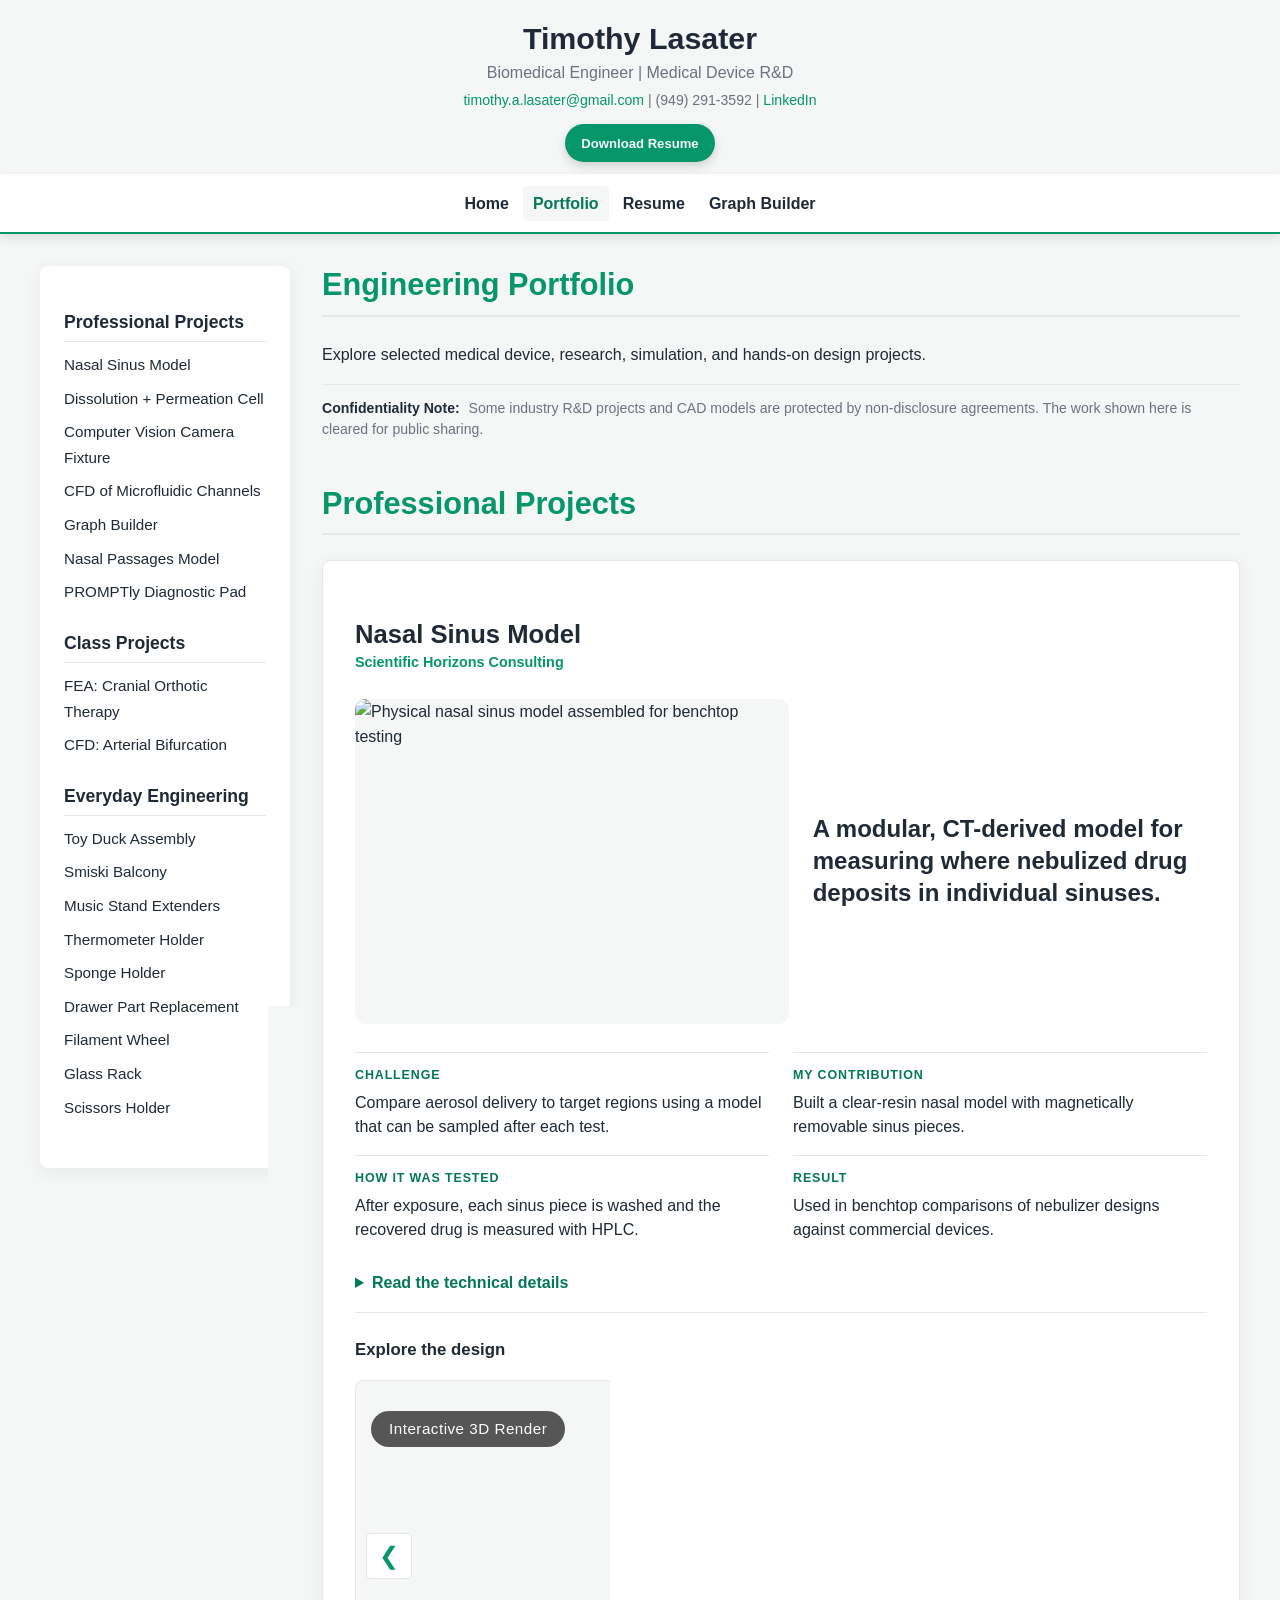
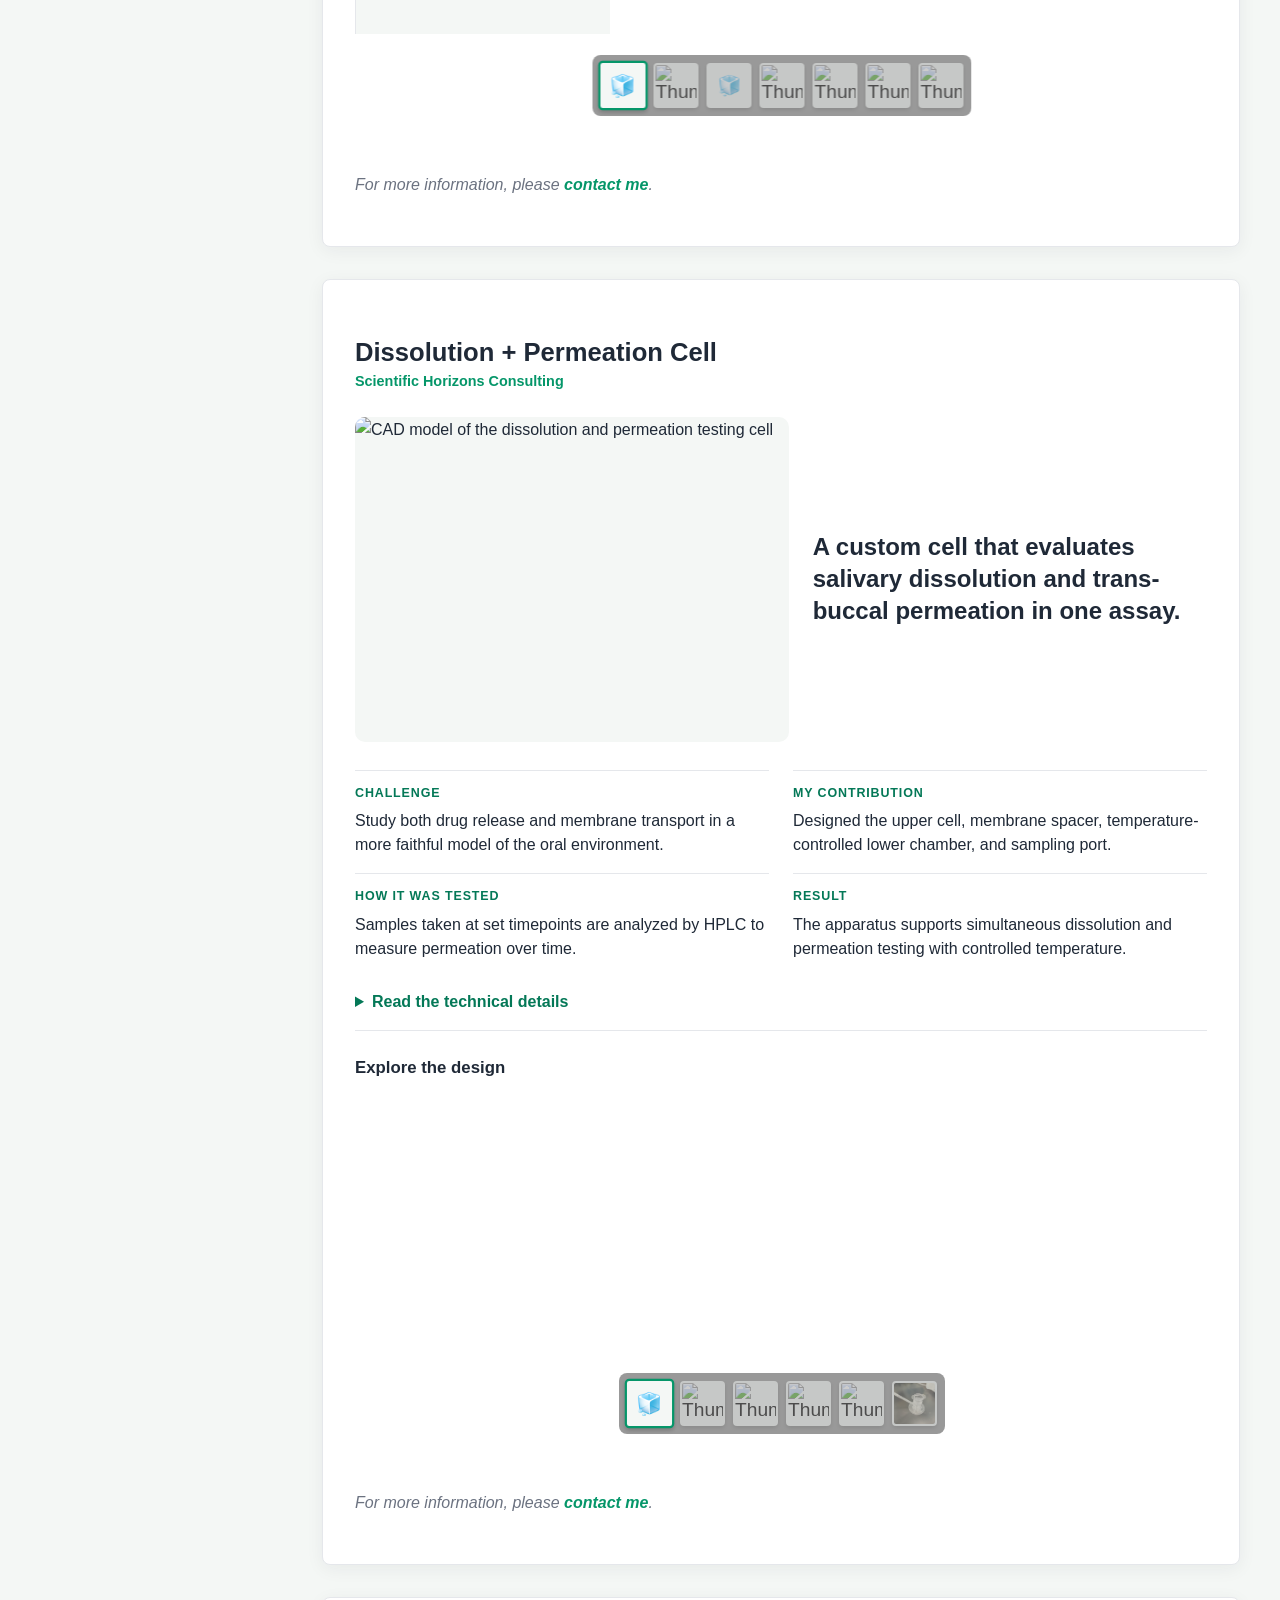
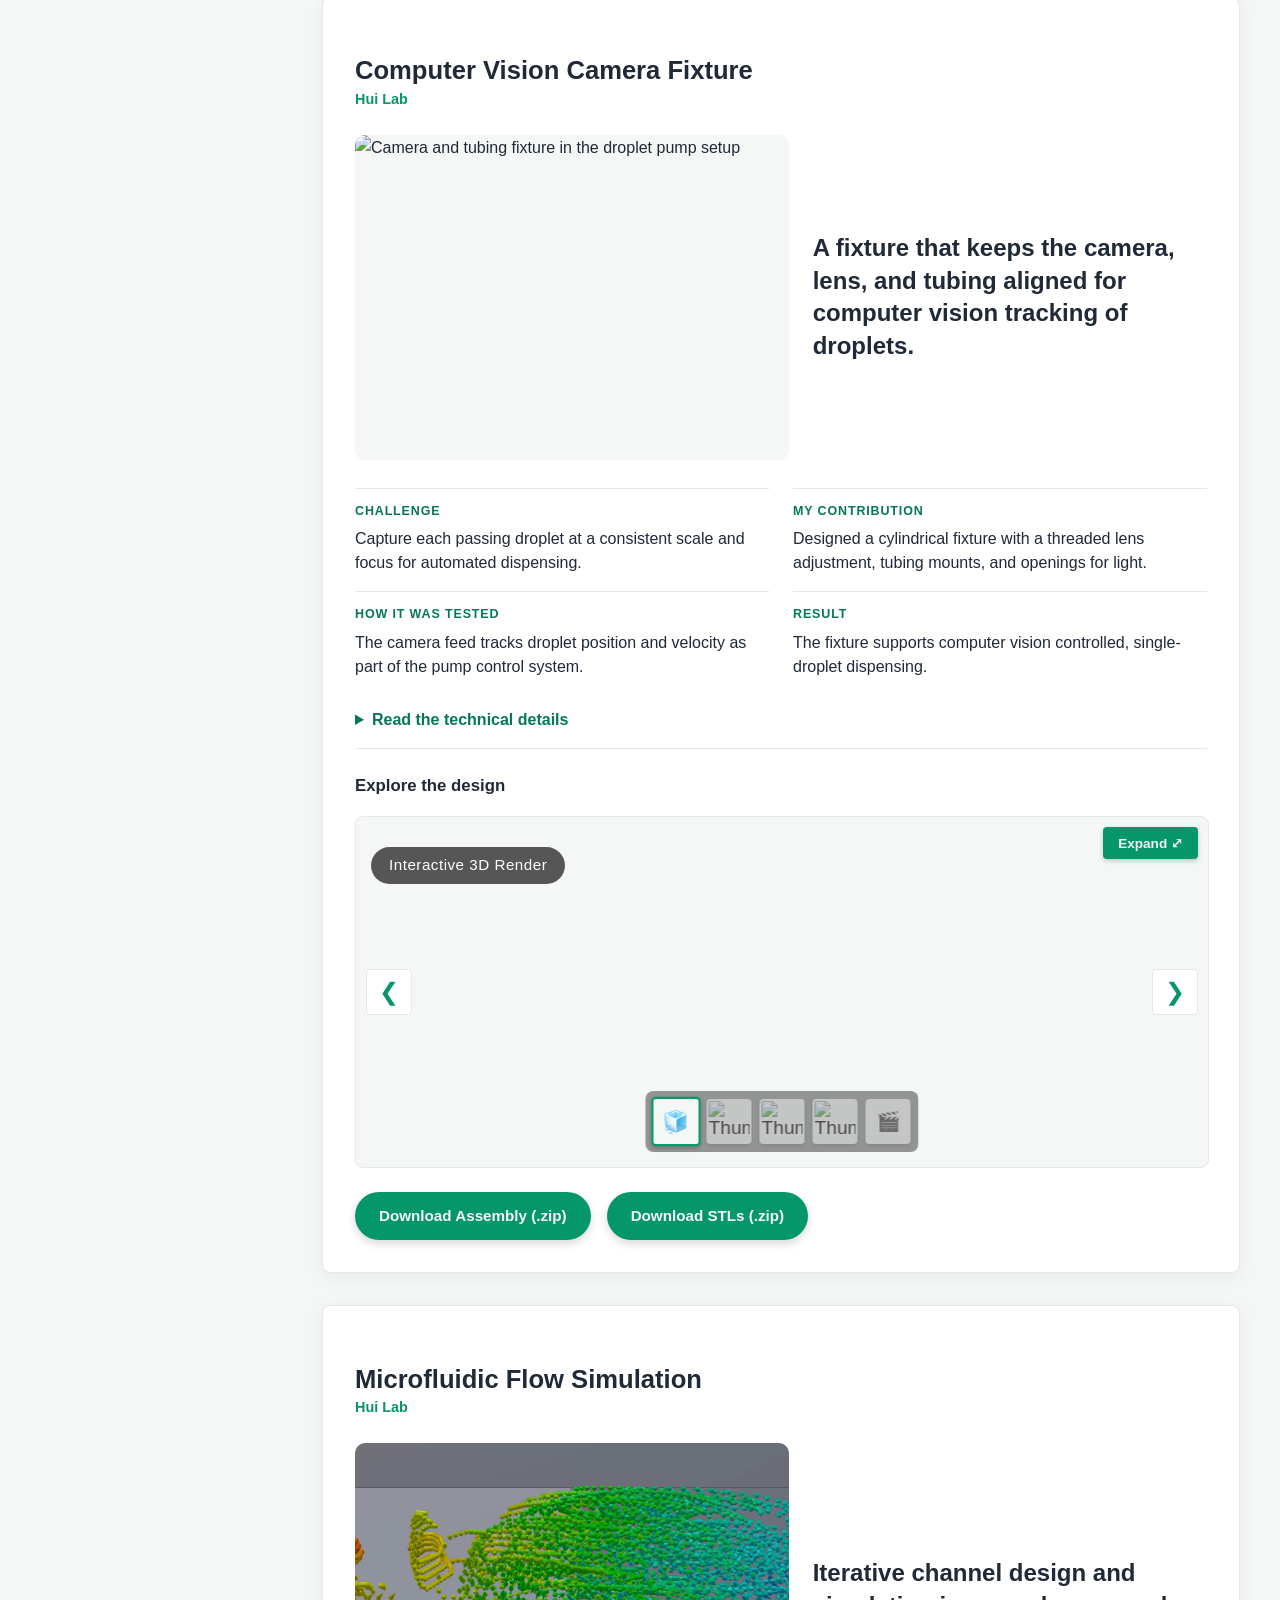
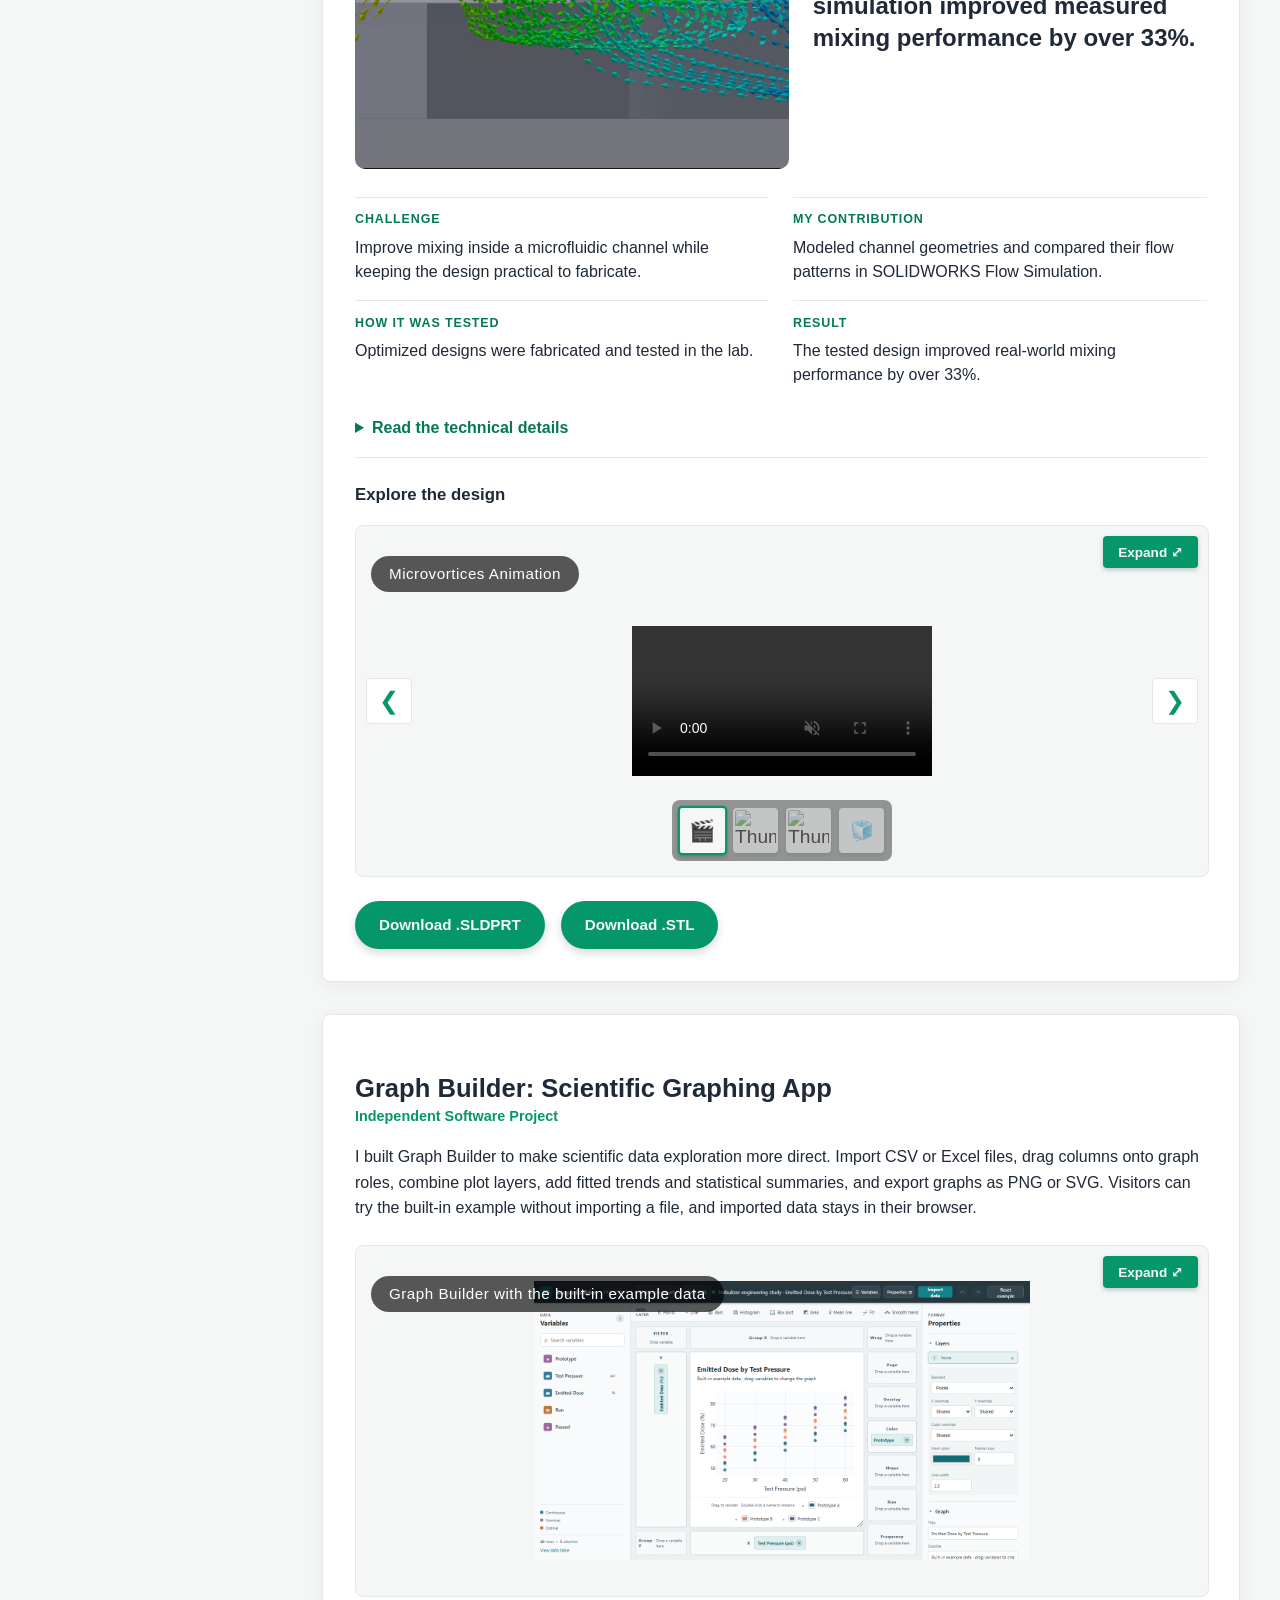
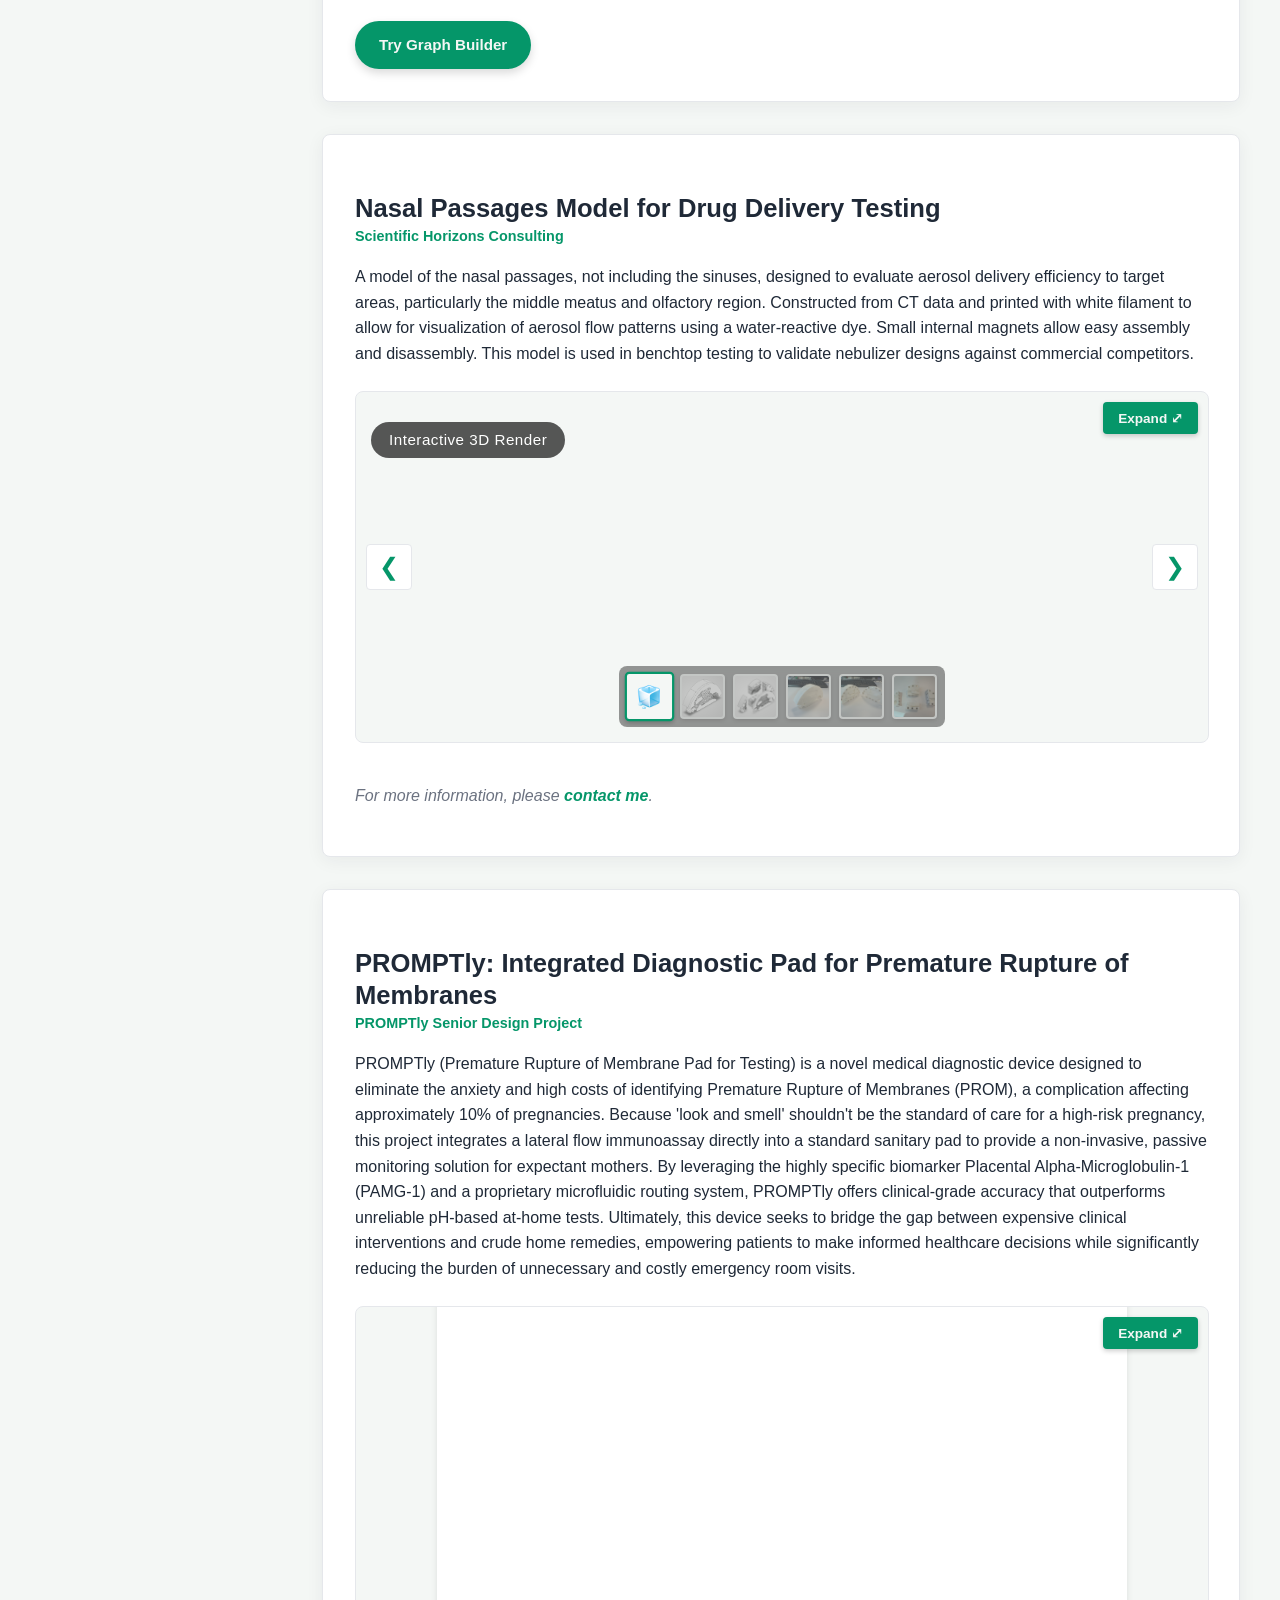
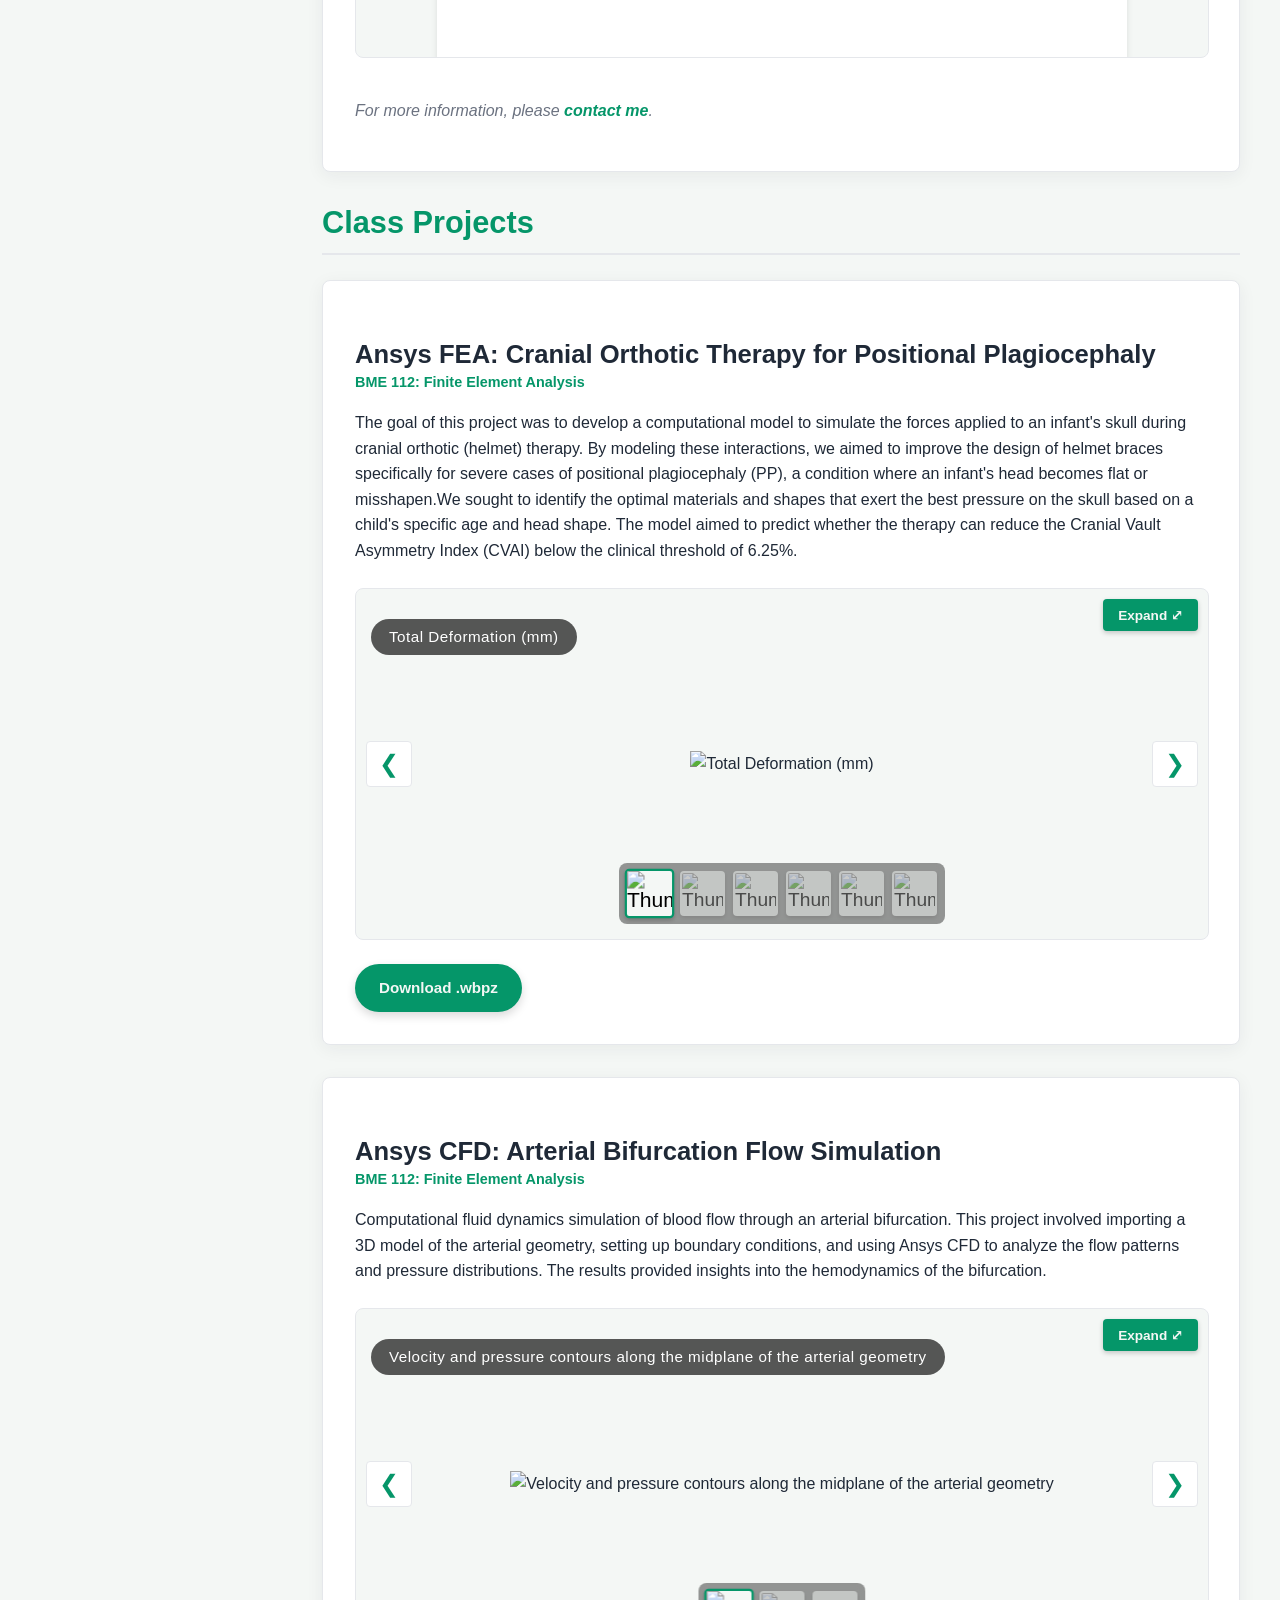
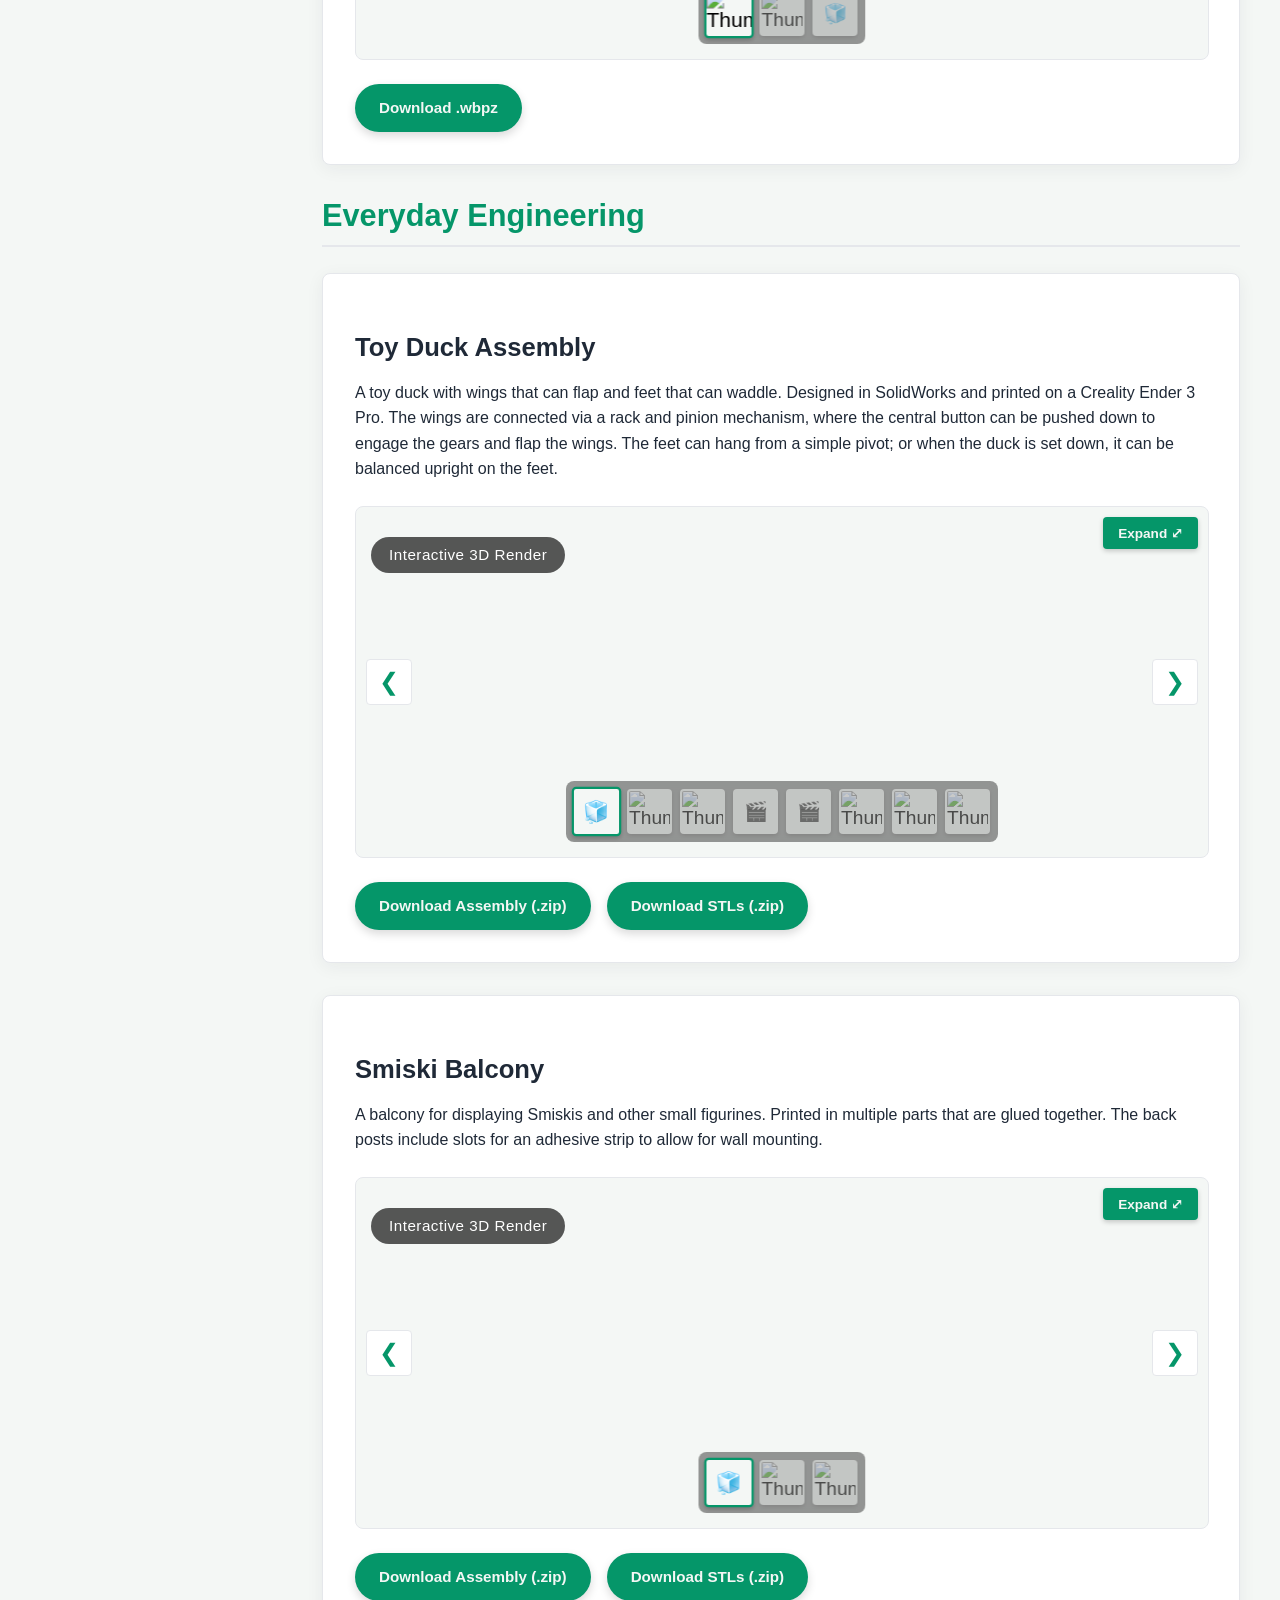
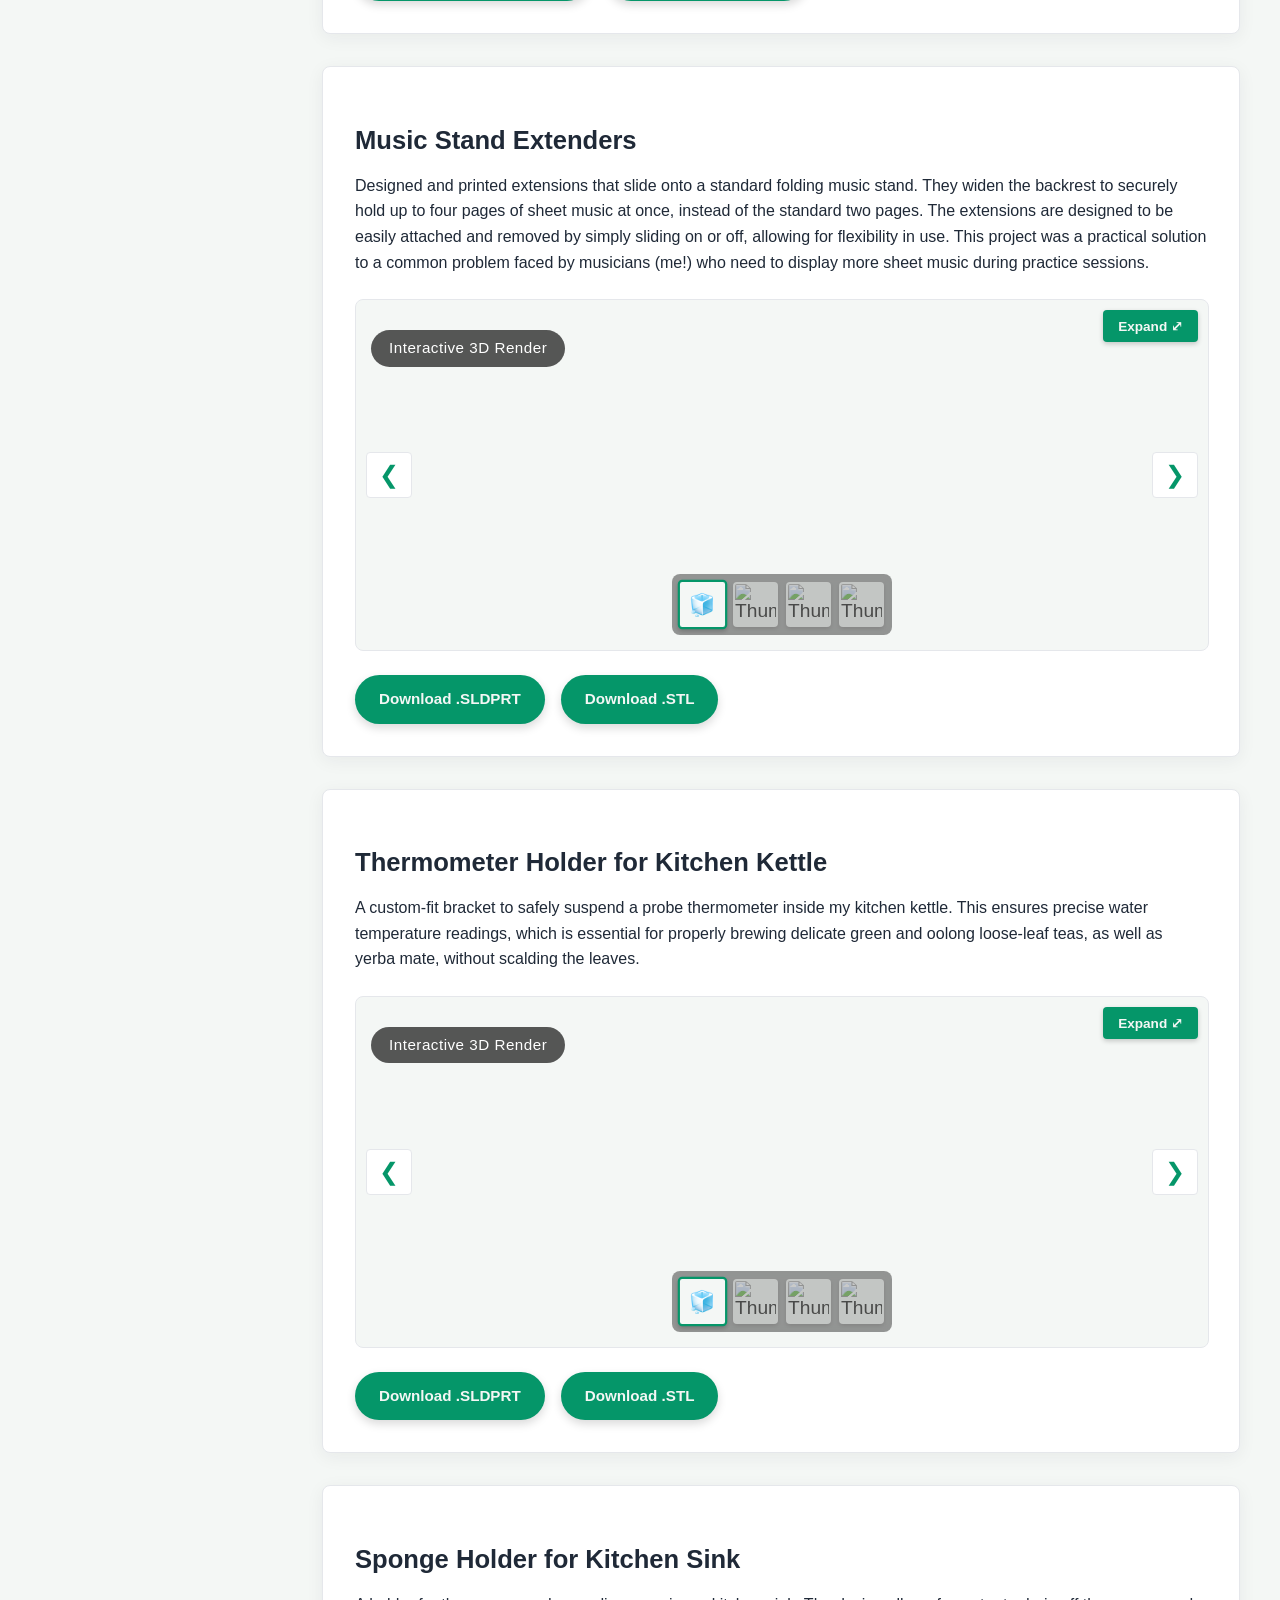
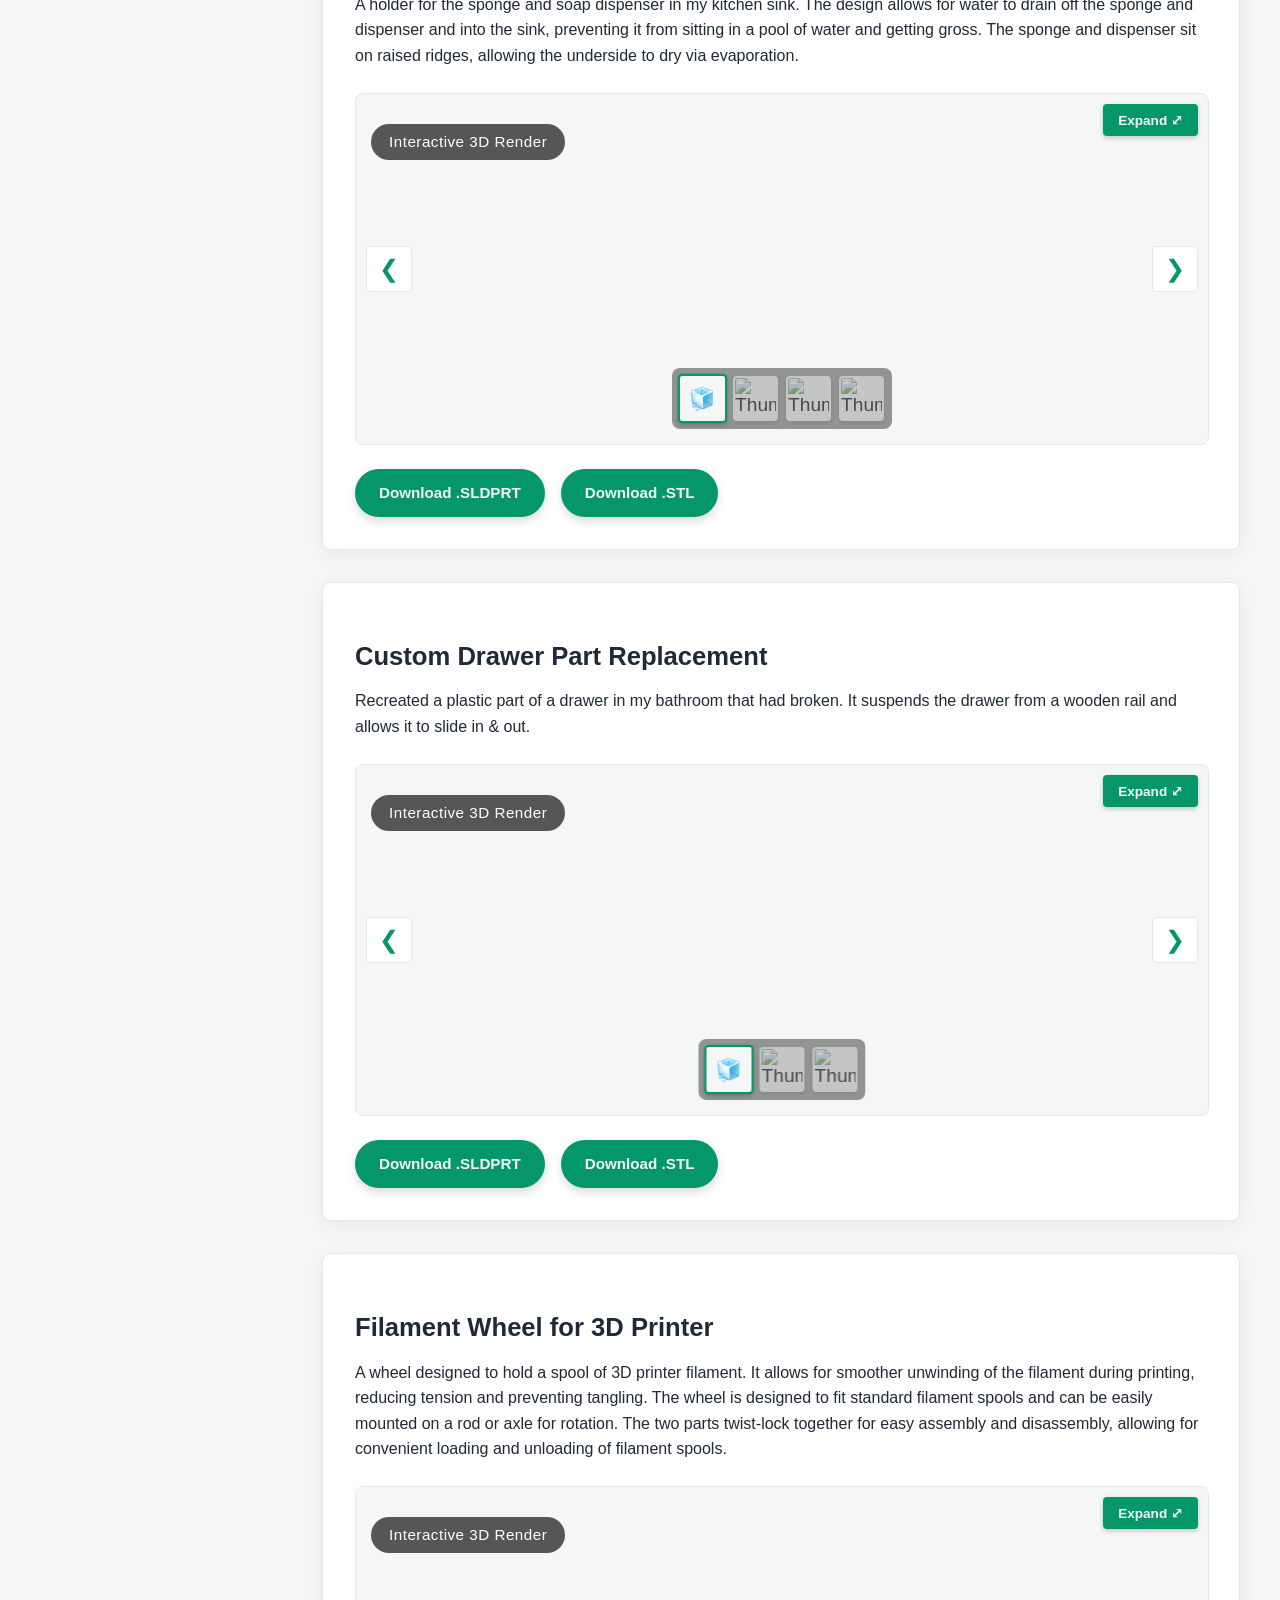
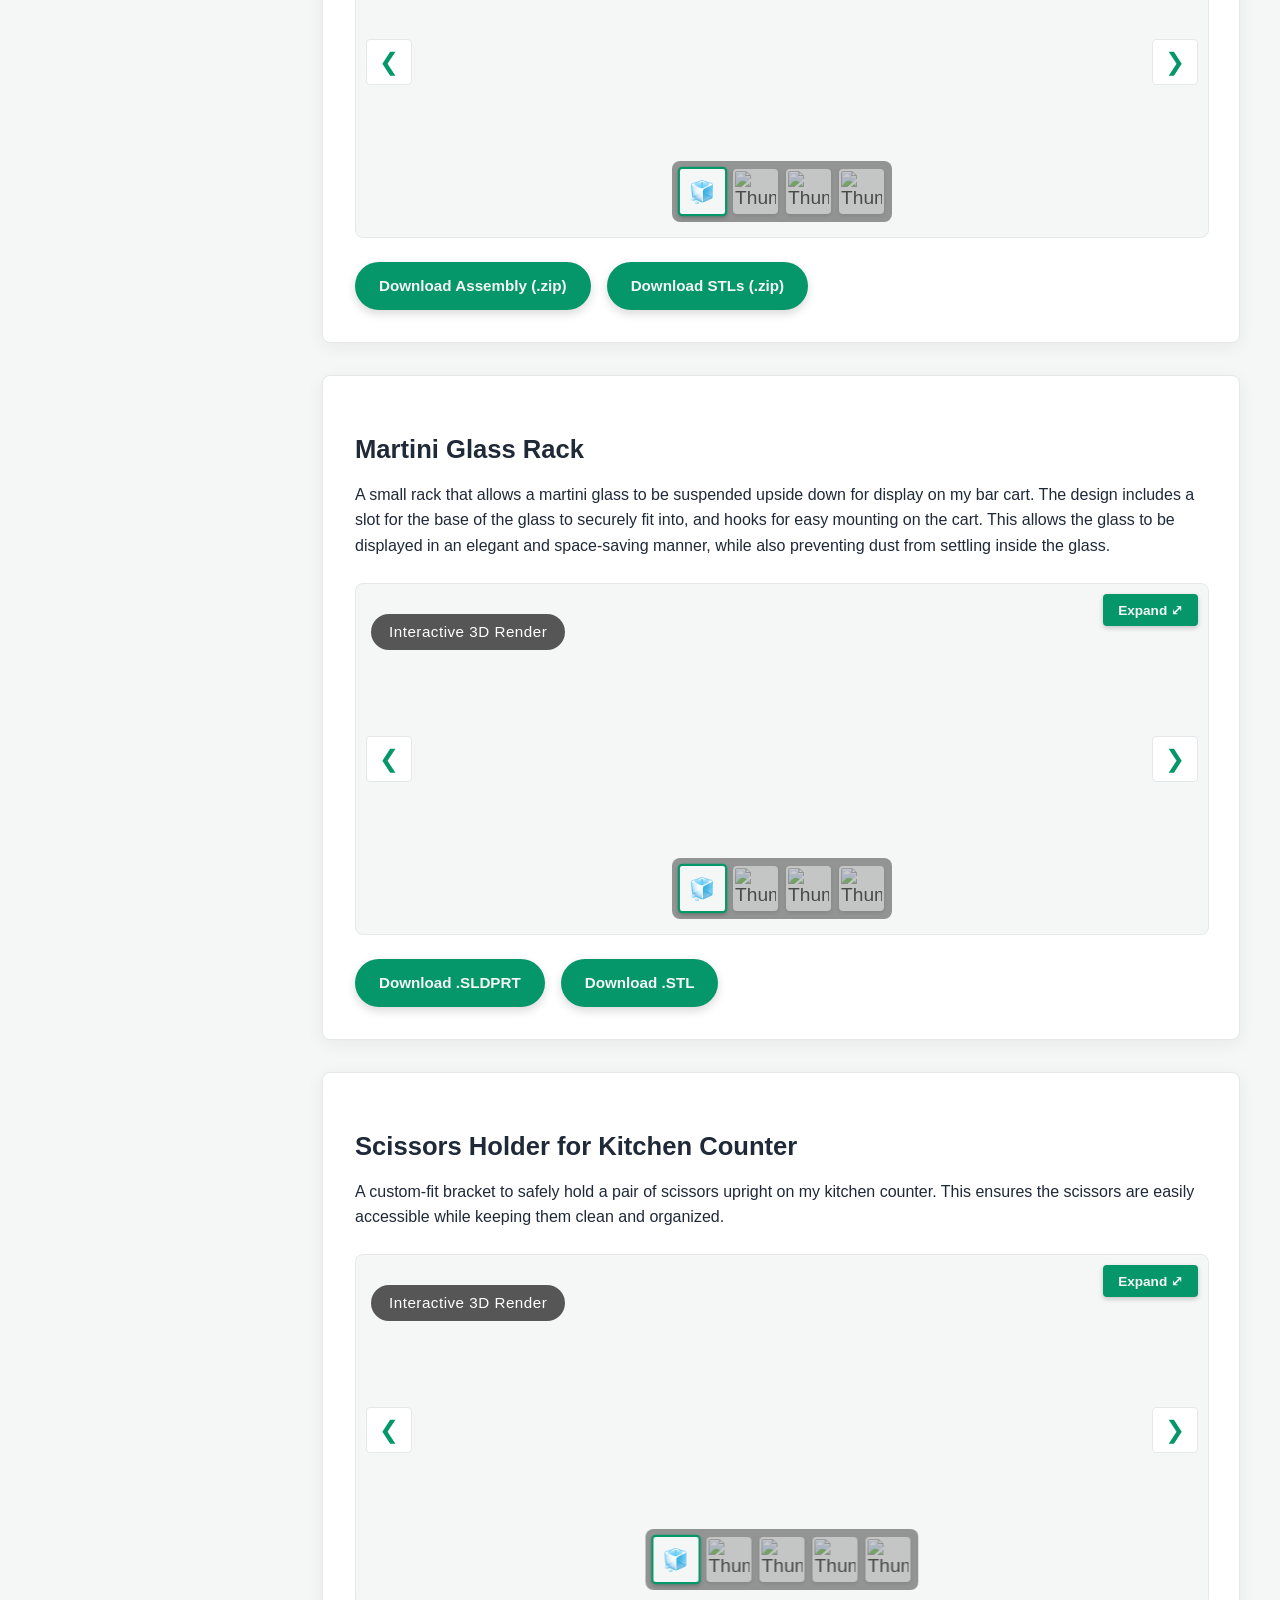
==== portfolio.html @ 23a65f33 "Present selected engineering work as case studies" ====
<!DOCTYPE html>
<html lang="en">
<head>
    <meta charset="UTF-8">
    <meta name="viewport" content="width=device-width, initial-scale=1.0">
    <title>Portfolio | Timothy Lasater</title>
    <meta name="description" content="Medical device R&D, microfluidics, simulation, and prototyping projects by Timothy Lasater, a biomedical engineer and UC Irvine graduate.">
    <meta name="author" content="Timothy Lasater">
    <meta name="keywords" content="Timothy Lasater, Biomedical Engineer, UC Irvine, Medical Device R&D, SolidWorks">
    <meta property="og:title" content="Timothy Lasater | Biomedical Engineer">
    <meta property="og:description" content="Portfolio and projects focusing on rapid prototyping, fluid dynamics, and drug delivery.">
    <meta property="og:url" content="https://timothylasater.com">
    <meta property="og:type" content="website">
    <link rel="stylesheet" href="style.css">
    <link rel="icon" type="image/svg+xml" href="assets/favicon.svg">
    <script type="module" src="https://ajax.googleapis.com/ajax/libs/model-viewer/3.4.0/model-viewer.min.js"></script>
</head>

<body>
    <header>
        <h1>Timothy Lasater</h1>
        <p>Biomedical Engineer | Medical Device R&D</p>
        <p class="contact-info">
            <a href="mailto:timothy.a.lasater@gmail.com" target="_blank">timothy.a.lasater@gmail.com</a> | 
            (949) 291-3592 | 
            <a href="https://linkedin.com/in/timothy-lasater" target="_blank">LinkedIn</a>
        </p>
        <a href="assets/Timothy_Lasater_Resume.pdf" class="floating-resume-btn" download>Download Resume</a>
    </header>
    
    <nav aria-label="Main navigation">
            <a href="index.html">Home</a>
            <a href="portfolio.html" aria-current="page">Portfolio</a>
            <a href="resume.html">Resume</a>
            <a href="/graph-builder/">Graph Builder</a>
   </nav>

    <div class="portfolio-container">
        <aside class="sidebar" id="toc-container"></aside>

        <main class="portfolio-content">
            <div class="portfolio-intro">
                <h2>Engineering Portfolio</h2>
                <p>Explore selected medical device, research, simulation, and hands-on design projects.</p>
            </div>

            <details class="mobile-toc">
                <summary>Jump to a project</summary>
                <div id="mobile-toc-container"></div>
            </details>

            <div class="nda-banner">
                <p><strong>Confidentiality Note:</strong> Some industry R&D projects and CAD models are protected by non-disclosure agreements. The work shown here is cleared for public sharing.</p>
            </div>
            
            <div id="projects-container"></div>
        </main>
    </div>

    <footer>
        <p>© 2026 Timothy Lasater | Built with GitHub Pages</p>
    </footer>
    
    <script>
        // 1. Fetch the JSON data
        fetch('portfolio.json')
            .then(response => response.json())
            .then(data => {
                const tocContainer = document.getElementById('toc-container');
                const mobileTocContainer = document.getElementById('mobile-toc-container');
                const projectsContainer = document.getElementById('projects-container');
                
                let tocHTML = '';
                let projectsHTML = '';

                // Loop through each Section (Professional, Class, Everyday)
                data.sections.forEach(section => {
                    // --- Build Sidebar Section ---
                    // Added a link to the h3 using the sectionId from your JSON
                    tocHTML += `<div class="toc-section">
                                    <h3><a href="#${section.sectionId}" class="toc-section-link">${section.sectionTitle}</a></h3>
                                    <ul class="toc-list">`;
                    
                    // --- Build Main Content Section Header ---
                    // Added the id attribute so the sidebar link has a target to scroll to
                    projectsHTML += `<h2 id="${section.sectionId}" class="section-title">${section.sectionTitle}</h2>`;
                    
                    // Lead with the projects that have full case studies.
                    const orderedProjects = section.sectionId === 'professional'
                        ? [...section.projects].sort((a, b) => Number(Boolean(b.caseStudy)) - Number(Boolean(a.caseStudy)))
                        : section.projects;
                    orderedProjects.forEach(project => {
                        // Add link to sidebar using the short title (or fall back to full title if missing)
                        tocHTML += `<li><a href="#${project.id}">${project.shortTitle || project.title}</a></li>`;

                       // --- Handle Download Buttons Logic ---
                        let downloadsHTML = '';
                        
                        if (project.contactOnly) {
                            // Proprietary projects get a subtle italicized note and link
                            downloadsHTML = `<p style="margin-top: 1rem; color: var(--muted-text);"><em>For more information, please <a href="mailto:timothy.a.lasater@gmail.com" target="_blank" rel="noopener noreferrer" class="company-link">contact me</a>.</em></p>`;
                            
                        } else if (project.downloads) {
                            if (project.type === 'ansys') {
                                // Ansys projects get a single .wbpz button
                                downloadsHTML = `<a href="${project.downloads.wbpz}" class="btn-download" download>Download .wbpz</a>`;
                            } else {
                                // Standard Parts and Assemblies get the CAD and STL buttons
                                const cadText = project.type === 'assembly' ? 'Download Assembly (.zip)' : 'Download .SLDPRT';
                                const stlText = project.type === 'assembly' ? 'Download STLs (.zip)' : 'Download .STL';
                                
                                downloadsHTML = `
                                    <a href="${project.downloads.cad}" class="btn-download" download>${cadText}</a>
                                    <a href="${project.downloads.stl}" class="btn-download" download>${stlText}</a>
                                `;
                            }
                        }

                        const websiteHTML = project.website
                            ? `<a href="${project.website}" class="btn-download">Try Graph Builder</a>`
                            : '';

                        // --- New Variable for Thumbnails ---
                        let thumbnailsHTML = `<div class="carousel-thumbnails">`;
                        let slideIndex = 0; // Tracks the current index for clicking

                        // 1. Conditionally Build 3D Model HTML
                        let modelHTML = '';
                        if (project.model3d && project.model3d !== "") {
                            modelHTML = `
                                <div class="p-slide">
                                    <model-viewer src="${project.model3d}" alt="3D Model of ${project.title}" auto-rotate camera-controls></model-viewer>
                                    <p class="slide-label">Interactive 3D Render</p>
                                </div>`;
                            thumbnailsHTML += `<button class="thumbnail active" data-index="${slideIndex}" title="3D Model">🧊</button>`;
                            slideIndex++;
                        }

                        // 2. Conditionally Build Image/Video/Extra 3D HTML
                        let mediaHTML = '';
                        project.images.forEach(media => {
                            const captionHTML = media.caption ? `<p class="slide-label">${media.caption}</p>` : '';
                            const altText = media.caption || 'Portfolio Media';
                            const isActive = slideIndex === 0 ? 'active' : ''; // Make first thumb active if there's no primary 3D model

                            if (media.type === 'video') {
                                mediaHTML += `
                                    <div class="p-slide">
                                        <video src="${media.url}" autoplay loop muted playsinline controls></video>
                                        ${captionHTML}
                                    </div>`;
                                thumbnailsHTML += `<button class="thumbnail ${isActive}" data-index="${slideIndex}" title="${altText}">🎬</button>`;
                                
                            } else if (media.type === '3d') {
                                // --- NEW: Handle additional 3D models ---
                                mediaHTML += `
                                    <div class="p-slide">
                                        <model-viewer src="${media.url}" alt="${altText}" auto-rotate camera-controls></model-viewer>
                                        ${captionHTML}
                                    </div>`;
                                thumbnailsHTML += `<button class="thumbnail ${isActive}" data-index="${slideIndex}" title="${altText}">🧊</button>`;
                                
                            } else if (media.type === 'document') {
                                // --- NEW: Handle PDFs and Google Slides ---
                                mediaHTML += `
                                    <div class="p-slide">
                                        <iframe src="${media.url}" class="portfolio-document" allowfullscreen="true" mozallowfullscreen="true" webkitallowfullscreen="true"></iframe>
                                        ${captionHTML}
                                    </div>`;
                                thumbnailsHTML += `<button class="thumbnail ${isActive}" data-index="${slideIndex}" title="${altText}">📄</button>`;
                            
                            } else {
                                mediaHTML += `
                                    <div class="p-slide">
                                        <img src="${media.url}" alt="${altText}">
                                        ${captionHTML}
                                    </div>`;
                                thumbnailsHTML += `<button class="thumbnail ${isActive}" data-index="${slideIndex}" title="${altText}">
                                                       <img src="${media.url}" alt="Thumbnail">
                                                   </button>`;
                            }
                            slideIndex++;
                        });
                        
                        thumbnailsHTML += `</div>`; // Close the thumbnail container

                        // --- NEW: Count slides and conditionally hide carousel UI ---
                        const totalSlides = (project.model3d && project.model3d !== "" ? 1 : 0) + project.images.length;
                        const navButtonsHTML = totalSlides > 1 ? `<button class="p-prev-btn">&#10094;</button><button class="p-next-btn">&#10095;</button>` : '';
                        const finalThumbnailsHTML = totalSlides > 1 ? thumbnailsHTML : '';

                        // Company tag is optional
                        const companyHTML = project.company ? `<p class="company-tag">${project.company}</p>` : '';
                        const story = project.caseStudy;
                        const projectOverviewHTML = story ? `
                            <div class="case-study-lead">
                                <img src="${story.cover}" alt="${story.coverAlt}" loading="lazy">
                                <p>${story.summary}</p>
                            </div>
                            <dl class="case-study-facts">
                                <div><dt>Challenge</dt><dd>${story.challenge}</dd></div>
                                <div><dt>My contribution</dt><dd>${story.contribution}</dd></div>
                                <div><dt>How it was tested</dt><dd>${story.testing}</dd></div>
                                <div><dt>Result</dt><dd>${story.result}</dd></div>
                            </dl>
                            <details class="technical-details">
                                <summary>Read the technical details</summary>
                                <p>${project.description}</p>
                            </details>
                            <h4 class="gallery-title">Explore the design</h4>
                        ` : `<p>${project.description}</p>`;

                        // --- Build the Project Card ---
                        projectsHTML += `
                            <section id="${project.id}" class="portfolio-card ${story ? 'case-study' : ''}">
                                <h3>${story ? story.displayTitle : project.title}</h3>
                                ${companyHTML}
                                ${projectOverviewHTML}
                                
                                <div class="portfolio-carousel-container">
                                    <button class="expand-btn">Expand ⤢</button>
                                    <button class="close-btn">Close ✖</button>
                                    
                                    ${navButtonsHTML}
                                    
                                    <div class="p-carousel-track">
                                        ${modelHTML}
                                        ${mediaHTML}
                                    </div>
                                    
                                    ${finalThumbnailsHTML}
                                </div>

                                <div class="download-links">
                                    ${websiteHTML}
                                    ${downloadsHTML}
                                </div>
                            </section>
                        `;
                    });

                    // Close sidebar list
                    tocHTML += `</ul></div>`;
                });

                // 2. Inject HTML into the page
                tocContainer.innerHTML = tocHTML;
                mobileTocContainer.innerHTML = tocHTML;
                projectsContainer.innerHTML = projectsHTML;

                mobileTocContainer.addEventListener('click', event => {
                    if (event.target.closest('a')) document.querySelector('.mobile-toc').open = false;
                });

                // 3. Initialize the interactive carousels AFTER elements are on the page
                initializeCarousels();

                // Project cards arrive after the initial fragment navigation attempt.
                requestAnimationFrame(() => requestAnimationFrame(scrollToLinkedProject));
                if (document.readyState !== 'complete') {
                    window.addEventListener('load', scrollToLinkedProject, { once: true });
                }
            })
            .catch(error => {
                console.error("Error loading portfolio data:", error);
                document.getElementById('projects-container').innerHTML = "<p>Error loading portfolio data.</p>";
            });

        function scrollToLinkedProject() {
            if (!location.hash) return;
            const target = document.getElementById(decodeURIComponent(location.hash.slice(1)));
            if (target) target.scrollIntoView();
        }

        window.addEventListener('hashchange', scrollToLinkedProject);

        // --- The Interactive Carousel Logic ---
        function initializeCarousels() {
            const carousels = document.querySelectorAll('.portfolio-carousel-container');

            carousels.forEach(container => {
                const track = container.querySelector('.p-carousel-track');
                const slides = Array.from(track.children);
                const prevBtn = container.querySelector('.p-prev-btn');
                const nextBtn = container.querySelector('.p-next-btn');
                const expandBtn = container.querySelector('.expand-btn');
                const closeBtn = container.querySelector('.close-btn');
                let currentIndex = 0;

                // Find thumbnails for this specific carousel
                const thumbnails = container.querySelectorAll('.thumbnail');

                function updateSlidePosition() {
                    const slideWidth = slides[0].getBoundingClientRect().width;
                    track.style.transform = `translateX(-${slideWidth * currentIndex}px)`;

                    // --- NEW: Highlight the active thumbnail ---
                    thumbnails.forEach(thumb => thumb.classList.remove('active'));
                    if (thumbnails[currentIndex]) {
                        thumbnails[currentIndex].classList.add('active');
                    }

                    // Reset zoom, origin, and panning on all images
                    slides.forEach(slide => {
                        const img = slide.querySelector('img');
                        if (img) {
                            img.style.transform = 'translate(0px, 0px) scale(1)';
                            img.style.transformOrigin = 'center center';
                            img.style.cursor = 'default';
                            img.dataset.scale = 1;
                            img.dataset.translateX = 0;
                            img.dataset.translateY = 0;
                        }
                    });
                }

                // --- NEW: Allow clicking thumbnails to jump to a slide ---
                thumbnails.forEach(thumb => {
                    thumb.addEventListener('click', () => {
                        currentIndex = parseInt(thumb.dataset.index);
                        updateSlidePosition();
                    });
                });

                // Only attach click events if the buttons exist
                if (nextBtn) {
                    nextBtn.addEventListener('click', () => {
                        if (currentIndex < slides.length - 1) currentIndex++;
                        else currentIndex = 0;
                        updateSlidePosition();
                    });
                }

                if (prevBtn) {
                    prevBtn.addEventListener('click', () => {
                        if (currentIndex > 0) currentIndex--;
                        else currentIndex = slides.length - 1;
                        updateSlidePosition();
                    });
                }

                expandBtn.addEventListener('click', () => {
                    container.classList.add('expanded');
                    setTimeout(updateSlidePosition, 350); 
                });

                closeBtn.addEventListener('click', () => {
                    container.classList.remove('expanded');
                    setTimeout(updateSlidePosition, 350); 
                });

                slides.forEach(slide => {
                    const img = slide.querySelector('img');
                    if (img) {
                        img.dataset.scale = 1; 
                        img.dataset.translateX = 0;
                        img.dataset.translateY = 0;
                        
                        let isDragging = false;
                        let startX, startY;

                        img.addEventListener('dragstart', (e) => e.preventDefault());

                        img.addEventListener('mousedown', (e) => {
                            if (parseFloat(img.dataset.scale) > 1 && container.classList.contains('expanded')) {
                                isDragging = true;
                                startX = e.clientX - parseFloat(img.dataset.translateX);
                                startY = e.clientY - parseFloat(img.dataset.translateY);
                                img.style.cursor = 'grabbing';
                            }
                        });

                        img.addEventListener('mouseup', () => {
                            isDragging = false;
                            if (parseFloat(img.dataset.scale) > 1) img.style.cursor = 'grab';
                        });

                        img.addEventListener('mouseleave', () => {
                            isDragging = false;
                            if (parseFloat(img.dataset.scale) > 1) img.style.cursor = 'grab';
                        });

                        img.addEventListener('mousemove', (e) => {
                            if (parseFloat(img.dataset.scale) === 1) {
                                const rect = img.getBoundingClientRect();
                                const x = ((e.clientX - rect.left) / rect.width) * 100;
                                const y = ((e.clientY - rect.top) / rect.height) * 100;
                                img.style.transformOrigin = `${x}% ${y}%`;
                            }

                            if (isDragging) {
                                const tx = e.clientX - startX;
                                const ty = e.clientY - startY;
                                img.dataset.translateX = tx;
                                img.dataset.translateY = ty;
                                img.style.transform = `translate(${tx}px, ${ty}px) scale(${img.dataset.scale})`;
                            }
                        });

                        img.addEventListener('wheel', (e) => {
                            if (!container.classList.contains('expanded')) return;
                            e.preventDefault();

                            let scale = parseFloat(img.dataset.scale);
                            scale += e.deltaY * -0.002;
                            scale = Math.min(Math.max(1, scale), 5); 

                            img.dataset.scale = scale;
                            let tx = parseFloat(img.dataset.translateX);
                            let ty = parseFloat(img.dataset.translateY);

                            if (scale === 1) {
                                tx = 0; ty = 0;
                                img.dataset.translateX = 0;
                                img.dataset.translateY = 0;
                                img.style.cursor = 'default';
                            } else {
                                img.style.cursor = 'grab';
                            }

                            img.style.transform = `translate(${tx}px, ${ty}px) scale(${scale})`;
                        });
                    }
                });

                window.addEventListener('resize', updateSlidePosition);
            });
        }

        // Global Keyboard Controls
        document.addEventListener('keydown', (e) => {
            const activeContainer = document.querySelector('.portfolio-carousel-container.expanded');
            if (!activeContainer) return;

            if (e.key === 'ArrowRight') {
                const nextBtn = activeContainer.querySelector('.p-next-btn');
                if (nextBtn) nextBtn.click();
            } else if (e.key === 'ArrowLeft') {
                const prevBtn = activeContainer.querySelector('.p-prev-btn');
                if (prevBtn) prevBtn.click();
            } else if (e.key === 'Escape') {
                activeContainer.querySelector('.close-btn').click();
            }
        });
    </script>
</body>
</html>
---- style.css ----
/* /*:root {
    /* --- Core Backgrounds --- */
    /*--bg-color: #FFFFFF;       /* Pure White: The primary background, keeping the space open and sterile. */
    /*--card-bg: #F0F4F8;        /* Frost White: A very subtle, cool-toned off-white. Perfect for project cards (like the nebulizer iterations) to separate them from the background without harsh contrast. */
    
    /* --- Typography --- */
    /*--text-color: #0F172A;     /* Deep Slate: Almost black, but slightly cool. Much easier on the eyes than #000000 for reading detailed technical documentation and process improvements. */
    /* --muted-text: #64748B;     Cool Slate Gray: Your chosen tertiary color. Ideal for dates, image captions, and secondary specs. */
    
    /* --- Accents & Interaction --- */
    /* --accent-color: #0D9488;   Medical Teal: Your chosen secondary color. Used for primary buttons, active links, and prominent headings. */
    /* --accent-hover: #0F766E;   Deep Teal: A slightly darker shade of the accent for button hover states (like the .SLDPRT download links) to provide clear user feedback. */
    
    /* --- Structure & Highlights --- */
    /* --border-color: #E2E8F0;   Surgical Steel: A crisp, light gray for subtle borders between sections or around 3D model viewers. */
    /* --highlight: #F59E0B;      Amber/Warning: Use this sparingly to draw the eye to critical data points, like a 75% cycle time reduction or aerosol efficiency metrics, acting like a safety label in a lab. */
/*} */

:root {
    /* --- Core Backgrounds --- */
    --bg-color: #F4F7F5;       /* Minted Alabaster: A very subtle, cool off-white with just a microscopic drop of green to tie the room together. */
    --card-bg: #FFFFFF;        /* Pure White: Keeps the project cards and 3D models looking crisp and elevated against the slightly tinted background. */
    
    /* --- Typography --- */
    --text-color: #1F2937;     /* Midnight Ash: A deep, rich gray-black that is softer on the eyes than pure black, maintaining that modern web feel. */
    --muted-text: #6B7280;     /* Stone Gray: Perfect for reading dates, secondary skills, and photo captions without distracting from the main text. */
    
    /* --- Accents & Interaction --- */
    --accent-color: #059669;   /* Vitality Emerald: A vibrant, confident green that passes accessibility standards for readability while popping off the screen. */
    --accent-hover: #047857;   /* Deep Forest: A darker, grounded green for button hover states to give a satisfying, tactile response when clicked. */
    
    /* --- Structure & Highlights --- */
    --border-color: #E5E7EB;   /* Light Platinum: A clean, faint gray for section dividers and card borders. */
    --highlight: #0284C7;      /* Ocean Blue: A secondary accent to use sparingly if you ever need to contrast two different data points or emphasize a specific metric. */
}

body {
    font-family: 'Segoe UI', Tahoma, Geneva, Verdana, sans-serif;
    line-height: 1.6;
    color: var(--text-color);
    background-color: var(--bg-color);
    margin: 0;
    padding: 0;
}

header {
    background: var(--bg-color); /* Blends into the minted alabaster page */
    padding: 3rem 2rem 1rem 2rem; /* Adjusted for better spacing */
    text-align: center;
}

nav {
    background: var(--card-bg); /* Pure white to pop when scrolling */
    padding: 1rem;
    text-align: center;
    border-bottom: 2px solid var(--accent-color);
    box-shadow: 0 4px 10px rgba(0,0,0,0.1);
    
    /* Make ONLY the nav persistent */
    position: sticky;
    top: 0;
    z-index: 1000; 
}
/* Styling for the LinkedIn link on the homepage */
.company-link {
    color: var(--accent-color);
    text-decoration: none;
    font-weight: bold;
    transition: color 0.2s;
}

.company-link:hover {
    color: var(--accent-hover);
    text-decoration: underline;
}

header h1, .card h3, .toc-section h3 {
    color: var(--text-color);
}

header p, .date, .caption {
    color: var(--muted-text);
}

h2 { 
    color: var(--accent-color); 
    border-bottom: 2px solid var(--border-color); 
    padding-bottom: 10px; 
    margin-top: 2rem;
}

.contact-info a, .company-tag {
    color: var(--accent-color);
    text-decoration: none;
}

nav a {
    color: var(--text-color);
    text-decoration: none;
    margin: 0 10px;
    font-weight: bold;
    padding: 5px 10px;
    border-radius: 4px;
    transition: color 0.2s, background 0.2s;
}

nav a:hover, .toc-list a:hover {
    color: var(--accent-color);
    background: var(--bg-color); /* Adds a subtle highlight behind the link on hover */
}

@media (max-width: 600px) {
    nav {
        padding: 0.65rem 0.25rem;
        white-space: nowrap;
    }

    nav a {
        margin: 0;
        padding: 5px 4px;
        font-size: 0.82rem;
    }
}

#education, #experience, #skills {
    max-width: 800px;
    margin: 0rem auto;
    padding: 0.1rem;
}

.card, .portfolio-card, .sidebar {
    background: var(--card-bg);
    padding: 1.5rem;
    margin-bottom: 2rem; /* Adds the space between resume entries */
    border-radius: 8px;
    border-left: 4px solid var(--accent-color);
    border-top: 4px solid var(--accent-color);
    box-shadow: 0 4px 6px rgba(0,0,0,0.05);
}

.media-item {
    background: var(--bg-color); /* Contrasts slightly with the card */
    border: 1px solid var(--border-color);
}

.padded-card {
    padding: 2rem 3rem; /* Adds generous padding so text isn't squished to the left */
}

.text-center {
    text-align: center;
}

.card h3 {
    margin-top: 0;
    margin-bottom: 0.5rem;
    color: var(--text-color);
}

.card p {
    margin: 0.3rem 0;
}

.date {
    color: var(--muted-text);
    font-size: 0.9rem;
}

h2 { 
    color: var(--accent-color); 
    border-bottom: 2px solid var(--border-color); 
    padding-bottom: 10px; 
    margin-top: 2rem;
}

/* Bullet list for resume bullet points */
.bullet-list {
    list-style-type: disc;
    padding-left: 1.5rem;
    margin-top: 1rem;
}

.bullet-list li {
    margin-bottom: 0.5rem;
    font-size: 0.95rem;
    color: var(--text-color);
}

/* Pillboxes for the skills section */
.skills-list { 
    display: flex; 
    flex-wrap: wrap; 
    list-style: none; 
    padding: 0; 
    margin-bottom: 1.5rem;
}

.skills-list li { 
    background: var(--card-bg); 
    margin: 5px; 
    padding: 5px 15px; 
    border-radius: 20px; 
    font-size: 0.9rem; 
    color: var(--text-color);
    border: 1px solid #d0d4d8;
}

footer {
    text-align: center;
    padding: 2rem;
    background: var(--bg-color);
    color: var(--text-color);
    font-size: 0.9rem;
    margin-top: 2rem;
    border-top: 1px solid var(--border-color);
}

/* --- Parallax Hero Section --- */
.parallax-hero {
    /* The linear-gradient adds a 50% dark tint over your image so the text pops */
    background-image: linear-gradient(rgba(0, 0, 0, 0.5), rgba(0, 0, 0, 0.5)), url('assets/sinus-setup.jpg');
    
    /* The magic property that keeps the image fixed while scrolling */
    background-attachment: fixed;
    background-position: center;
    background-repeat: no-repeat;
    background-size: cover;
    
    /* Creates the height of the "window" revealing the image */
    padding: 8rem 1rem;
    margin: 0; 
}

/* Updated, Larger Hero Tagline */
.hero-tagline {
    text-align: center;
    font-size: 3.5rem; /* Increased significantly */
    color: #ffffff; /* Changed to white to contrast with the photo */
    margin: 0 auto;
    font-weight: 300; 
    line-height: 1.3;
    text-shadow: 2px 2px 10px rgba(0, 0, 0, 0.5); /* Adds a soft shadow for readability */
}

.hero-tagline .highlight {
    font-weight: 700; 
    color: var(--accent-color)   /* Lightened the blue slightly so it looks better on dark/photo backgrounds */
}

/* Mobile Responsiveness */
@media (max-width: 768px) {
    .parallax-hero {
        padding: 5rem 1rem;
        /* Note: iOS Safari struggles with 'fixed' backgrounds, so it's standard practice to switch it to scroll on mobile */
        background-attachment: scroll; 
    }
    .hero-tagline {
        font-size: 2.2rem; /* Scaled down for smaller screens */
    }
}

/* Portfolio Layout */
.portfolio-container {
    display: grid;
    grid-template-columns: 250px 1fr;
    gap: 2rem;
    max-width: 1100px;
    margin: 2rem auto;
    padding: 0 1rem;
    align-items: start;
}

/* Sidebar Styling */
.sidebar {
    position: sticky;
    top: 2rem;
    background: var(--card-bg);
    padding: 1.5rem;
    border-radius: 8px;
    box-shadow: 0 4px 6px var(--border-color);
}

.toc-section h3 {
    font-size: 1.1rem;
    color: var(--text-color);
    border-bottom: 1px solid var(--border-color);
    padding-bottom: 5px;
    margin-bottom: 10px;
}

.toc-list {
    list-style: none;
    padding: 0;
    margin: 0 0 1.5rem 0;
    display: block; /* Overrides the flex display from the skills list */
}

.toc-list li {
    background: transparent;
    padding: 0;
    margin: 0 0 8px 0;
    border: none;
}

.toc-list a {
    text-decoration: none;
    color: var(--text-color);
    font-size: 0.95rem;
    transition: color 0.2s;
}

.toc-list a:hover {
    color: var(--accent-color);
    text-decoration: underline;
}

/* Portfolio Cards */
.portfolio-content {
    min-width: 0; /* Prevents grid overflow */
}

.portfolio-intro h2 {
    margin-top: 0;
}

.mobile-toc {
    display: none;
}

.section-title {
    margin-top: 0;
    scroll-margin-top: 5rem;
}

.portfolio-card {
    background: var(--card-bg);
    padding: 2rem;
    margin-bottom: 2rem;
    border-radius: 8px;
    box-shadow: 0 4px 6px rgba(0,0,0,0.05);
    scroll-margin-top: 80px;
}

.company-tag {
    color: var(--accent-color);
    font-weight: bold;
    font-size: 0.9rem;
    margin-top: -10px;
    margin-bottom: 15px;
}

/* Media Grid for Images and 3D Models */
.media-grid {
    display: grid;
    grid-template-columns: repeat(auto-fit, minmax(200px, 1fr));
    gap: 1.5rem;
    margin: 1.5rem 0;
}

.media-item {
    background: #f4f6f8;
    border-radius: 6px;
    padding: 10px;
    text-align: center;
    border: 1px solid #e0e4e8;
}

.media-item img {
    width: 100%;
    height: 200px;
    object-fit: contain;
    border-radius: 4px;
}

model-viewer {
    width: 100%;
    height: 200px;
    background-color: #ffffff;
    border-radius: 4px;
}

.caption {
    font-size: 0.85rem;
    color: var(--muted-text);
    margin-top: 8px;
    margin-bottom: 0;
}

/* Download Buttons */
.download-links {
    display: flex;
    gap: 1rem;
    flex-wrap: wrap;
    margin-top: 1.5rem;
}

.floating-resume-btn {
    background-color: var(--accent-color);
    color: var(--bg-color) !important; /* Forces text to contrast with the accent button */
}

/* For hover states, you can either hardcode a darker version of your accent, 
   or use a CSS filter to automatically darken whatever the accent color is! */
.floating-resume-btn:hover {
    filter: brightness(0.85); 
}

/* --- Updated Portfolio Download Buttons --- */
.btn-download {
    background-color: var(--accent-color);
    color: var(--bg-color) !important;
    text-decoration: none;
    padding: 12px 24px;
    border-radius: 30px; /* Creates the pill shape */
    font-size: 0.95rem;
    font-weight: bold;
    box-shadow: 0 4px 10px rgba(0, 0, 0, 0.15); /* Adds depth */
    transition: filter 0.2s ease, transform 0.2s ease, box-shadow 0.2s ease;
    display: inline-block; /* Ensures the padding renders correctly on links */
    text-align: center;
}

.btn-download:hover {
    filter: brightness(0.85); /* Slightly darkens the button */
    transform: scale(1.05);   /* Slight grow effect on hover */
    box-shadow: 0 6px 14px rgba(0, 0, 0, 0.2); /* Deepens the shadow when hovered */
}

.carousel-btn {
    background: var(--card-bg);
    color: var(--accent-color);
}

.carousel-btn:hover {
    background: var(--accent-color);
    color: var(--card-bg);
}

/* Mobile Responsiveness */
@media (max-width: 768px) {
    .portfolio-container {
        grid-template-columns: 1fr;
    }
    .sidebar {
        display: none;
    }
    .mobile-toc {
        display: block;
        background: var(--card-bg);
        border: 1px solid var(--border-color);
        border-radius: 8px;
        margin-bottom: 1.5rem;
        padding: 1rem 1.25rem;
    }
    .mobile-toc summary {
        color: var(--accent-color);
        cursor: pointer;
        font-weight: 700;
    }
    #mobile-toc-container {
        max-height: 50vh;
        overflow-y: auto;
        padding-top: 0.5rem;
    }
}

/* --- Carousel Styles --- */
#featured-work {
    max-width: 800px;
    margin: 2rem auto;
    padding: 0 1rem;
}

.carousel-container {
    position: relative;
    width: 100%;
    overflow: hidden;
    border-radius: 8px;
    box-shadow: 0 4px 10px rgba(0,0,0,0.1);
    background: #ffffff;
}

.carousel-track {
    display: flex;
    transition: transform 0.4s ease-in-out;
}

.carousel-slide {
    min-width: 100%;
    box-sizing: border-box;
    position: relative;
}

.carousel-slide img {
    width: 100%;
    height: 450px;
    object-fit: cover; /* Ensures images fill the space uniformly without stretching */
    display: block;
}

.slide-caption {
    position: absolute;
    bottom: 0;
    left: 0;
    width: 100%;
    background: rgba(0, 0, 0, 0.6);
    color: #ffffff;
    padding: 15px;
    text-align: center;
    font-weight: bold;
    box-sizing: border-box;
}

.carousel-btn {
    position: absolute;
    top: 50%;
    transform: translateY(-50%);
    background: rgba(255, 255, 255, 0.8);
    border: none;
    font-size: 1.5rem;
    color: var(--accent-color);
    cursor: pointer;
    padding: 10px 15px;
    border-radius: 4px;
    transition: background 0.2s, color 0.2s;
    z-index: 10;
}

.carousel-btn:hover {
    background: var(--accent-hover);
    color: var(--bg-color);
}

.prev-btn {
    left: 10px;
}

.next-btn {
    right: 10px;
}

/* --- Floating Resume Button --- */
.floating-resume-btn {
    position: fixed;
    bottom: 20px;
    right: 20px;
    background-color: var(--accent-color);
    color: var(--bg-color) !important;
    padding: 12px 24px;
    border-radius: 30px; /* Pill shape for a modern look */
    text-decoration: none;
    font-weight: bold;
    font-size: 0.95rem;
    box-shadow: 0 4px 10px rgba(0, 0, 0, 0.15); /* Drop shadow so it stands out */
    z-index: 9999; /* Ensures it stays on top of all other content, including the carousel */
    transition: background-color 0.2s ease, transform 0.2s ease;
}

.floating-resume-btn:hover {
    background-color: var(--accent-hover);
    color: var(--bg-color);
    transform: scale(1.05); /* Slight grow effect on hover */
    box-shadow: 0 6px 14px rgba(0, 0, 0, 0.2);
}

/* Mobile Responsiveness: Move to bottom right for better thumb reach */
@media (max-width: 768px) {
    .floating-resume-btn {
        top: auto;
        bottom: 20px;
        right: 20px;
        padding: 10px 20px;
        font-size: 0.9rem;
    }
}

/* --- Expandable Portfolio Carousel --- */
.portfolio-carousel-container {
    position: relative;
    width: 100%;
    height: 350px; /* Small starting height */
    margin: 1.5rem 0;
    border-radius: 8px;
    background: var(--bg-color);
    border: 1px solid var(--border-color);
    overflow: hidden;
    transition: opacity 0.3s ease;
}

/* The Expanded "Almost Full Screen" State */
.portfolio-carousel-container.expanded {
    position: fixed;
    top: 5vh;
    left: 5vw;
    width: 90vw;
    height: 90vh;
    z-index: 10000;
    box-shadow: 0 0 0 100vw rgba(0, 0, 0, 0.85); /* Dims the background */
    border-radius: 12px;
}

/* Track and Slides */
.p-carousel-track {
    display: flex;
    height: 100%;
    transition: transform 0.4s ease-in-out;
}

.p-slide {
    min-width: 100%;
    height: 100%;
    position: relative;
    display: flex;
    justify-content: center;
    align-items: center;
    box-sizing: border-box;
    padding: 20px;
}

/* Ensure images and 3D models scale properly */
.p-slide img, .p-slide video {
    max-width: 100%;
    max-height: 90%;
    object-fit: contain;
    background: transparent;
    transition: transform 0.1s ease-out; /* Smooths out the mouse wheel zoom */
}

/* Fixes the narrow horizontal bar issue for 3D renders */
.p-slide model-viewer {
    width: 100%;
    height: 100%;
    max-height: 90%;
    aspect-ratio: 4 / 3;
    background: transparent;
}

/* Labels on the slides */
.slide-label {
    position: absolute;
    bottom: 10px;
    background: rgba(0, 0, 0, 0.6);
    color: #fff;
    padding: 5px 15px;
    border-radius: 20px;
    font-size: 0.85rem;
    pointer-events: none; /* Allows clicking through to the 3D model */
}

/* Navigation Buttons */
.p-prev-btn, .p-next-btn {
    position: absolute;
    top: 50%;
    transform: translateY(-50%);
    background: var(--card-bg);
    color: var(--accent-color);
    border: 1px solid var(--border-color);
    font-size: 1.5rem;
    cursor: pointer;
    padding: 8px 12px;
    border-radius: 4px;
    z-index: 10;
    transition: 0.2s;
}

.p-prev-btn { left: 10px; }
.p-next-btn { right: 10px; }

.p-prev-btn:hover, .p-next-btn:hover {
    background: var(--accent-color);
    color: var(--bg-color);
}

/* Expand / Close Buttons */
.expand-btn, .close-btn {
    position: absolute;
    top: 10px;
    right: 10px;
    background: var(--accent-color);
    color: var(--bg-color);
    border: none;
    padding: 8px 15px;
    border-radius: 4px;
    cursor: pointer;
    font-weight: bold;
    font-size: 0.85rem;
    z-index: 11;
    box-shadow: 0 2px 5px rgba(0,0,0,0.2);
}

/* Logic to hide/show buttons based on state */
.close-btn { display: none; background: #e11d48; color: white; }
.expanded .expand-btn { display: none; }
.expanded .close-btn { display: block; }

/* --- Reusable Section Wrapper --- */
.content-section {
    max-width: 800px;
    margin: 3rem auto;
    padding: 0 1rem;
}

/* --- Profile Card --- */
.profile-card {
    display: flex;
    align-items: center;
    gap: 2rem;
    background: var(--card-bg);
    padding: 2rem;
    border-radius: 8px;
    box-shadow: 0 4px 6px rgba(0,0,0,0.05);
    border-top: 4px solid var(--accent-color); /* Top border instead of left for a different feel */
}

.profile-image-container {
    flex-shrink: 0;
}

.profile-photo {
    width: 200px;
    height: 200px;
    border-radius: 50%;
    object-fit: cover;
    border: 4px solid var(--bg-color);
    box-shadow: 0 4px 10px rgba(0,0,0,0.1);
}

.profile-text {
    flex-grow: 1;
}

.mission-tagline {
    color: var(--accent-color);
    font-style: italic;
    font-size: 1.2rem;
    margin-top: 0;
    line-height: 1.4;
    border-bottom: none; /* overrides global h3 if needed */
}

/* Update the Current Role Banner to use Flexbox */
.current-role-banner {
    background: var(--bg-color);
    border-left: 3px solid var(--accent-color);
    padding: 1rem;
    margin-top: 1.5rem;
    border-radius: 0 4px 4px 0;
    font-size: 0.95rem;
    
    /* NEW: Puts logo and text side-by-side */
    display: flex;
    align-items: center;
    gap: 1.2rem; 
}

.role-followup {
    margin-top: 1.25rem;
}

.role-followup p {
    margin: 0 0 1rem;
}

/* Styling for the SHC Logo in the banner */
.banner-logo {
    width: 55px;
    height: 55px;
    object-fit: contain;
    border-radius: 6px;
    background: var(--bg-color); 
    border: 1px solid var(--border-color);
}

/* Ensure the Homepage Carousel 3D Render scales correctly */
.carousel-slide model-viewer {
    width: 100%;
    height: 450px;
    background-color: #f4f6f8; /* A very soft gray so it doesn't look like an empty void */
    display: block;
}

.role-label {
    display: block;
    color: var(--muted-text);
    font-size: 0.8rem;
    text-transform: uppercase;
    letter-spacing: 1px;
    margin-bottom: 0.2rem;
}

/* Mobile Layout for Profile */
@media (max-width: 768px) {
    .profile-card {
        flex-direction: column;
        text-align: center;
    }
    
    .current-role-banner {
        border-left: none;
        border-top: 3px solid var(--accent-color);
        border-radius: 0 0 4px 4px;
    }
}

/* --- Resume Logo Layout --- */
.resume-header-row {
    display: flex;
    align-items: center;
    gap: 1.5rem;
    margin-bottom: 1rem;
    border-bottom: 1px solid var(--border-color);
    padding-bottom: 1rem;
}

.resume-logo {
    width: 60px;
    height: 60px;
    object-fit: contain; /* Ensures square or rectangle logos fit without stretching */
    border-radius: 8px;
    background: var(--bg-color);
    padding: 5px;
    border: 1px solid var(--border-color);
}

.resume-title-block h3 {
    margin: 0 0 0.2rem 0;
}

.resume-title-block p {
    margin: 0;
}

/* Mobile Responsiveness for Resume Headers */
@media (max-width: 768px) {
    .resume-header-row {
        flex-direction: column;
        align-items: flex-start;
        gap: 1rem;
    }
}

/* --- Education Logo --- */
.education-logo {
    width: 80px;          /* Slightly larger than the resume logos to act as a focal point */
    height: 80px;
    object-fit: contain;  /* Prevents the logo from stretching */
    margin-bottom: 1rem;  /* Adds space between the logo and the university name */
    
    /* Matches the styling of your resume logos */
    background: var(--bg-color);
    padding: 8px;
    border-radius: 8px;
    border: 1px solid var(--border-color);
    
    /* Ensures it stays centered */
    display: inline-block; 
}

/* --- Updated Caption Placement & Size --- */
.slide-label {
    position: absolute;
    top: 15px; 
    left: 15px;
    bottom: auto; 
    background: rgba(0, 0, 0, 0.65); /* Made the background slightly darker for better text contrast */
    color: #fff;
    padding: 6px 18px; /* Slightly increased padding to balance the larger text */
    border-radius: 20px;
    font-size: 0.95rem; /* Increased from 0.85rem */
    letter-spacing: 0.5px; /* Added a tiny bit of spacing for readability */
    pointer-events: none; 
    z-index: 10;
}

/* --- Interactive Thumbnail Bar --- */
.carousel-thumbnails {
    position: absolute;
    bottom: 15px;
    left: 50%;
    transform: translateX(-50%);
    display: flex;
    gap: 8px;
    z-index: 12;
    background: rgba(0, 0, 0, 0.4);
    padding: 8px;
    border-radius: 8px;
    backdrop-filter: blur(4px); /* Creates a modern, frosted glass effect */
}

.thumbnail {
    width: 45px;
    height: 45px;
    border: 2px solid transparent;
    border-radius: 4px;
    cursor: pointer;
    background: var(--bg-color);
    display: flex;
    align-items: center;
    justify-content: center;
    font-size: 1.2rem;
    padding: 0;
    opacity: 0.5;
    transition: all 0.2s ease;
    box-shadow: 0 2px 4px rgba(0,0,0,0.2);
}

.thumbnail:hover {
    opacity: 0.8;
}

.thumbnail.active {
    border-color: var(--accent-color);
    opacity: 1;
    transform: scale(1.1); /* Gives the active thumbnail a slight "pop" */
}

.thumbnail img {
    width: 100%;
    height: 100%;
    object-fit: cover; /* Ensures the image fills the square perfectly */
    border-radius: 2px;
}

/* --- Homepage Carousel Link Styling --- */
.slide-link {
    display: block;
    width: 100%;
    height: 100%;
    text-decoration: none; /* Prevents the caption text from getting underlined like a normal link */
}

/* Optional: Add a slight brightness change on hover so the user knows it is clickable */
.slide-link:hover img {
    filter: brightness(0.9);
    transition: filter 0.2s ease;
}

/* --- Resume Portfolio Links Banner --- */
.resume-portfolio-banner {
    background: var(--bg-color); 
    border-left: 3px solid var(--accent-color);
    padding: 1rem 1.5rem;
    margin-top: 1.5rem;
    border-radius: 0 4px 4px 0;
    font-size: 0.95rem;
}

.resume-portfolio-banner strong {
    color: var(--text-color); /* Changed from --accent-color to standard text color */
    display: inline-block; /* Allows us to add margin below the text */
}

/* Styling for the new bulleted list inside the banner */
.portfolio-bullet-list {
    list-style-type: disc;
    padding-left: 1.5rem;
    margin-top: 0.5rem; /* Space between "Portfolio Links:" and the first bullet */
    margin-bottom: 0;
}

.portfolio-bullet-list li {
    margin-bottom: 0.3rem; /* Small space between each project link */
}

/* Mobile responsiveness */
@media (max-width: 768px) {
    .resume-portfolio-banner {
        border-left: none;
        border-top: 3px solid var(--accent-color);
        border-radius: 0 0 4px 4px;
        padding: 1rem;
    }
}

/* --- Sidebar Section Title Links --- */
.toc-section-link {
    color: var(--text-color);
    text-decoration: none;
    transition: color 0.2s;
}

.toc-section-link:hover {
    color: var(--accent-color);
}

/* --- NDA Confidentiality Banner --- */
.nda-banner {
    background-color: var(--card-bg);
    border-left: 4px solid var(--accent-color); /* Uses your Vitality Emerald green */
    padding: 1.2rem 1.5rem;
    margin-bottom: 2rem;
    border-radius: 0 4px 4px 0;
    box-shadow: 0 2px 4px rgba(0,0,0,0.05);
}

.nda-banner p {
    margin: 0;
    font-size: 0.95rem;
    line-height: 1.5;
    color: var(--text-color);
}

.nda-banner strong {
    color: var(--accent-color);
    margin-right: 5px;
}

/* --- Document Embed Styling (PDFs & Google Slides) --- */
.portfolio-document {
    width: 100%;
    aspect-ratio: 16 / 9; /* NEW: Forces the iframe to hold a widescreen presentation shape */
    height: auto;         /* Overrides the old percentage height */
    max-height: 75vh;     /* Prevents it from getting taller than the user's screen */
    border: none;
    border-radius: 4px;
    background: #fff; 
    box-shadow: 0 4px 6px rgba(0,0,0,0.1);
}

/* Make it slightly narrower on massive desktop screens to preserve the 16:9 look */
@media (min-width: 1200px) {
    .portfolio-document {
        width: 85%;
    }
}

/* Clearer hierarchy across the site */
header {
    padding: 1.25rem 1rem 0.75rem;
}

header h1 {
    font-size: clamp(1.5rem, 2.5vw, 1.9rem);
    line-height: 1.2;
    margin: 0 0 0.25rem;
}

header p {
    margin: 0.2rem 0;
}

.contact-info {
    font-size: 0.88rem;
}

.floating-resume-btn {
    display: inline-block;
    font-size: 0.82rem;
    margin-top: 0.55rem;
    padding: 0.55rem 1rem;
    position: static;
}

nav {
    align-items: center;
    display: flex;
    flex-wrap: wrap;
    gap: 0.25rem;
    justify-content: center;
    padding: 0.7rem 1rem;
}

nav a {
    margin: 0;
}

nav a[aria-current="page"] {
    background: var(--bg-color);
    color: var(--accent-hover);
}

h2 {
    font-size: clamp(1.6rem, 2.4vw, 2rem);
    line-height: 1.25;
}

a:focus-visible, button:focus-visible, summary:focus-visible {
    outline: 3px solid var(--highlight);
    outline-offset: 3px;
}

.home-hero {
    align-items: stretch;
    display: grid;
    gap: clamp(2rem, 5vw, 4rem);
    grid-template-columns: minmax(0, 1fr) minmax(0, 1fr);
    margin: 0 auto;
    max-width: 1180px;
    padding: clamp(2rem, 5vw, 4rem) 1.5rem;
}

.home-hero-copy {
    align-self: center;
}

.eyebrow, .project-type {
    color: var(--accent-hover);
    font-size: 0.78rem;
    font-weight: 700;
    letter-spacing: 0.09em;
    text-transform: uppercase;
}

.home-hero h2 {
    border: 0;
    color: var(--text-color);
    font-size: clamp(2.25rem, 4.4vw, 4rem);
    letter-spacing: -0.035em;
    line-height: 1.08;
    margin: 1rem 0;
    padding: 0;
}

.home-hero-copy > p:not(.eyebrow) {
    font-size: 1.1rem;
    max-width: 45ch;
}

.home-hero-image {
    background: #e9efec;
    border-radius: 16px;
    margin: 0;
    min-height: 420px;
    overflow: hidden;
    position: relative;
}

.home-hero-image img {
    display: block;
    height: 100%;
    object-fit: cover;
    object-position: center 42%;
    position: absolute;
    width: 100%;
}

.home-hero-image figcaption {
    background: rgba(15, 23, 42, 0.84);
    border-radius: 8px;
    bottom: 1rem;
    color: #fff;
    font-size: 0.82rem;
    left: 1rem;
    padding: 0.45rem 0.7rem;
    position: absolute;
}

#featured-work {
    max-width: 1100px;
    scroll-margin-top: 5rem;
}

.section-heading {
    align-items: end;
    display: flex;
    justify-content: space-between;
    margin-bottom: 1.25rem;
}

.section-heading .eyebrow {
    margin-bottom: 0.25rem;
}

.section-heading h2 {
    border: 0;
    margin: 0;
    padding: 0;
}

.text-link, .card-link {
    color: var(--accent-hover);
    font-weight: 700;
    text-decoration: none;
}

.text-link:hover, .featured-card:hover .card-link {
    text-decoration: underline;
}

.featured-grid {
    display: grid;
    gap: 1rem;
    grid-template-columns: 1.1fr 1fr;
    grid-template-rows: repeat(3, 190px);
}

.featured-card {
    background: var(--card-bg);
    border: 1px solid var(--border-color);
    border-radius: 12px;
    color: var(--text-color);
    display: grid;
    grid-template-columns: 40% 1fr;
    min-height: 170px;
    overflow: hidden;
    text-decoration: none;
    transition: box-shadow 0.2s, transform 0.2s;
}

.featured-card:hover {
    box-shadow: 0 10px 28px rgba(31, 41, 55, 0.12);
    transform: translateY(-3px);
}

.featured-card img {
    height: 100%;
    object-fit: cover;
    width: 100%;
}

.featured-card-copy {
    align-self: center;
    padding: 1.25rem;
}

.featured-card h3 {
    font-size: 1.2rem;
    line-height: 1.25;
    margin: 0.5rem 0;
}

.featured-card p {
    margin: 0 0 0.75rem;
}

.featured-card-primary {
    display: flex;
    flex-direction: column;
    grid-row: span 3;
}

.featured-card-primary img {
    flex: 1;
    height: auto;
    min-height: 0;
}

.featured-card-primary .featured-card-copy {
    align-self: stretch;
    padding: 1.5rem;
}

.featured-card-primary h3 {
    font-size: 1.6rem;
}

.mission-tagline {
    color: var(--text-color);
    font-style: normal;
}

.profile-card, .card, .portfolio-card, .sidebar {
    border-left: 0;
    border-top: 0;
    box-shadow: 0 4px 18px rgba(31, 41, 55, 0.06);
}

.portfolio-card {
    border: 1px solid var(--border-color);
}

.nda-banner {
    background: transparent;
    border-left: 0;
    border-top: 1px solid var(--border-color);
    border-radius: 0;
    box-shadow: none;
    padding: 0.8rem 0;
}

.nda-banner p {
    color: var(--muted-text);
    font-size: 0.88rem;
}

.nda-banner strong {
    color: var(--text-color);
}

.portfolio-container {
    max-width: 1200px;
}

.portfolio-card h3 {
    font-size: clamp(1.35rem, 2vw, 1.7rem);
    line-height: 1.25;
    margin-bottom: 0.65rem;
}

.case-study-lead {
    align-items: center;
    display: grid;
    gap: 1.5rem;
    grid-template-columns: 1.1fr 1fr;
    margin: 1.5rem 0;
}

.case-study-lead img {
    aspect-ratio: 4 / 3;
    background: var(--bg-color);
    border-radius: 10px;
    object-fit: cover;
    width: 100%;
}

.case-study-lead p {
    font-size: clamp(1.2rem, 2vw, 1.5rem);
    font-weight: 600;
    line-height: 1.35;
    margin: 0;
}

.case-study-facts {
    display: grid;
    gap: 1rem 1.5rem;
    grid-template-columns: 1fr 1fr;
    margin: 1.75rem 0;
}

.case-study-facts > div {
    border-top: 1px solid var(--border-color);
    padding-top: 0.8rem;
}

.case-study-facts dt {
    color: var(--accent-hover);
    font-size: 0.78rem;
    font-weight: 700;
    letter-spacing: 0.07em;
    margin-bottom: 0.35rem;
    text-transform: uppercase;
}

.case-study-facts dd {
    line-height: 1.5;
    margin: 0;
}

.technical-details {
    border-bottom: 1px solid var(--border-color);
    padding-bottom: 1rem;
}

.technical-details summary {
    color: var(--accent-hover);
    cursor: pointer;
    font-weight: 700;
}

.technical-details p {
    margin-bottom: 0;
    max-width: 75ch;
}

.gallery-title {
    font-size: 1.05rem;
    margin: 1.5rem 0 -0.5rem;
}

@media (max-width: 820px) {
    .home-hero {
        gap: 1.5rem;
    }

    .featured-grid {
        grid-template-columns: 1fr 1fr;
        grid-template-rows: auto;
    }

    .featured-card, .featured-card-primary {
        display: flex;
        flex-direction: column;
        grid-row: auto;
    }

    .featured-card img, .featured-card-primary img {
        flex: none;
        height: 200px;
        min-height: 0;
    }
}

@media (max-width: 680px) {
    nav a {
        font-size: 0.86rem;
        padding: 0.4rem 0.45rem;
    }

    .home-hero {
        grid-template-columns: 1fr;
    }

    .home-hero-image {
        min-height: 300px;
    }

    .featured-grid {
        grid-template-columns: 1fr;
    }

    .section-heading {
        align-items: start;
        flex-direction: column;
        gap: 0.75rem;
    }

    .case-study-lead, .case-study-facts {
        grid-template-columns: 1fr;
    }

    .case-study-lead {
        gap: 1rem;
    }
}

@media (max-width: 380px) {
    nav {
        display: grid;
        grid-template-columns: repeat(2, minmax(0, 1fr));
    }

    nav a {
        text-align: center;
    }

    #featured-work, .portfolio-card, .section-title {
        scroll-margin-top: 7rem;
    }
}
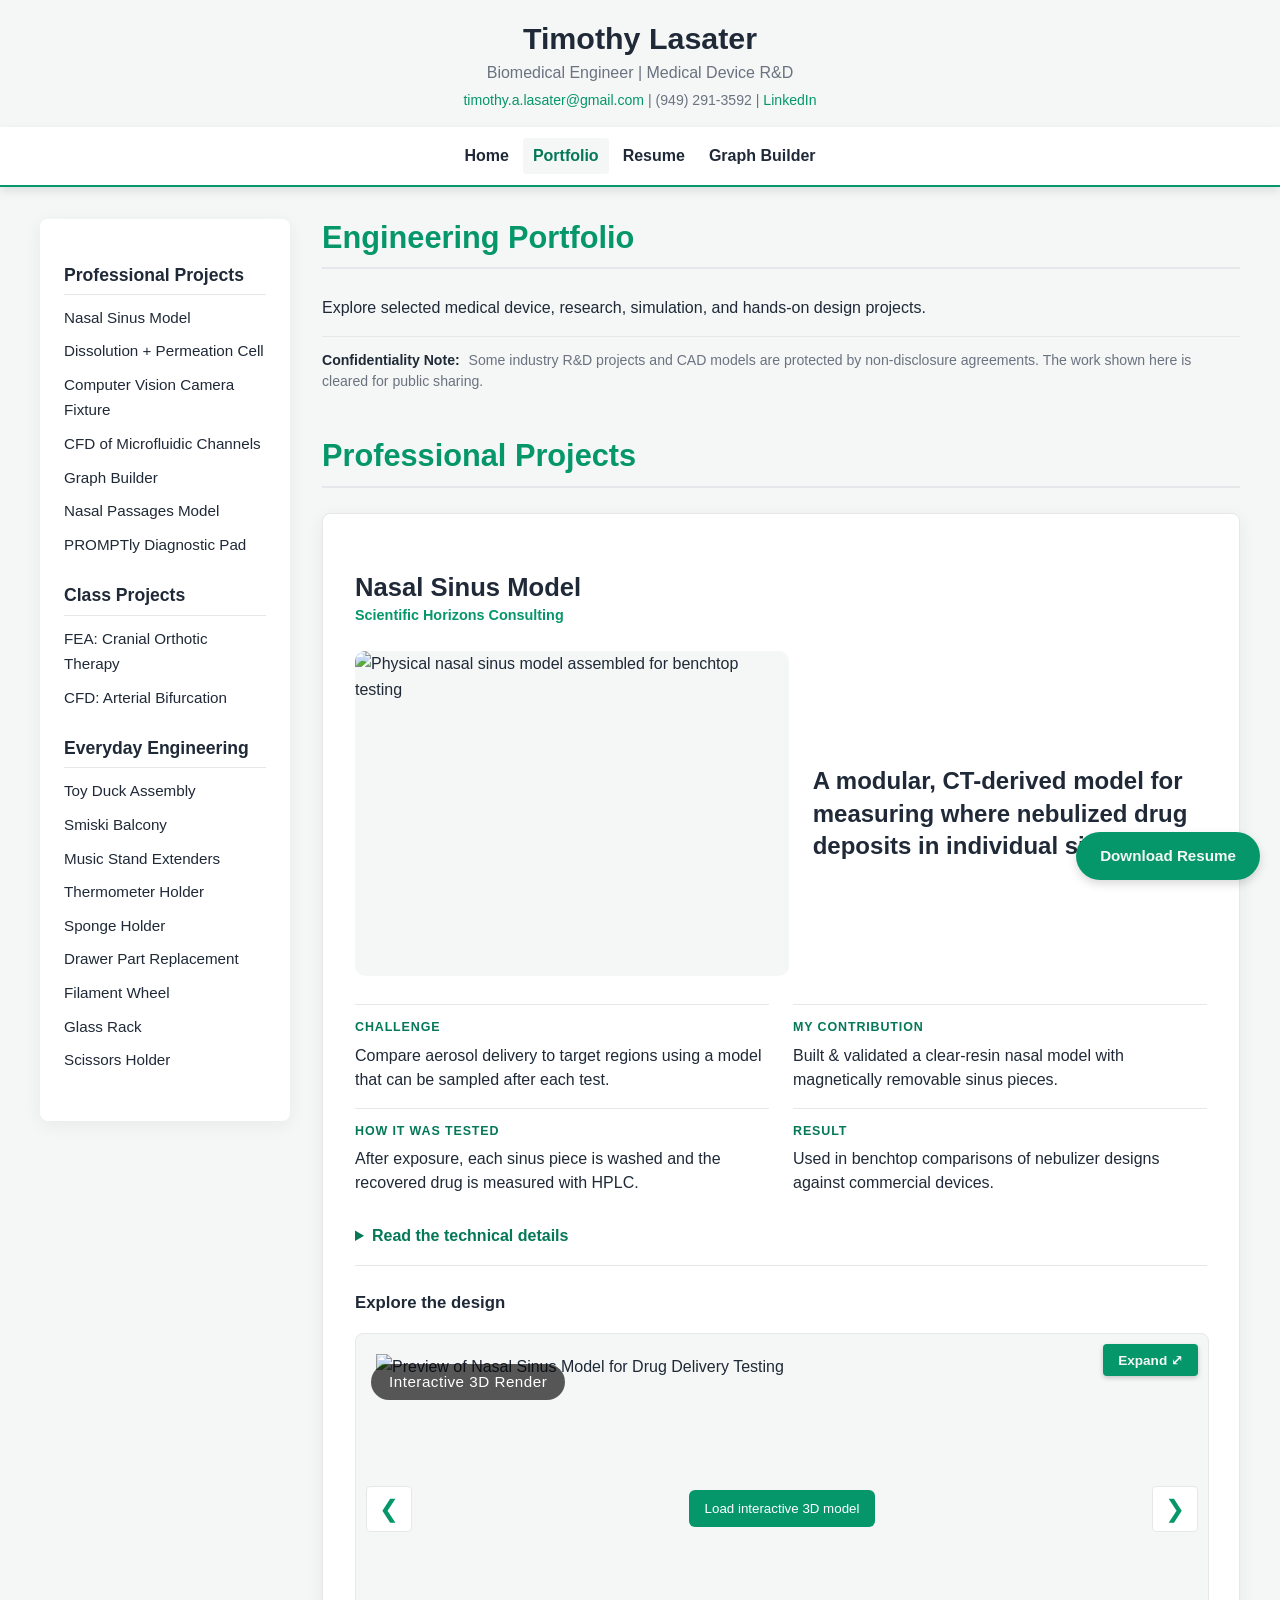
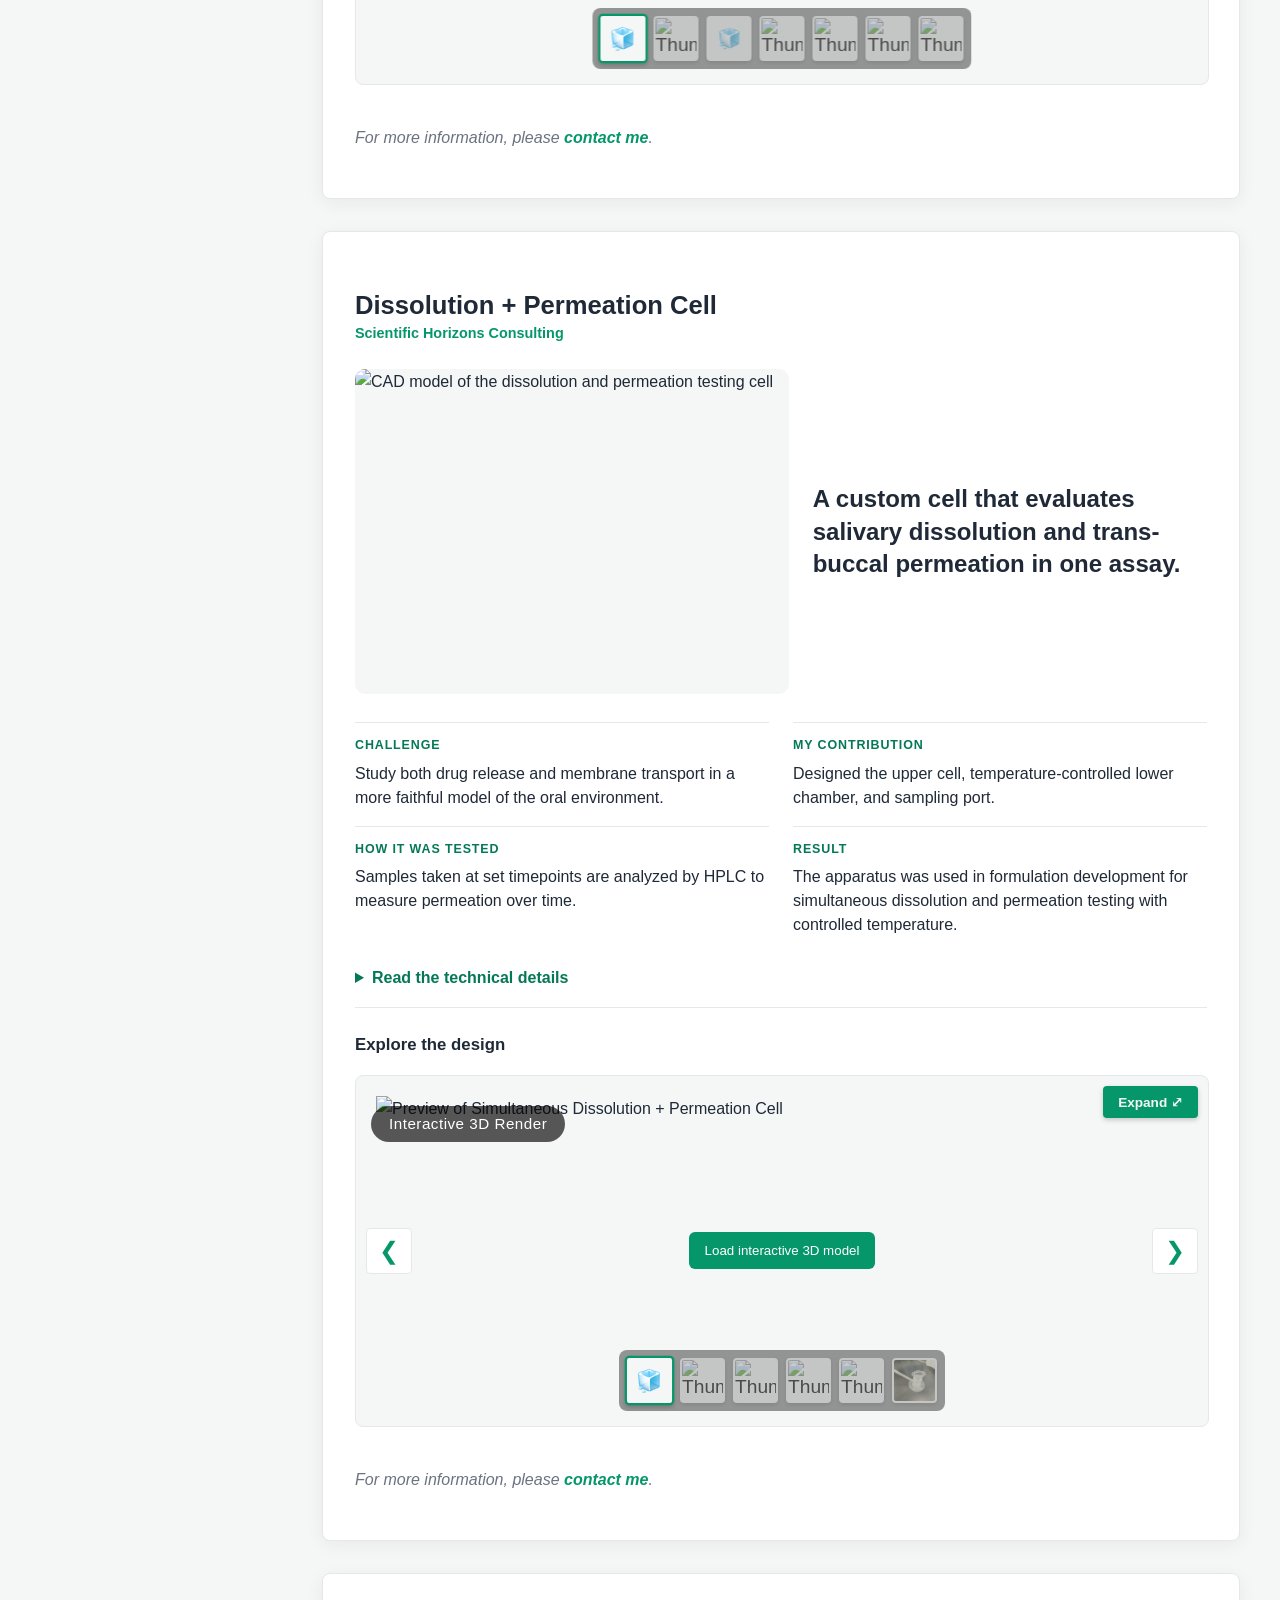
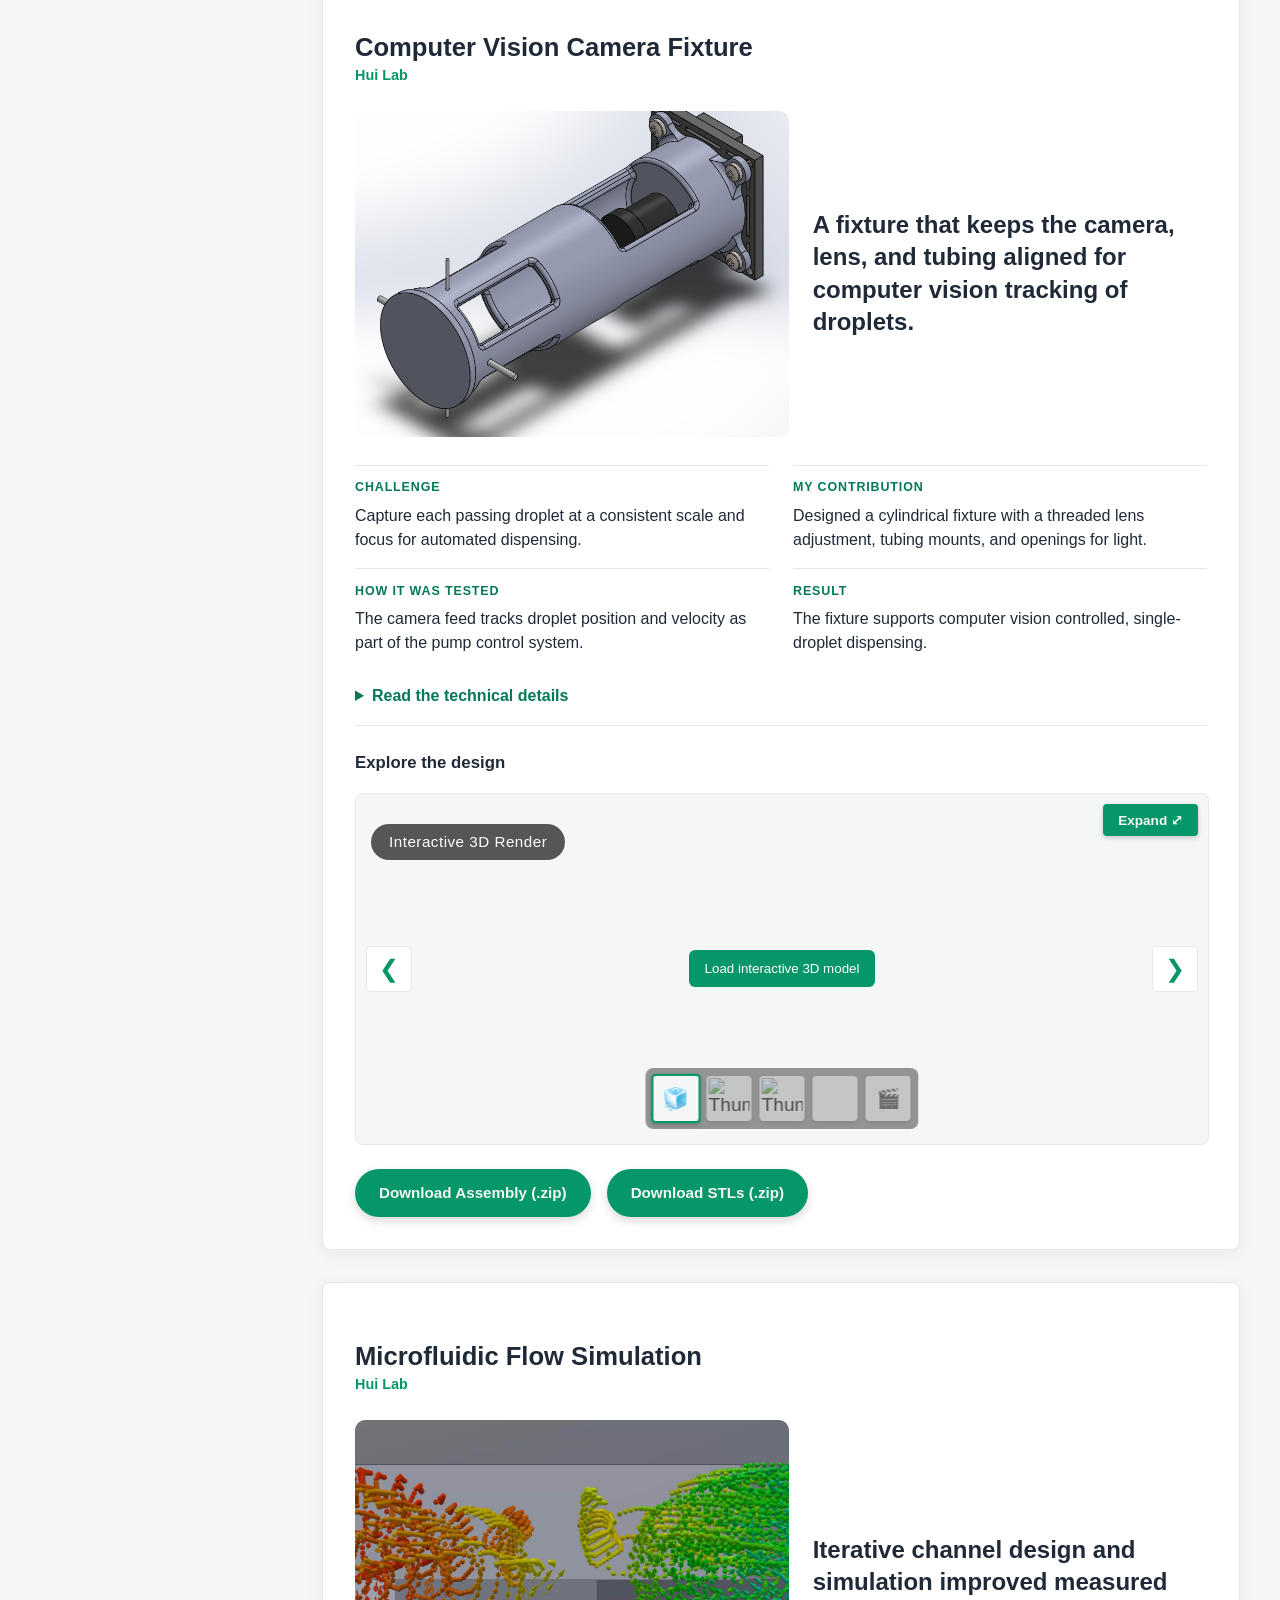
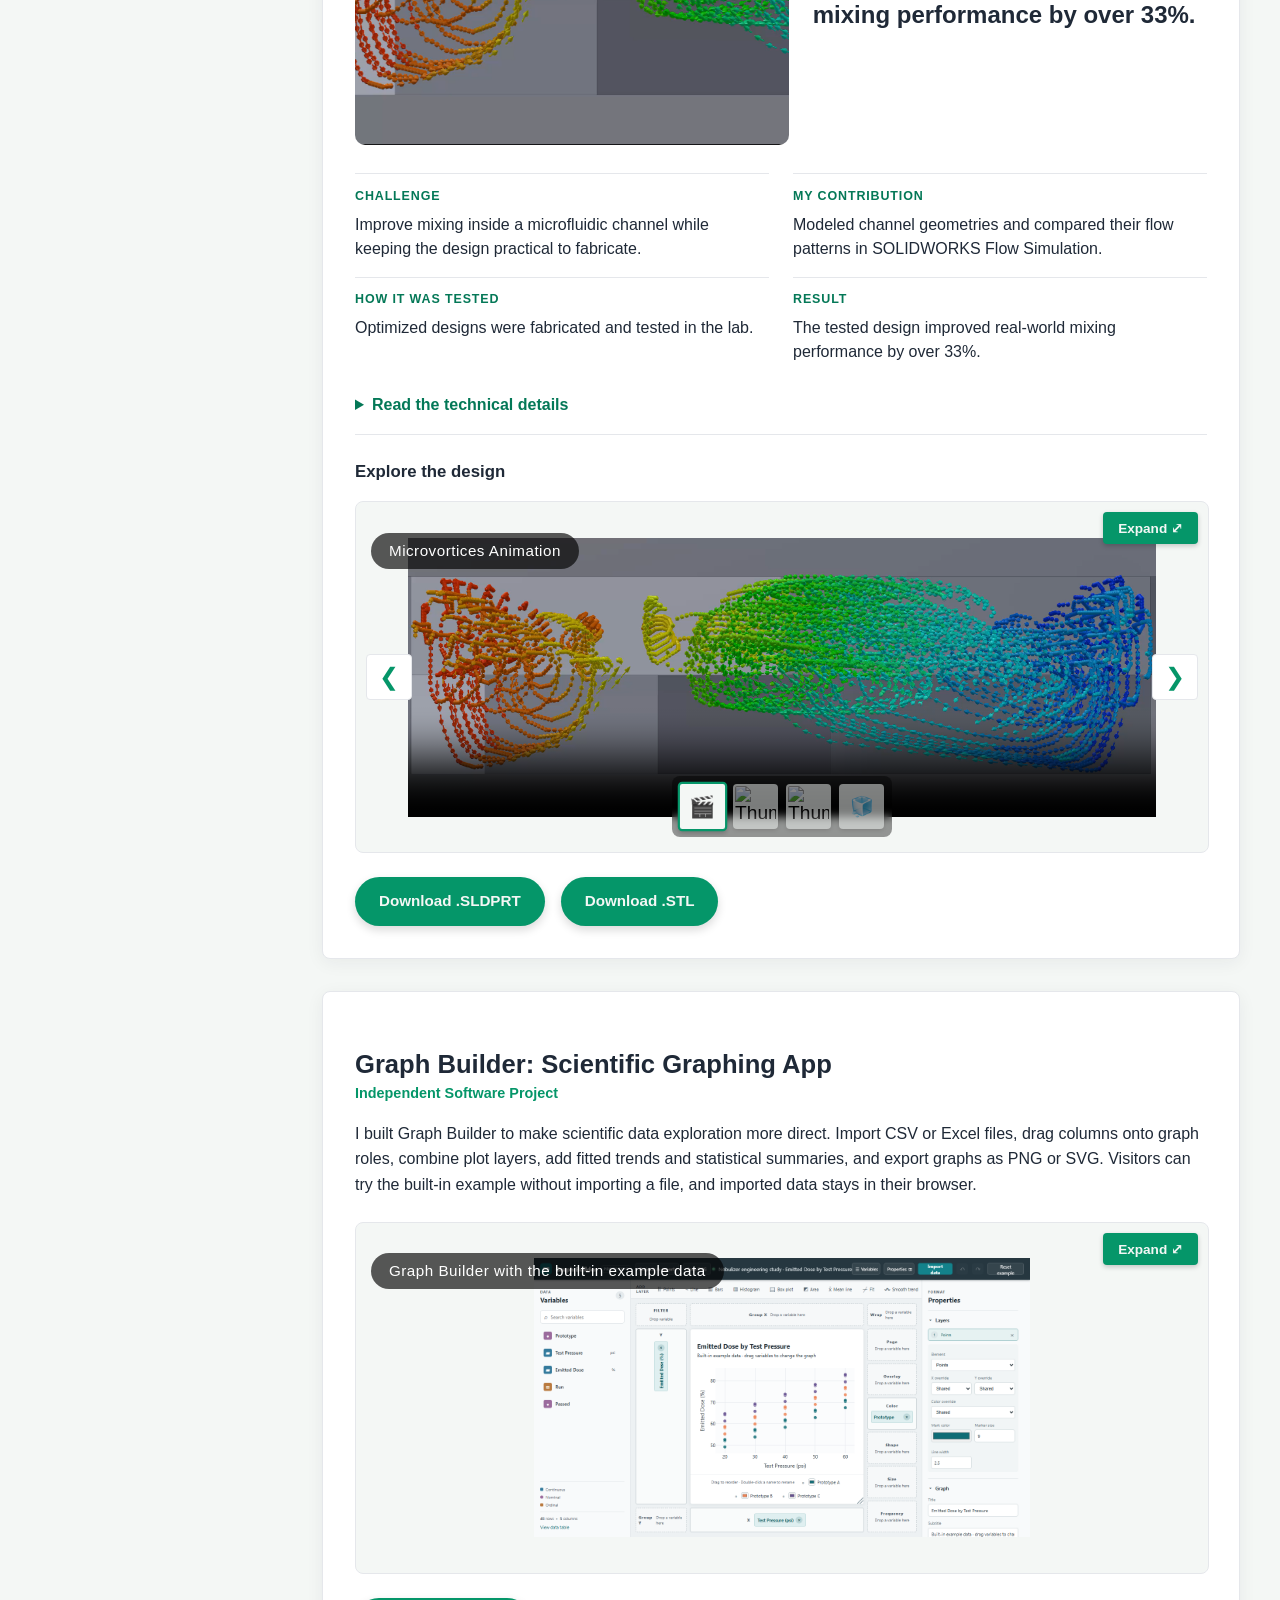
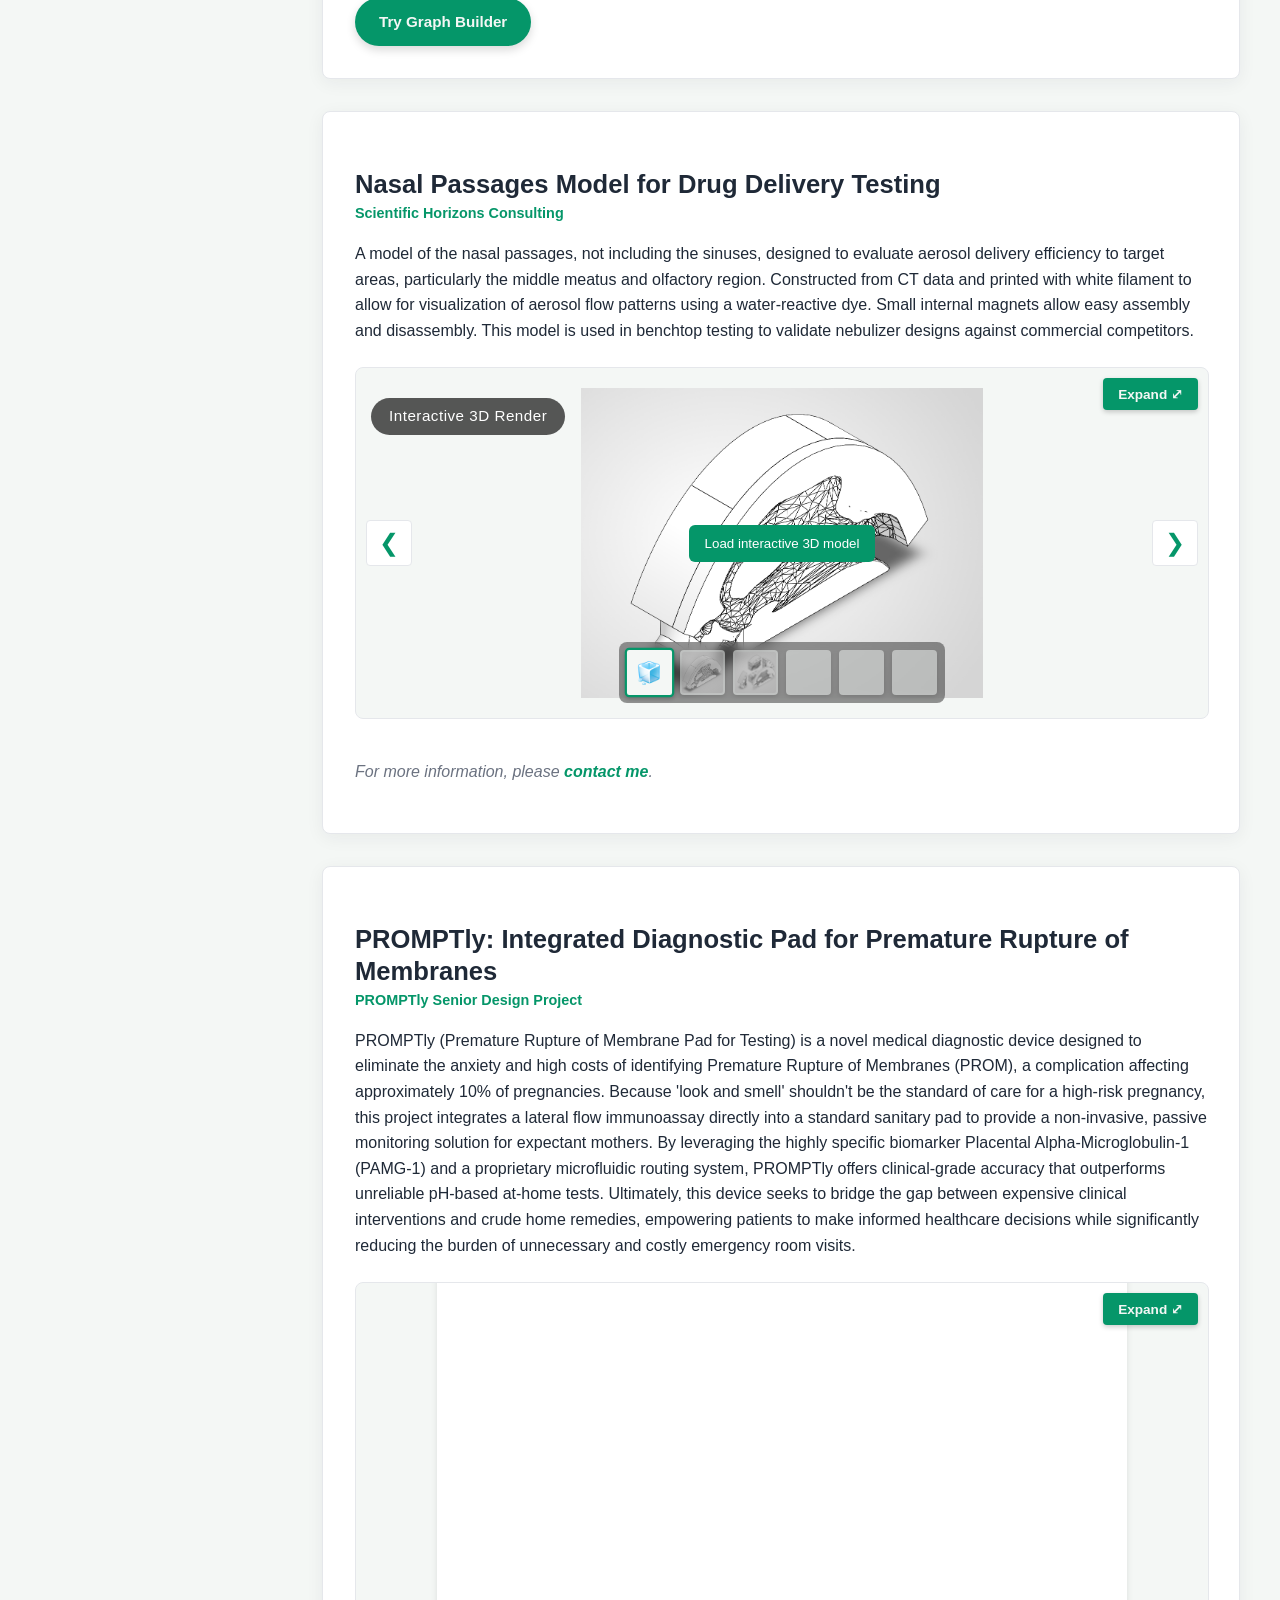
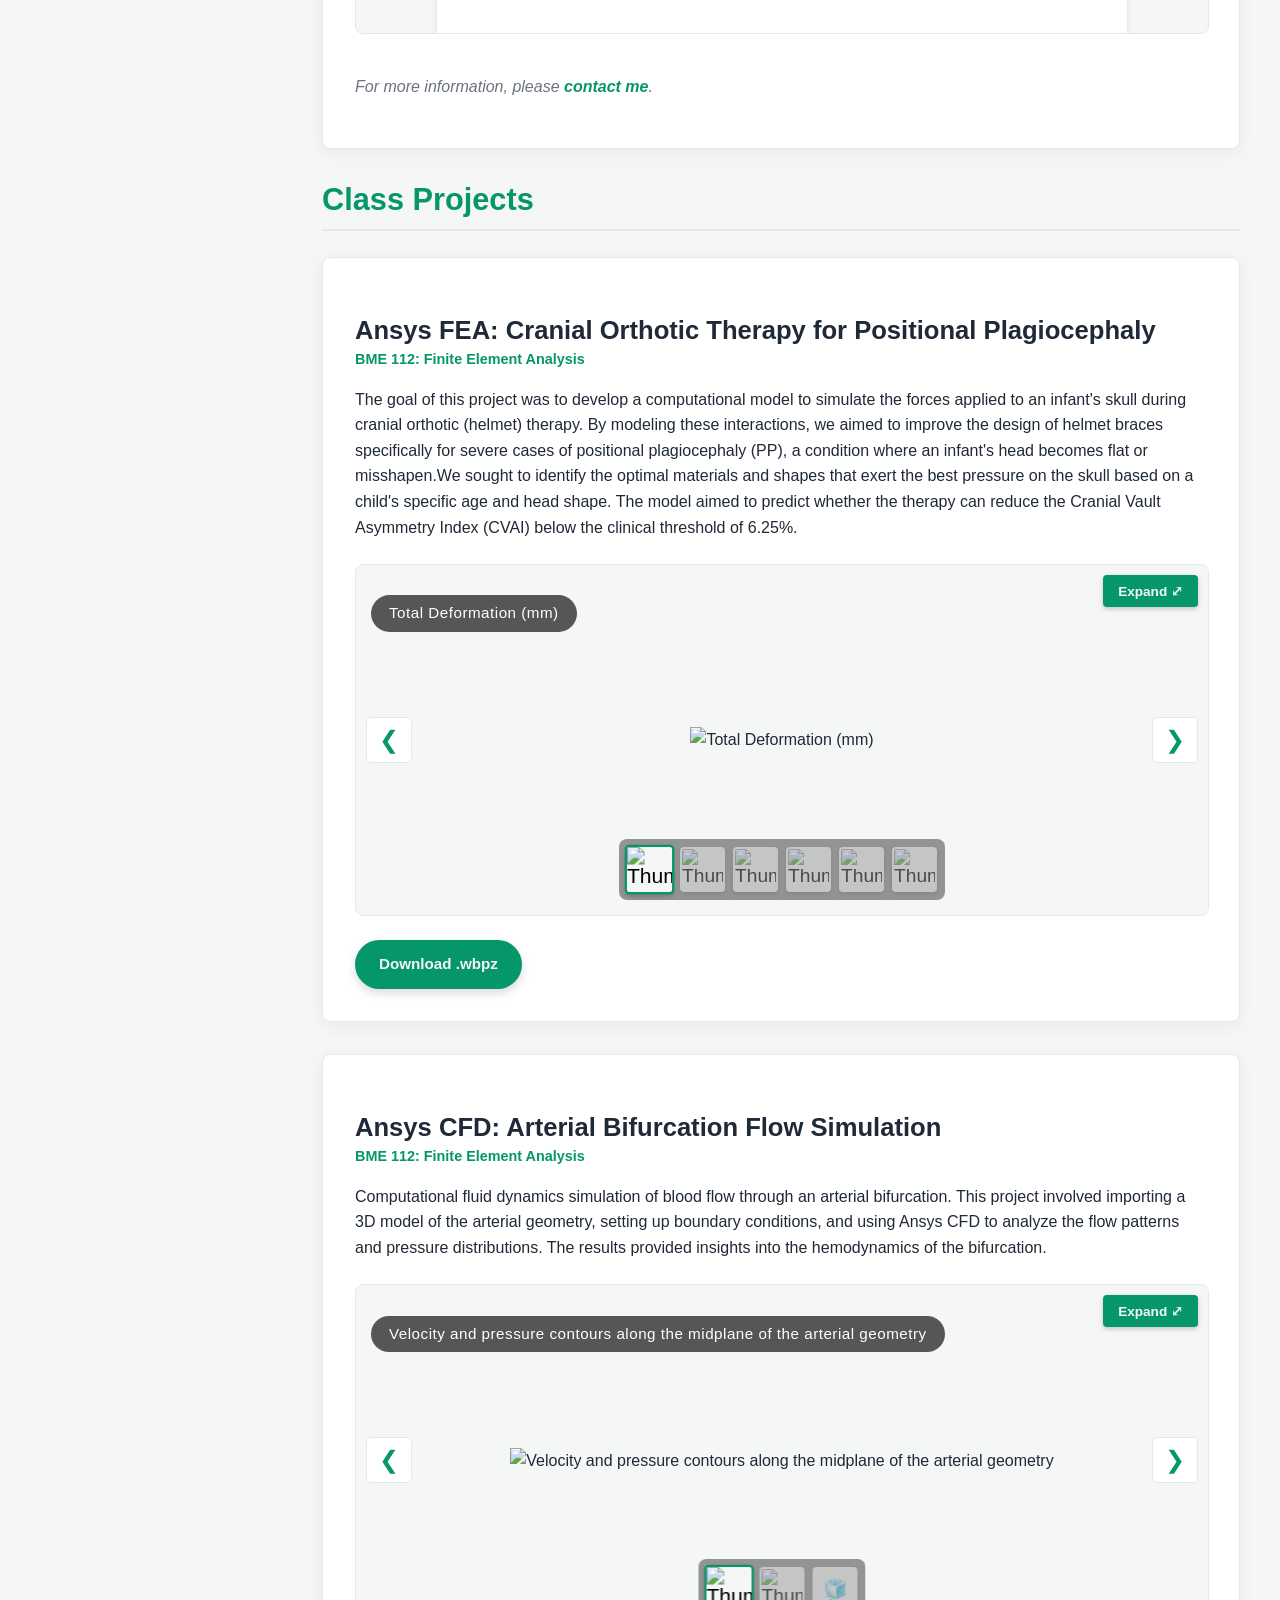
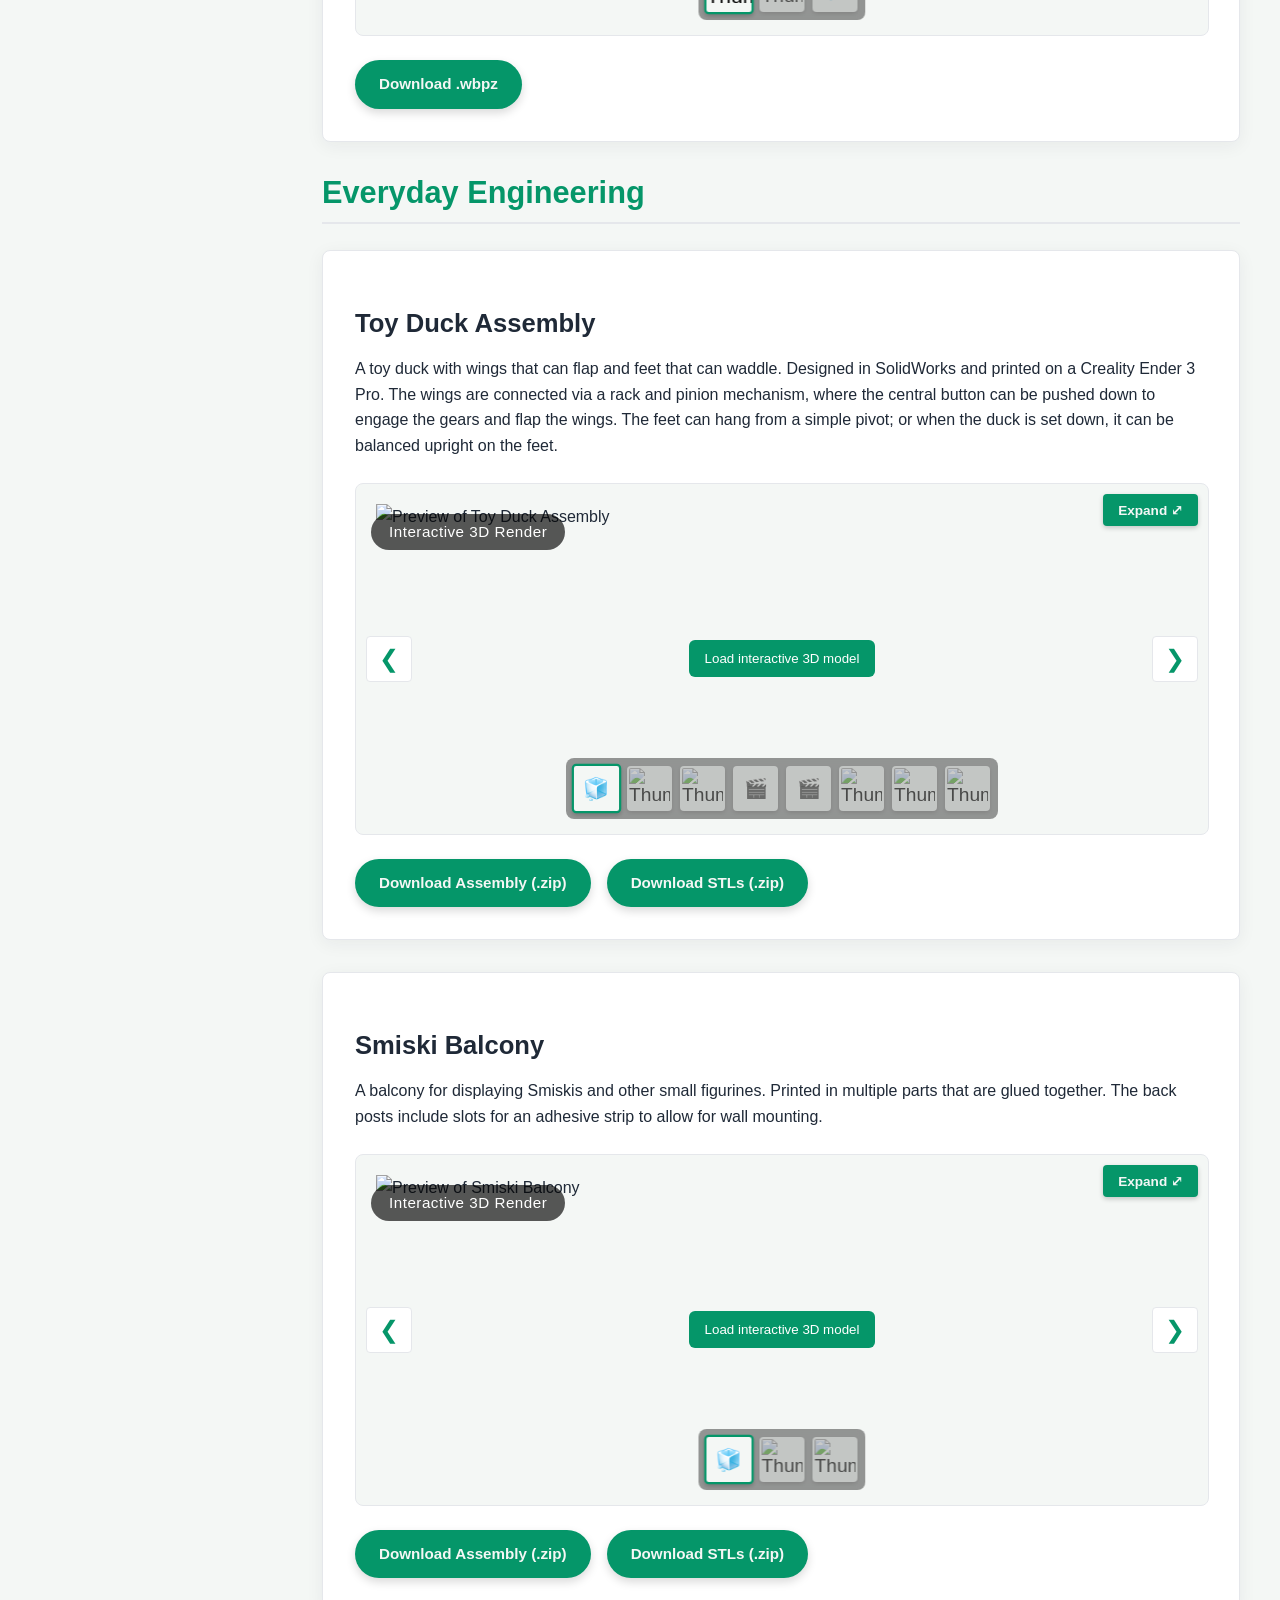
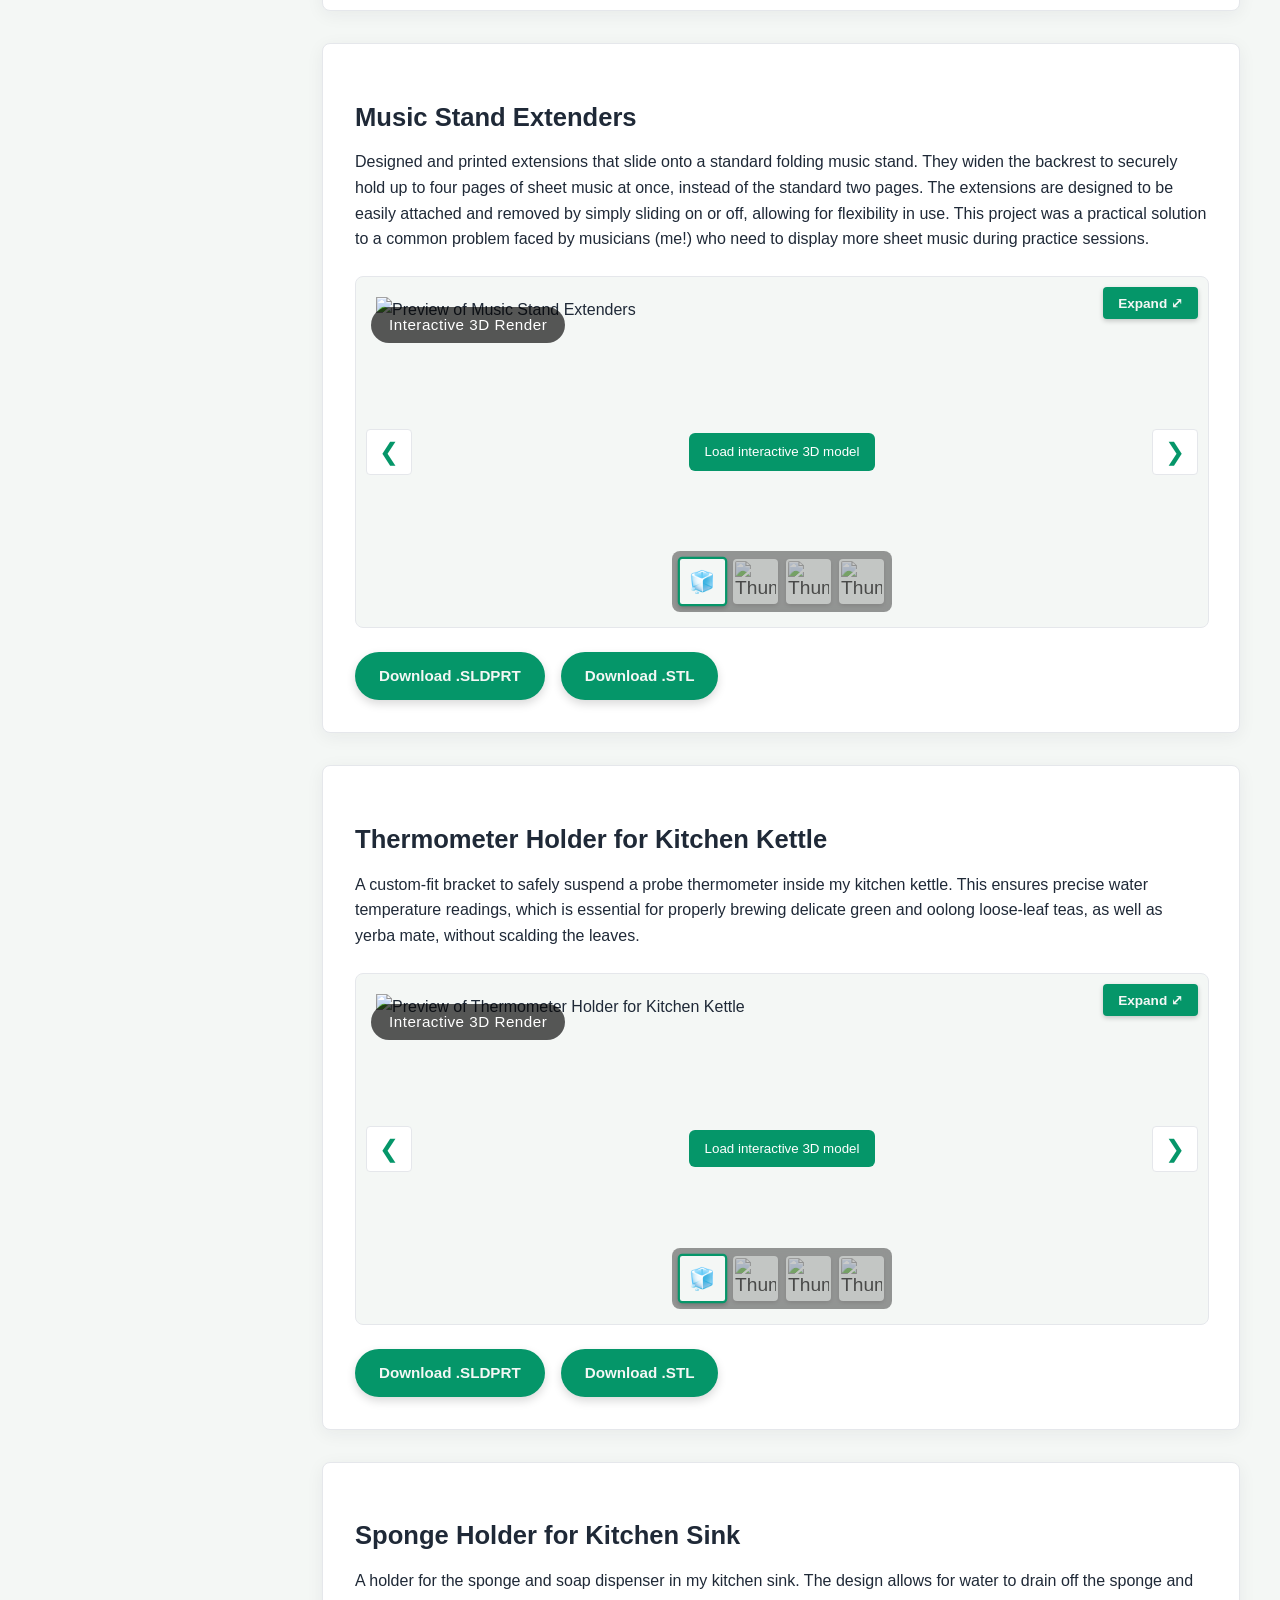
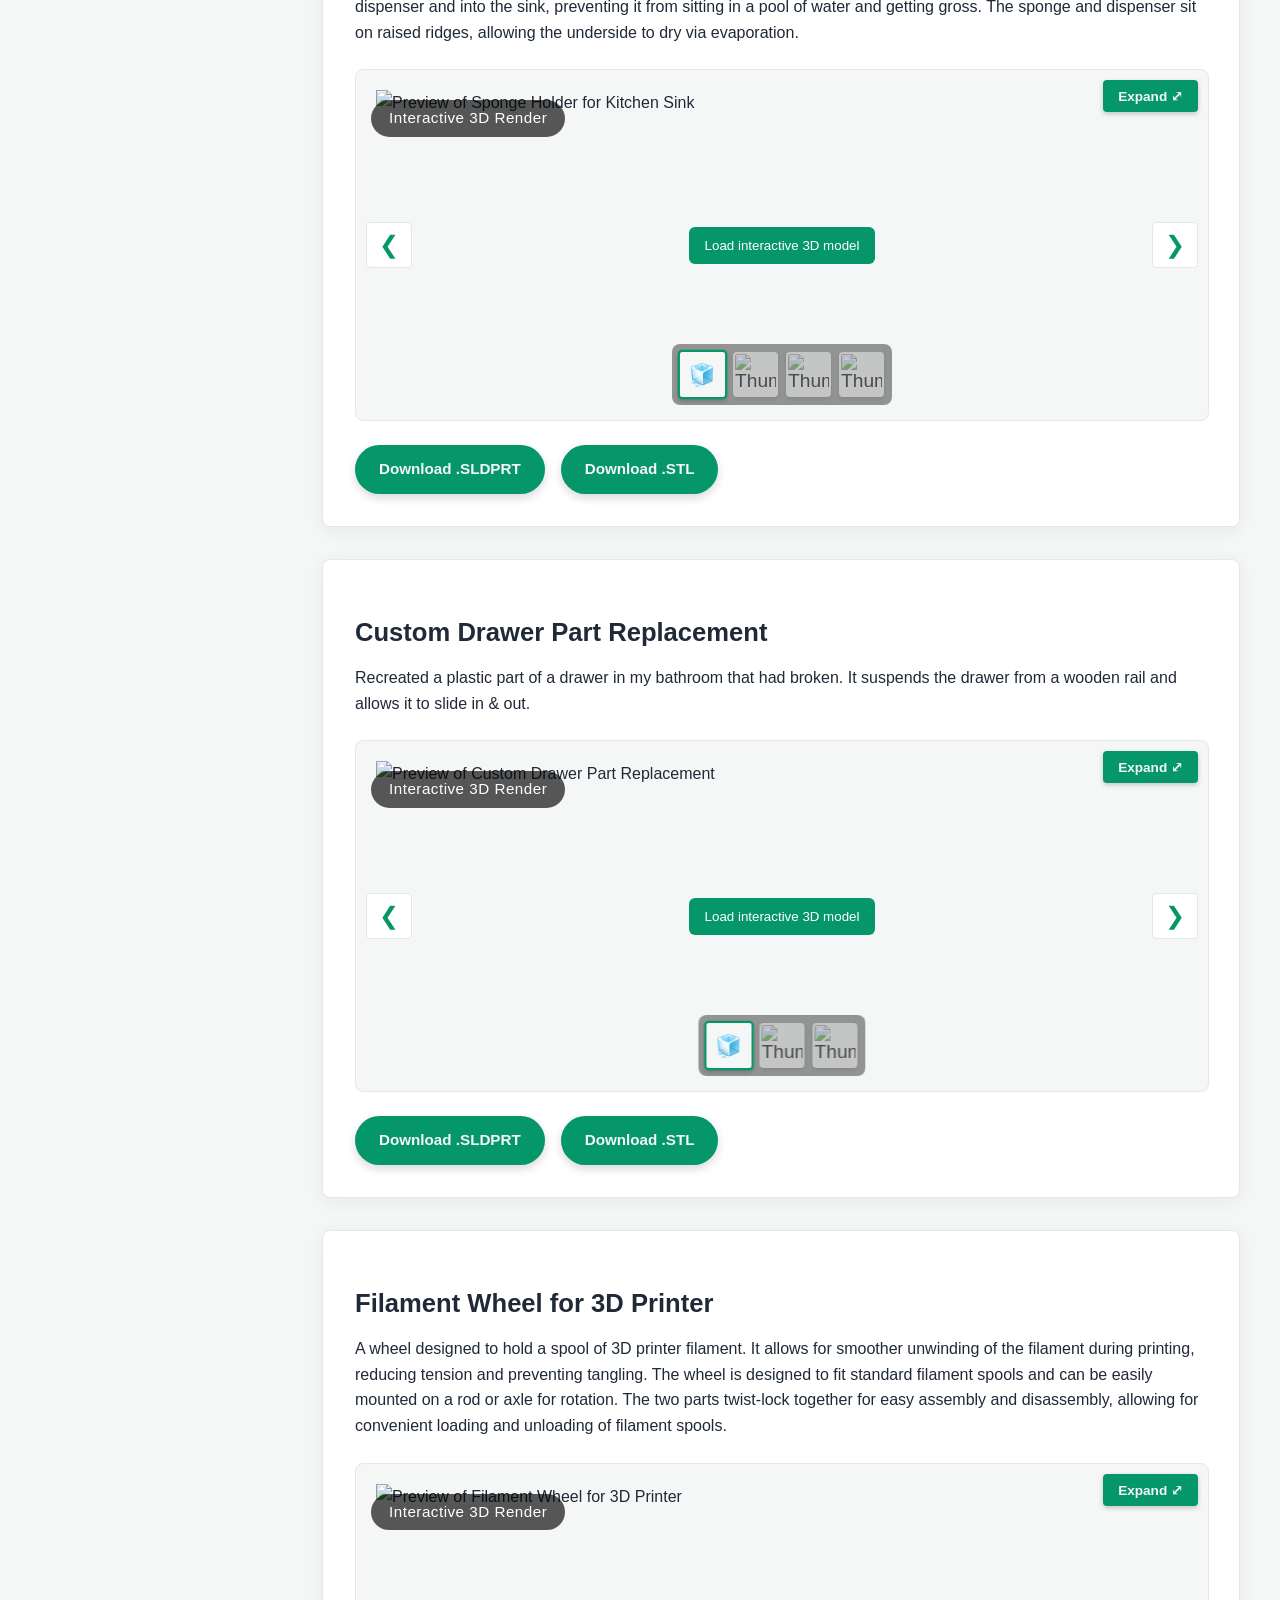
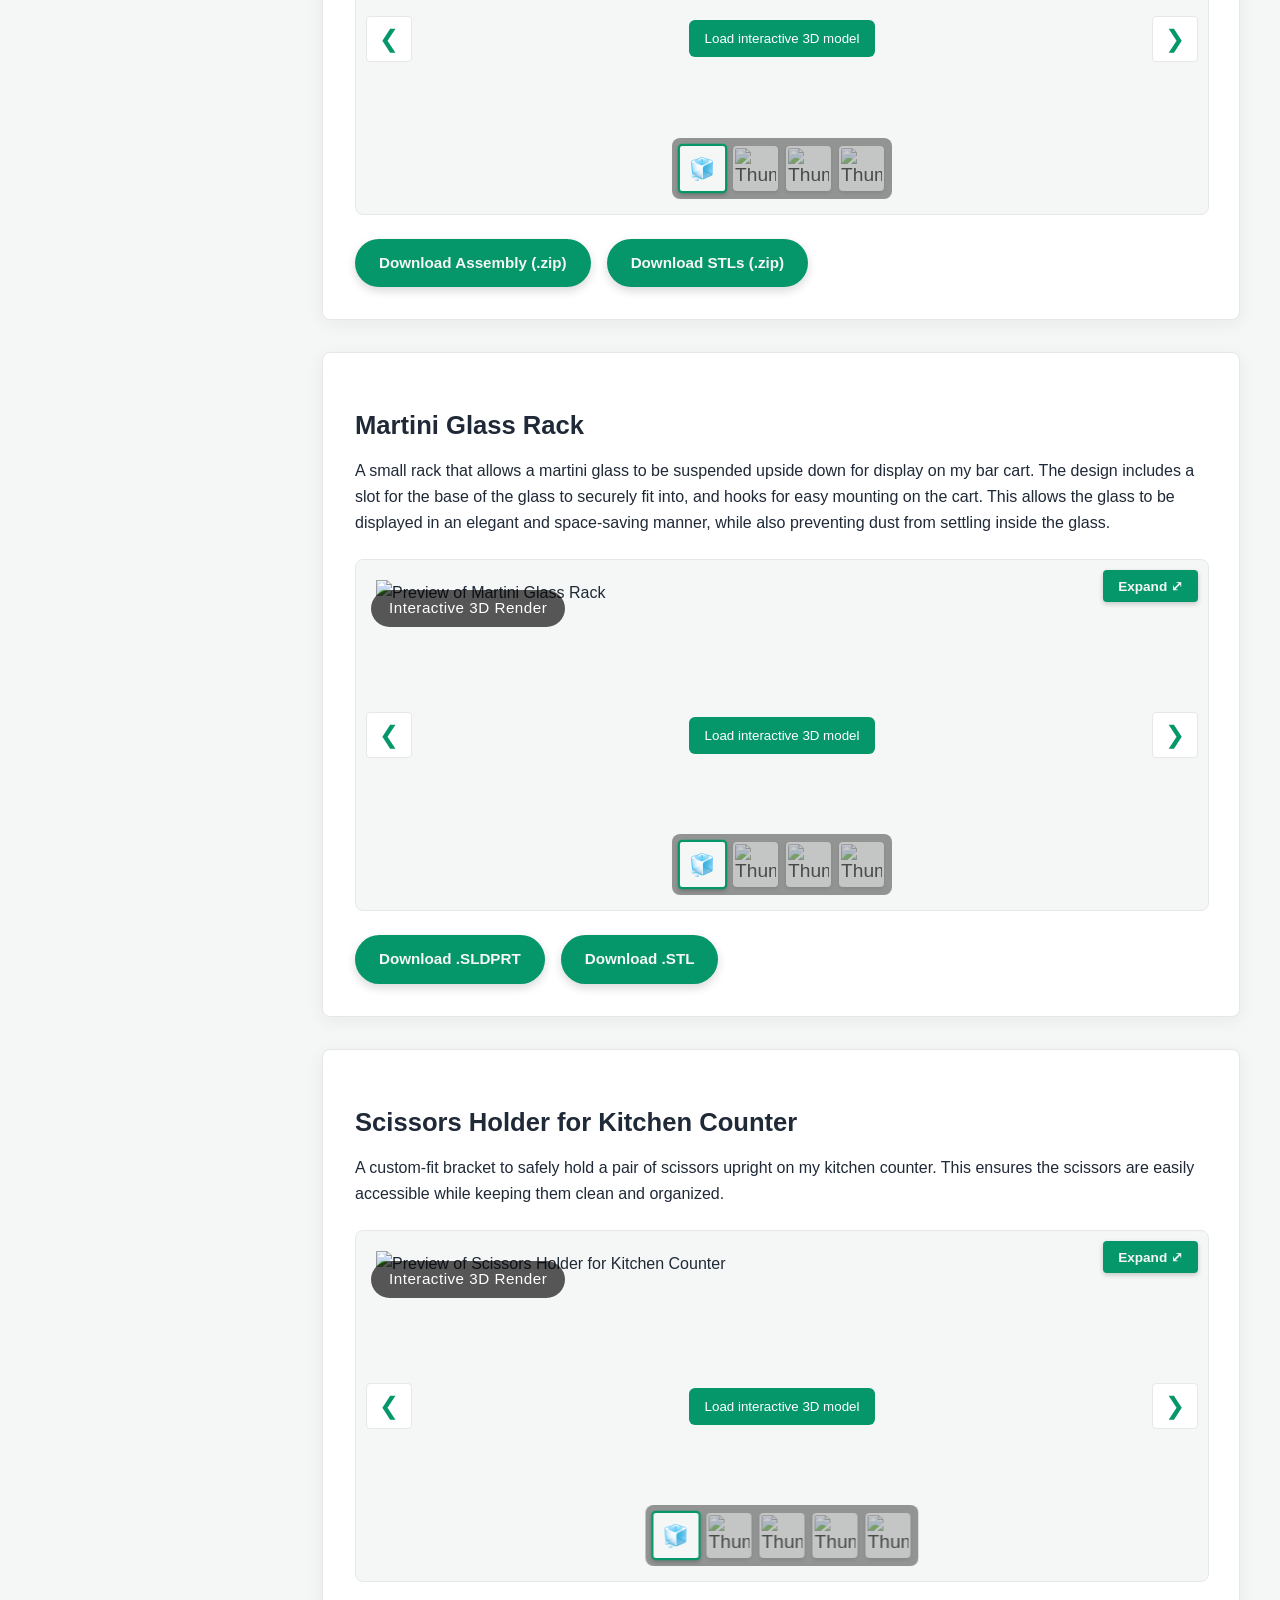
==== commit 185e782a: "Load portfolio media on demand and pad resume headings on mobile" ====
--- a/portfolio.html
+++ b/portfolio.html
@@ -13,7 +13,6 @@
     <meta property="og:type" content="website">
     <link rel="stylesheet" href="style.css">
     <link rel="icon" type="image/svg+xml" href="assets/favicon.svg">
-    <script type="module" src="https://ajax.googleapis.com/ajax/libs/model-viewer/3.4.0/model-viewer.min.js"></script>
 </head>
 
 <body>
@@ -120,6 +119,12 @@
                             ? `<a href="${project.website}" class="btn-download">Try Graph Builder</a>`
                             : '';
 
+                        // Media sources are attached only when a slide is viewed.
+                        const modelPreview = project.caseStudy?.cover || project.images.find(media => !media.type || media.type === 'image')?.url;
+                        const modelPreviewHTML = modelPreview
+                            ? `<img class="model-preview" data-preview-src="${modelPreview}" alt="Preview of ${project.title}" decoding="async">`
+                            : '';
+
                         // --- New Variable for Thumbnails ---
                         let thumbnailsHTML = `<div class="carousel-thumbnails">`;
                         let slideIndex = 0; // Tracks the current index for clicking
@@ -128,8 +133,10 @@
                         let modelHTML = '';
                         if (project.model3d && project.model3d !== "") {
                             modelHTML = `
-                                <div class="p-slide">
-                                    <model-viewer src="${project.model3d}" alt="3D Model of ${project.title}" auto-rotate camera-controls></model-viewer>
+                                <div class="p-slide has-model">
+                                    ${modelPreviewHTML}
+                                    <button type="button" class="load-model-btn">Load interactive 3D model</button>
+                                    <model-viewer data-src="${project.model3d}" alt="3D Model of ${project.title}" camera-controls></model-viewer>
                                     <p class="slide-label">Interactive 3D Render</p>
                                 </div>`;
                             thumbnailsHTML += `<button class="thumbnail active" data-index="${slideIndex}" title="3D Model">🧊</button>`;
@@ -146,7 +153,7 @@
                             if (media.type === 'video') {
                                 mediaHTML += `
                                     <div class="p-slide">
-                                        <video src="${media.url}" autoplay loop muted playsinline controls></video>
+                                        <video data-src="${media.url}" data-poster="${media.poster || modelPreview || ''}" preload="none" playsinline controls></video>
                                         ${captionHTML}
                                     </div>`;
                                 thumbnailsHTML += `<button class="thumbnail ${isActive}" data-index="${slideIndex}" title="${altText}">🎬</button>`;
@@ -154,8 +161,10 @@
                             } else if (media.type === '3d') {
                                 // --- NEW: Handle additional 3D models ---
                                 mediaHTML += `
-                                    <div class="p-slide">
-                                        <model-viewer src="${media.url}" alt="${altText}" auto-rotate camera-controls></model-viewer>
+                                    <div class="p-slide has-model">
+                                        ${modelPreviewHTML}
+                                        <button type="button" class="load-model-btn">Load interactive 3D model</button>
+                                        <model-viewer data-src="${media.url}" alt="${altText}" camera-controls></model-viewer>
                                         ${captionHTML}
                                     </div>`;
                                 thumbnailsHTML += `<button class="thumbnail ${isActive}" data-index="${slideIndex}" title="${altText}">🧊</button>`;
@@ -164,7 +173,7 @@
                                 // --- NEW: Handle PDFs and Google Slides ---
                                 mediaHTML += `
                                     <div class="p-slide">
-                                        <iframe src="${media.url}" class="portfolio-document" allowfullscreen="true" mozallowfullscreen="true" webkitallowfullscreen="true"></iframe>
+                                        <iframe data-src="${media.url}" class="portfolio-document" allowfullscreen="true" mozallowfullscreen="true" webkitallowfullscreen="true"></iframe>
                                         ${captionHTML}
                                     </div>`;
                                 thumbnailsHTML += `<button class="thumbnail ${isActive}" data-index="${slideIndex}" title="${altText}">📄</button>`;
@@ -172,11 +181,11 @@
                             } else {
                                 mediaHTML += `
                                     <div class="p-slide">
-                                        <img src="${media.url}" alt="${altText}">
+                                        <img data-src="${media.url}" alt="${altText}" decoding="async">
                                         ${captionHTML}
                                     </div>`;
                                 thumbnailsHTML += `<button class="thumbnail ${isActive}" data-index="${slideIndex}" title="${altText}">
-                                                       <img src="${media.url}" alt="Thumbnail">
+                                                       <img src="${media.url}" alt="Thumbnail" loading="lazy" decoding="async">
                                                    </button>`;
                             }
                             slideIndex++;
@@ -277,6 +286,16 @@
         // --- The Interactive Carousel Logic ---
         function initializeCarousels() {
             const carousels = document.querySelectorAll('.portfolio-carousel-container');
+            let modelViewerRequested = false;
+
+            function requestModelViewer() {
+                if (modelViewerRequested) return;
+                modelViewerRequested = true;
+                const script = document.createElement('script');
+                script.type = 'module';
+                script.src = 'https://ajax.googleapis.com/ajax/libs/model-viewer/3.4.0/model-viewer.min.js';
+                document.head.appendChild(script);
+            }
 
             carousels.forEach(container => {
                 const track = container.querySelector('.p-carousel-track');
@@ -286,9 +305,63 @@
                 const expandBtn = container.querySelector('.expand-btn');
                 const closeBtn = container.querySelector('.close-btn');
                 let currentIndex = 0;
+                let isNearView = false;
 
                 // Find thumbnails for this specific carousel
                 const thumbnails = container.querySelectorAll('.thumbnail');
+
+                function activateCurrentSlide() {
+                    if (!isNearView && !container.classList.contains('expanded')) return;
+
+                    slides.forEach((slide, index) => {
+                        const video = slide.querySelector('video');
+                        const model = slide.querySelector('model-viewer');
+                        if (index !== currentIndex) {
+                            if (video) video.pause();
+                            if (model) model.removeAttribute('auto-rotate');
+                            return;
+                        }
+
+                        if (model) {
+                            const preview = slide.querySelector('[data-preview-src]');
+                            if (preview) {
+                                preview.src = preview.dataset.previewSrc;
+                                delete preview.dataset.previewSrc;
+                            }
+                            if (slide.classList.contains('model-ready')) model.setAttribute('auto-rotate', '');
+                            return;
+                        }
+                        const media = slide.querySelector('[data-src]');
+                        if (!media) return;
+                        if (media.dataset.poster) {
+                            media.setAttribute('poster', media.dataset.poster);
+                            delete media.dataset.poster;
+                        }
+                        media.setAttribute('src', media.dataset.src);
+                        delete media.dataset.src;
+                    });
+                }
+
+                container.querySelectorAll('.load-model-btn').forEach(button => {
+                    button.addEventListener('click', () => {
+                        const slide = button.closest('.p-slide');
+                        const model = slide.querySelector('model-viewer');
+                        if (!model.dataset.src) return;
+                        button.disabled = true;
+                        button.textContent = 'Loading 3D model…';
+                        model.addEventListener('load', () => {
+                            slide.classList.add('model-ready');
+                            delete model.dataset.src;
+                            activateCurrentSlide();
+                        }, { once: true });
+                        model.addEventListener('error', () => {
+                            button.disabled = false;
+                            button.textContent = 'Retry loading 3D model';
+                        }, { once: true });
+                        requestModelViewer();
+                        model.setAttribute('src', model.dataset.src);
+                    });
+                });
 
                 function updateSlidePosition() {
                     const slideWidth = slides[0].getBoundingClientRect().width;
@@ -299,6 +372,7 @@
                     if (thumbnails[currentIndex]) {
                         thumbnails[currentIndex].classList.add('active');
                     }
+                    activateCurrentSlide();
 
                     // Reset zoom, origin, and panning on all images
                     slides.forEach(slide => {
@@ -341,6 +415,7 @@
 
                 expandBtn.addEventListener('click', () => {
                     container.classList.add('expanded');
+                    activateCurrentSlide();
                     setTimeout(updateSlidePosition, 350); 
                 });
 
@@ -424,6 +499,24 @@
                 });
 
                 window.addEventListener('resize', updateSlidePosition);
+
+                if ('IntersectionObserver' in window) {
+                    const observer = new IntersectionObserver(entries => {
+                        isNearView = entries[0].isIntersecting;
+                        if (isNearView) {
+                            activateCurrentSlide();
+                        } else {
+                            slides.forEach(slide => {
+                                slide.querySelector('video')?.pause();
+                                slide.querySelector('model-viewer')?.removeAttribute('auto-rotate');
+                            });
+                        }
+                    }, { rootMargin: '200px 0px' });
+                    observer.observe(container);
+                } else {
+                    isNearView = true;
+                    activateCurrentSlide();
+                }
             });
         }
 
--- a/style.css
+++ b/style.css
@@ -635,6 +635,46 @@
     background: transparent;
 }
 
+.p-slide.has-model model-viewer {
+    opacity: 0;
+    pointer-events: none;
+}
+
+.p-slide.has-model.model-ready model-viewer {
+    opacity: 1;
+    pointer-events: auto;
+}
+
+.p-slide .model-preview {
+    position: absolute;
+    inset: 20px;
+    width: calc(100% - 40px);
+    height: calc(100% - 40px);
+    max-height: none;
+    object-fit: contain;
+    z-index: 1;
+}
+
+.load-model-btn {
+    position: absolute;
+    z-index: 2;
+    padding: 0.7rem 1rem;
+    border: 0;
+    border-radius: 6px;
+    color: #fff;
+    background: var(--accent-color);
+    cursor: pointer;
+}
+
+.load-model-btn:disabled {
+    cursor: wait;
+}
+
+.p-slide.model-ready .model-preview,
+.p-slide.model-ready .load-model-btn {
+    display: none;
+}
+
 /* Labels on the slides */
 .slide-label {
     position: absolute;
@@ -1043,14 +1083,6 @@
     font-size: 0.88rem;
 }
 
-.floating-resume-btn {
-    display: inline-block;
-    font-size: 0.82rem;
-    margin-top: 0.55rem;
-    padding: 0.55rem 1rem;
-    position: static;
-}
-
 nav {
     align-items: center;
     display: flex;
@@ -1181,7 +1213,7 @@
     display: grid;
     gap: 1rem;
     grid-template-columns: 1.1fr 1fr;
-    grid-template-rows: repeat(3, 190px);
+    grid-template-rows: repeat(3, 220px);
 }
 
 .featured-card {
@@ -1357,11 +1389,7 @@
     margin: 1.5rem 0 -0.5rem;
 }
 
-@media (max-width: 820px) {
-    .home-hero {
-        gap: 1.5rem;
-    }
-
+@media (max-width: 1050px) {
     .featured-grid {
         grid-template-columns: 1fr 1fr;
         grid-template-rows: auto;
@@ -1380,7 +1408,18 @@
     }
 }
 
+@media (max-width: 820px) {
+    .home-hero {
+        gap: 1.5rem;
+    }
+}
+
 @media (max-width: 680px) {
+    #education, #experience, #skills {
+        box-sizing: border-box;
+        padding-inline: 1rem;
+    }
+
     nav a {
         font-size: 0.86rem;
         padding: 0.4rem 0.45rem;
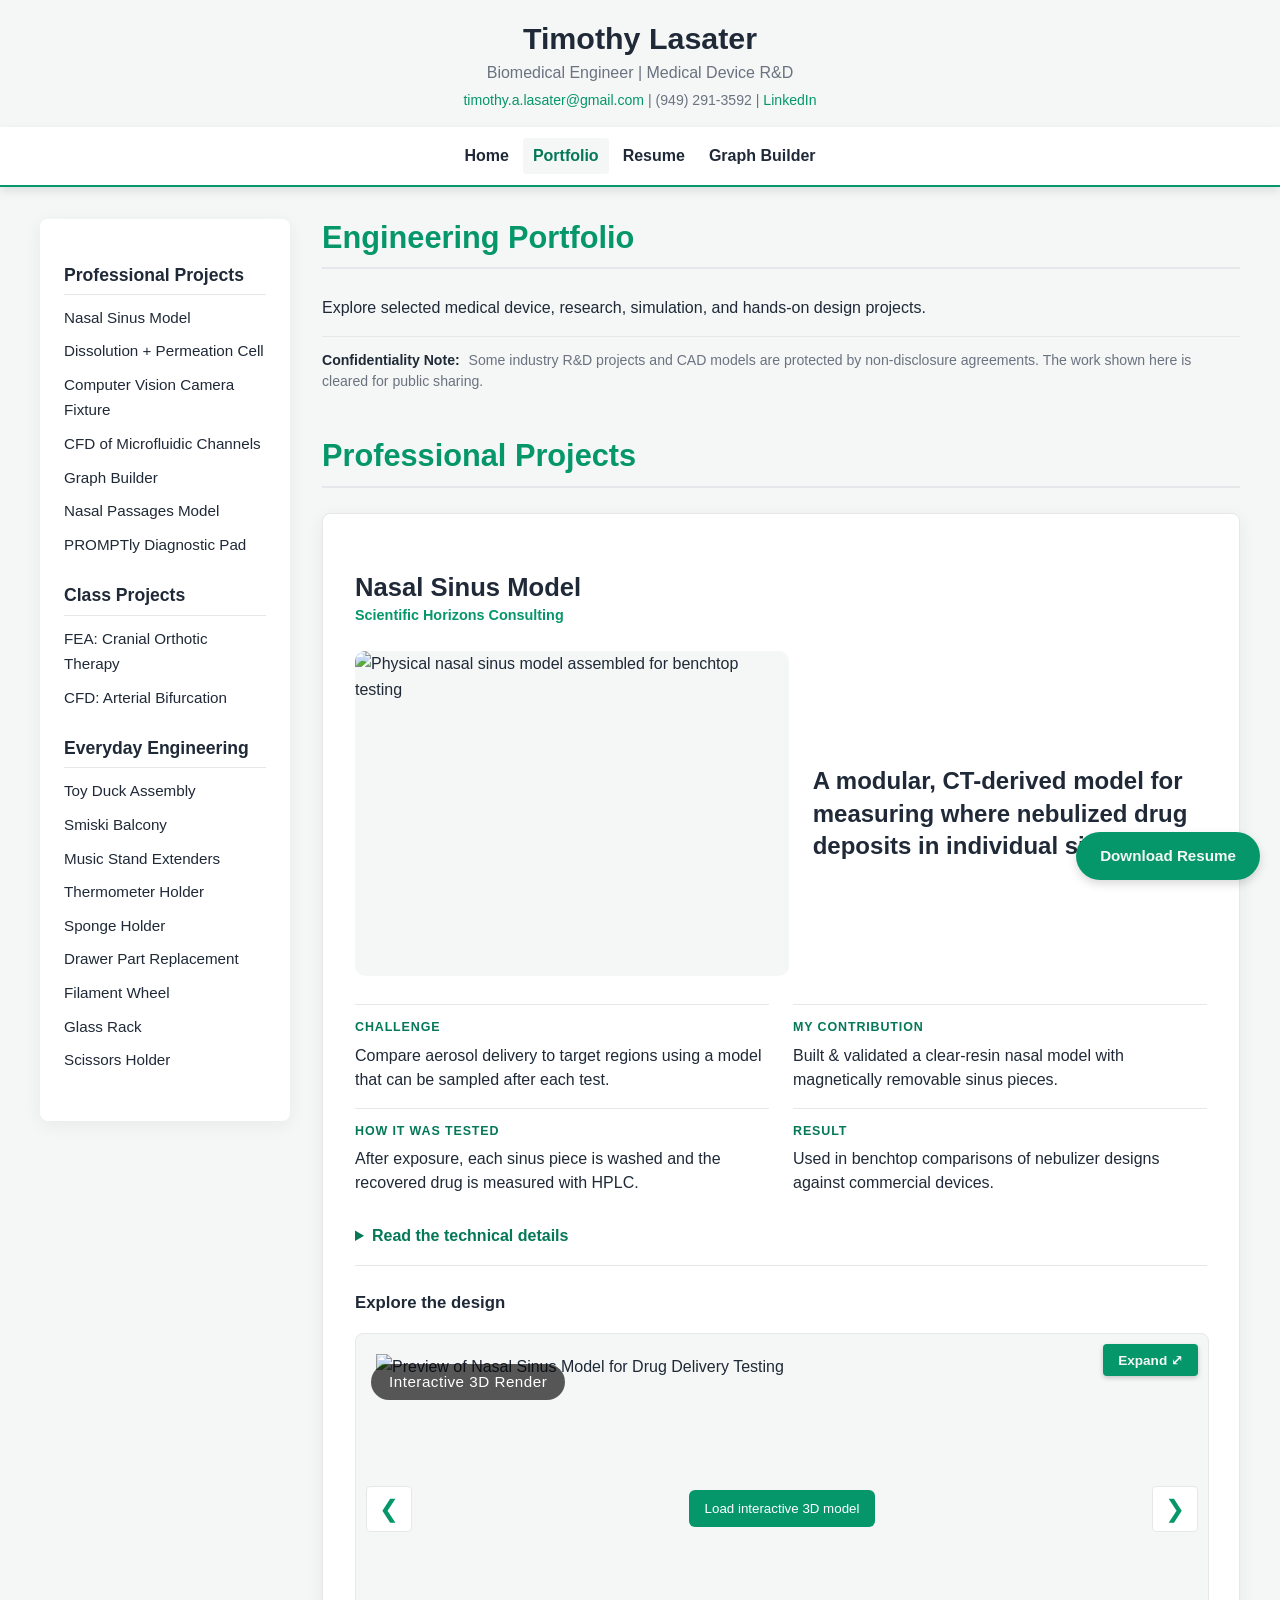
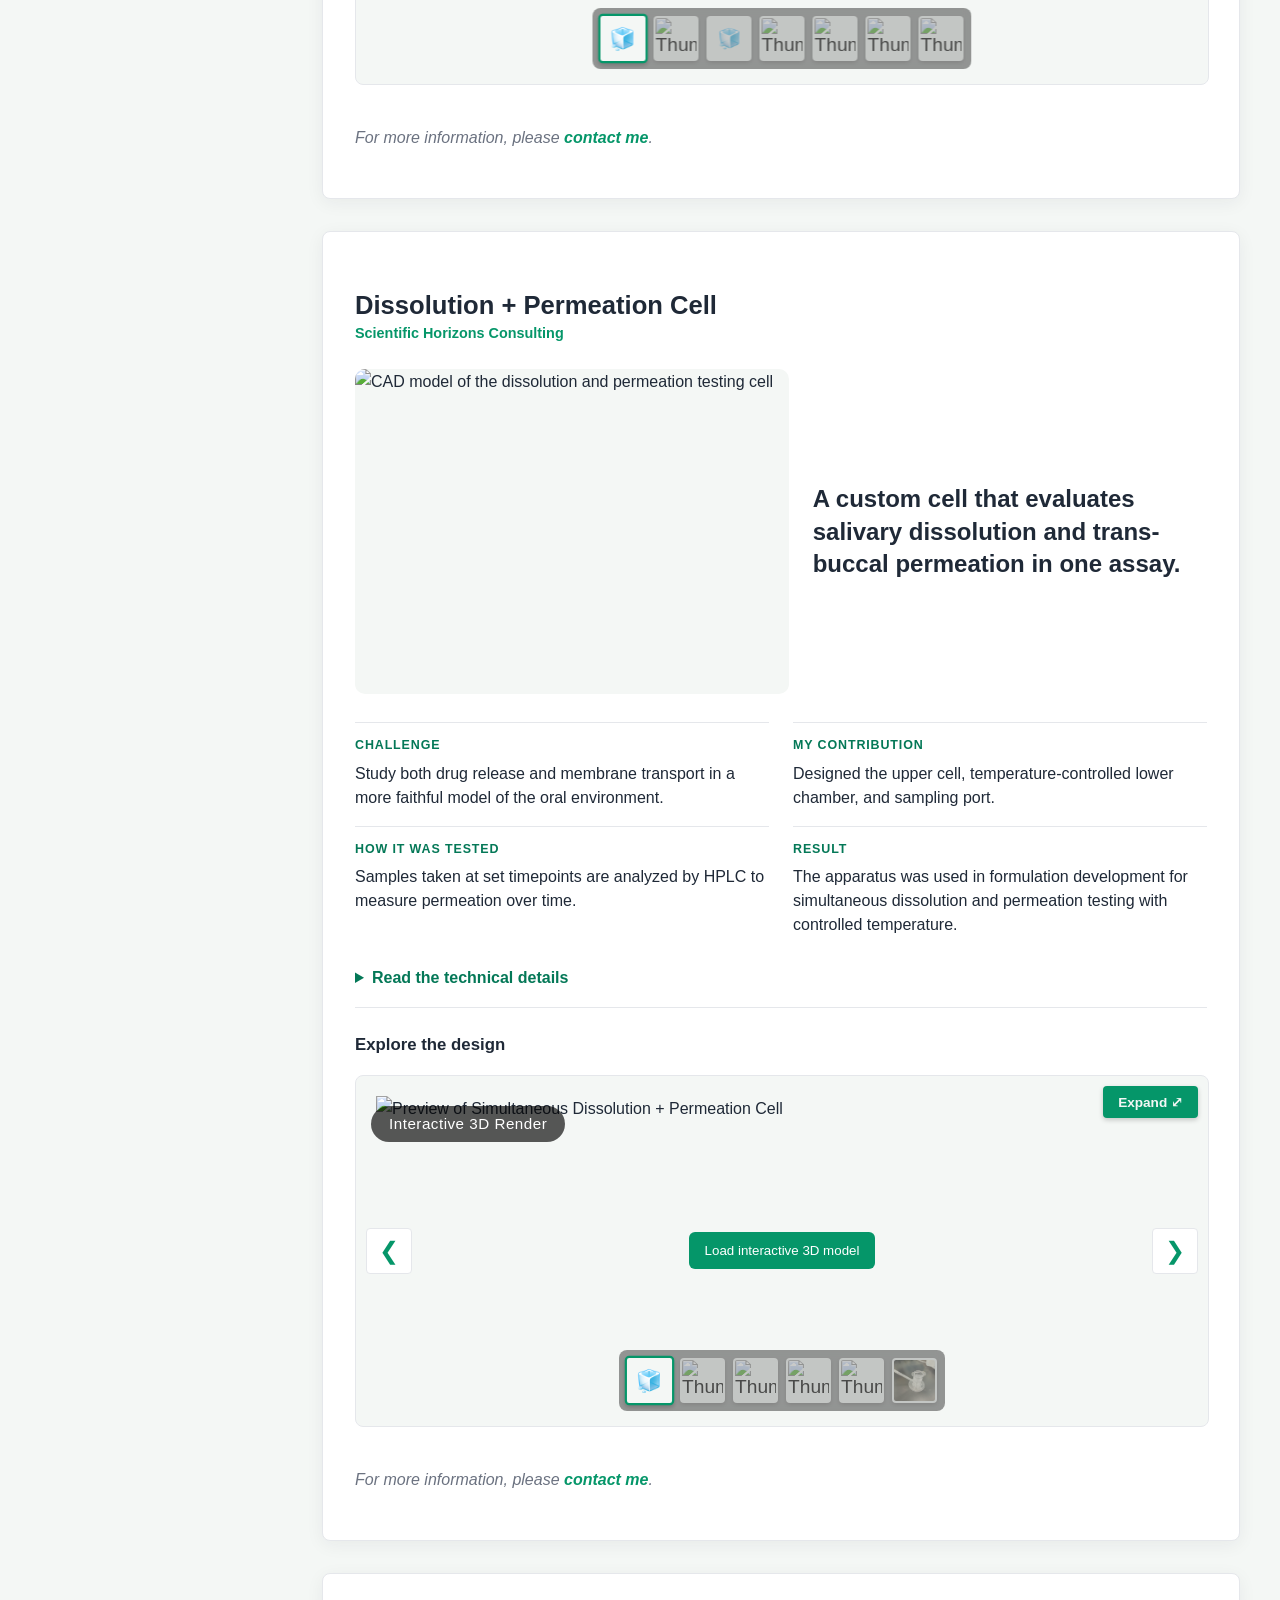
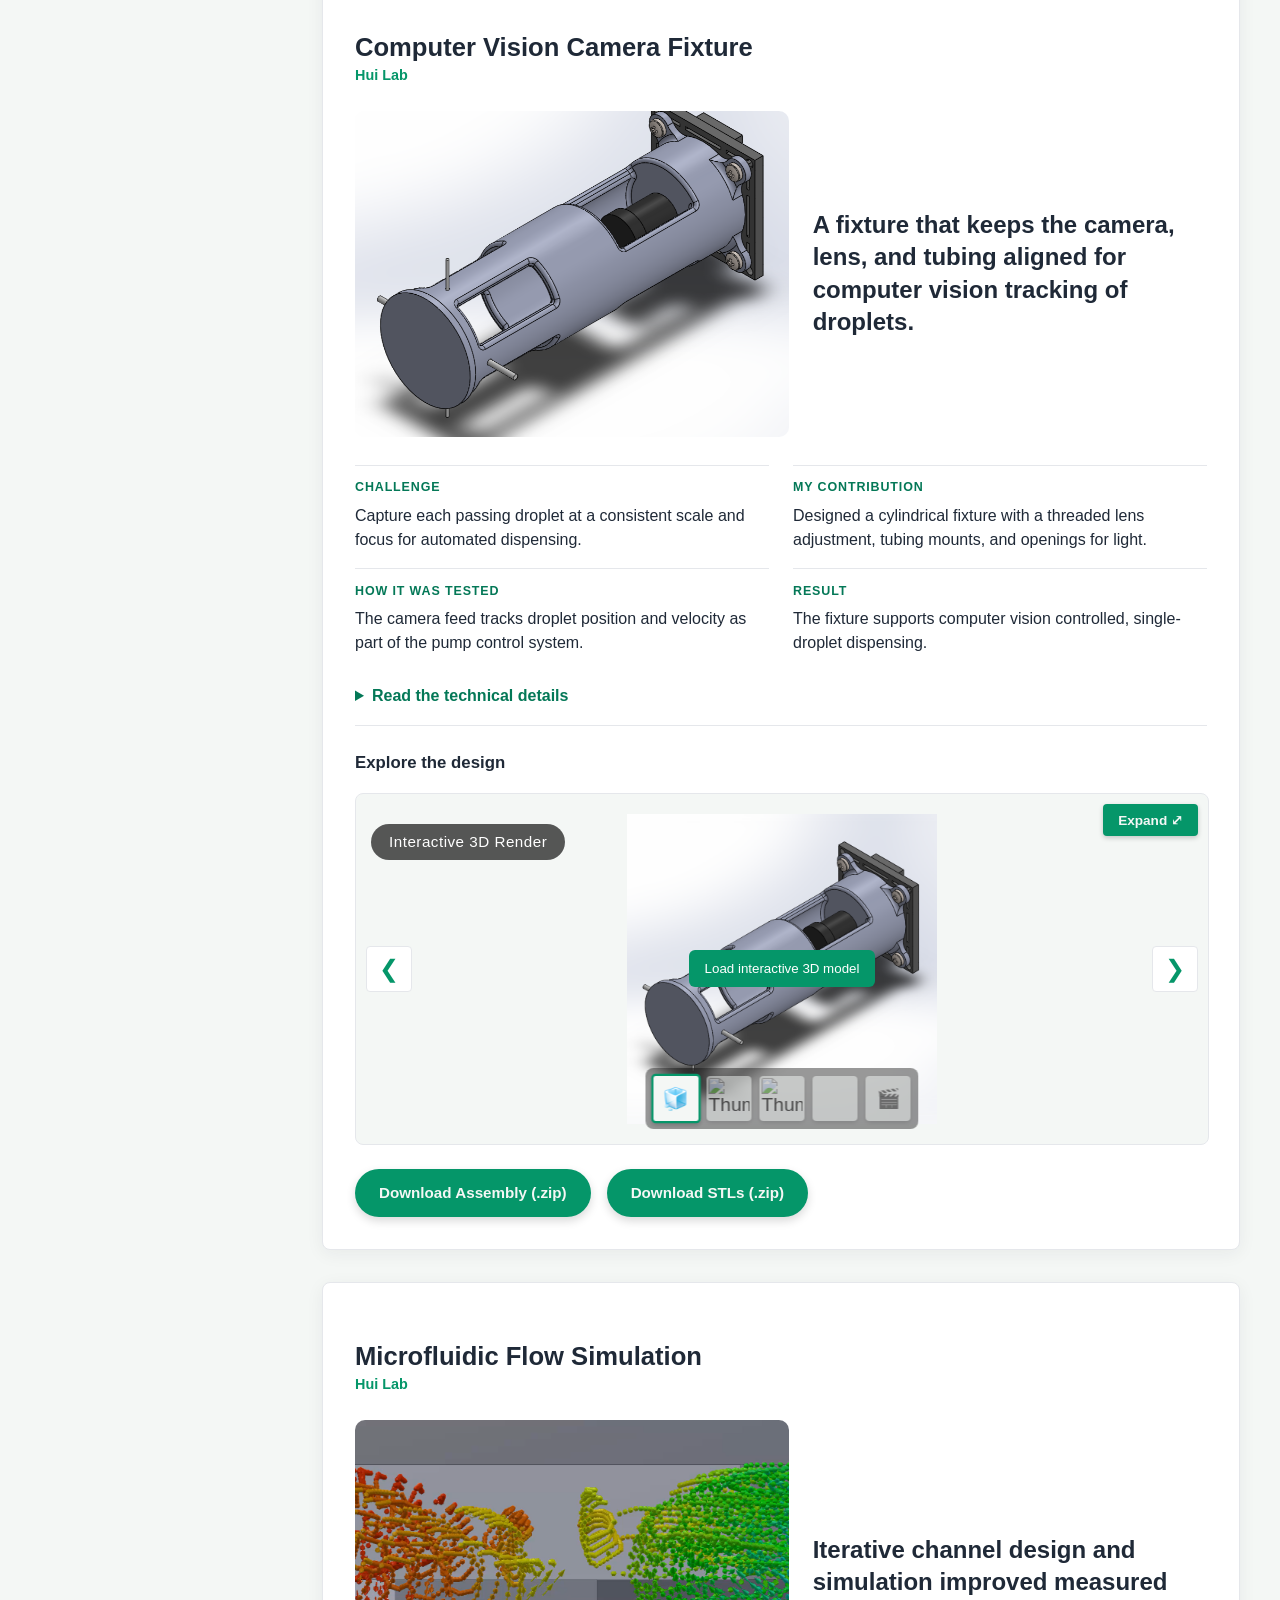
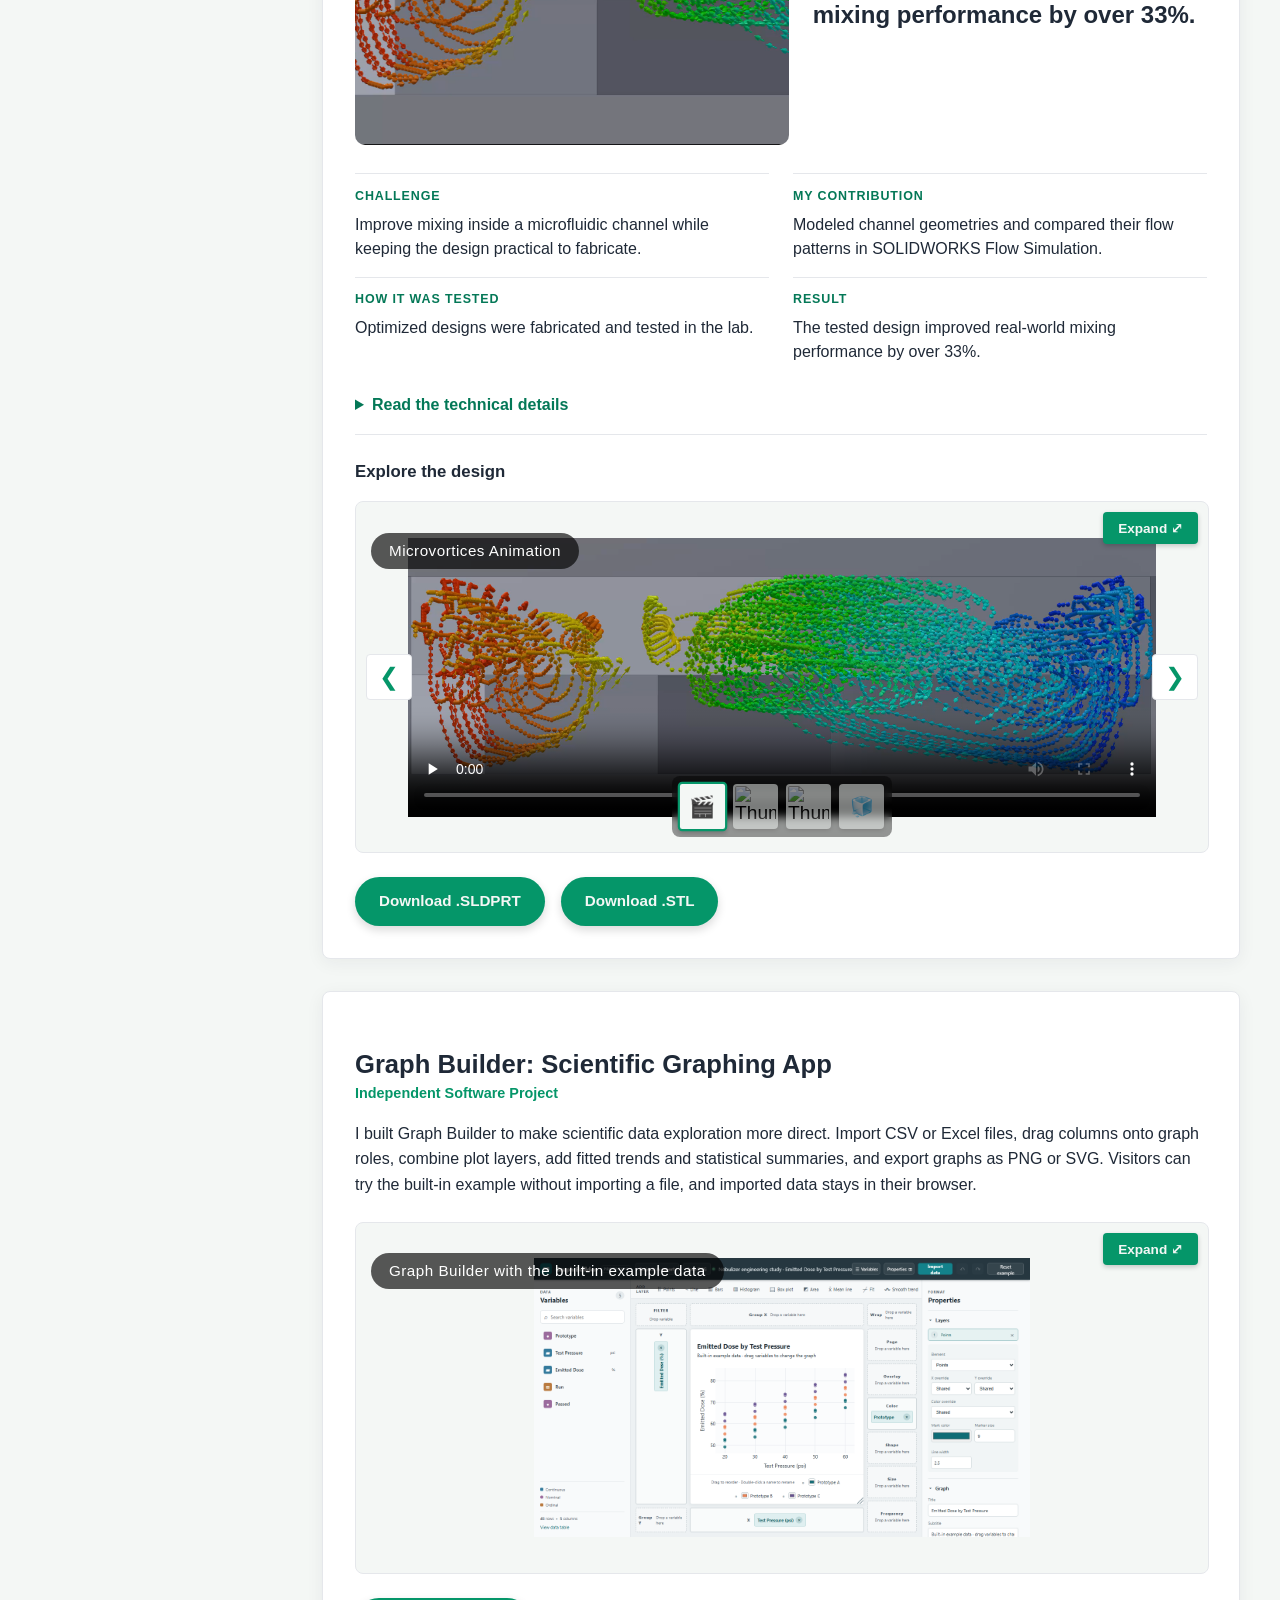
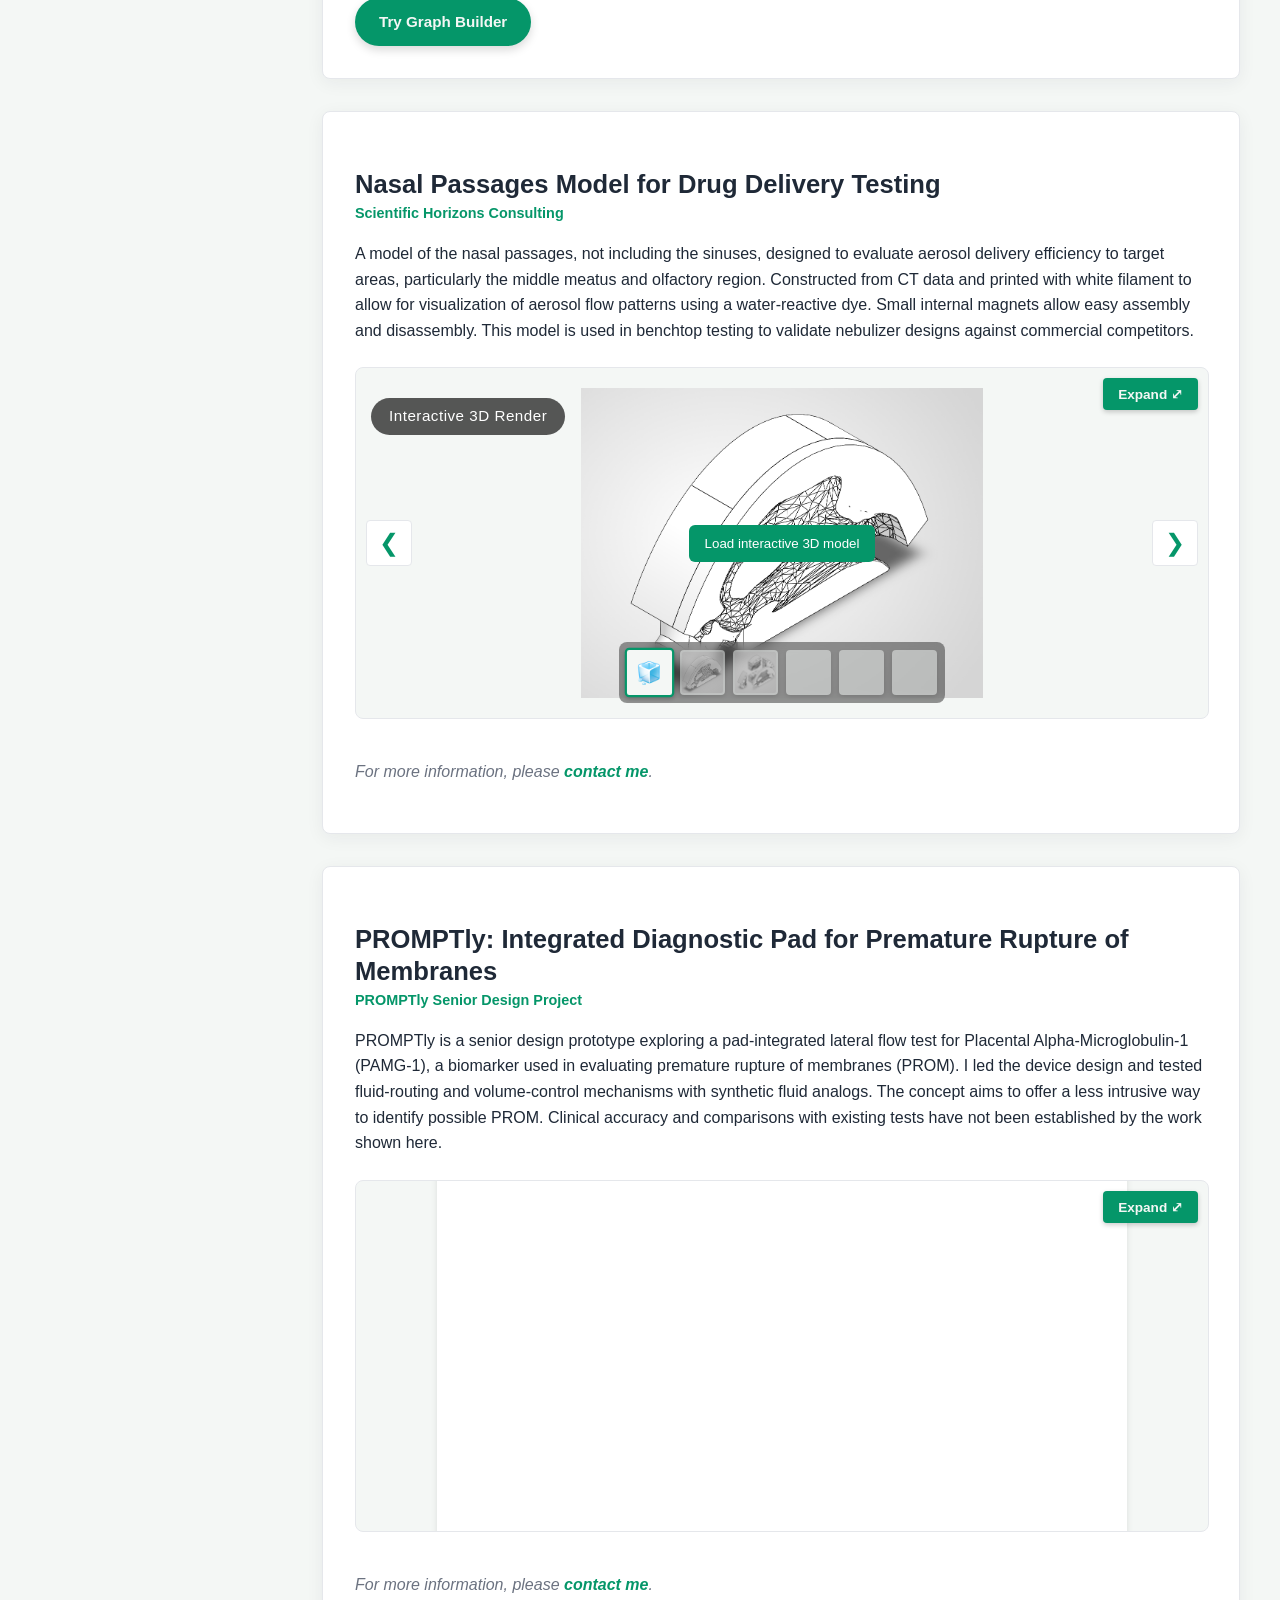
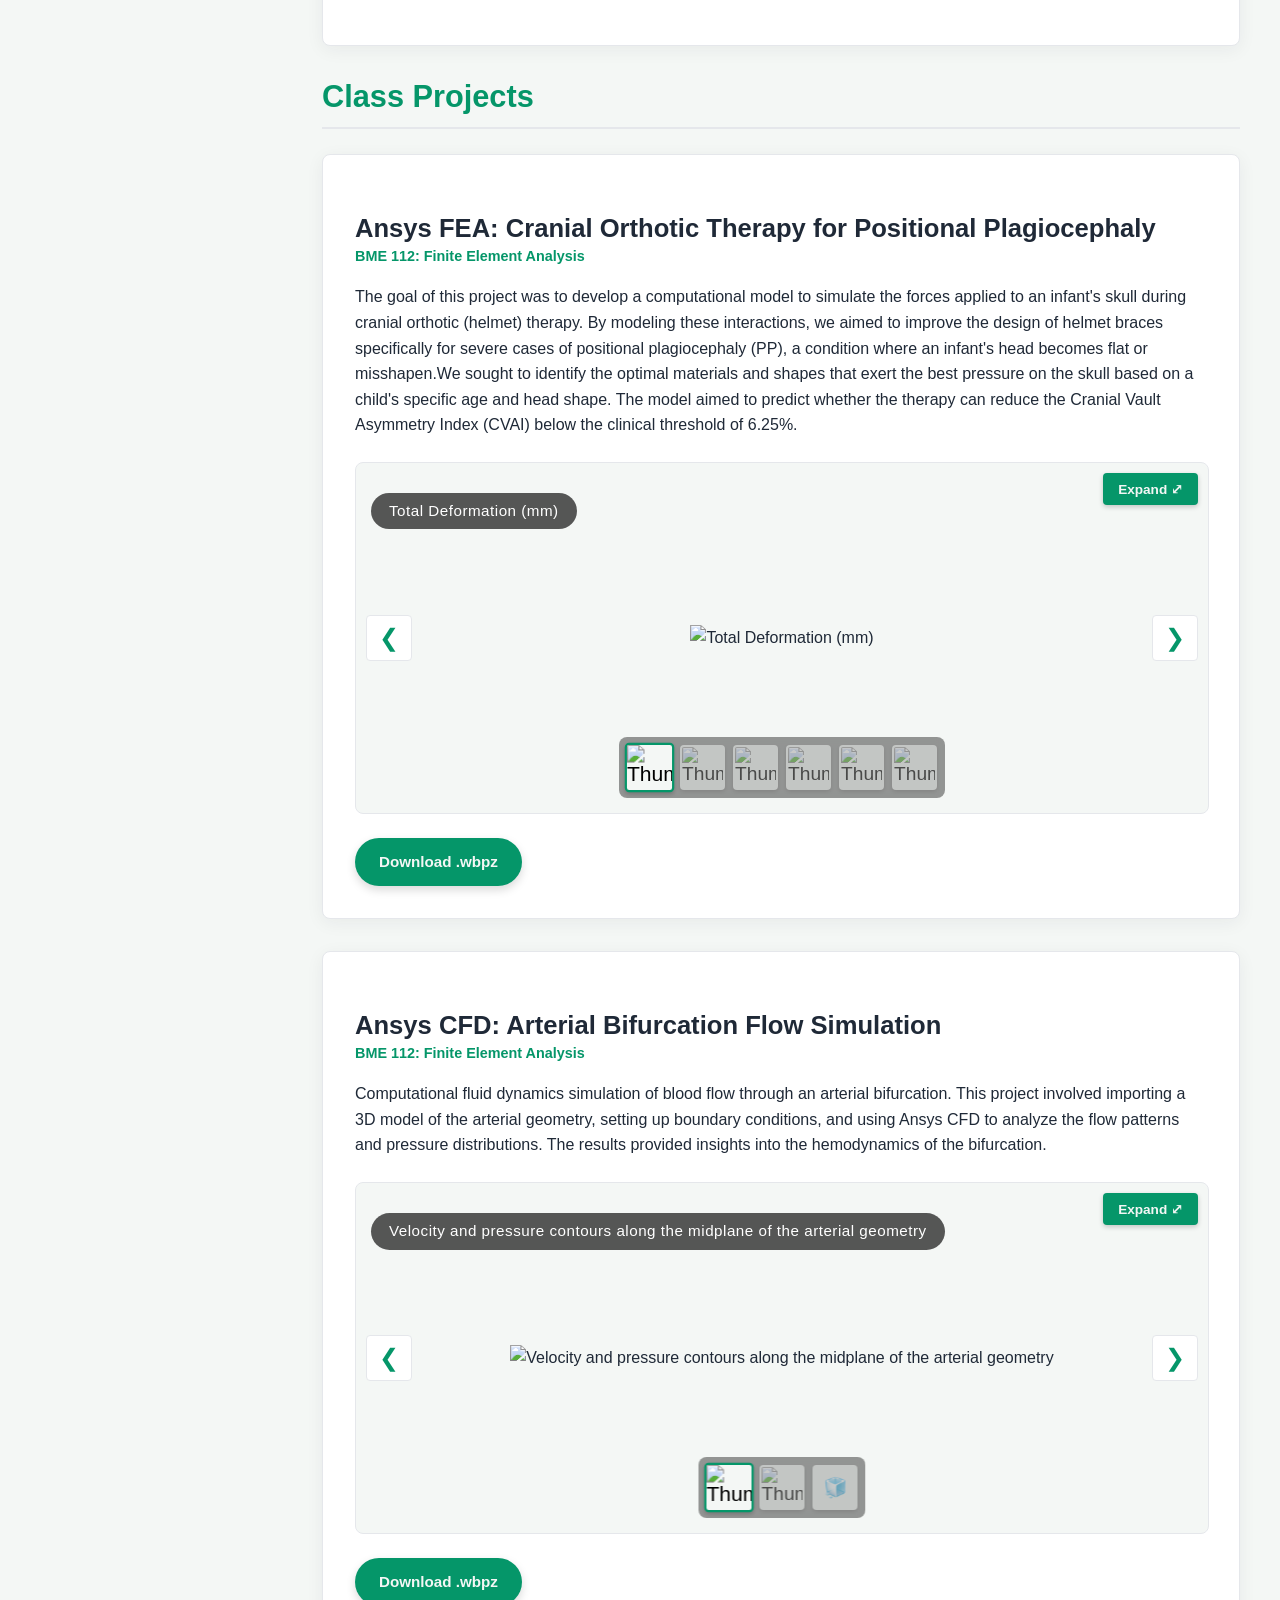
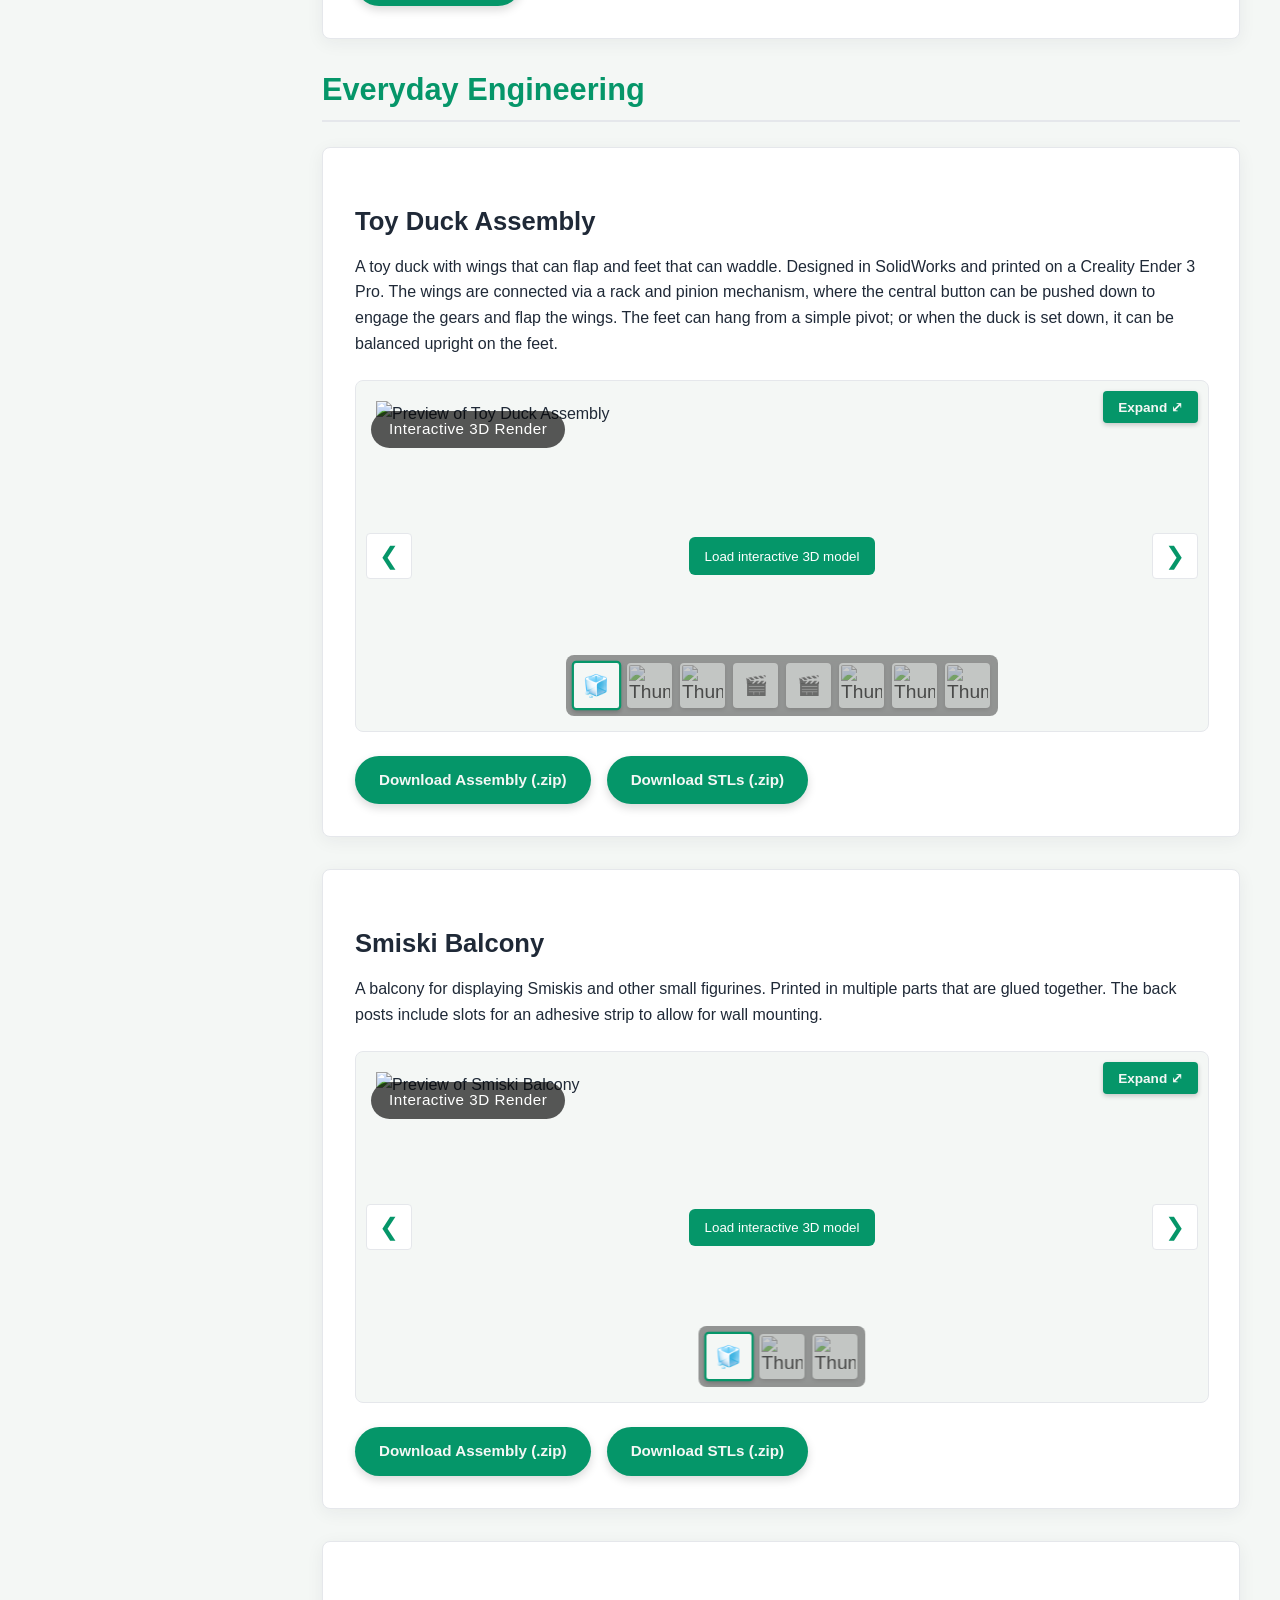
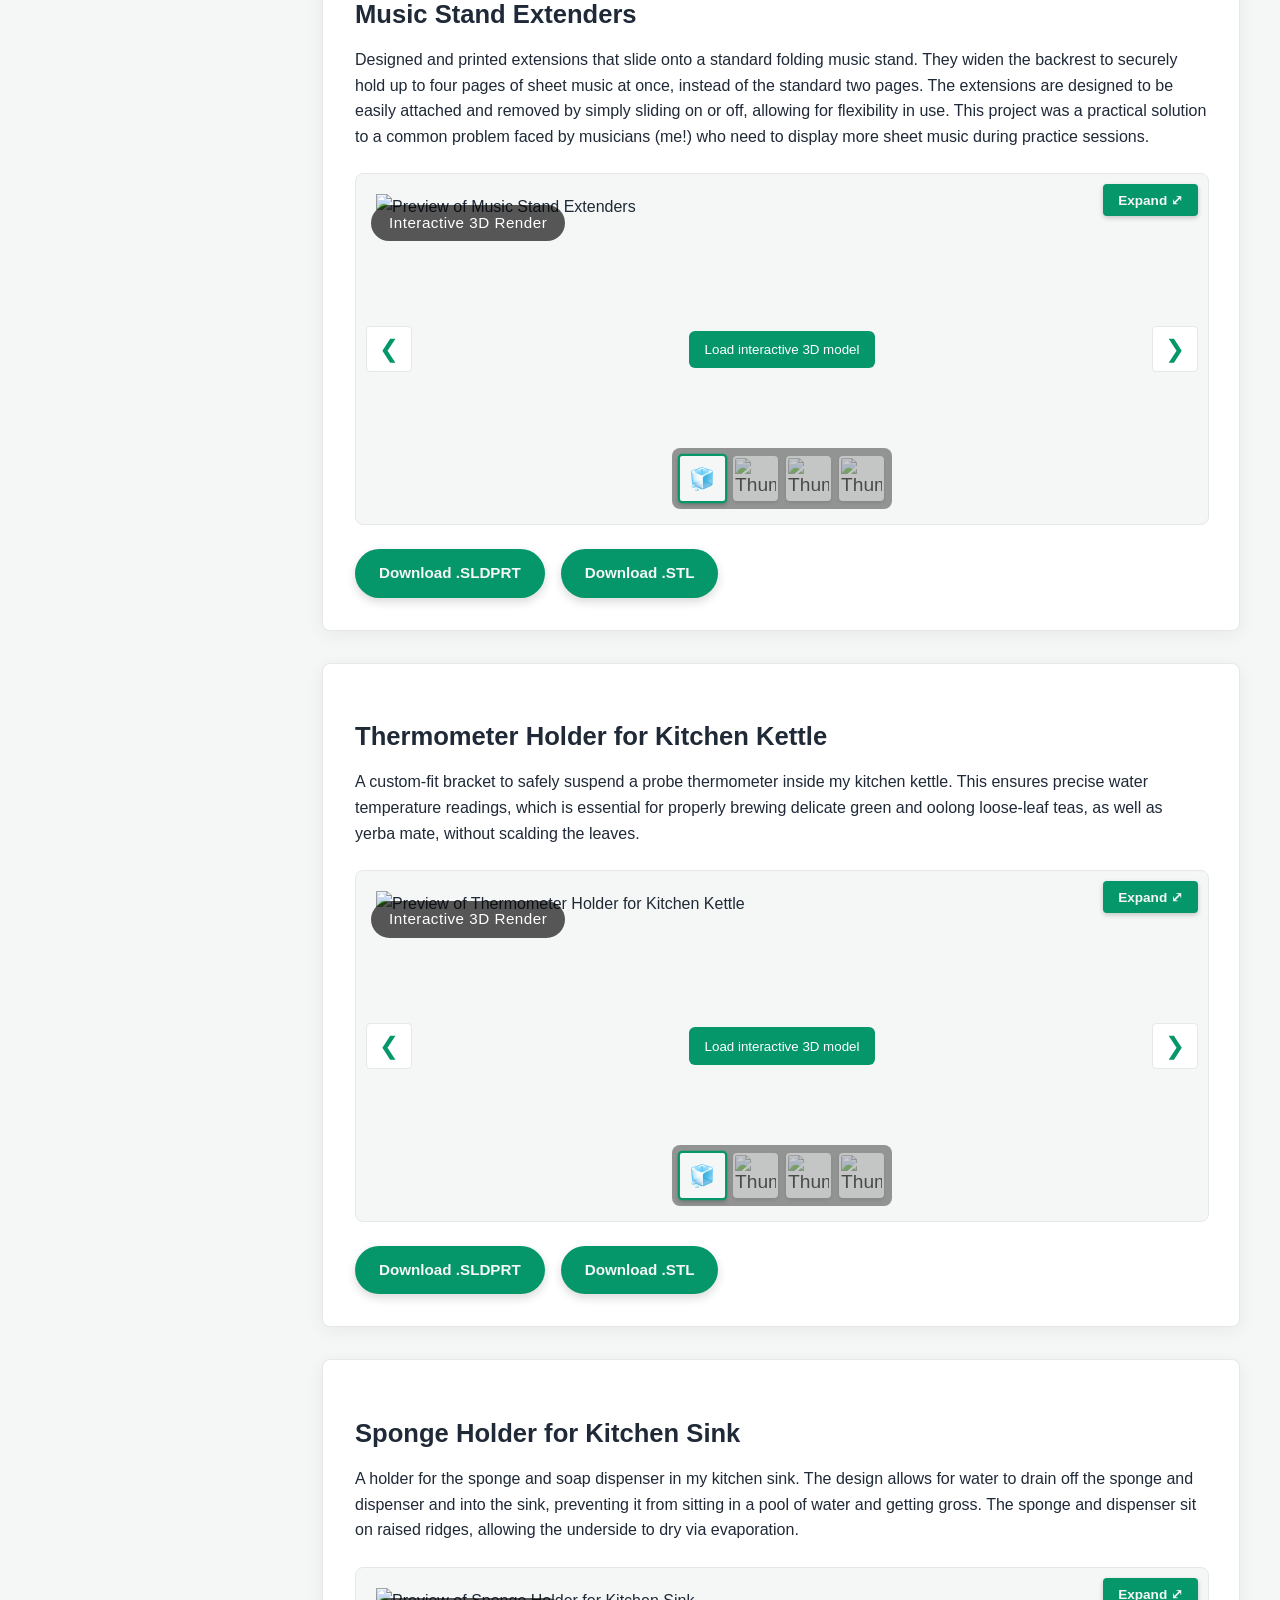
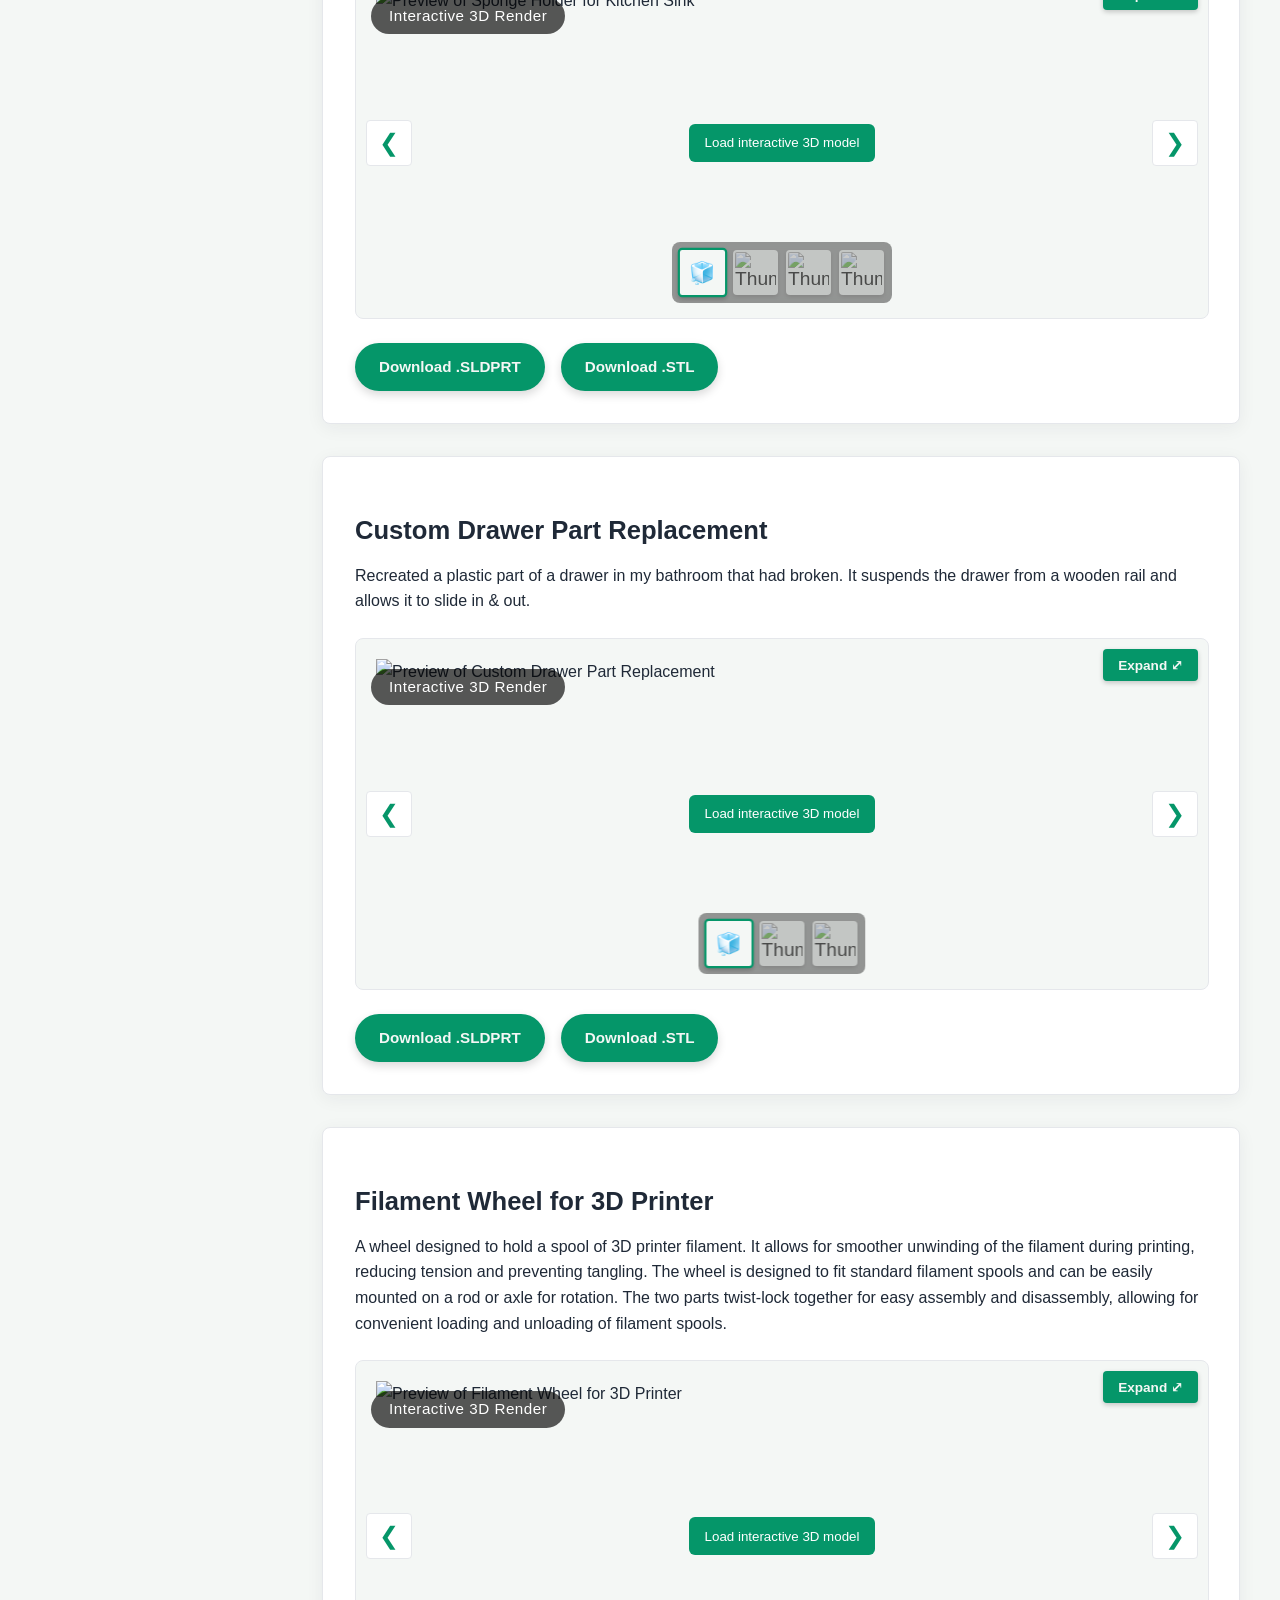
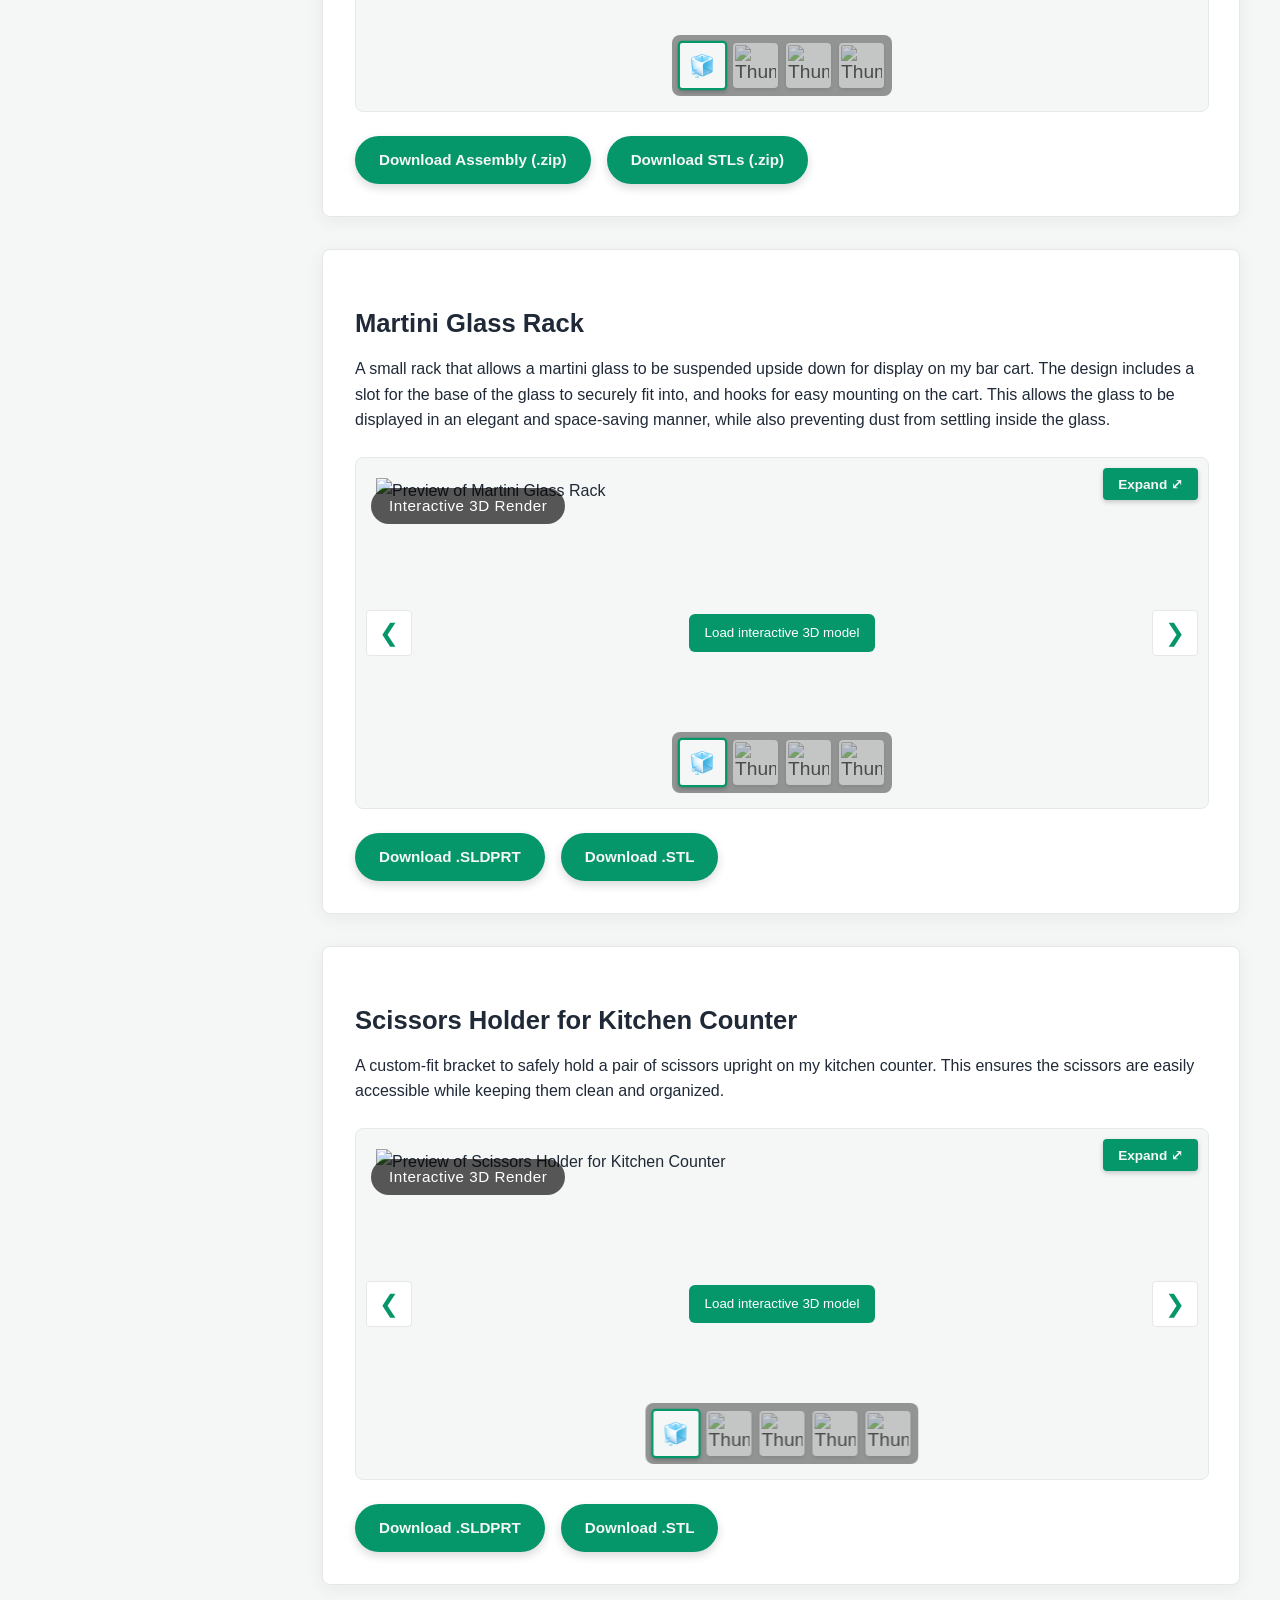
==== commit 8a147111: "Clarify project claims and add page-specific share previews" ====
--- a/portfolio.html
+++ b/portfolio.html
@@ -7,10 +7,14 @@
     <meta name="description" content="Medical device R&D, microfluidics, simulation, and prototyping projects by Timothy Lasater, a biomedical engineer and UC Irvine graduate.">
     <meta name="author" content="Timothy Lasater">
     <meta name="keywords" content="Timothy Lasater, Biomedical Engineer, UC Irvine, Medical Device R&D, SolidWorks">
-    <meta property="og:title" content="Timothy Lasater | Biomedical Engineer">
-    <meta property="og:description" content="Portfolio and projects focusing on rapid prototyping, fluid dynamics, and drug delivery.">
-    <meta property="og:url" content="https://timothylasater.com">
+    <link rel="canonical" href="https://timothylasater.com/portfolio.html">
+    <meta property="og:title" content="Engineering Portfolio | Timothy Lasater">
+    <meta property="og:description" content="Medical device R&D, microfluidics, simulation, and hands-on prototyping through selected case studies.">
+    <meta property="og:url" content="https://timothylasater.com/portfolio.html">
     <meta property="og:type" content="website">
+    <meta property="og:image" content="https://timothylasater.com/assets/sinus-closeup.jpg">
+    <meta property="og:image:alt" content="Physical nasal sinus model featured in Timothy Lasater's engineering portfolio">
+    <meta name="twitter:card" content="summary_large_image">
     <link rel="stylesheet" href="style.css">
     <link rel="icon" type="image/svg+xml" href="assets/favicon.svg">
 </head>
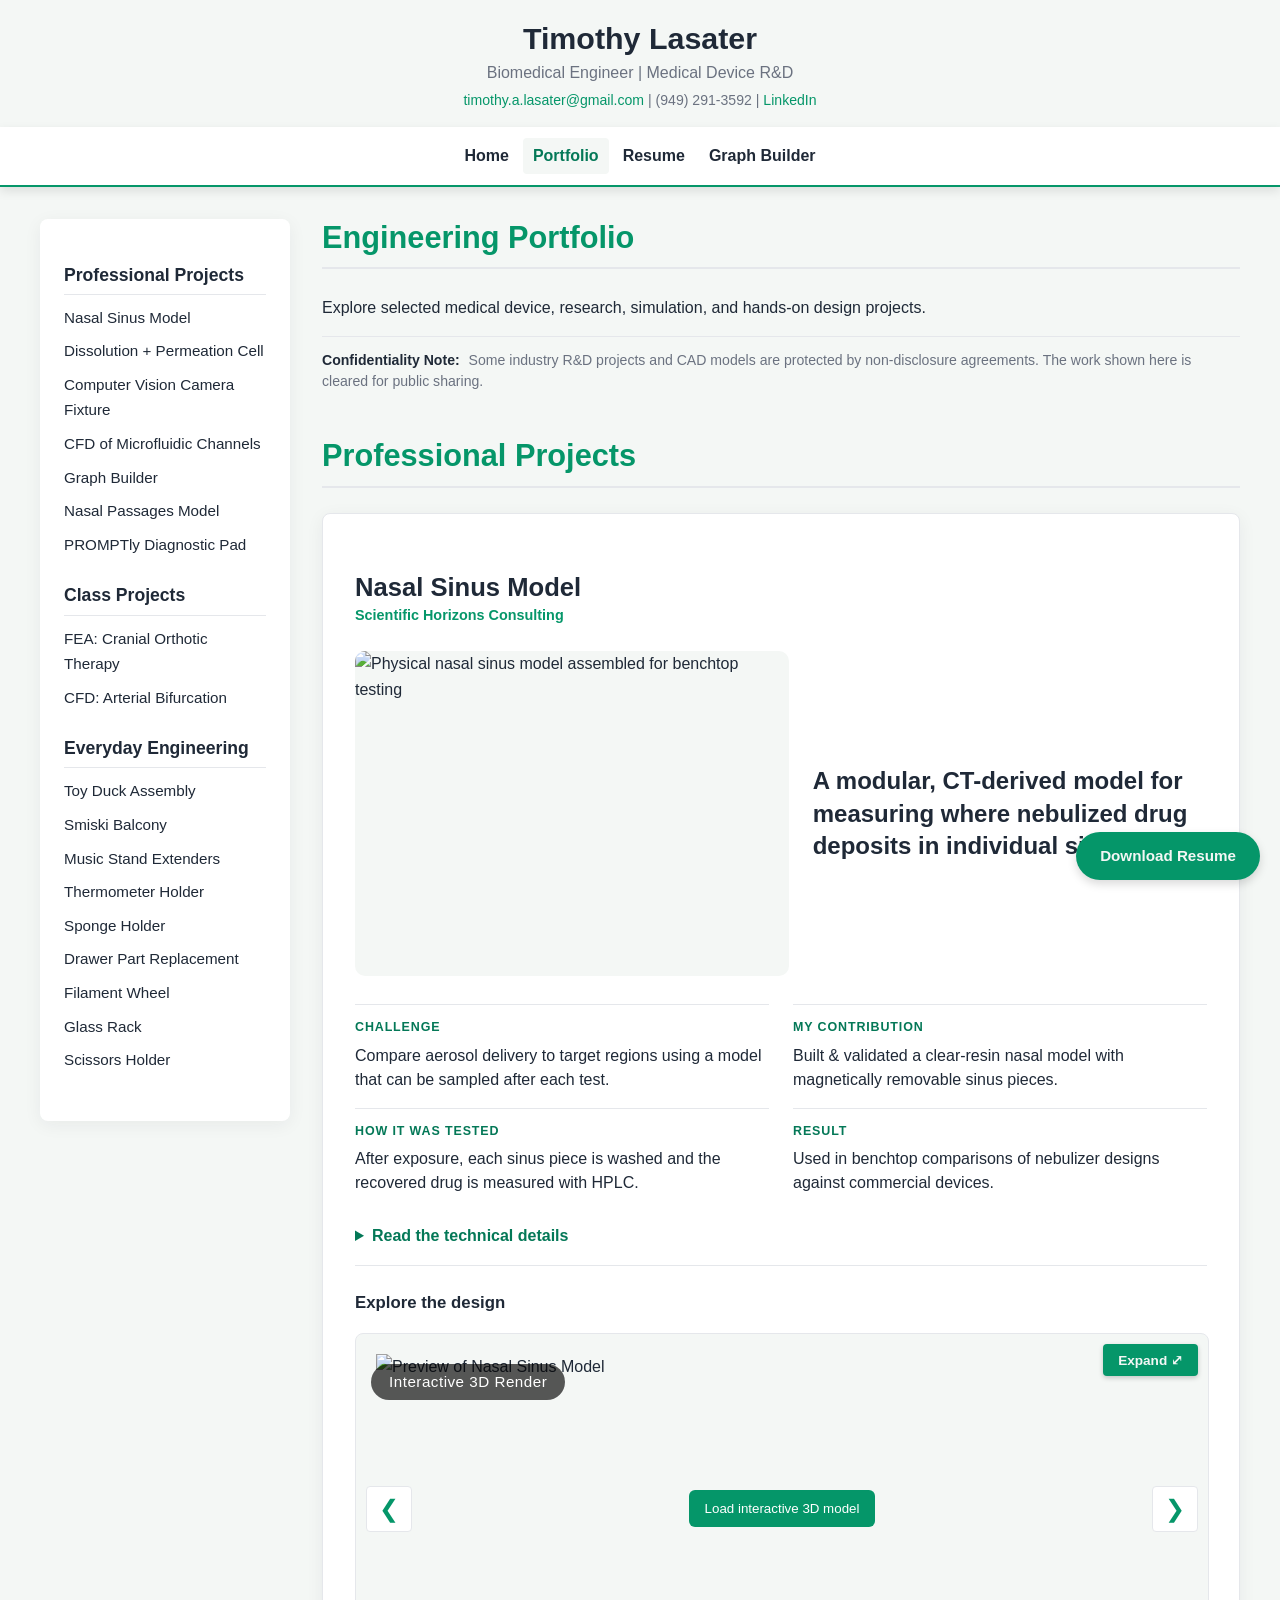
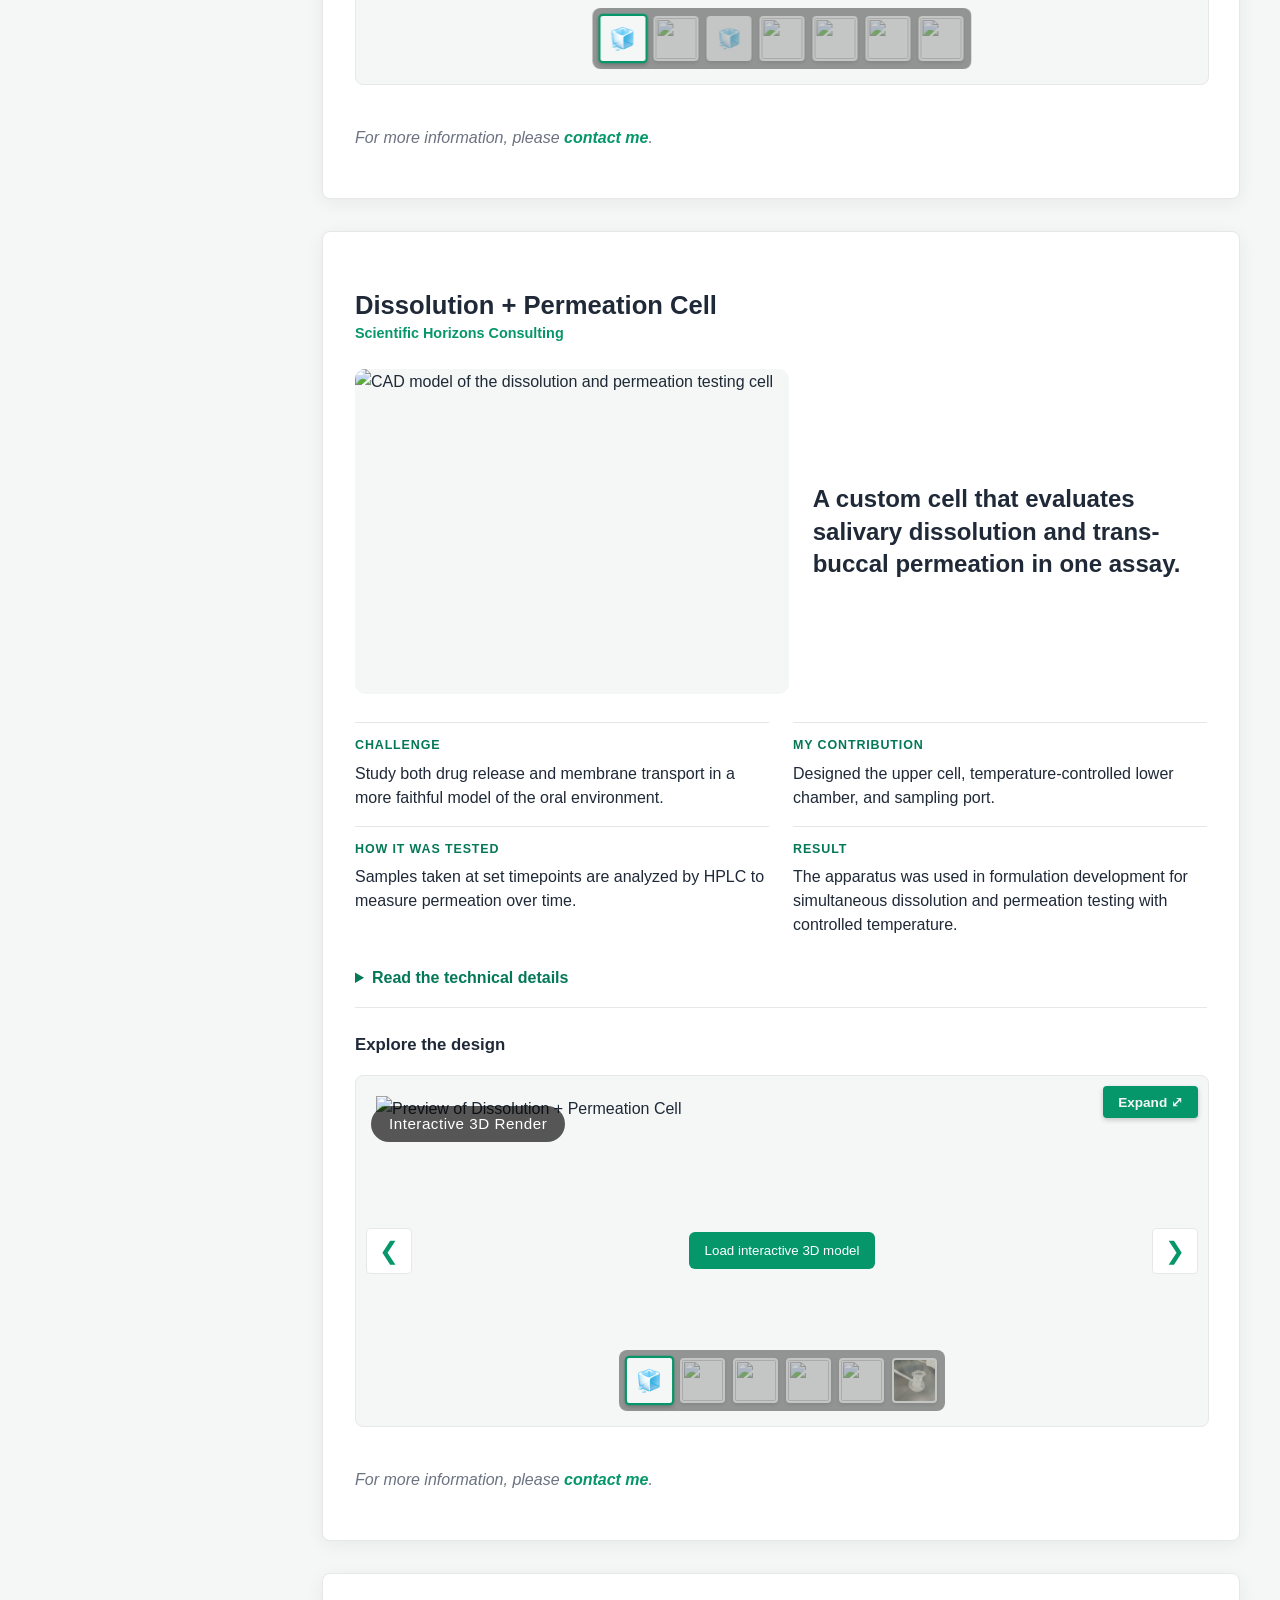
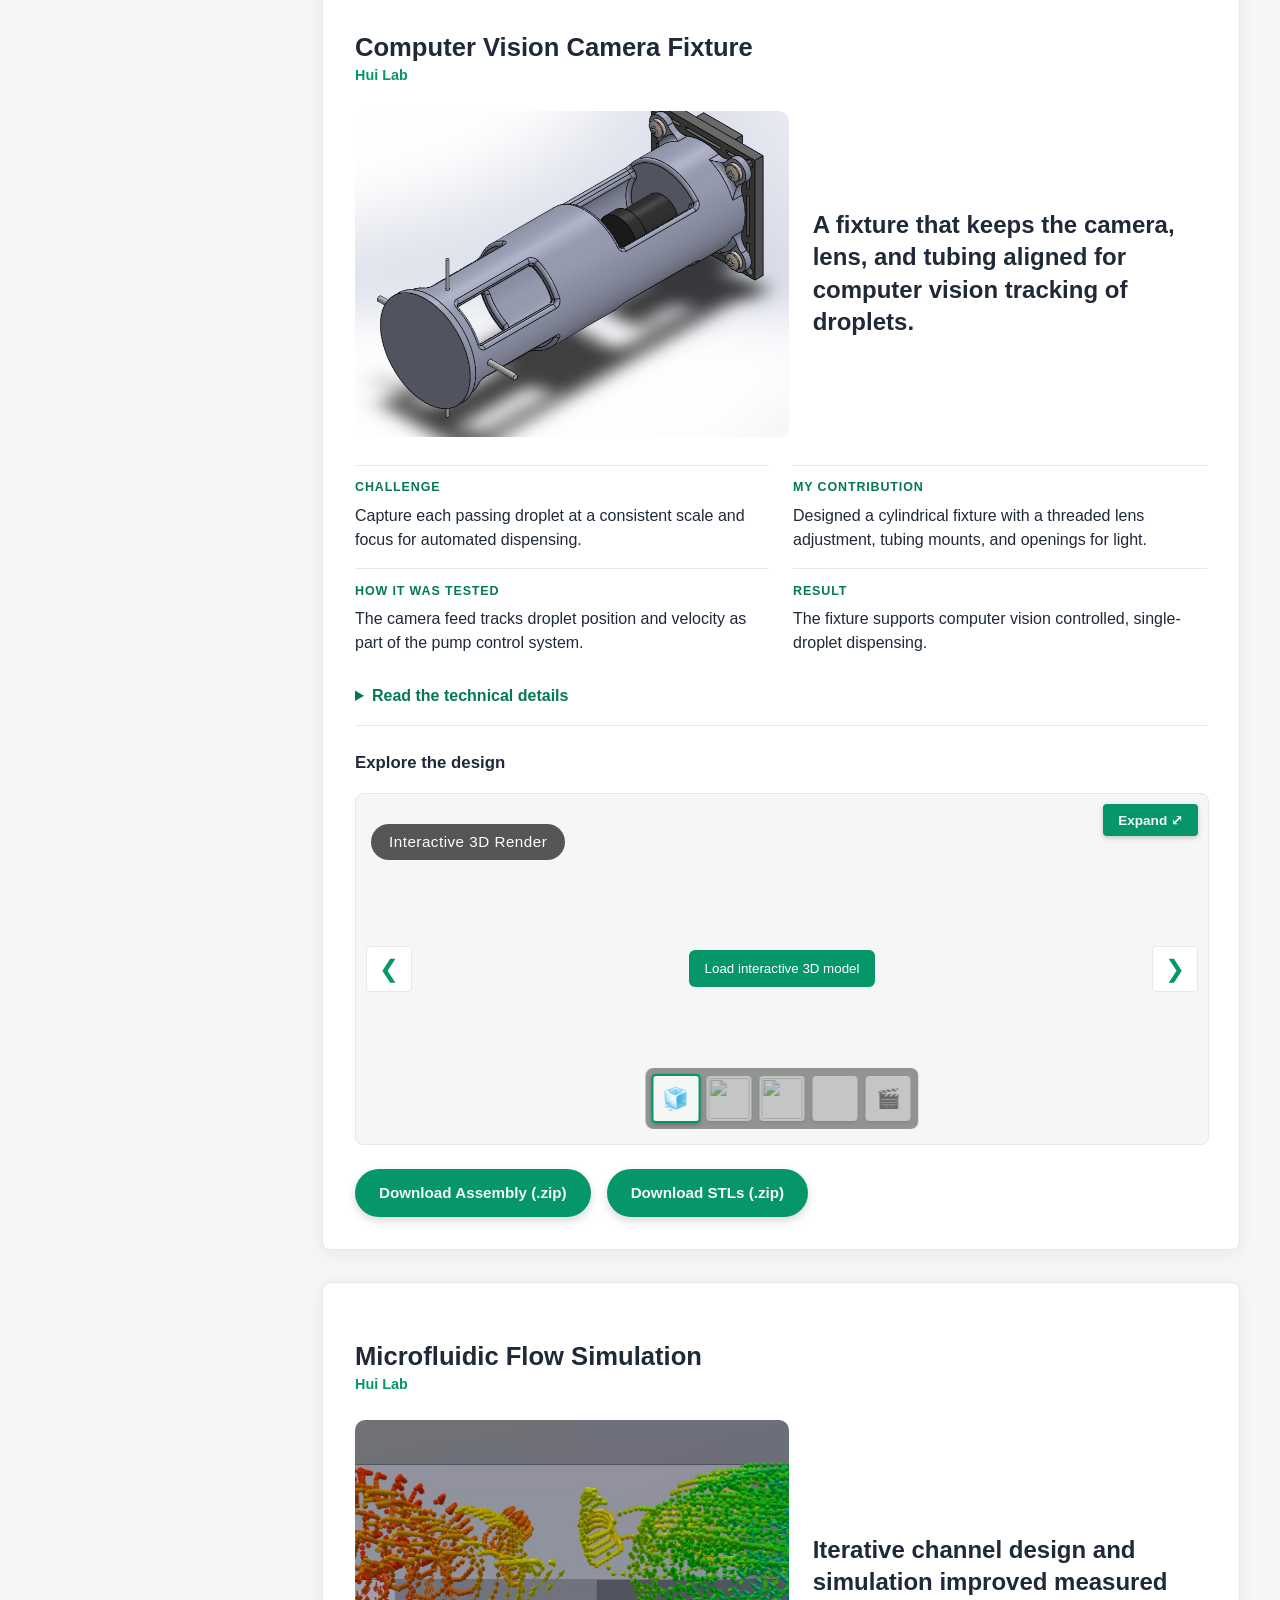
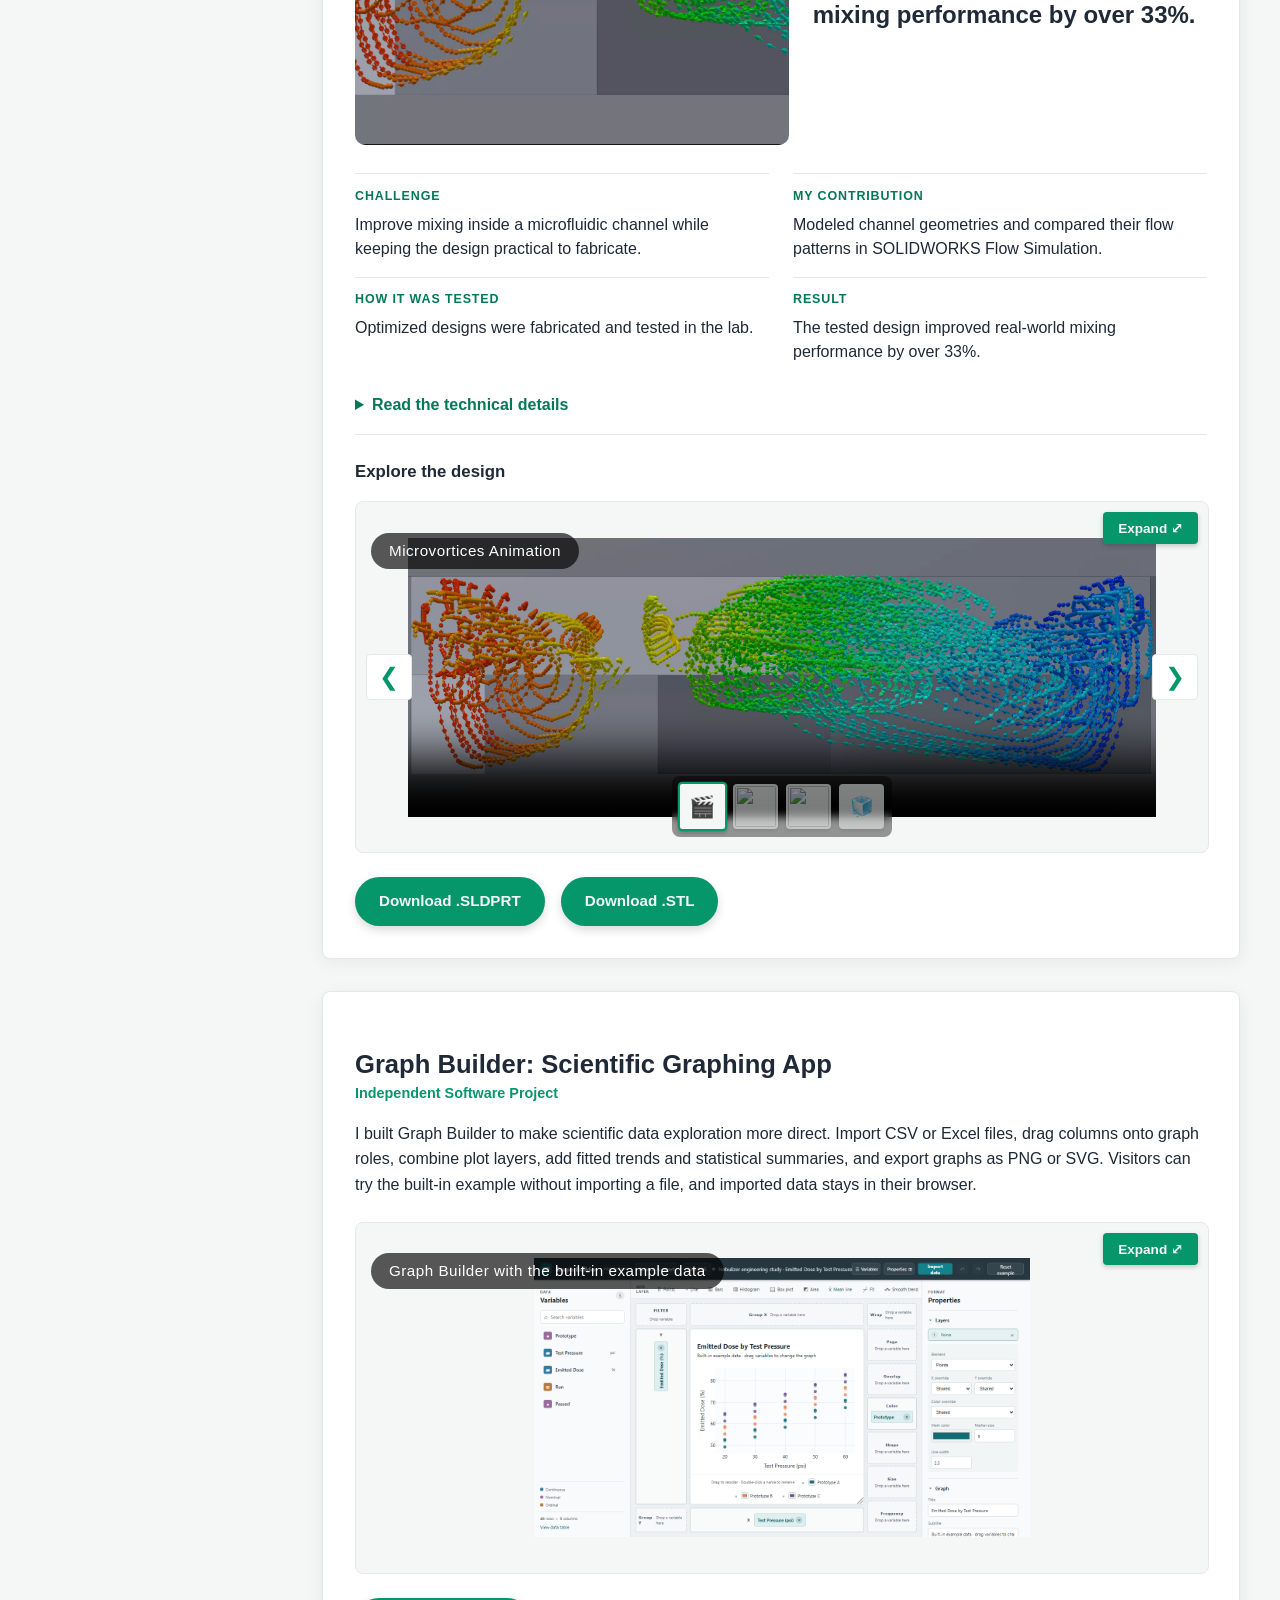
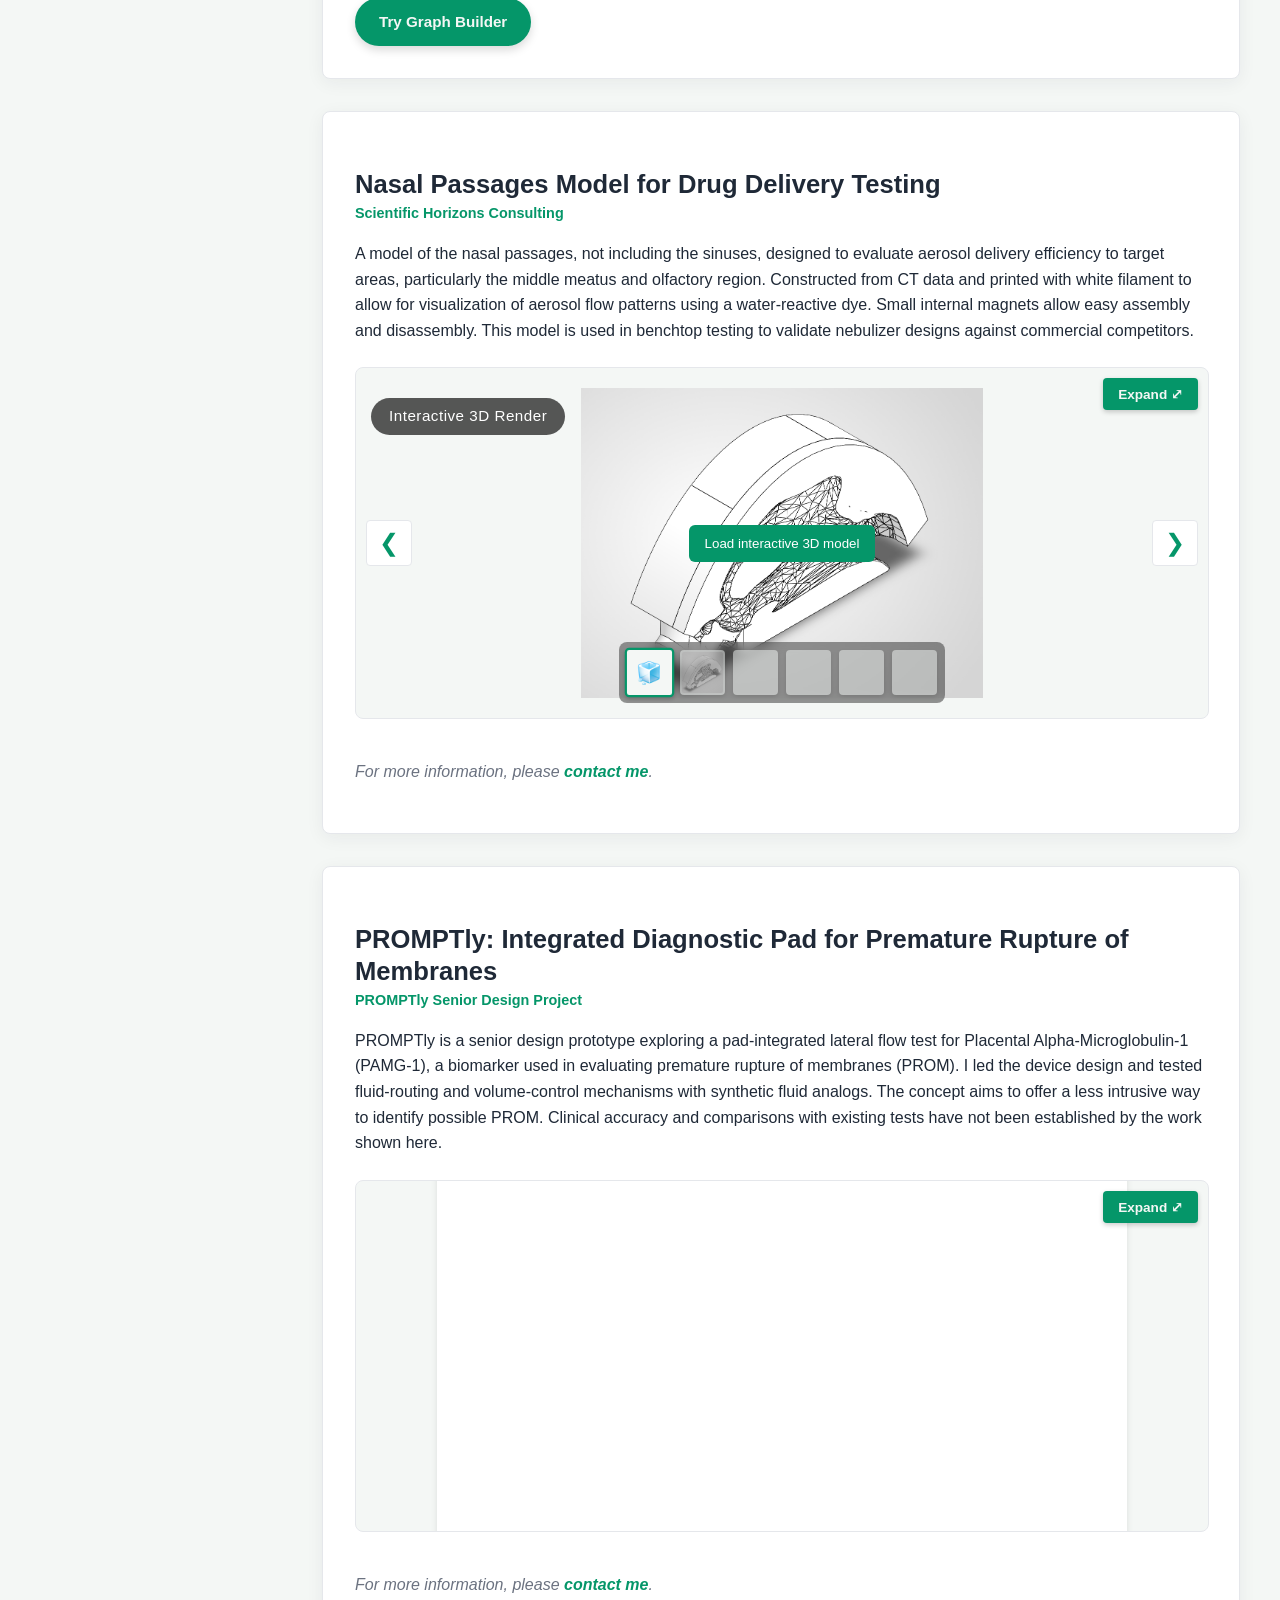
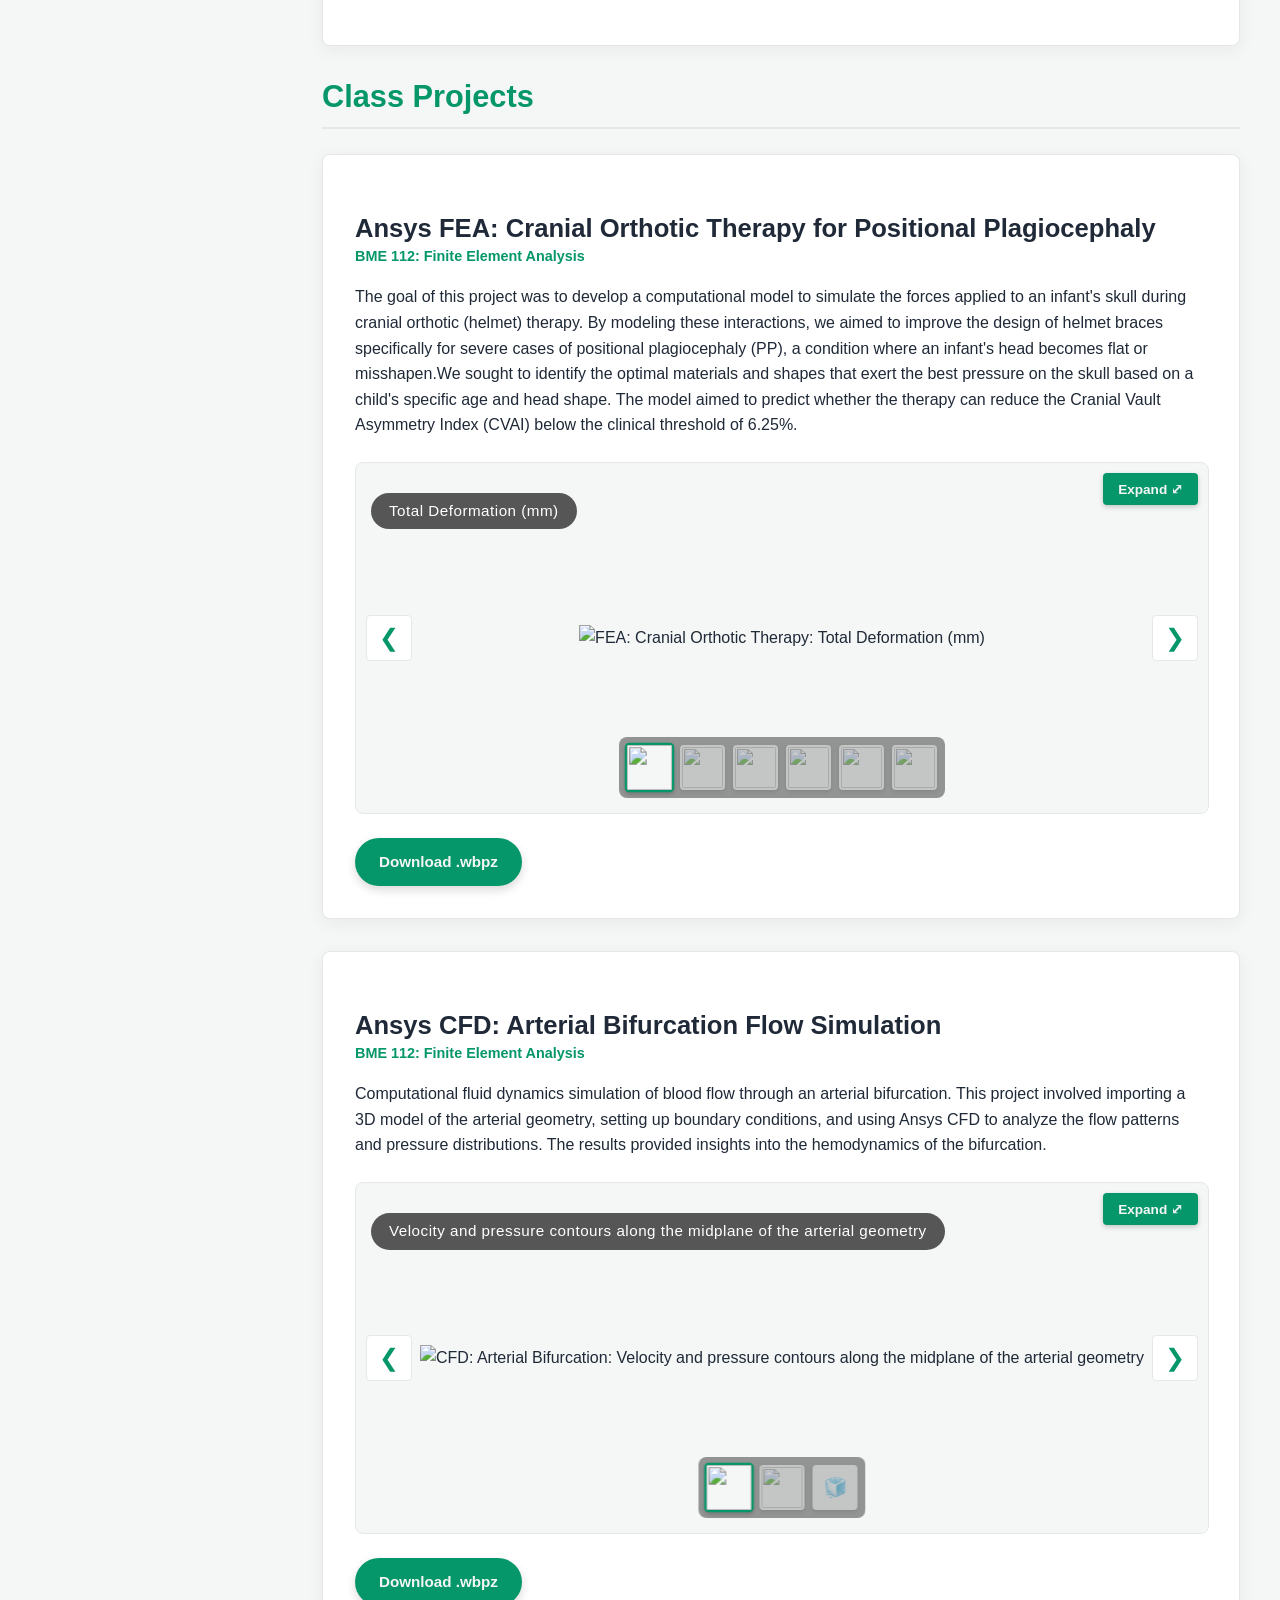
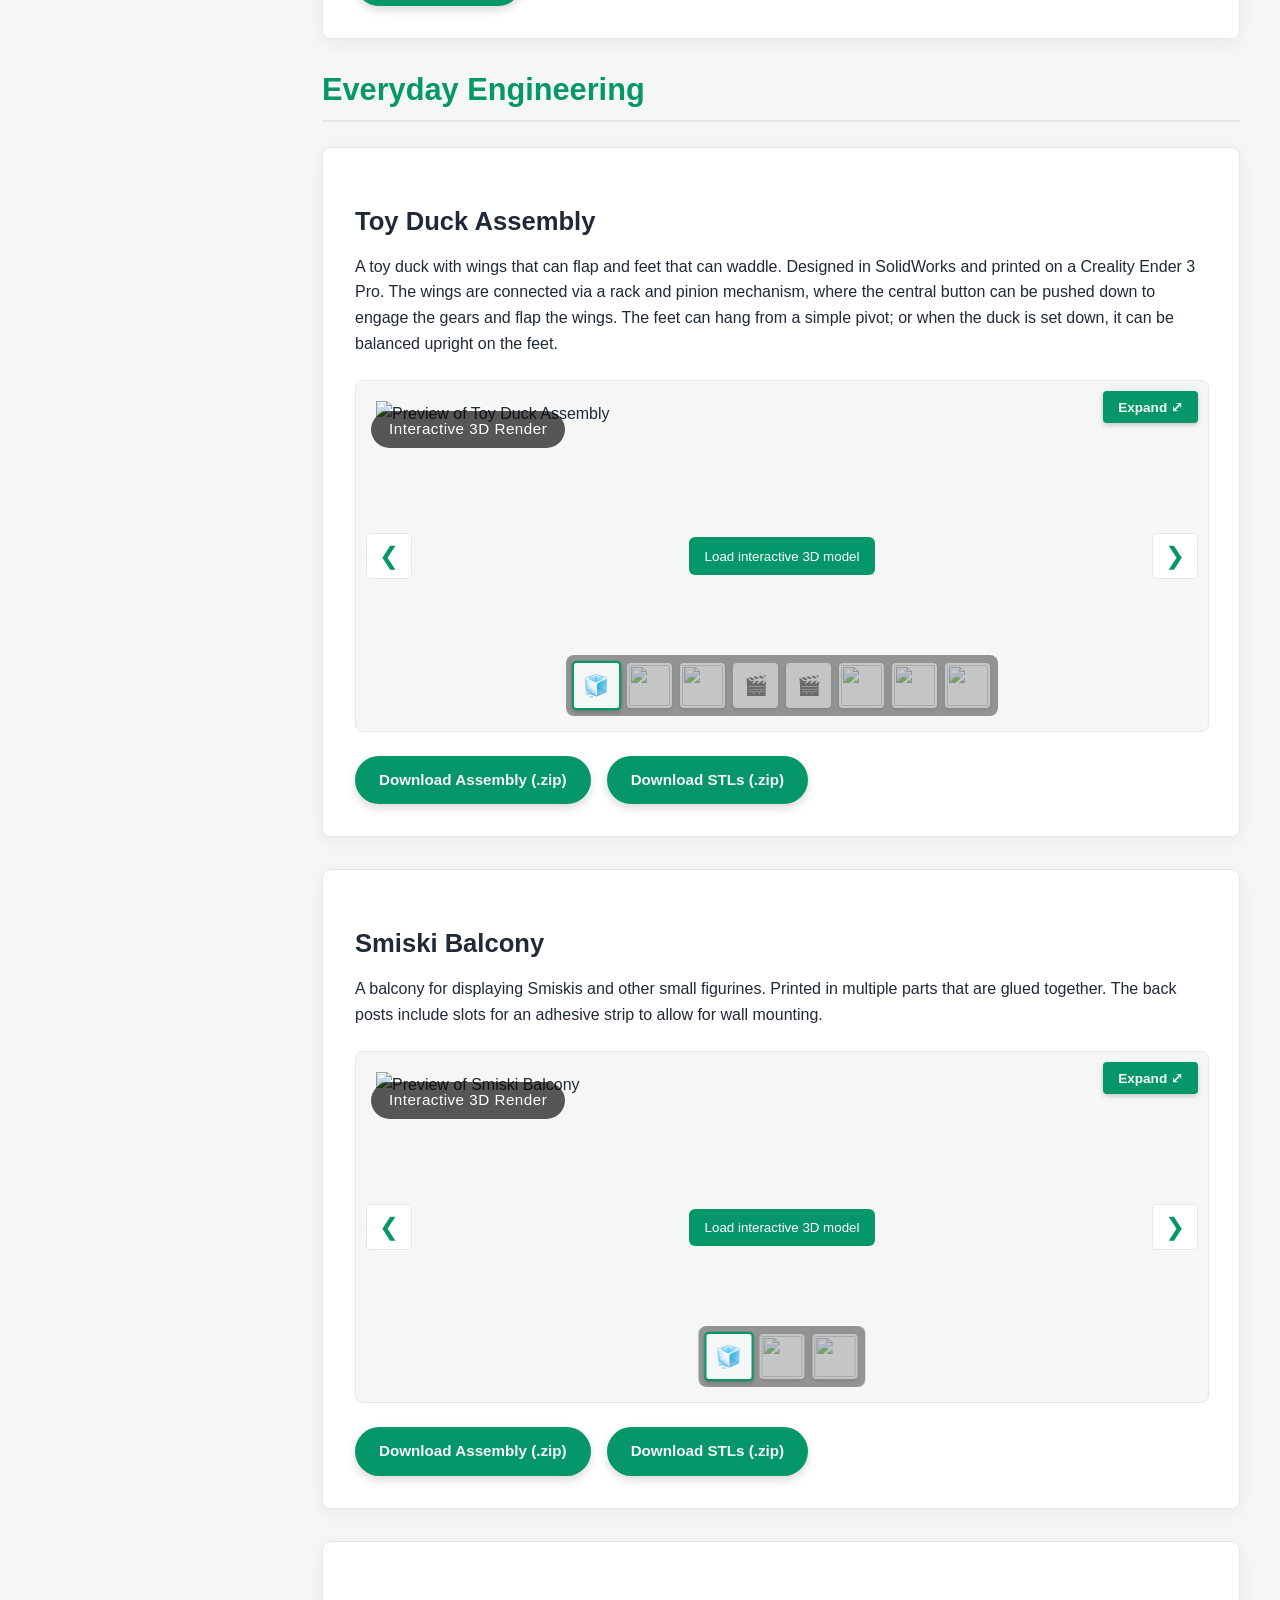
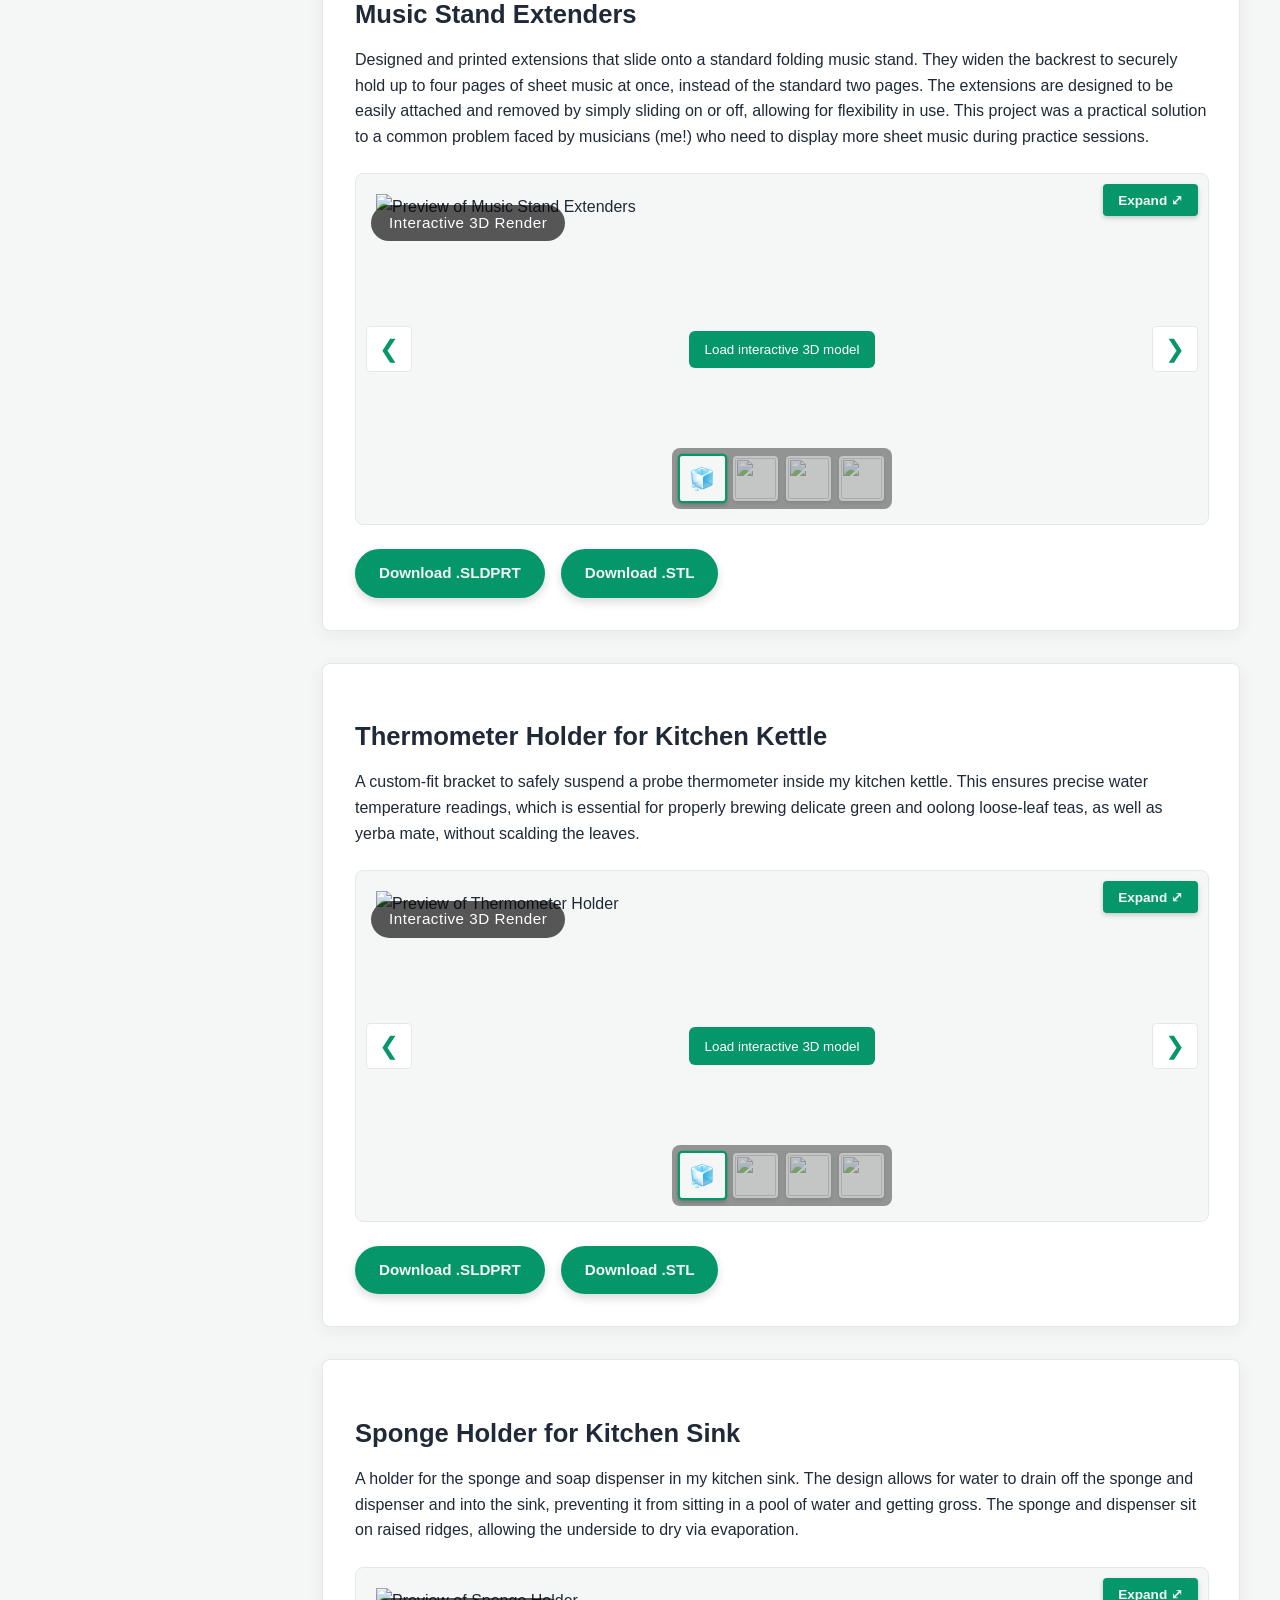
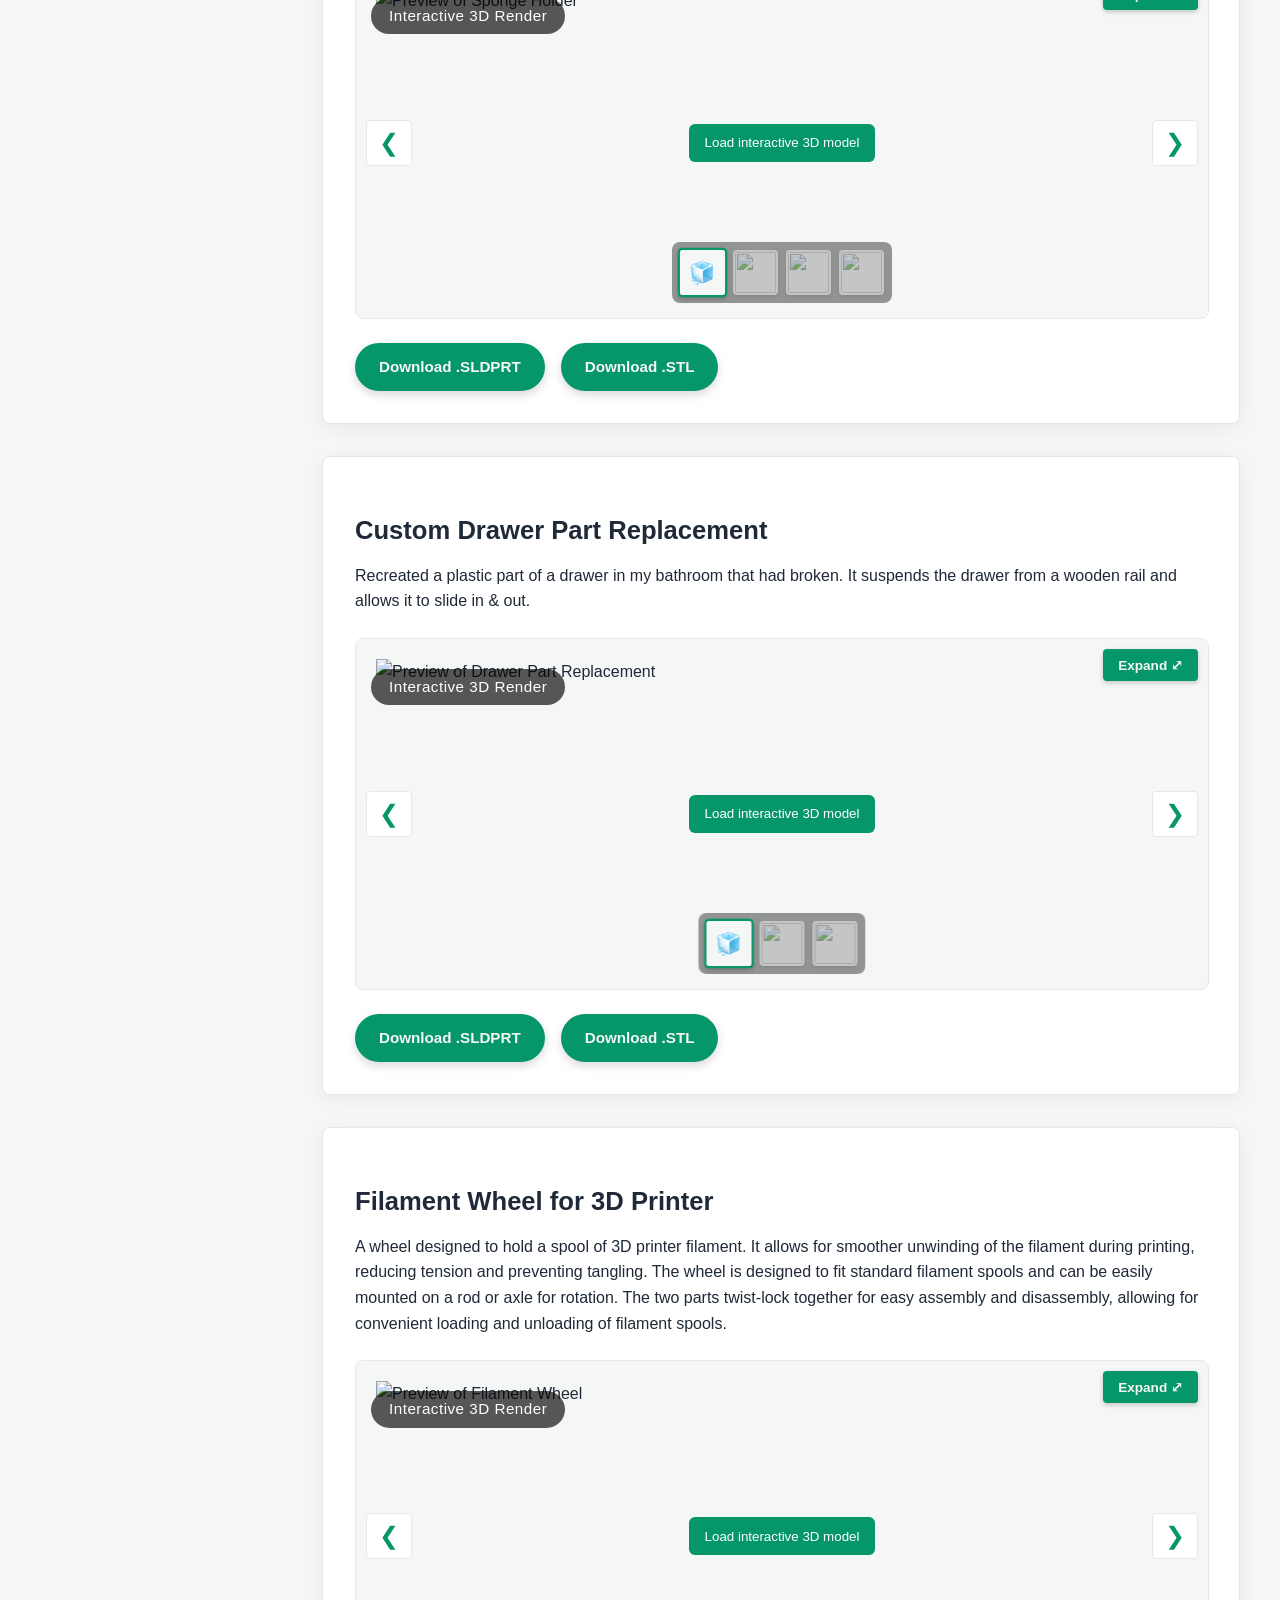
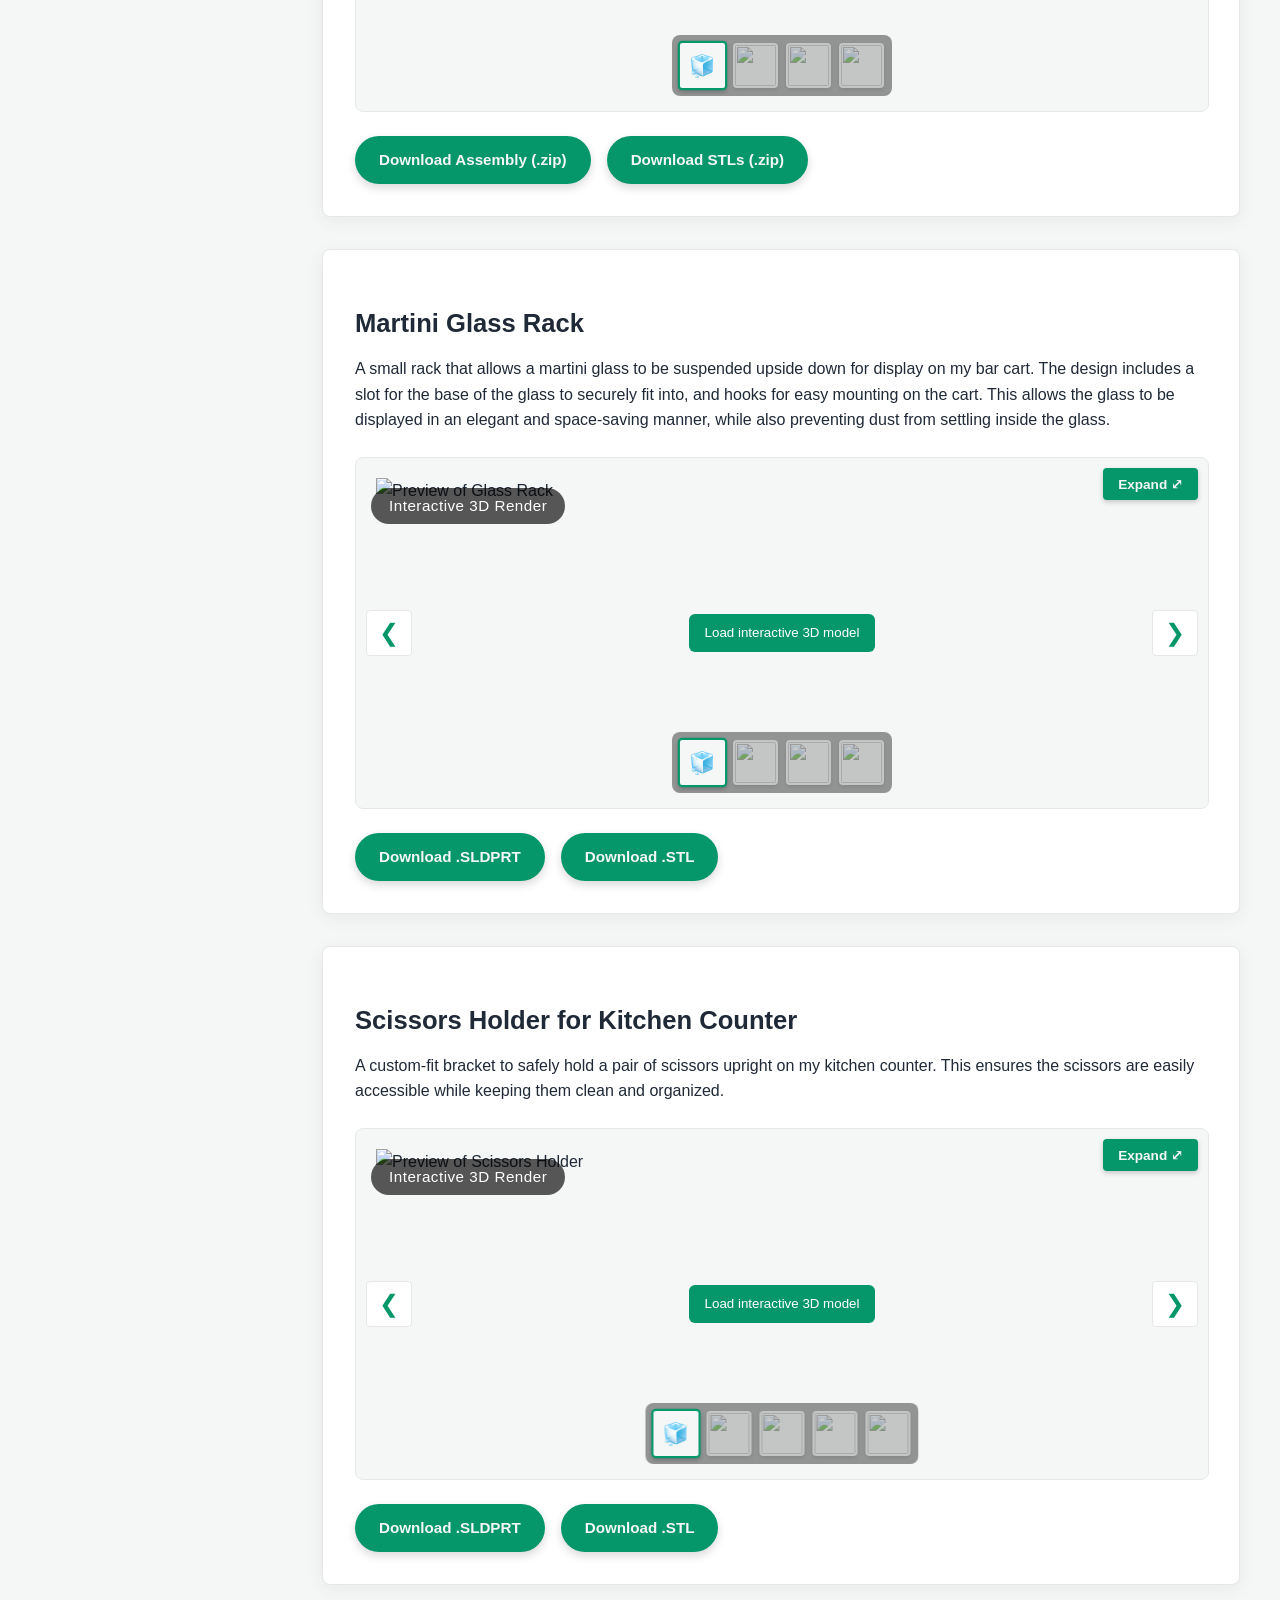
==== commit 9c099dde: "Improve portfolio accessibility and highlight resume outcomes" ====
--- a/portfolio.html
+++ b/portfolio.html
@@ -65,6 +65,12 @@
     </footer>
     
     <script>
+        const escapeAttribute = value => String(value)
+            .replaceAll('&', '&amp;')
+            .replaceAll('"', '&quot;')
+            .replaceAll('<', '&lt;')
+            .replaceAll('>', '&gt;');
+
         // 1. Fetch the JSON data
         fetch('portfolio.json')
             .then(response => response.json())
@@ -123,10 +129,14 @@
                             ? `<a href="${project.website}" class="btn-download">Try Graph Builder</a>`
                             : '';
 
+                        const projectTitle = project.shortTitle || project.caseStudy?.displayTitle || project.title;
+                        const totalSlides = Number(Boolean(project.model3d)) + project.images.length;
+                        const slideLabel = (description, index) => escapeAttribute(`Show ${projectTitle}, slide ${index + 1} of ${totalSlides}: ${description}`);
+
                         // Media sources are attached only when a slide is viewed.
                         const modelPreview = project.caseStudy?.cover || project.images.find(media => !media.type || media.type === 'image')?.url;
                         const modelPreviewHTML = modelPreview
-                            ? `<img class="model-preview" data-preview-src="${modelPreview}" alt="Preview of ${project.title}" decoding="async">`
+                            ? `<img class="model-preview" data-preview-src="${modelPreview}" alt="Preview of ${escapeAttribute(projectTitle)}" decoding="async">`
                             : '';
 
                         // --- New Variable for Thumbnails ---
@@ -140,10 +150,10 @@
                                 <div class="p-slide has-model">
                                     ${modelPreviewHTML}
                                     <button type="button" class="load-model-btn">Load interactive 3D model</button>
-                                    <model-viewer data-src="${project.model3d}" alt="3D Model of ${project.title}" camera-controls></model-viewer>
+                                    <model-viewer data-src="${project.model3d}" alt="3D model of ${escapeAttribute(projectTitle)}" camera-controls></model-viewer>
                                     <p class="slide-label">Interactive 3D Render</p>
                                 </div>`;
-                            thumbnailsHTML += `<button class="thumbnail active" data-index="${slideIndex}" title="3D Model">🧊</button>`;
+                            thumbnailsHTML += `<button type="button" class="thumbnail active" data-index="${slideIndex}" aria-label="${slideLabel('interactive 3D model', slideIndex)}" aria-pressed="true" title="3D model"><span aria-hidden="true">🧊</span></button>`;
                             slideIndex++;
                         }
 
@@ -151,16 +161,18 @@
                         let mediaHTML = '';
                         project.images.forEach(media => {
                             const captionHTML = media.caption ? `<p class="slide-label">${media.caption}</p>` : '';
-                            const altText = media.caption || 'Portfolio Media';
+                            const description = media.caption || media.alt || (media.type === 'document' ? 'project presentation' : 'project image');
+                            const altText = escapeAttribute(media.alt || `${projectTitle}: ${description}`);
                             const isActive = slideIndex === 0 ? 'active' : ''; // Make first thumb active if there's no primary 3D model
+                            const isPressed = slideIndex === 0 ? 'true' : 'false';
 
                             if (media.type === 'video') {
                                 mediaHTML += `
                                     <div class="p-slide">
-                                        <video data-src="${media.url}" data-poster="${media.poster || modelPreview || ''}" preload="none" playsinline controls></video>
+                                        <video data-src="${media.url}" data-poster="${media.poster || modelPreview || ''}" preload="none" playsinline controls aria-label="${altText}"></video>
                                         ${captionHTML}
                                     </div>`;
-                                thumbnailsHTML += `<button class="thumbnail ${isActive}" data-index="${slideIndex}" title="${altText}">🎬</button>`;
+                                thumbnailsHTML += `<button type="button" class="thumbnail ${isActive}" data-index="${slideIndex}" aria-label="${slideLabel(description, slideIndex)}" aria-pressed="${isPressed}" title="${altText}"><span aria-hidden="true">🎬</span></button>`;
                                 
                             } else if (media.type === '3d') {
                                 // --- NEW: Handle additional 3D models ---
@@ -171,16 +183,16 @@
                                         <model-viewer data-src="${media.url}" alt="${altText}" camera-controls></model-viewer>
                                         ${captionHTML}
                                     </div>`;
-                                thumbnailsHTML += `<button class="thumbnail ${isActive}" data-index="${slideIndex}" title="${altText}">🧊</button>`;
+                                thumbnailsHTML += `<button type="button" class="thumbnail ${isActive}" data-index="${slideIndex}" aria-label="${slideLabel(description, slideIndex)}" aria-pressed="${isPressed}" title="${altText}"><span aria-hidden="true">🧊</span></button>`;
                                 
                             } else if (media.type === 'document') {
                                 // --- NEW: Handle PDFs and Google Slides ---
                                 mediaHTML += `
                                     <div class="p-slide">
-                                        <iframe data-src="${media.url}" class="portfolio-document" allowfullscreen="true" mozallowfullscreen="true" webkitallowfullscreen="true"></iframe>
+                                        <iframe data-src="${media.url}" class="portfolio-document" title="${escapeAttribute(projectTitle)} project presentation" allowfullscreen="true" mozallowfullscreen="true" webkitallowfullscreen="true"></iframe>
                                         ${captionHTML}
                                     </div>`;
-                                thumbnailsHTML += `<button class="thumbnail ${isActive}" data-index="${slideIndex}" title="${altText}">📄</button>`;
+                                thumbnailsHTML += `<button type="button" class="thumbnail ${isActive}" data-index="${slideIndex}" aria-label="${slideLabel(description, slideIndex)}" aria-pressed="${isPressed}" title="${altText}"><span aria-hidden="true">📄</span></button>`;
                             
                             } else {
                                 mediaHTML += `
@@ -188,8 +200,8 @@
                                         <img data-src="${media.url}" alt="${altText}" decoding="async">
                                         ${captionHTML}
                                     </div>`;
-                                thumbnailsHTML += `<button class="thumbnail ${isActive}" data-index="${slideIndex}" title="${altText}">
-                                                       <img src="${media.url}" alt="Thumbnail" loading="lazy" decoding="async">
+                                thumbnailsHTML += `<button type="button" class="thumbnail ${isActive}" data-index="${slideIndex}" aria-label="${slideLabel(description, slideIndex)}" aria-pressed="${isPressed}" title="${altText}">
+                                                       <img src="${media.url}" alt="" aria-hidden="true" loading="lazy" decoding="async">
                                                    </button>`;
                             }
                             slideIndex++;
@@ -198,8 +210,7 @@
                         thumbnailsHTML += `</div>`; // Close the thumbnail container
 
                         // --- NEW: Count slides and conditionally hide carousel UI ---
-                        const totalSlides = (project.model3d && project.model3d !== "" ? 1 : 0) + project.images.length;
-                        const navButtonsHTML = totalSlides > 1 ? `<button class="p-prev-btn">&#10094;</button><button class="p-next-btn">&#10095;</button>` : '';
+                        const navButtonsHTML = totalSlides > 1 ? `<button type="button" class="p-prev-btn" aria-label="Previous slide in ${escapeAttribute(projectTitle)} gallery">&#10094;</button><button type="button" class="p-next-btn" aria-label="Next slide in ${escapeAttribute(projectTitle)} gallery">&#10095;</button>` : '';
                         const finalThumbnailsHTML = totalSlides > 1 ? thumbnailsHTML : '';
 
                         // Company tag is optional
@@ -230,9 +241,9 @@
                                 ${companyHTML}
                                 ${projectOverviewHTML}
                                 
-                                <div class="portfolio-carousel-container">
-                                    <button class="expand-btn">Expand ⤢</button>
-                                    <button class="close-btn">Close ✖</button>
+                                <div class="portfolio-carousel-container" role="group" aria-roledescription="carousel" aria-label="${escapeAttribute(projectTitle)} media gallery">
+                                    <button type="button" class="expand-btn" aria-label="Expand ${escapeAttribute(projectTitle)} gallery">Expand ⤢</button>
+                                    <button type="button" class="close-btn" aria-label="Close ${escapeAttribute(projectTitle)} gallery">Close ✖</button>
                                     
                                     ${navButtonsHTML}
                                     
@@ -290,6 +301,7 @@
         // --- The Interactive Carousel Logic ---
         function initializeCarousels() {
             const carousels = document.querySelectorAll('.portfolio-carousel-container');
+            const reducedMotion = window.matchMedia('(prefers-reduced-motion: reduce)');
             let modelViewerRequested = false;
 
             function requestModelViewer() {
@@ -332,7 +344,10 @@
                                 preview.src = preview.dataset.previewSrc;
                                 delete preview.dataset.previewSrc;
                             }
-                            if (slide.classList.contains('model-ready')) model.setAttribute('auto-rotate', '');
+                            if (slide.classList.contains('model-ready')) {
+                                if (reducedMotion.matches) model.removeAttribute('auto-rotate');
+                                else model.setAttribute('auto-rotate', '');
+                            }
                             return;
                         }
                         const media = slide.querySelector('[data-src]');
@@ -372,10 +387,11 @@
                     track.style.transform = `translateX(-${slideWidth * currentIndex}px)`;
 
                     // --- NEW: Highlight the active thumbnail ---
-                    thumbnails.forEach(thumb => thumb.classList.remove('active'));
-                    if (thumbnails[currentIndex]) {
-                        thumbnails[currentIndex].classList.add('active');
-                    }
+                    thumbnails.forEach((thumb, index) => {
+                        const active = index === currentIndex;
+                        thumb.classList.toggle('active', active);
+                        thumb.setAttribute('aria-pressed', String(active));
+                    });
                     activateCurrentSlide();
 
                     // Reset zoom, origin, and panning on all images
@@ -420,13 +436,17 @@
                 expandBtn.addEventListener('click', () => {
                     container.classList.add('expanded');
                     activateCurrentSlide();
+                    closeBtn.focus();
                     setTimeout(updateSlidePosition, 350); 
                 });
 
                 closeBtn.addEventListener('click', () => {
                     container.classList.remove('expanded');
+                    expandBtn.focus();
                     setTimeout(updateSlidePosition, 350); 
                 });
+
+                reducedMotion.addEventListener('change', activateCurrentSlide);
 
                 slides.forEach(slide => {
                     const img = slide.querySelector('img');
--- a/style.css
+++ b/style.css
@@ -128,6 +128,60 @@
     padding: 0.1rem;
 }
 
+.resume-outcomes {
+    margin: 1.25rem 0 2rem;
+}
+
+.resume-outcomes h3 {
+    color: var(--accent-hover);
+    font-size: 0.8rem;
+    letter-spacing: 0.08em;
+    margin: 0 0 0.75rem;
+    text-transform: uppercase;
+}
+
+.outcome-grid {
+    display: grid;
+    gap: 0.75rem;
+    grid-template-columns: repeat(3, minmax(0, 1fr));
+}
+
+.resume-outcome {
+    background: var(--card-bg);
+    border: 1px solid var(--border-color);
+    border-radius: 8px;
+    color: var(--text-color);
+    display: flex;
+    flex-direction: column;
+    gap: 0.3rem;
+    padding: 1rem;
+    text-decoration: none;
+}
+
+.resume-outcome:hover {
+    border-color: var(--accent-color);
+    box-shadow: 0 4px 12px rgba(0, 0, 0, 0.08);
+}
+
+.resume-outcome strong {
+    color: var(--accent-color);
+    font-size: clamp(1.6rem, 2.5vw, 2rem);
+    line-height: 1;
+}
+
+.resume-outcome span {
+    line-height: 1.35;
+}
+
+.resume-outcome small {
+    color: var(--muted-text);
+    margin-top: auto;
+}
+
+.padded-card[id] {
+    scroll-margin-top: 5rem;
+}
+
 .card, .portfolio-card, .sidebar {
     background: var(--card-bg);
     padding: 1.5rem;
@@ -1420,6 +1474,10 @@
         padding-inline: 1rem;
     }
 
+    .outcome-grid {
+        grid-template-columns: 1fr;
+    }
+
     nav a {
         font-size: 0.86rem;
         padding: 0.4rem 0.45rem;
@@ -1466,3 +1524,11 @@
         scroll-margin-top: 7rem;
     }
 }
+
+@media (prefers-reduced-motion: reduce) {
+    .p-carousel-track,
+    .p-slide img,
+    .thumbnail {
+        transition: none;
+    }
+}
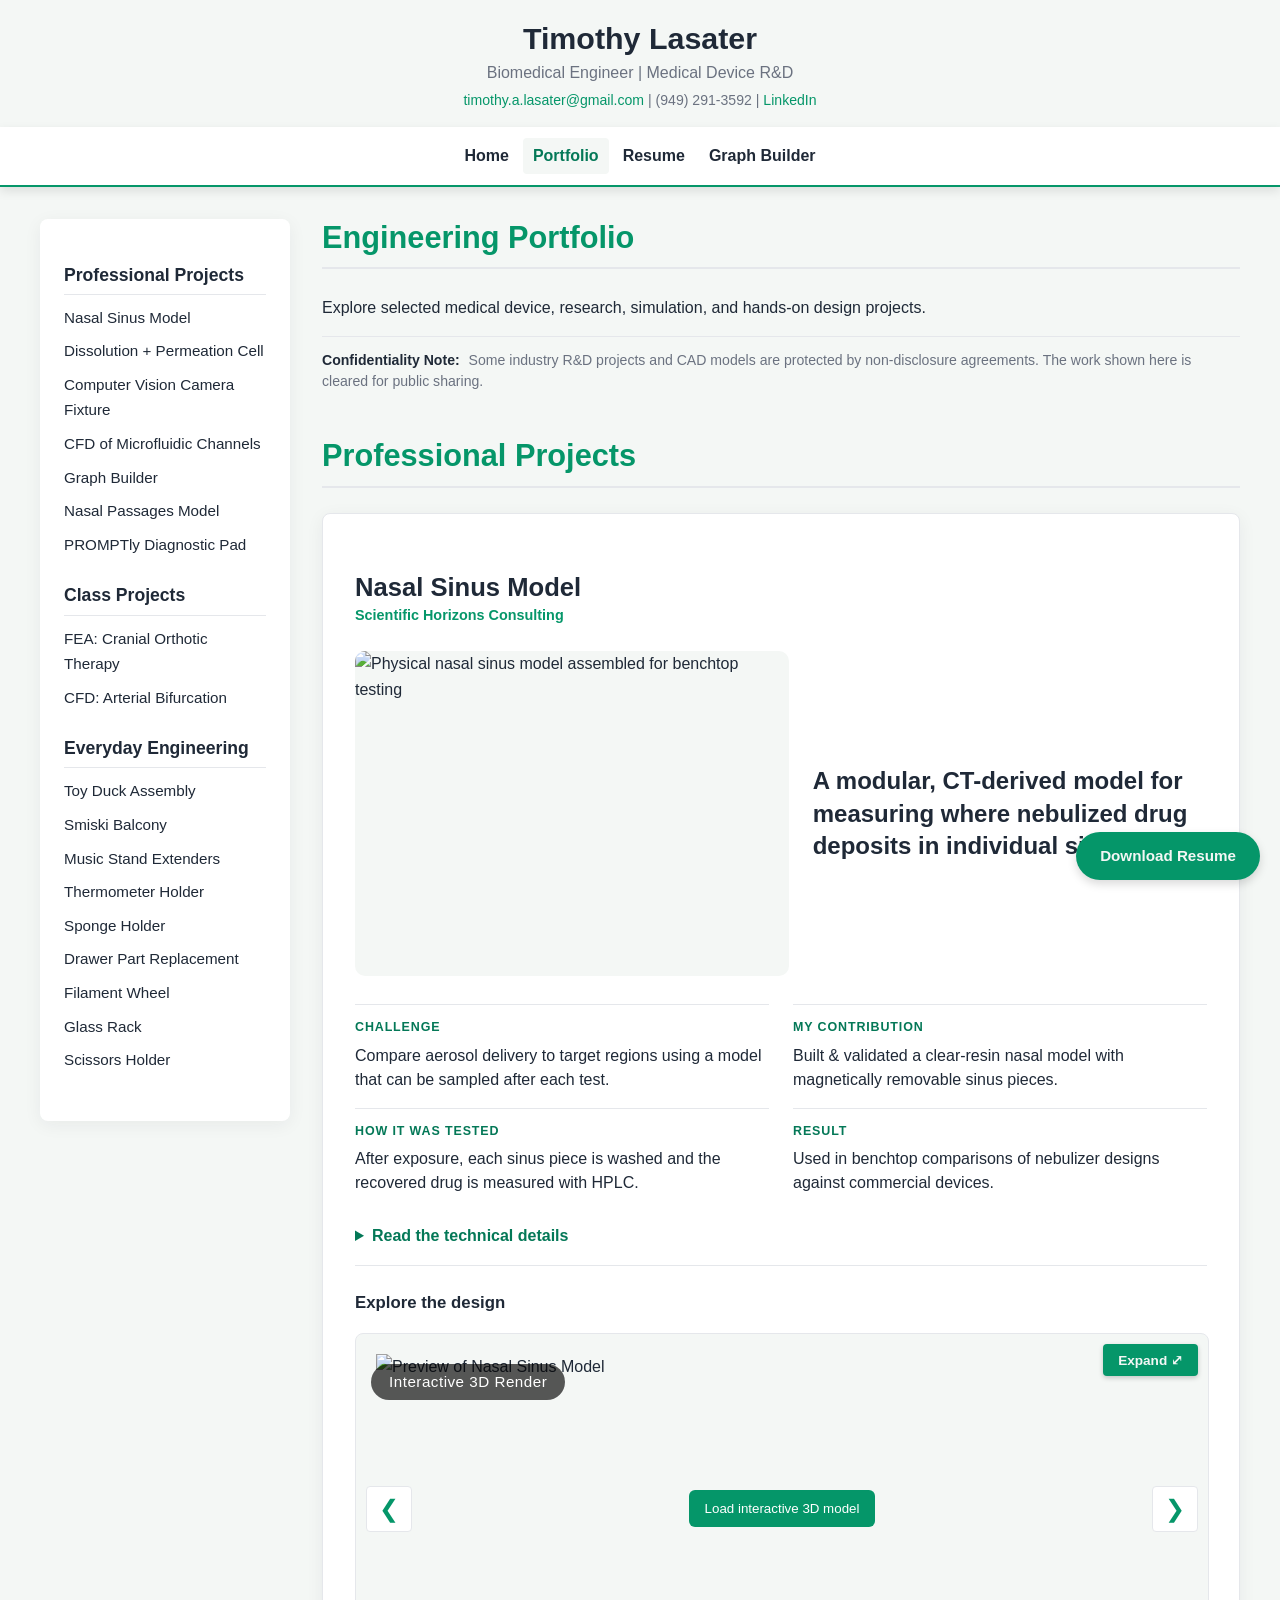
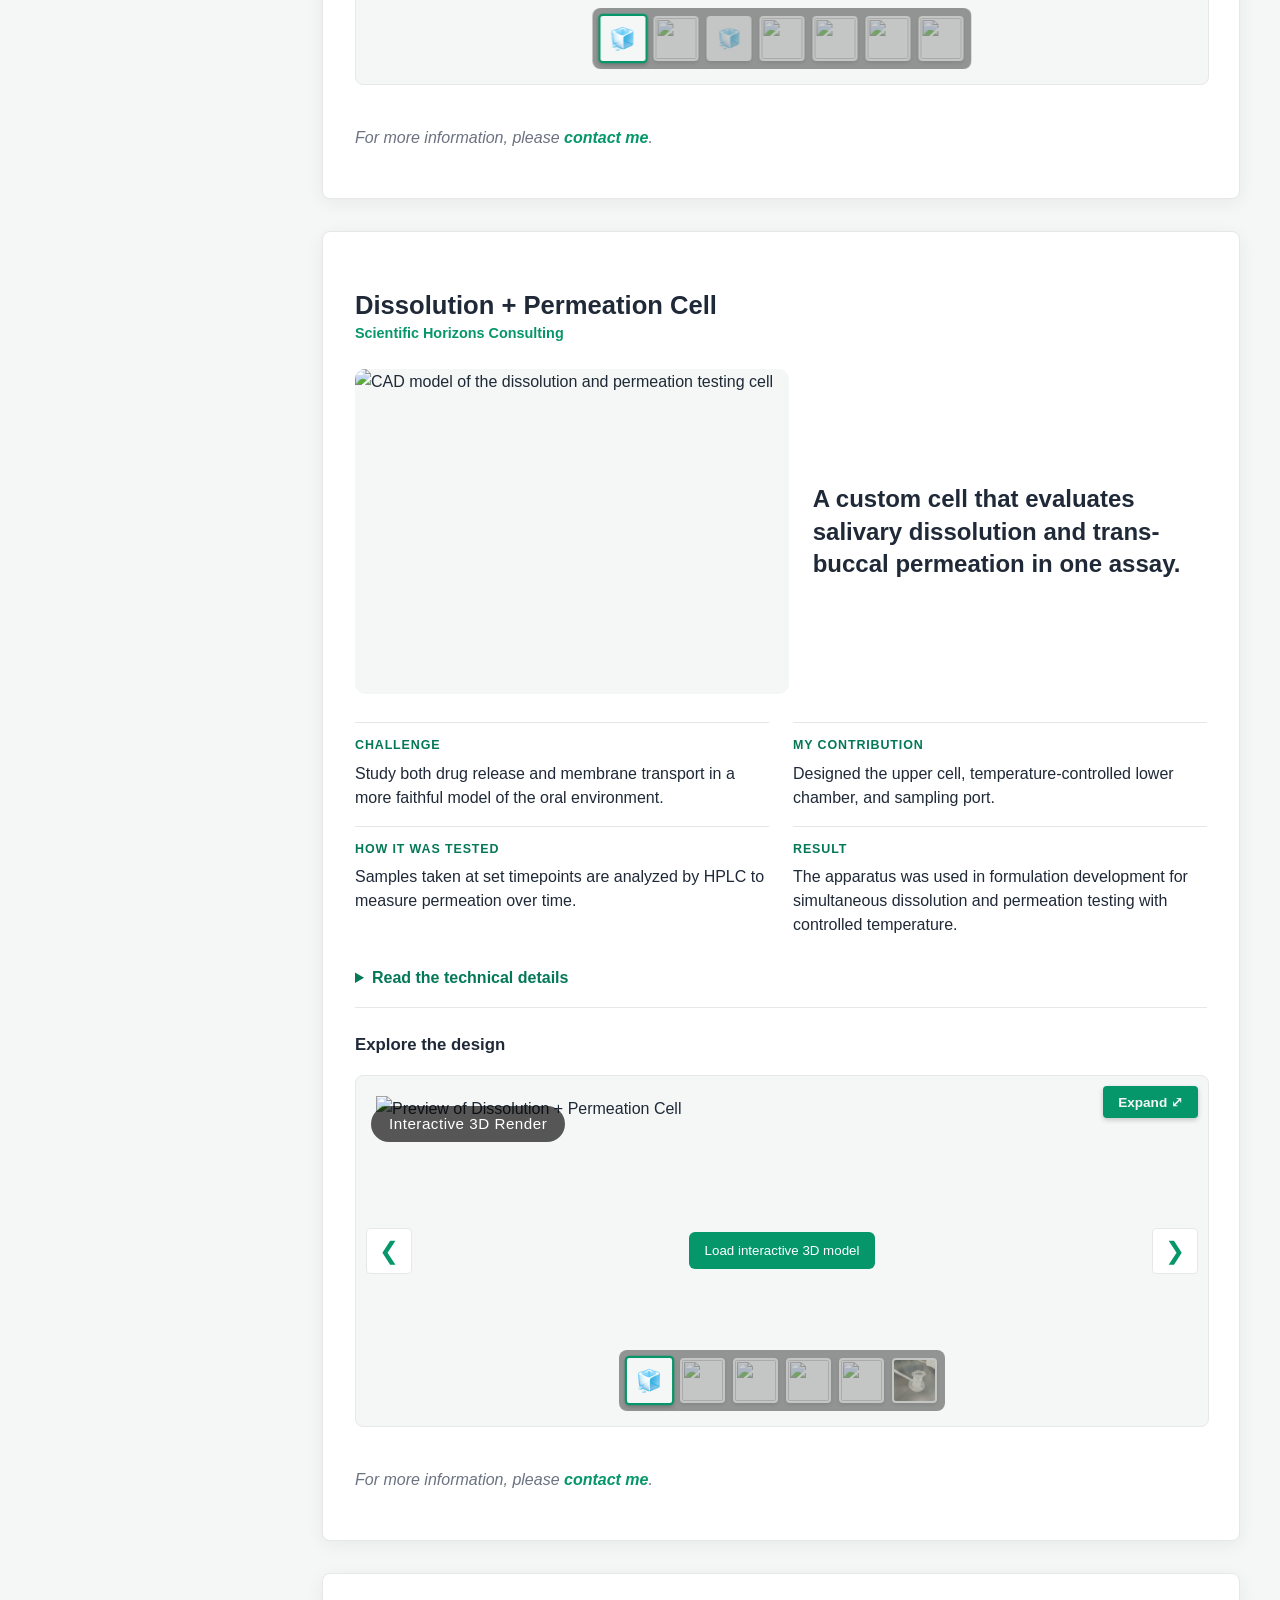
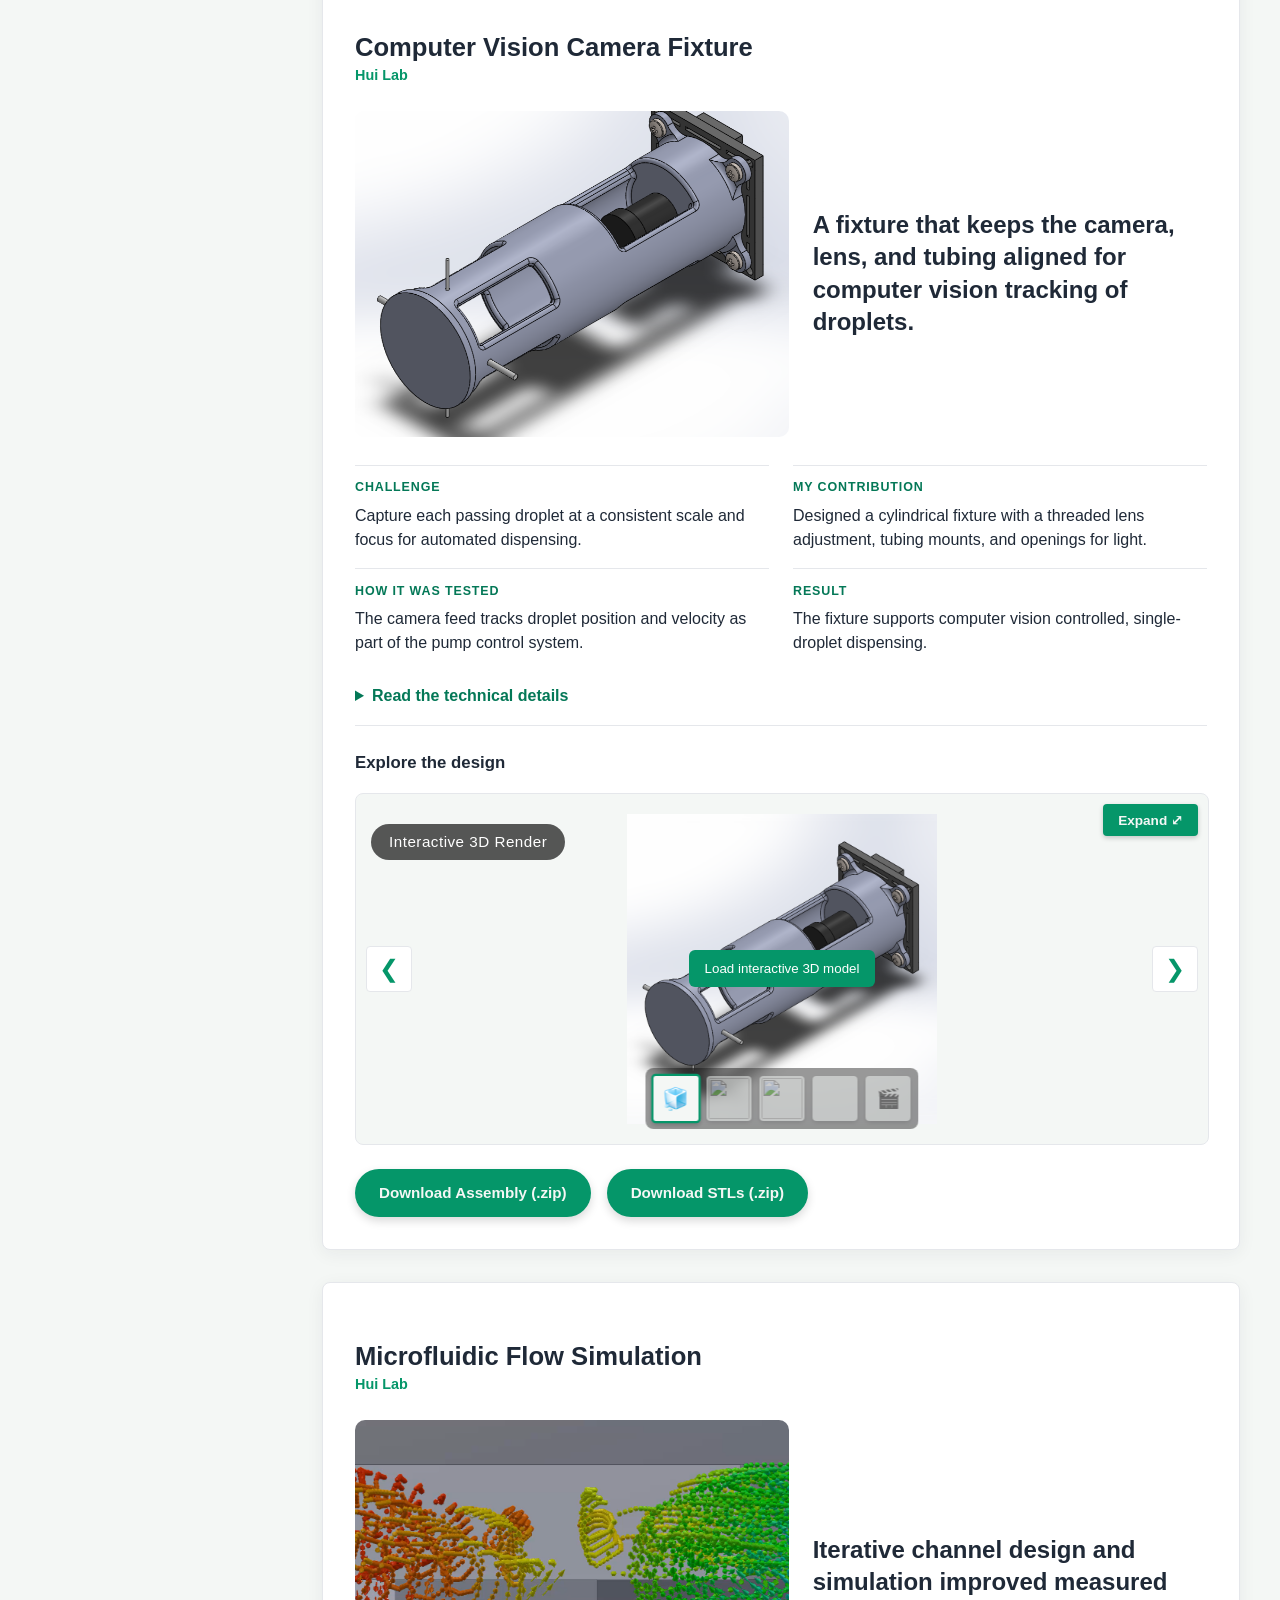
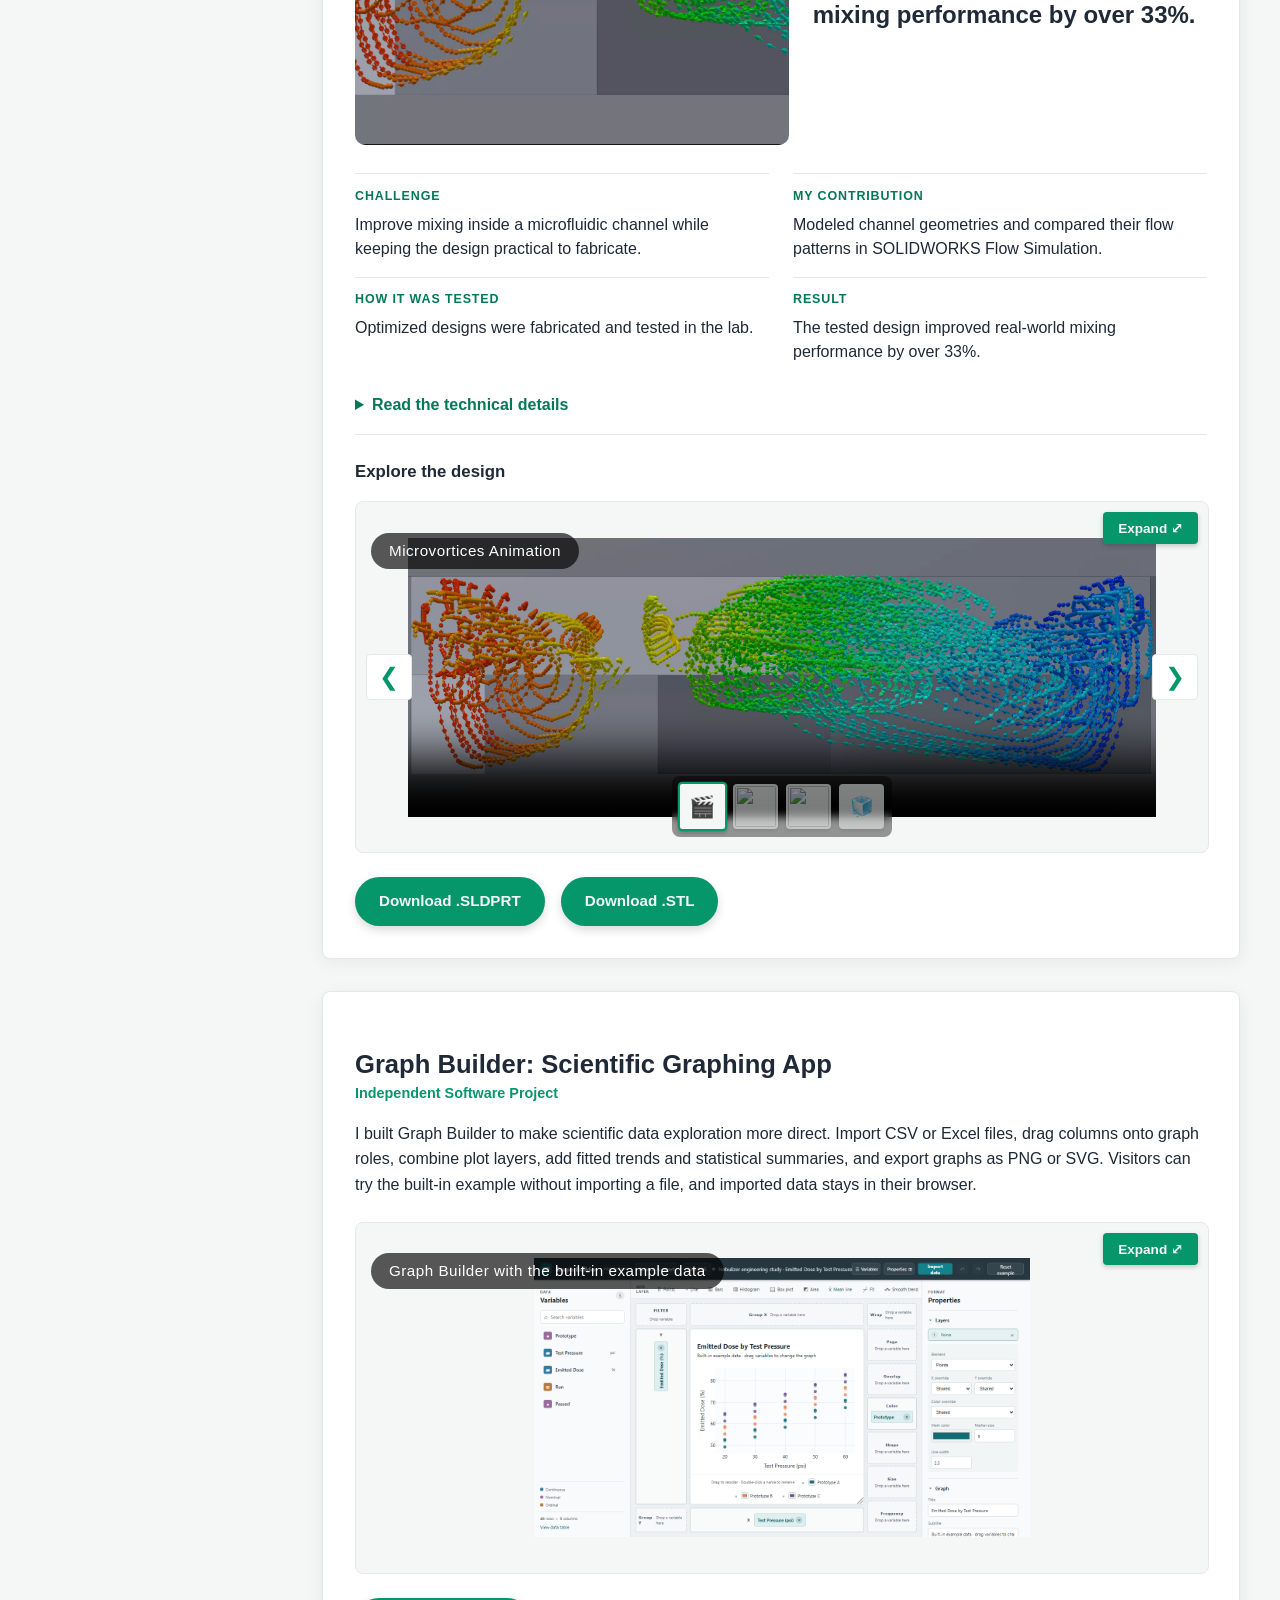
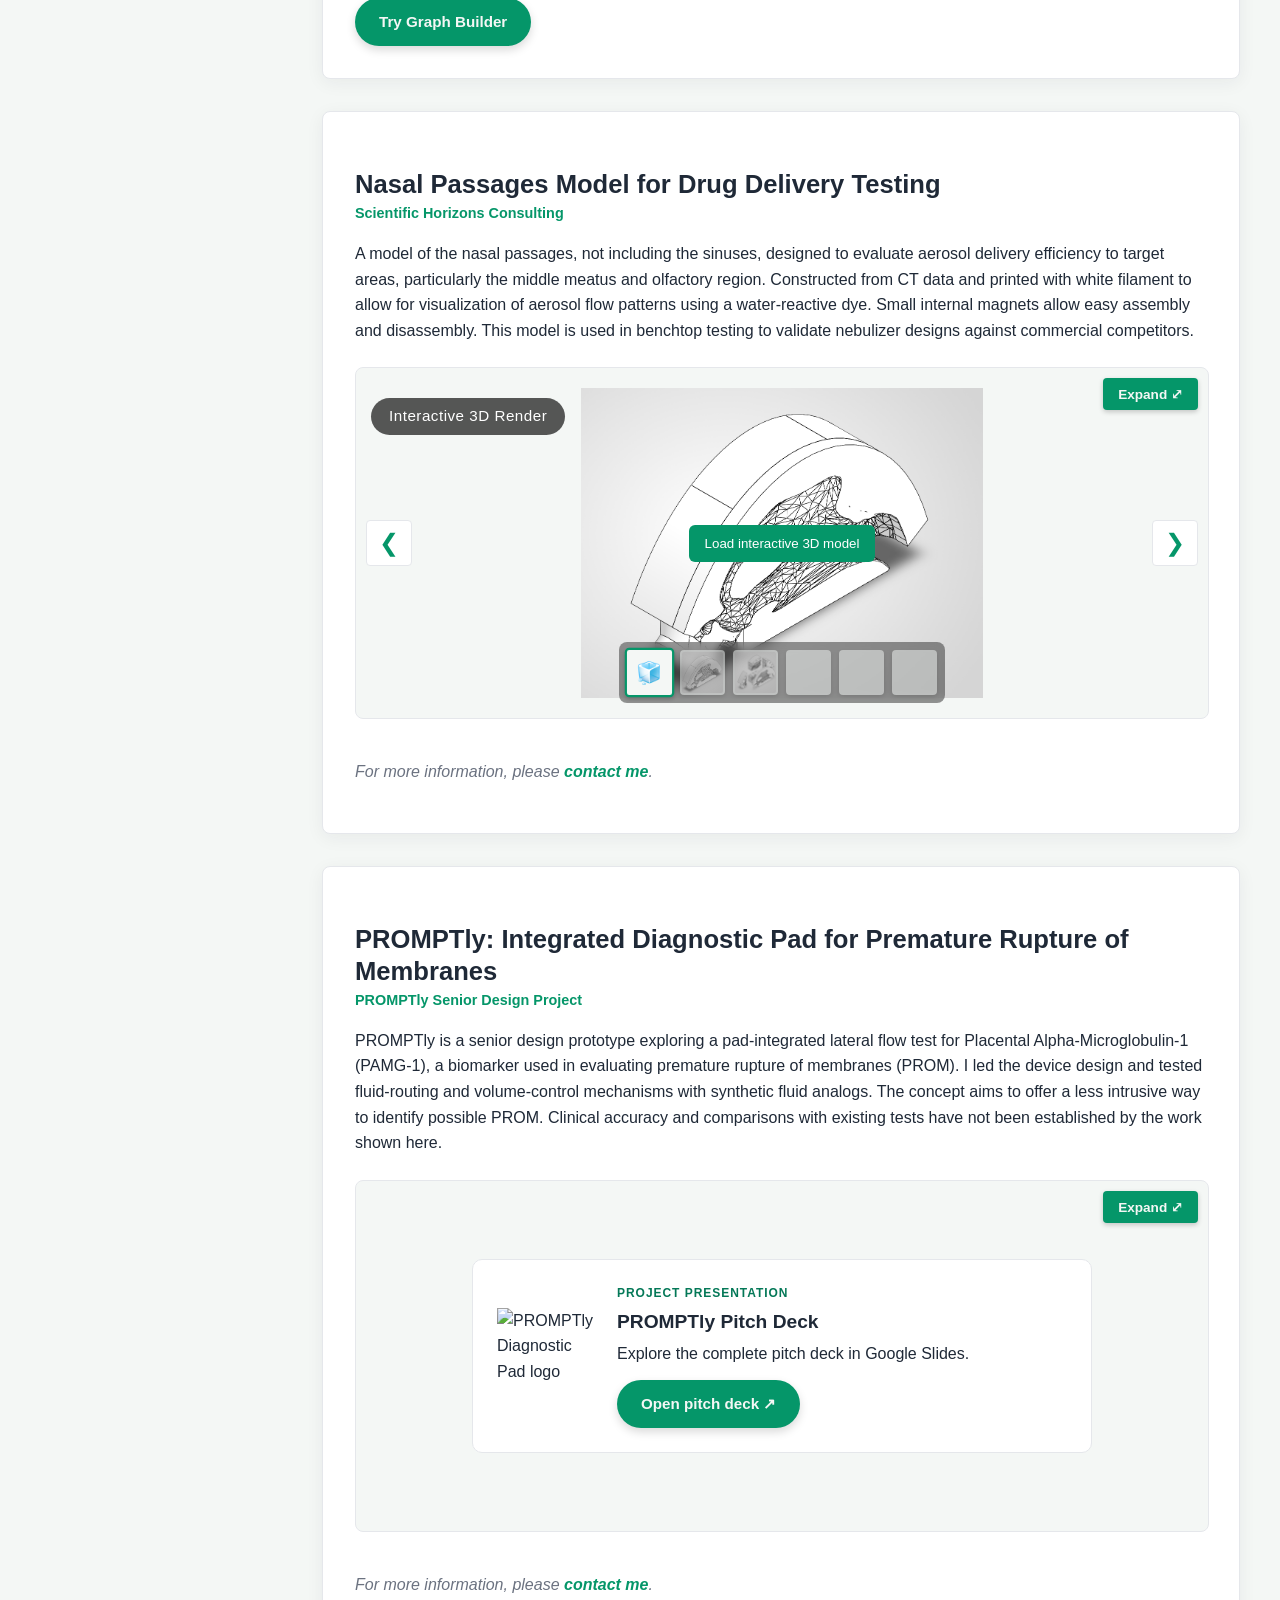
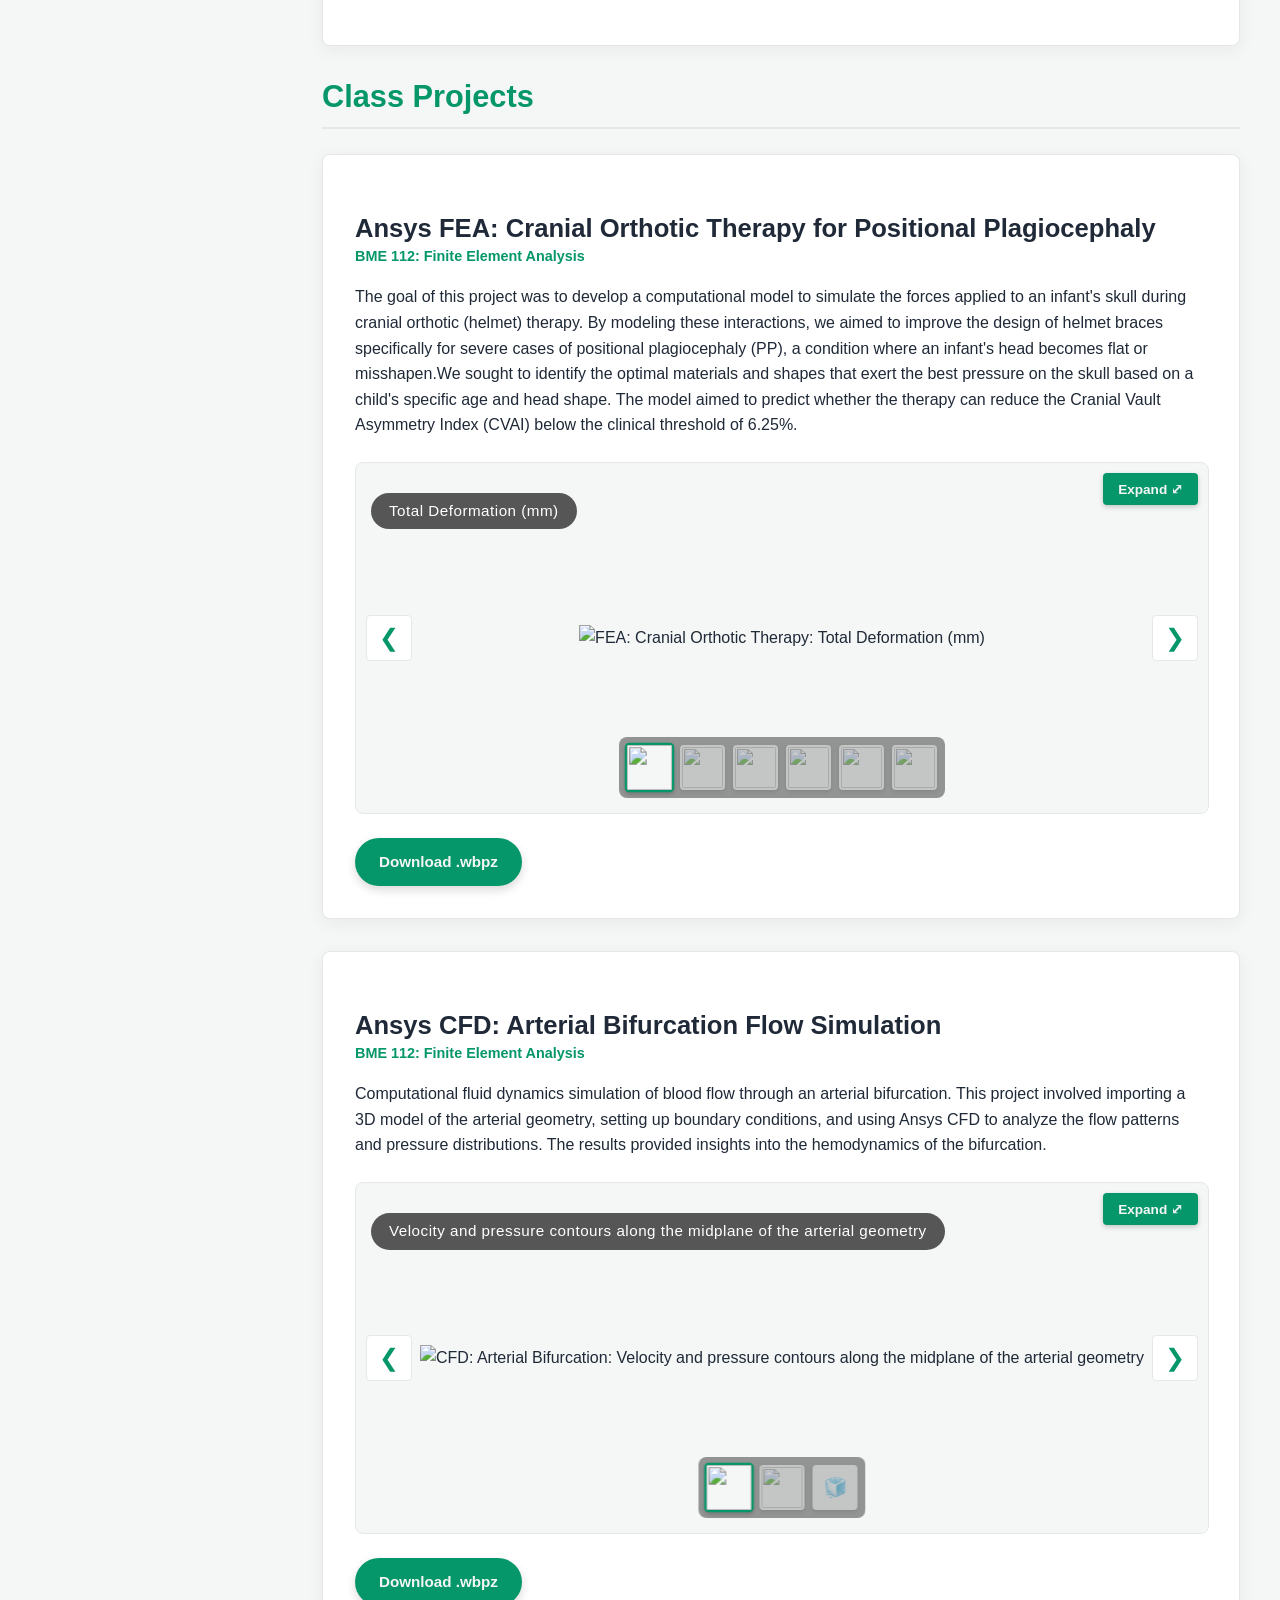
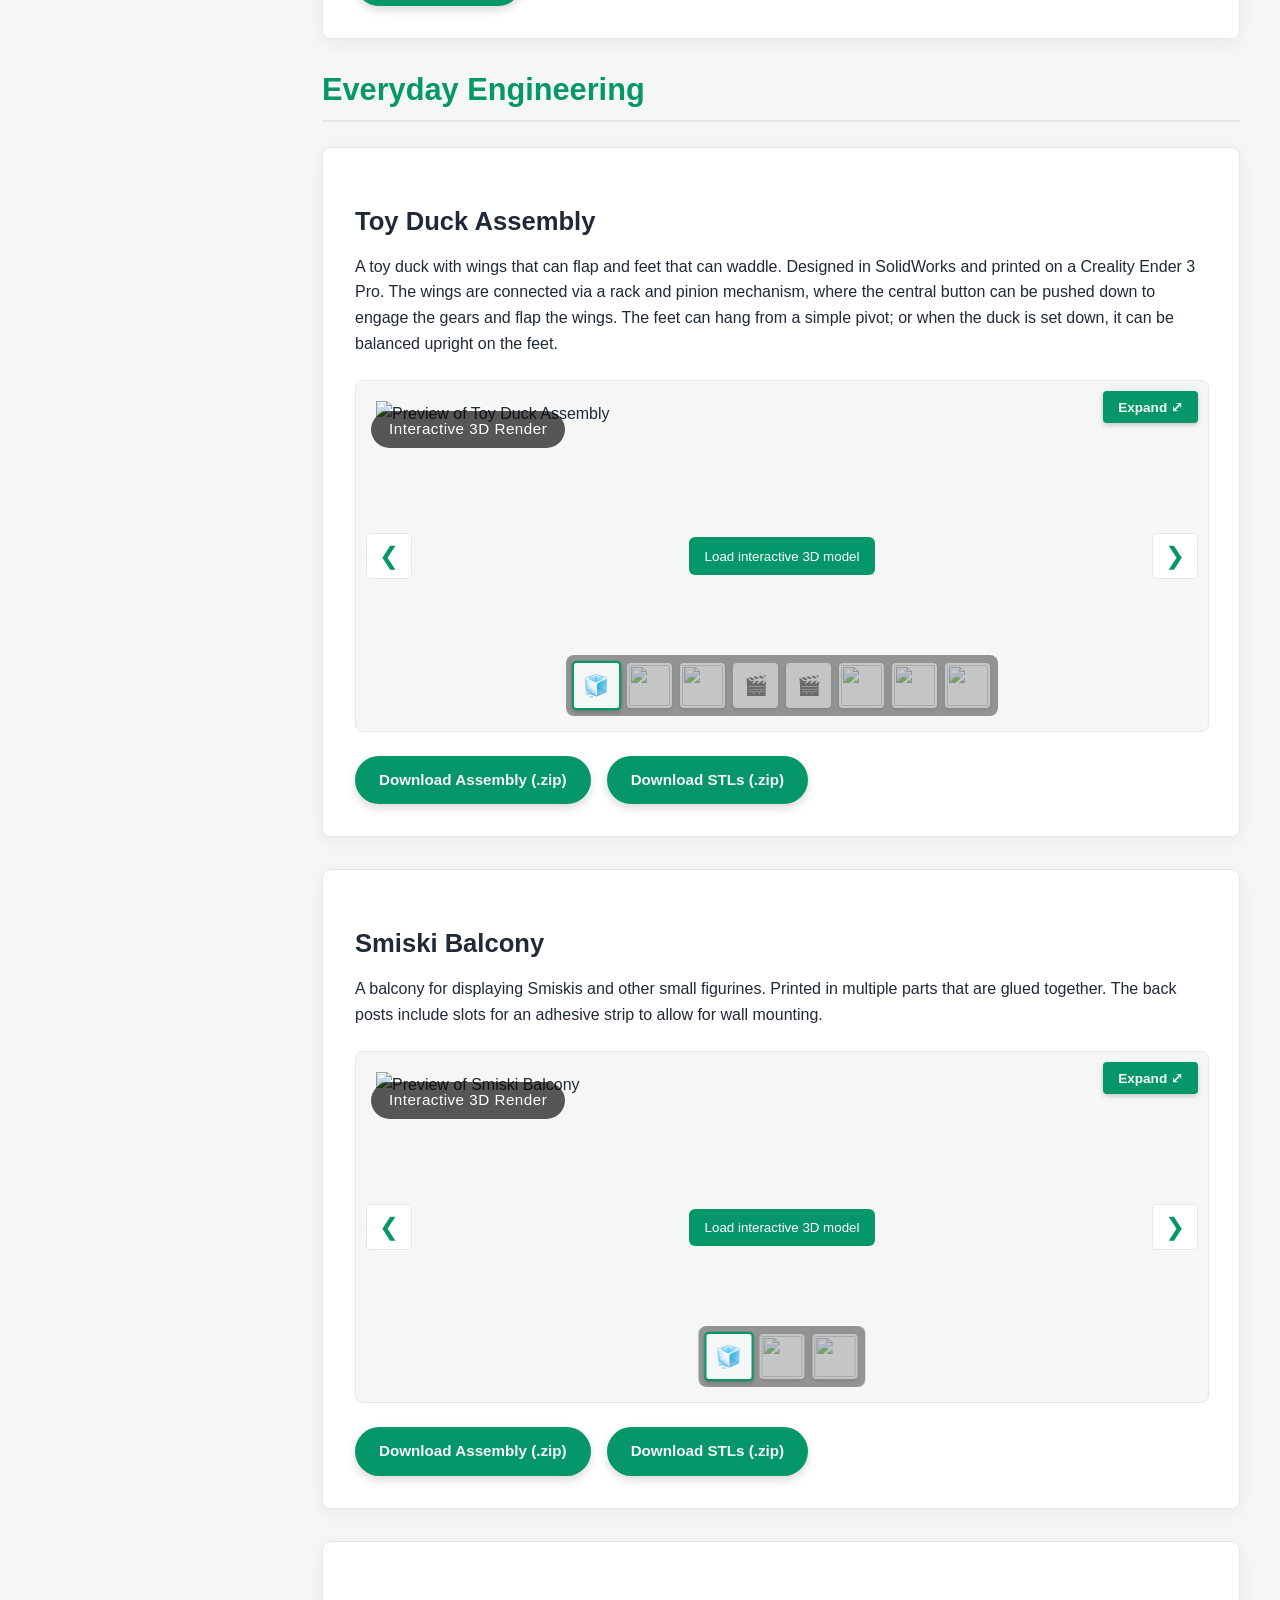
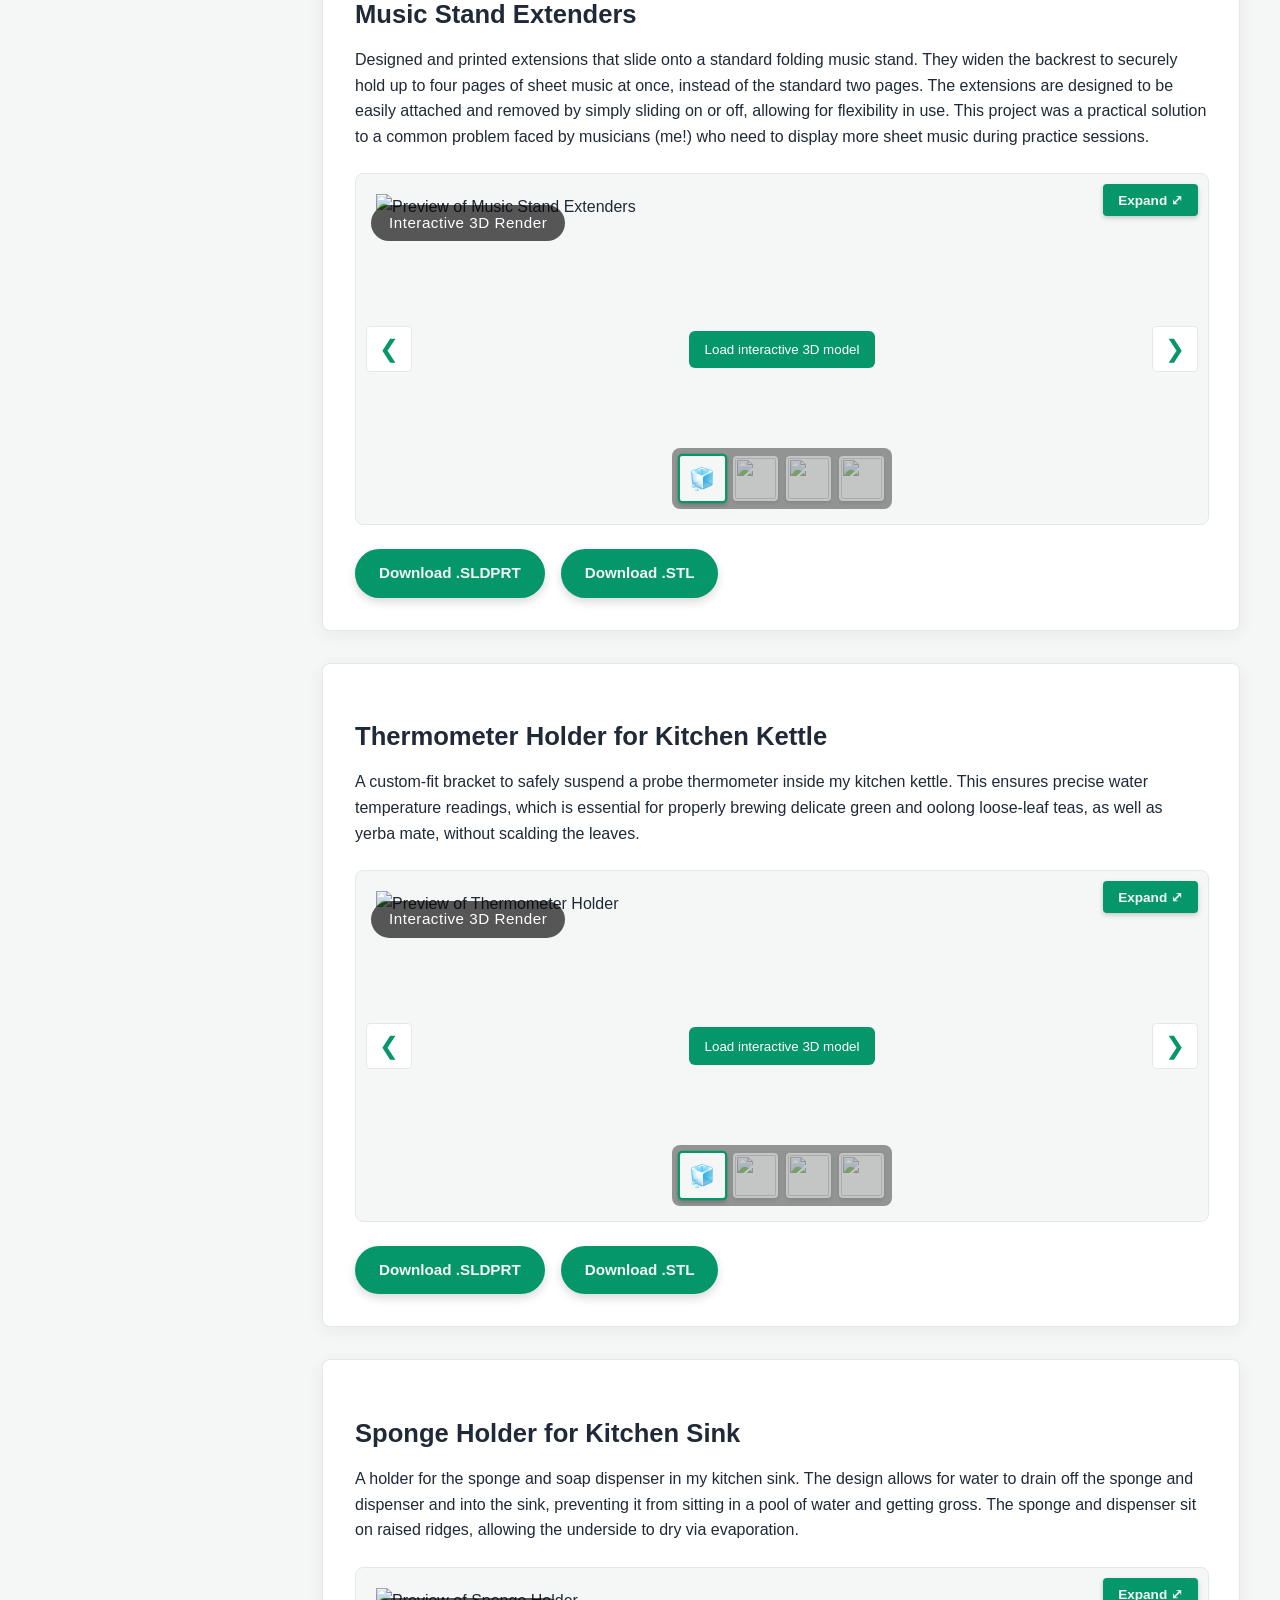
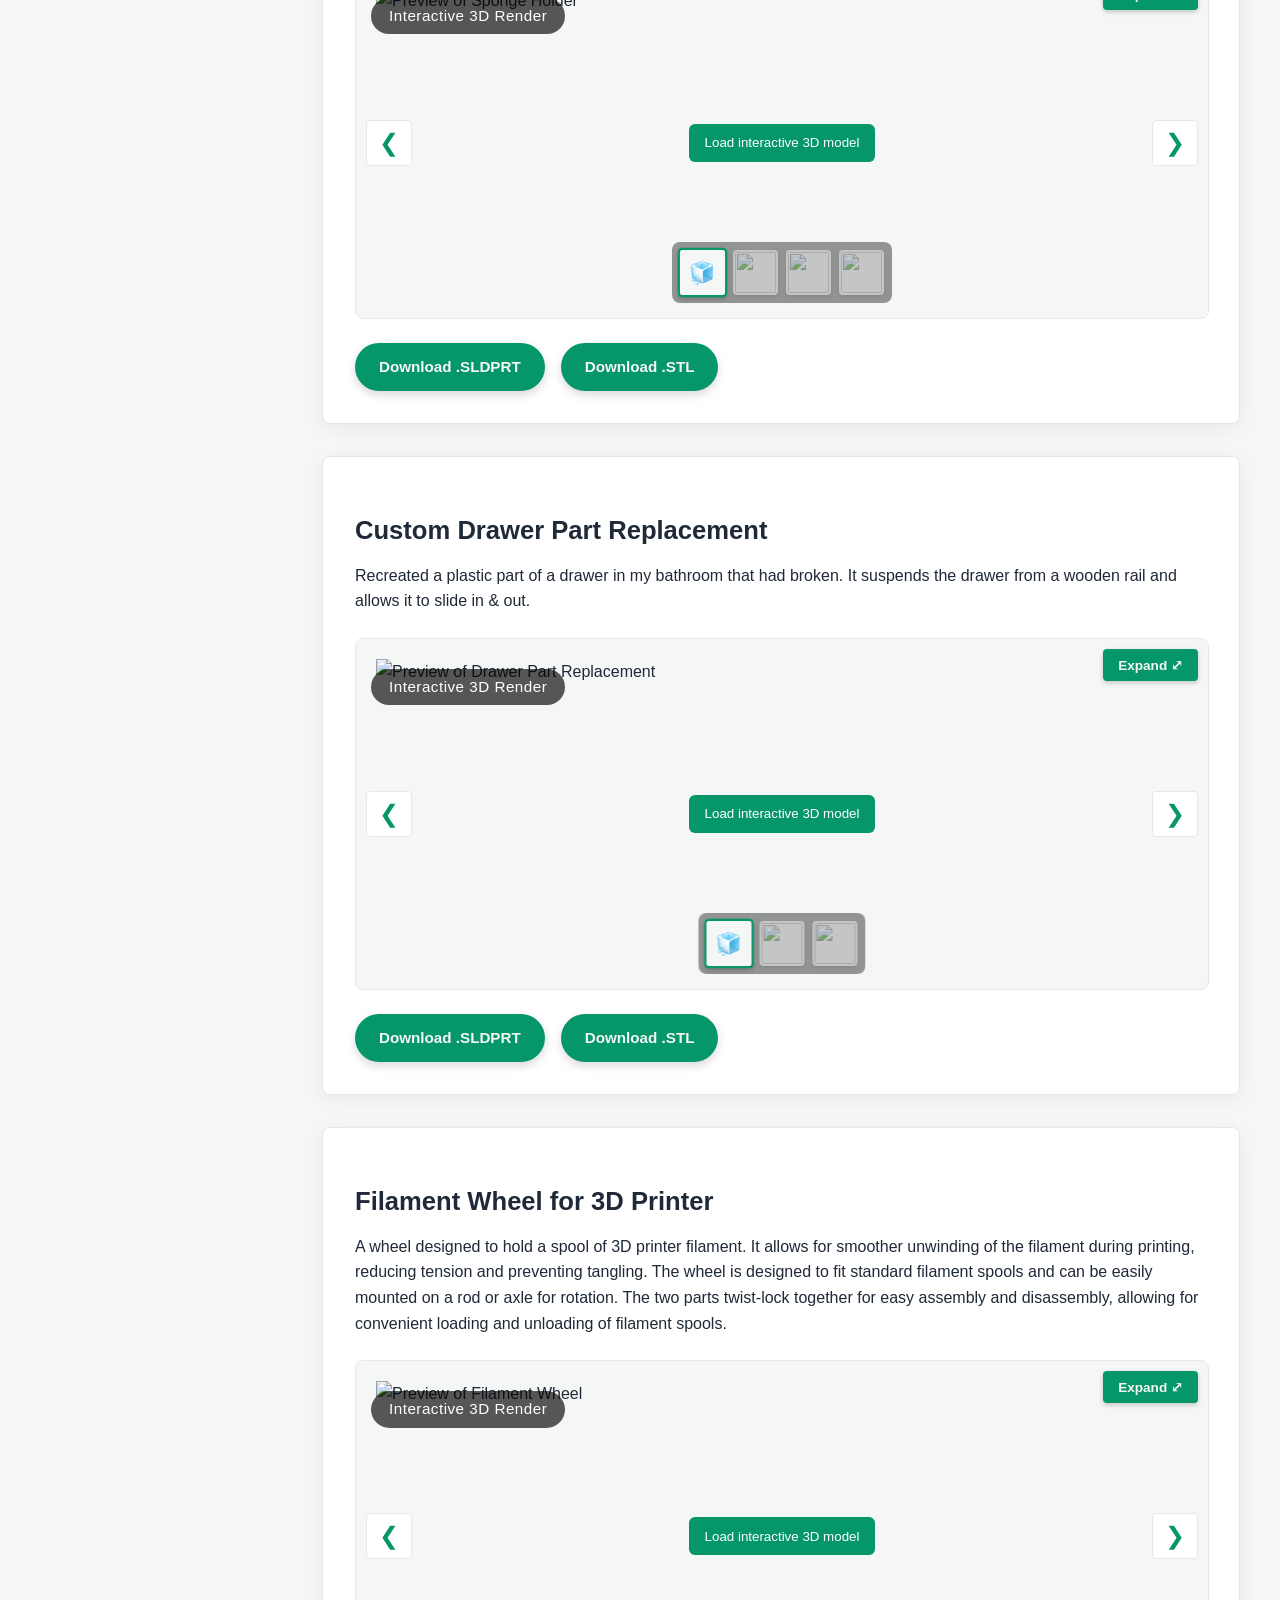
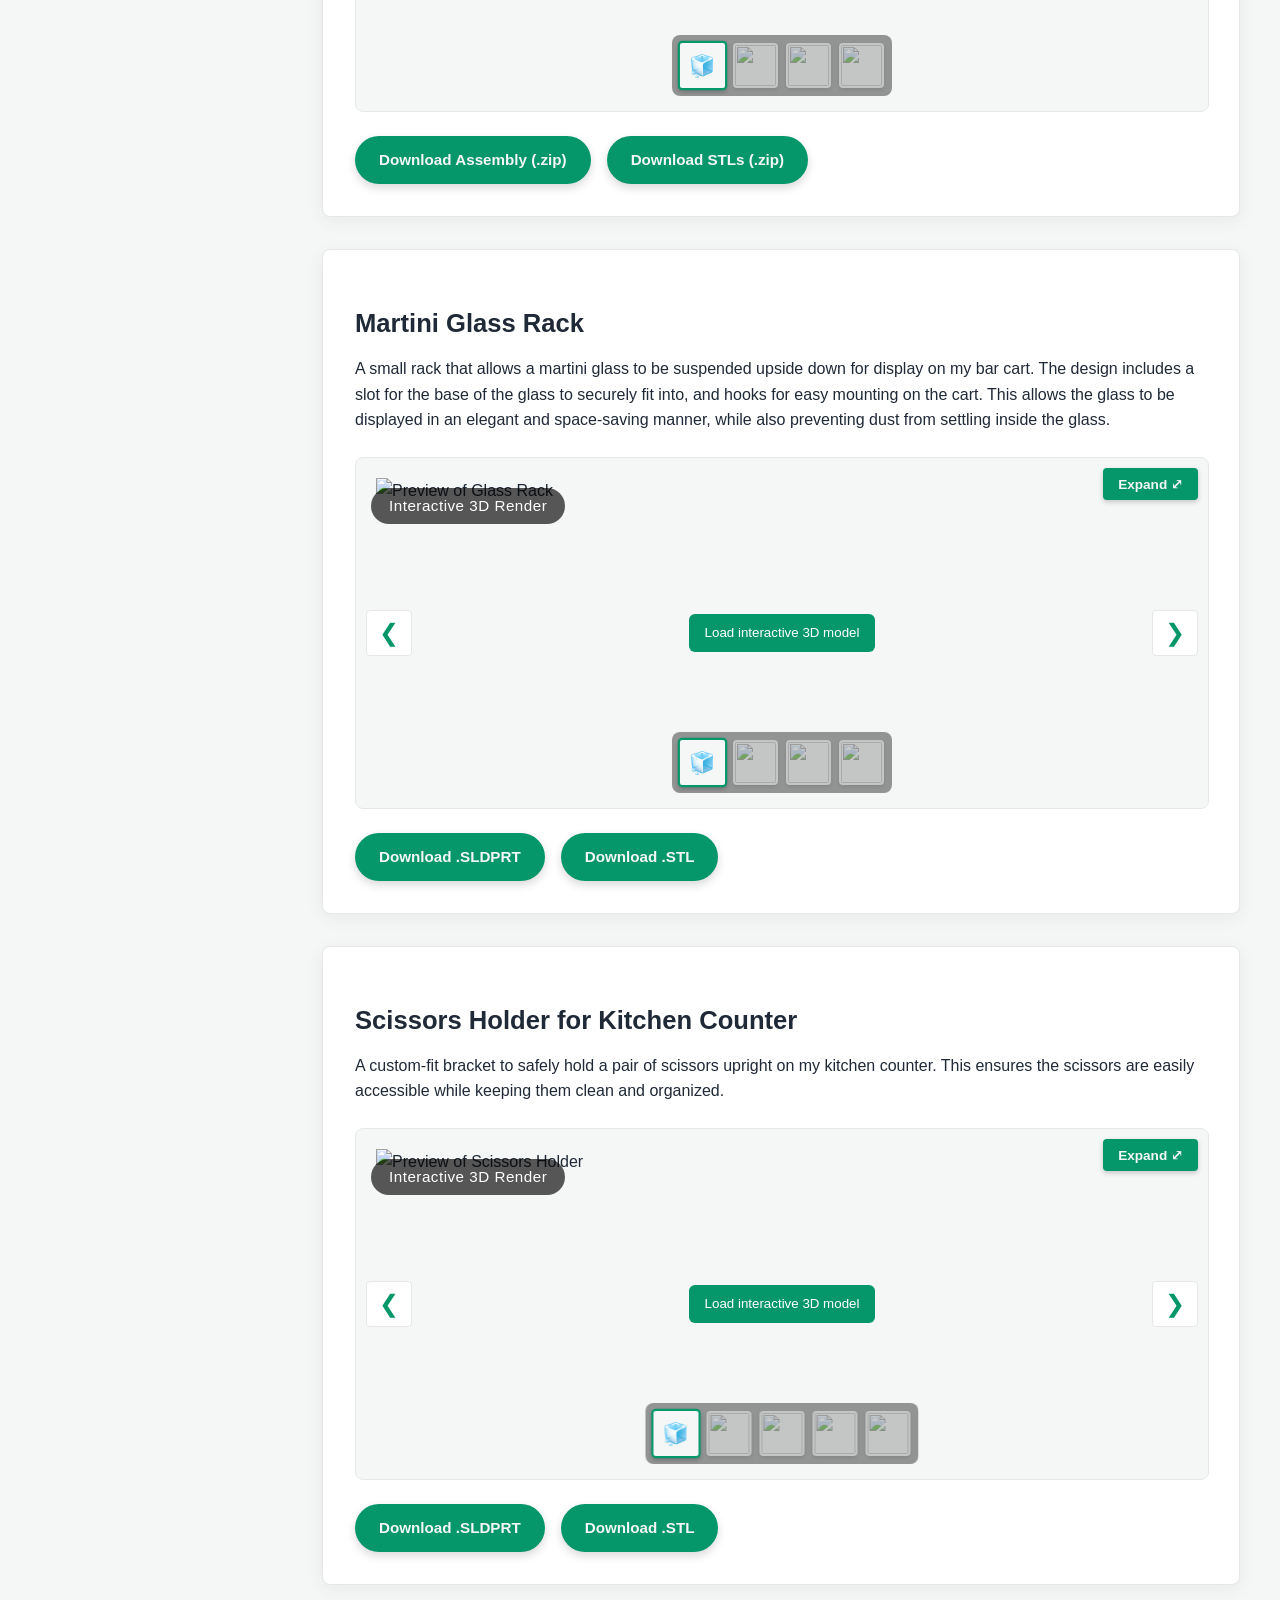
==== commit 4252dfb7: "Replace blank PROMPTly embed with direct deck preview" ====
--- a/portfolio.html
+++ b/portfolio.html
@@ -186,11 +186,17 @@
                                 thumbnailsHTML += `<button type="button" class="thumbnail ${isActive}" data-index="${slideIndex}" aria-label="${slideLabel(description, slideIndex)}" aria-pressed="${isPressed}" title="${altText}"><span aria-hidden="true">🧊</span></button>`;
                                 
                             } else if (media.type === 'document') {
-                                // --- NEW: Handle PDFs and Google Slides ---
                                 mediaHTML += `
                                     <div class="p-slide">
-                                        <iframe data-src="${media.url}" class="portfolio-document" title="${escapeAttribute(projectTitle)} project presentation" allowfullscreen="true" mozallowfullscreen="true" webkitallowfullscreen="true"></iframe>
-                                        ${captionHTML}
+                                        <div class="presentation-preview">
+                                            <img src="${media.poster}" alt="${escapeAttribute(projectTitle)} logo" loading="lazy" decoding="async">
+                                            <div>
+                                                <p class="presentation-kicker">Project presentation</p>
+                                                <h4>${media.caption || `${projectTitle} Pitch Deck`}</h4>
+                                                <p>Explore the complete pitch deck in Google Slides.</p>
+                                                <a href="${escapeAttribute(media.url)}" class="btn-download" target="_blank" rel="noopener noreferrer">Open pitch deck <span aria-hidden="true">↗</span></a>
+                                            </div>
+                                        </div>
                                     </div>`;
                                 thumbnailsHTML += `<button type="button" class="thumbnail ${isActive}" data-index="${slideIndex}" aria-label="${slideLabel(description, slideIndex)}" aria-pressed="${isPressed}" title="${altText}"><span aria-hidden="true">📄</span></button>`;
                             
--- a/style.css
+++ b/style.css
@@ -1099,22 +1099,52 @@
     margin-right: 5px;
 }
 
-/* --- Document Embed Styling (PDFs & Google Slides) --- */
-.portfolio-document {
+.presentation-preview {
+    align-items: center;
+    background: var(--card-bg);
+    border: 1px solid var(--border-color);
+    border-radius: 10px;
+    box-sizing: border-box;
+    display: flex;
+    gap: 1.5rem;
+    max-width: 620px;
+    padding: 1.5rem;
     width: 100%;
-    aspect-ratio: 16 / 9; /* NEW: Forces the iframe to hold a widescreen presentation shape */
-    height: auto;         /* Overrides the old percentage height */
-    max-height: 75vh;     /* Prevents it from getting taller than the user's screen */
-    border: none;
-    border-radius: 4px;
-    background: #fff; 
-    box-shadow: 0 4px 6px rgba(0,0,0,0.1);
-}
-
-/* Make it slightly narrower on massive desktop screens to preserve the 16:9 look */
-@media (min-width: 1200px) {
-    .portfolio-document {
-        width: 85%;
+}
+
+.p-slide .presentation-preview img {
+    flex: none;
+    height: 96px;
+    width: 96px;
+}
+
+.presentation-preview h4 {
+    font-size: 1.2rem;
+    margin: 0.25rem 0;
+}
+
+.presentation-preview p {
+    margin: 0 0 0.8rem;
+}
+
+.presentation-preview .presentation-kicker {
+    color: var(--accent-hover);
+    font-size: 0.75rem;
+    font-weight: 700;
+    letter-spacing: 0.08em;
+    margin: 0;
+    text-transform: uppercase;
+}
+
+@media (max-width: 680px) {
+    .presentation-preview {
+        gap: 0.75rem;
+        padding: 1rem;
+    }
+
+    .p-slide .presentation-preview img {
+        height: 64px;
+        width: 64px;
     }
 }
 
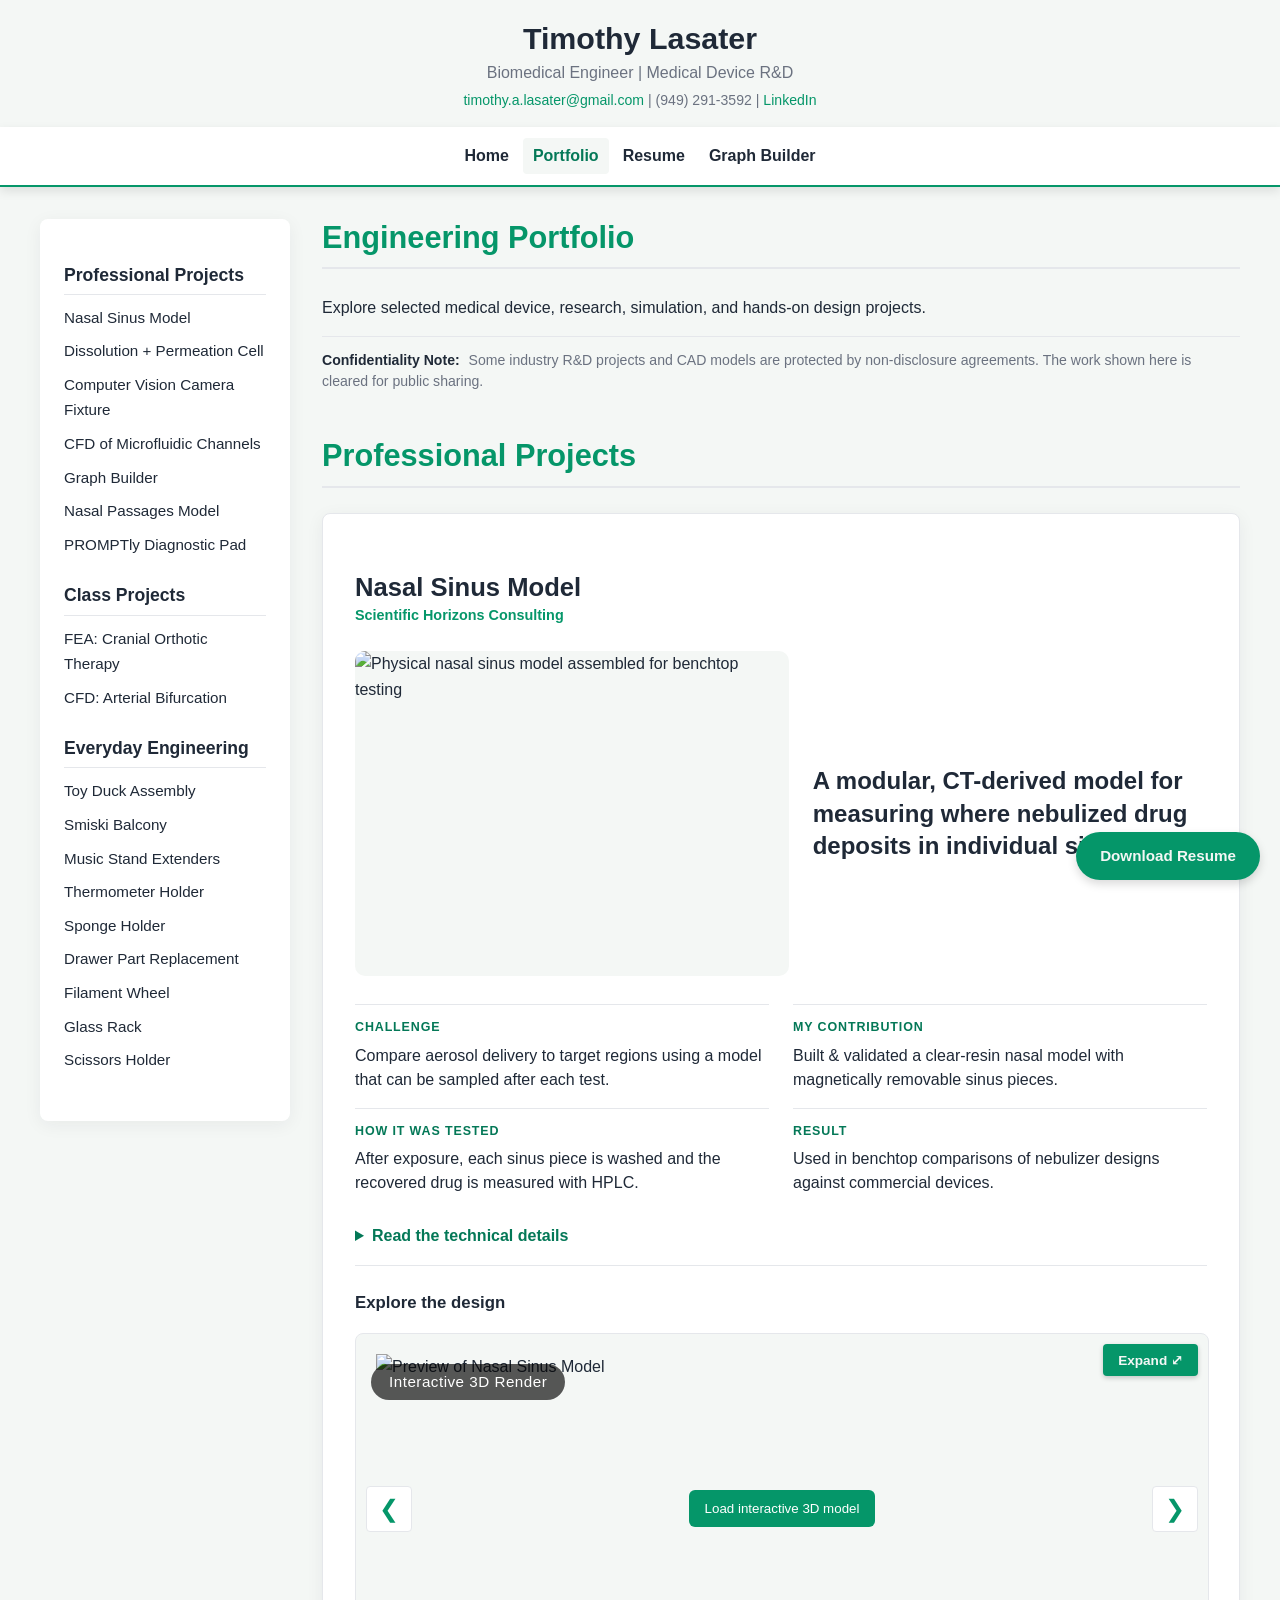
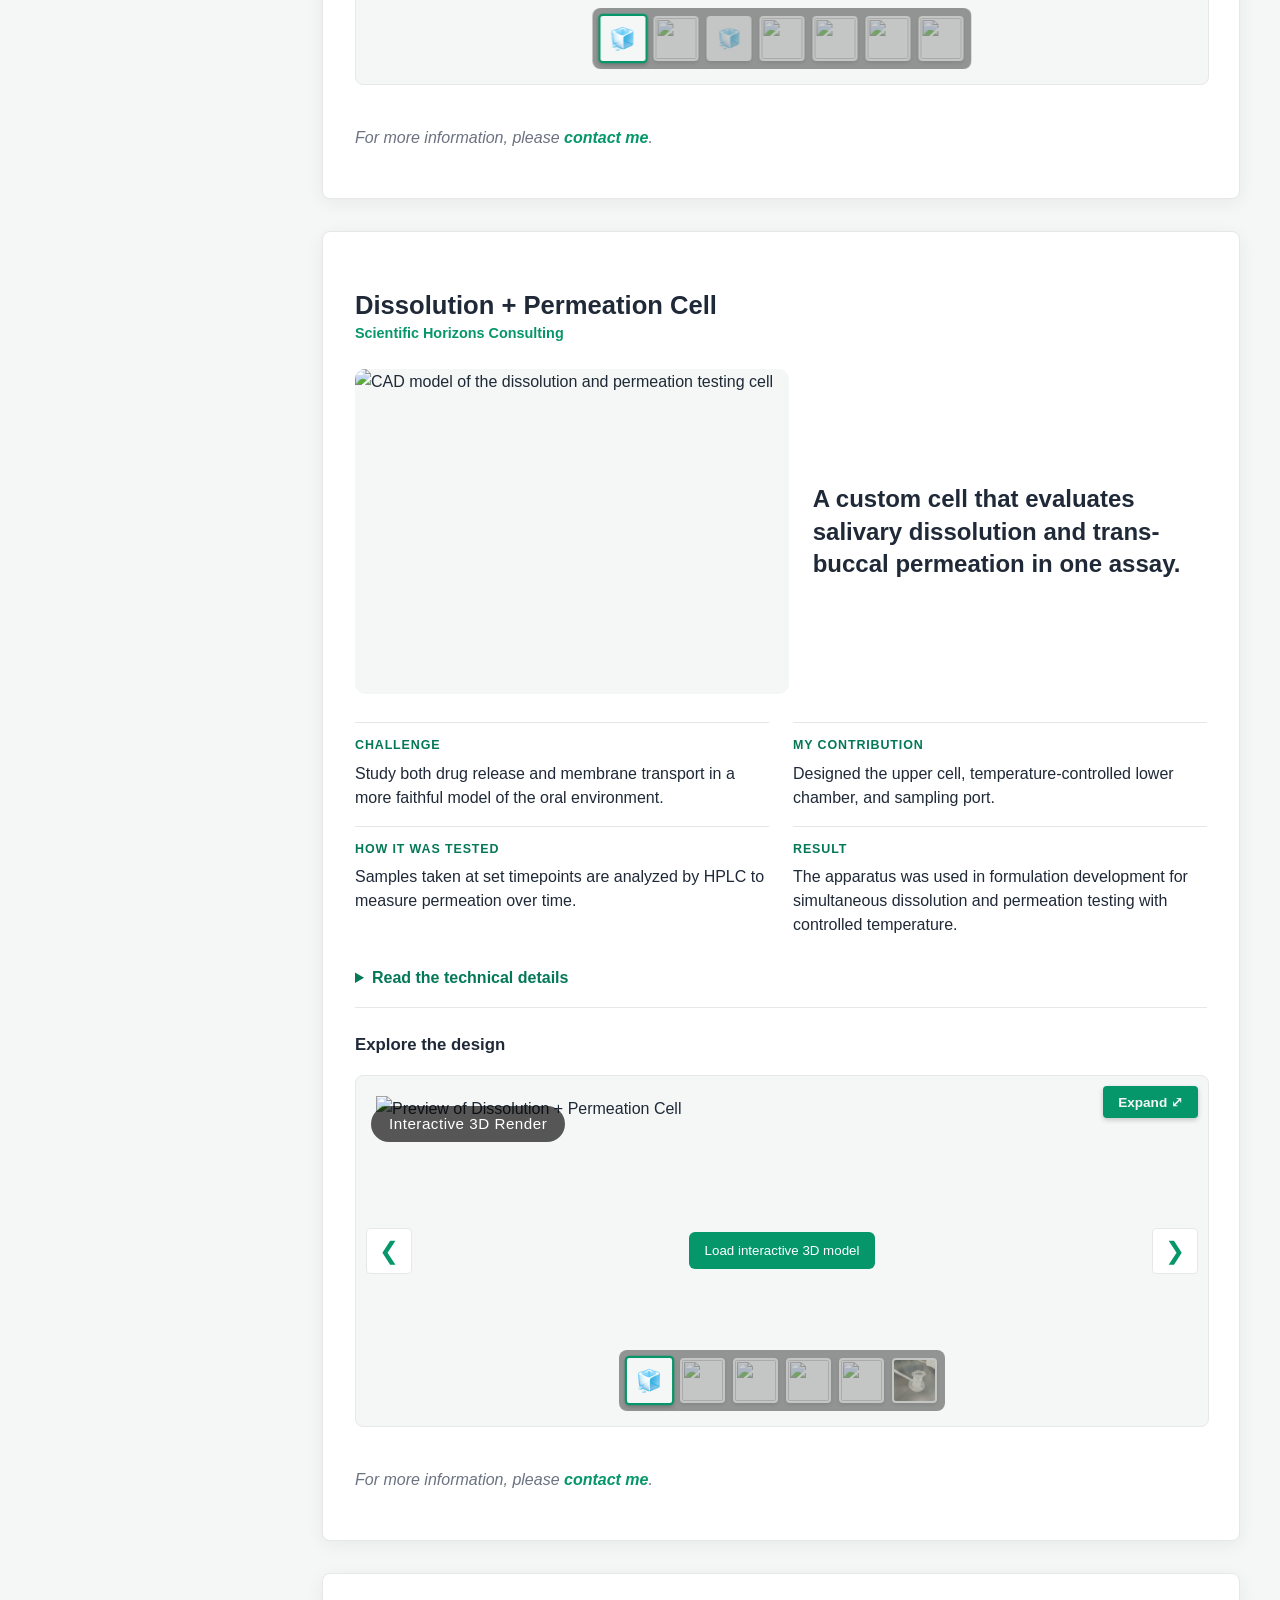
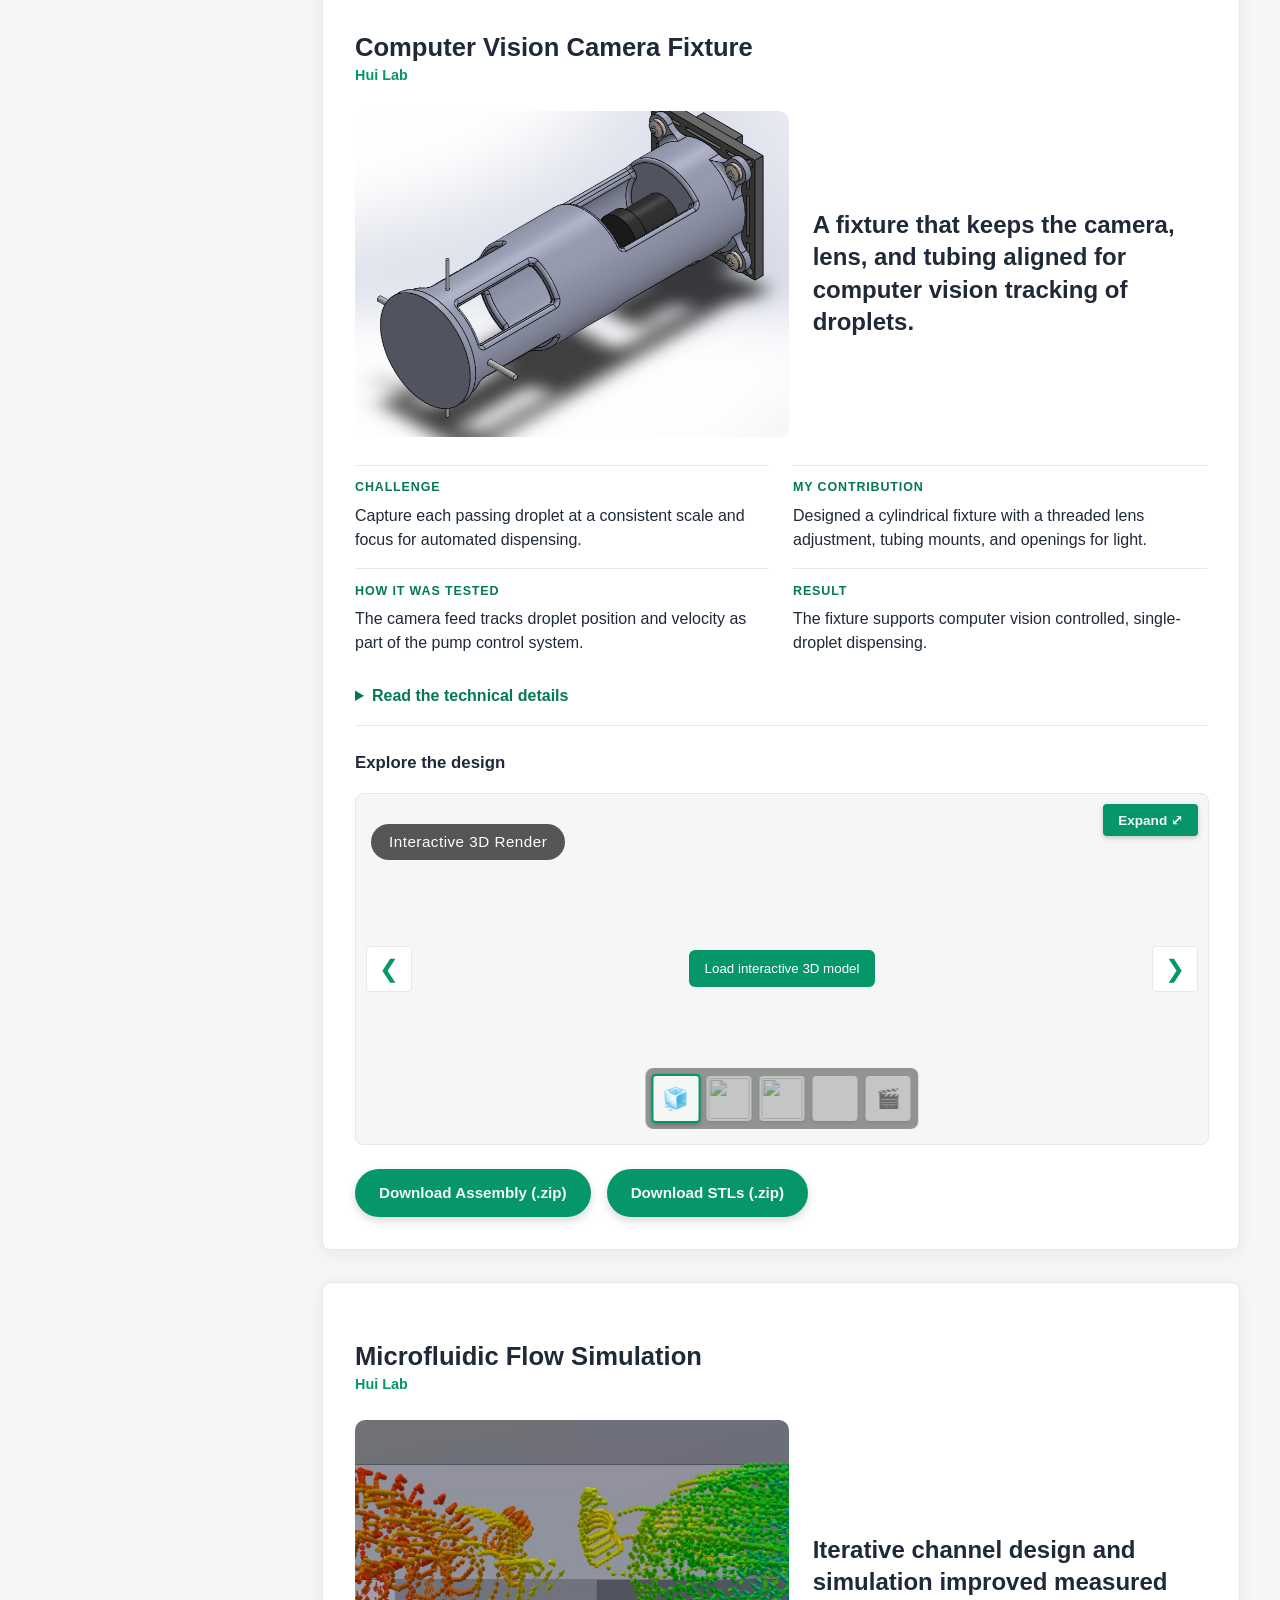
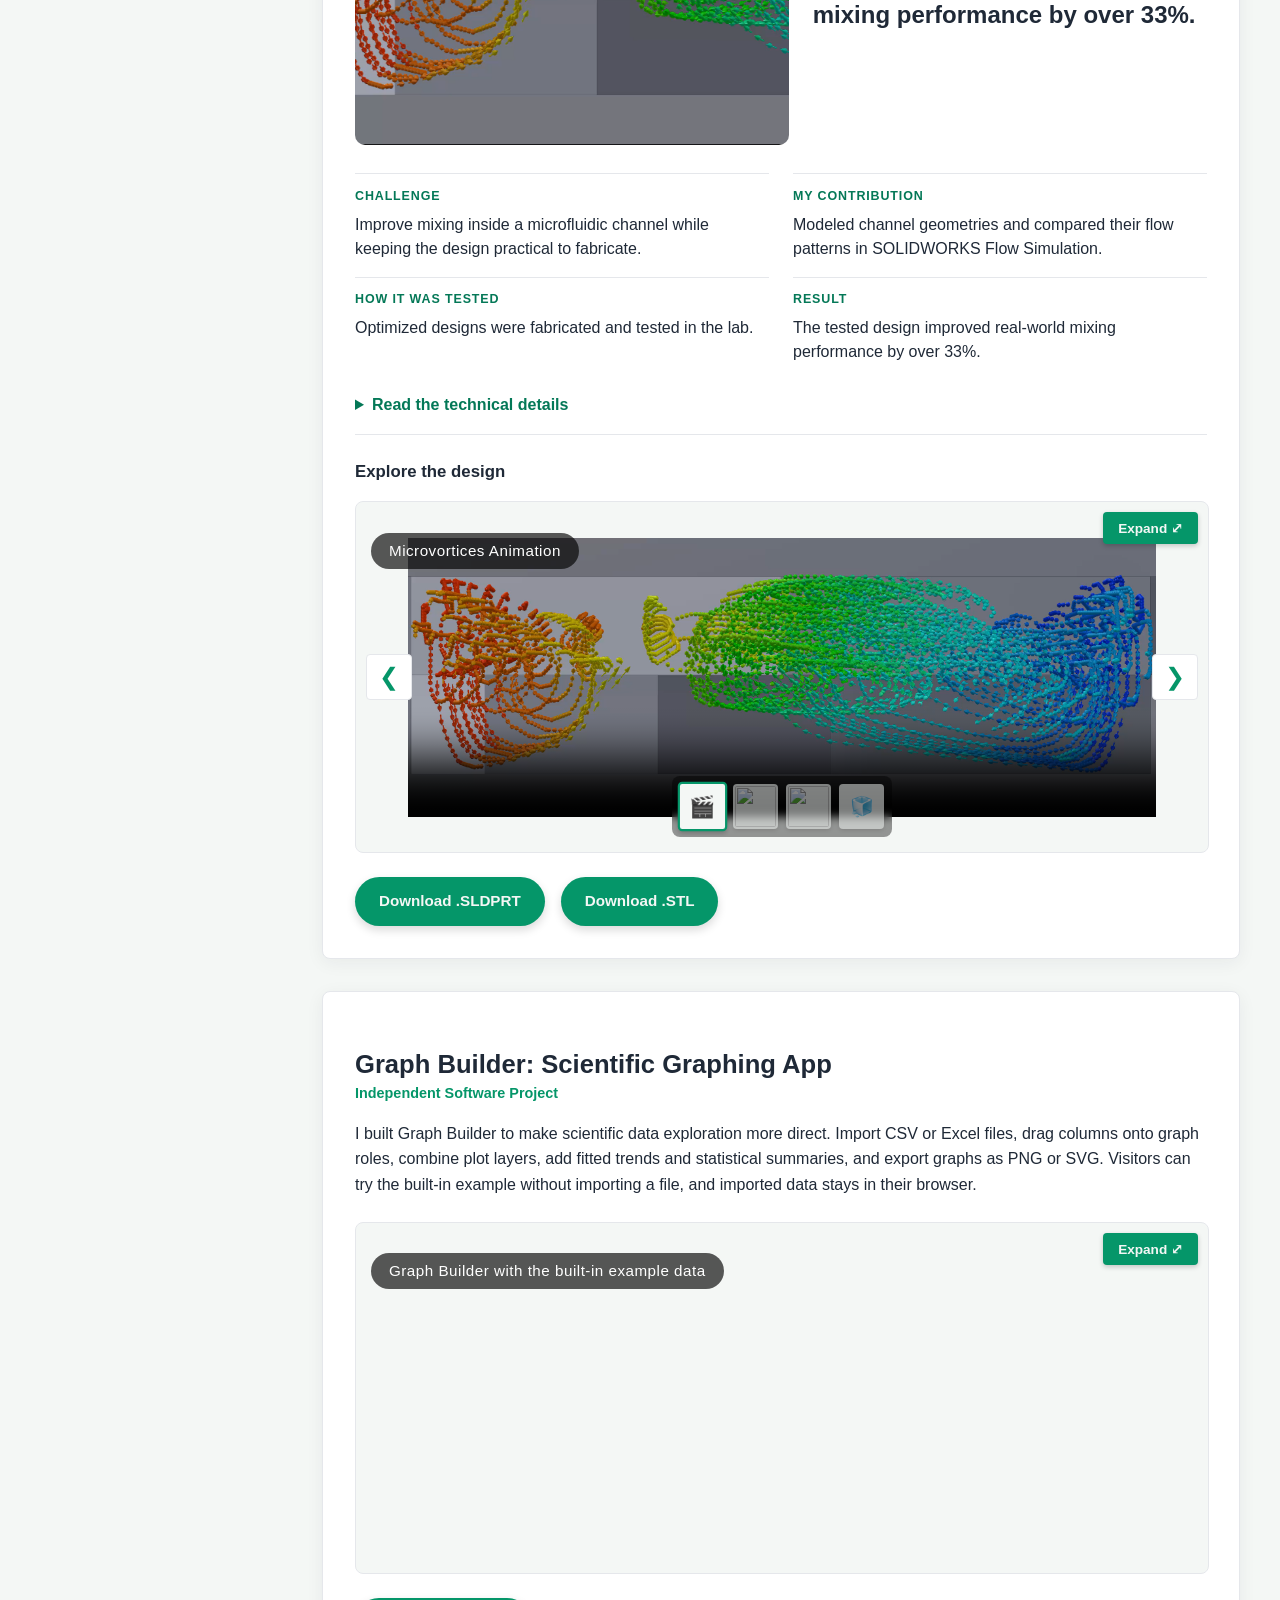
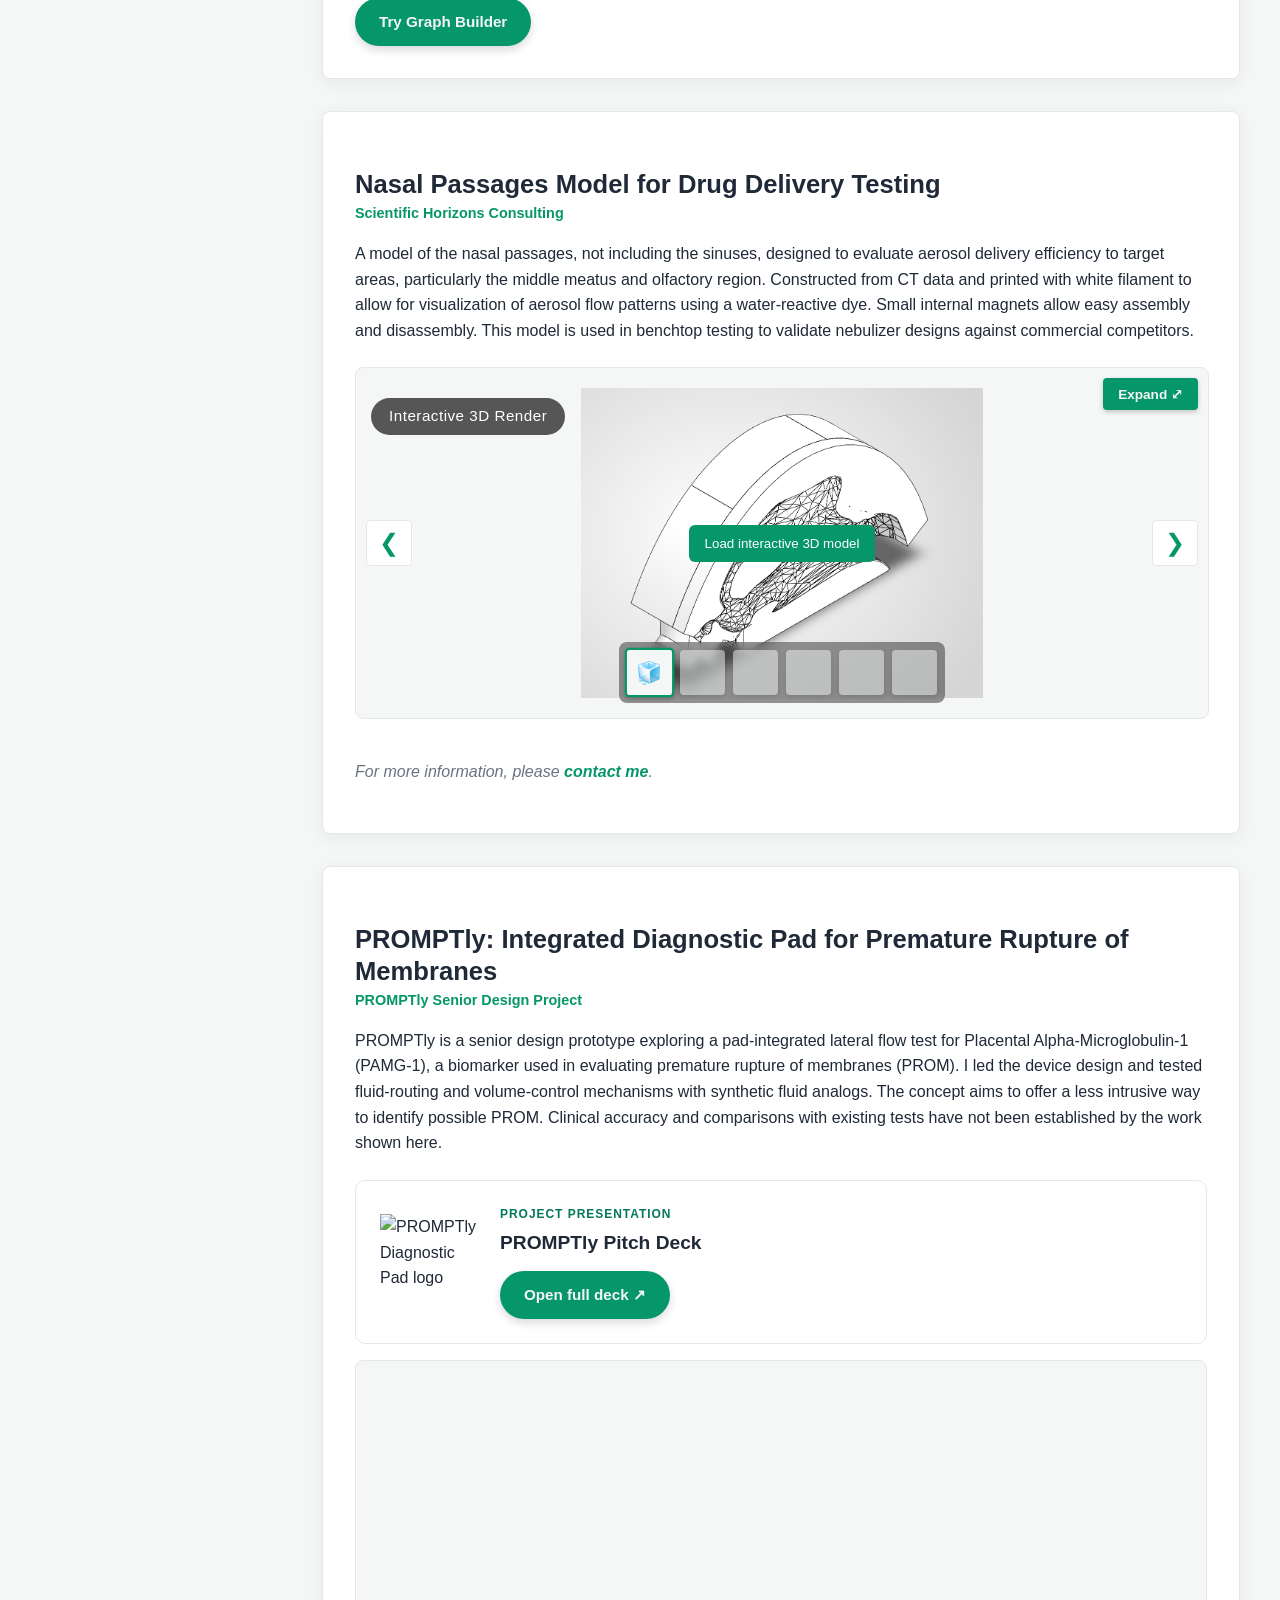
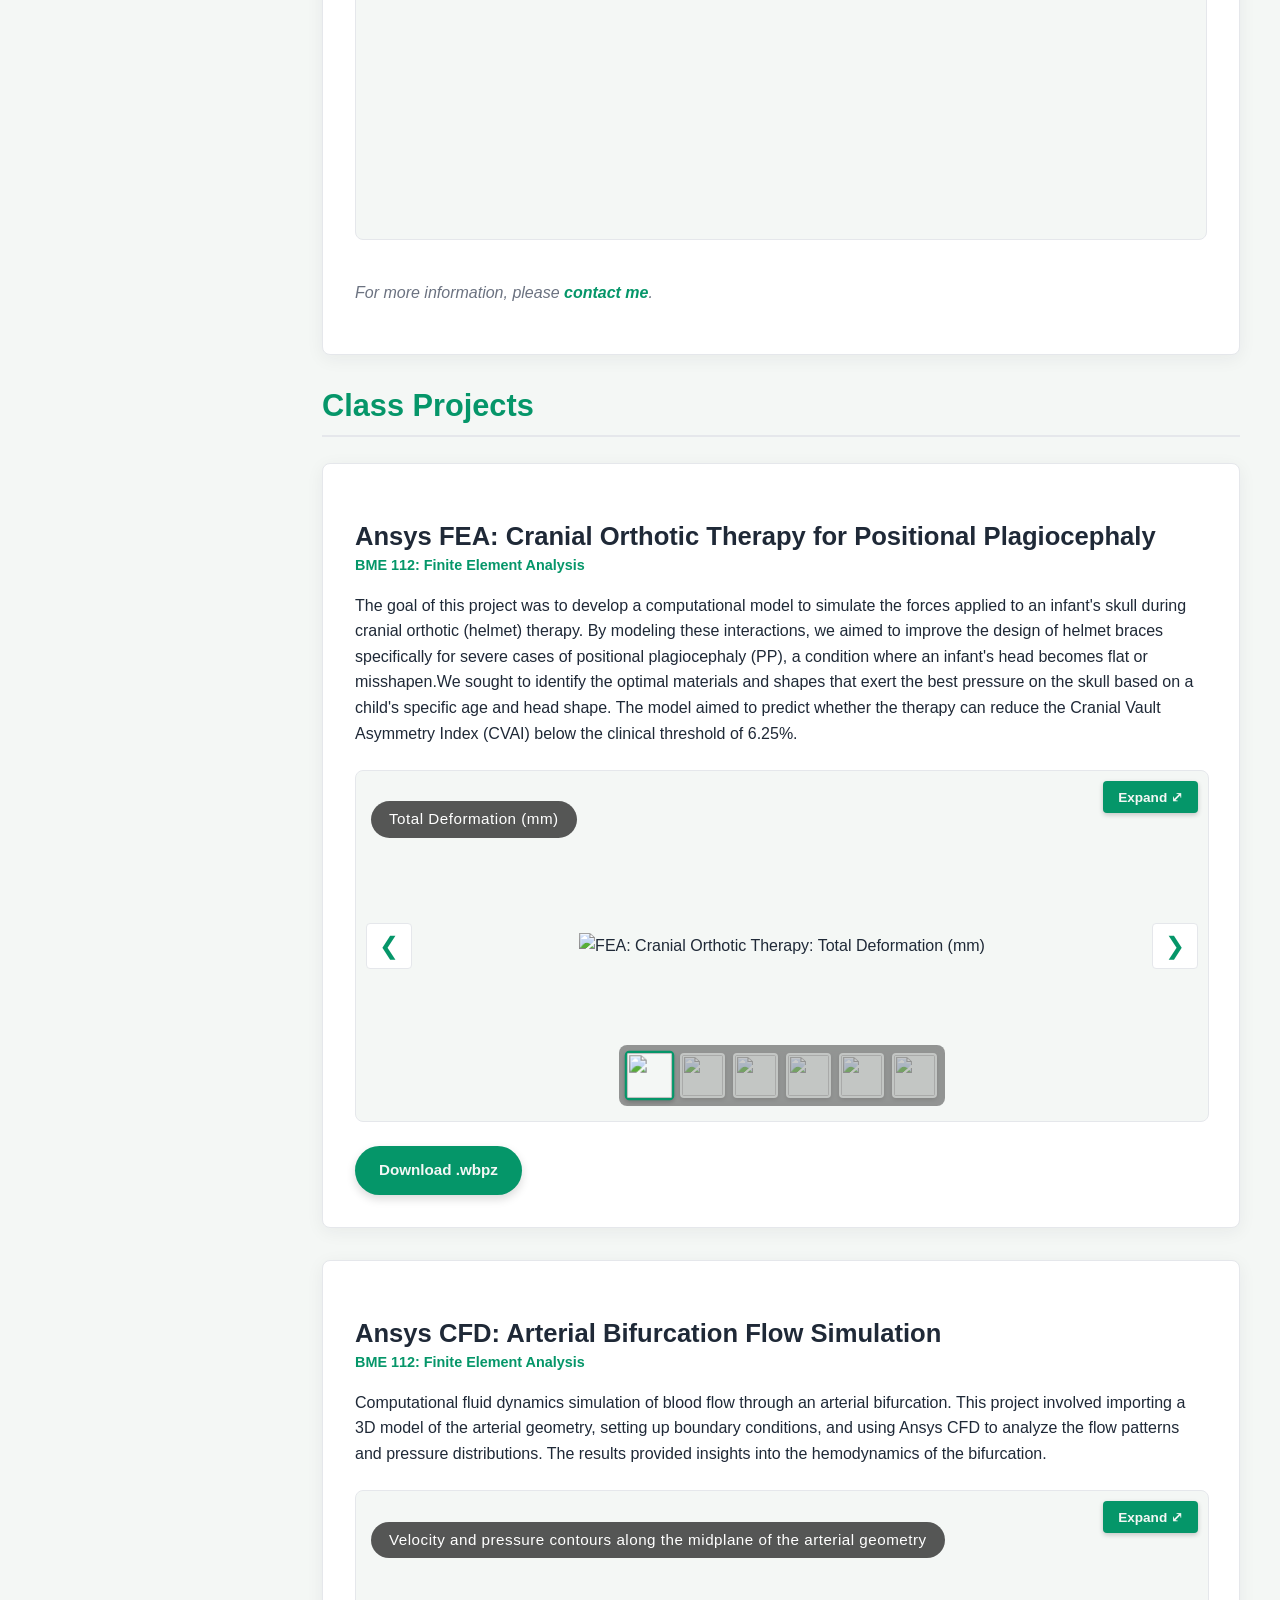
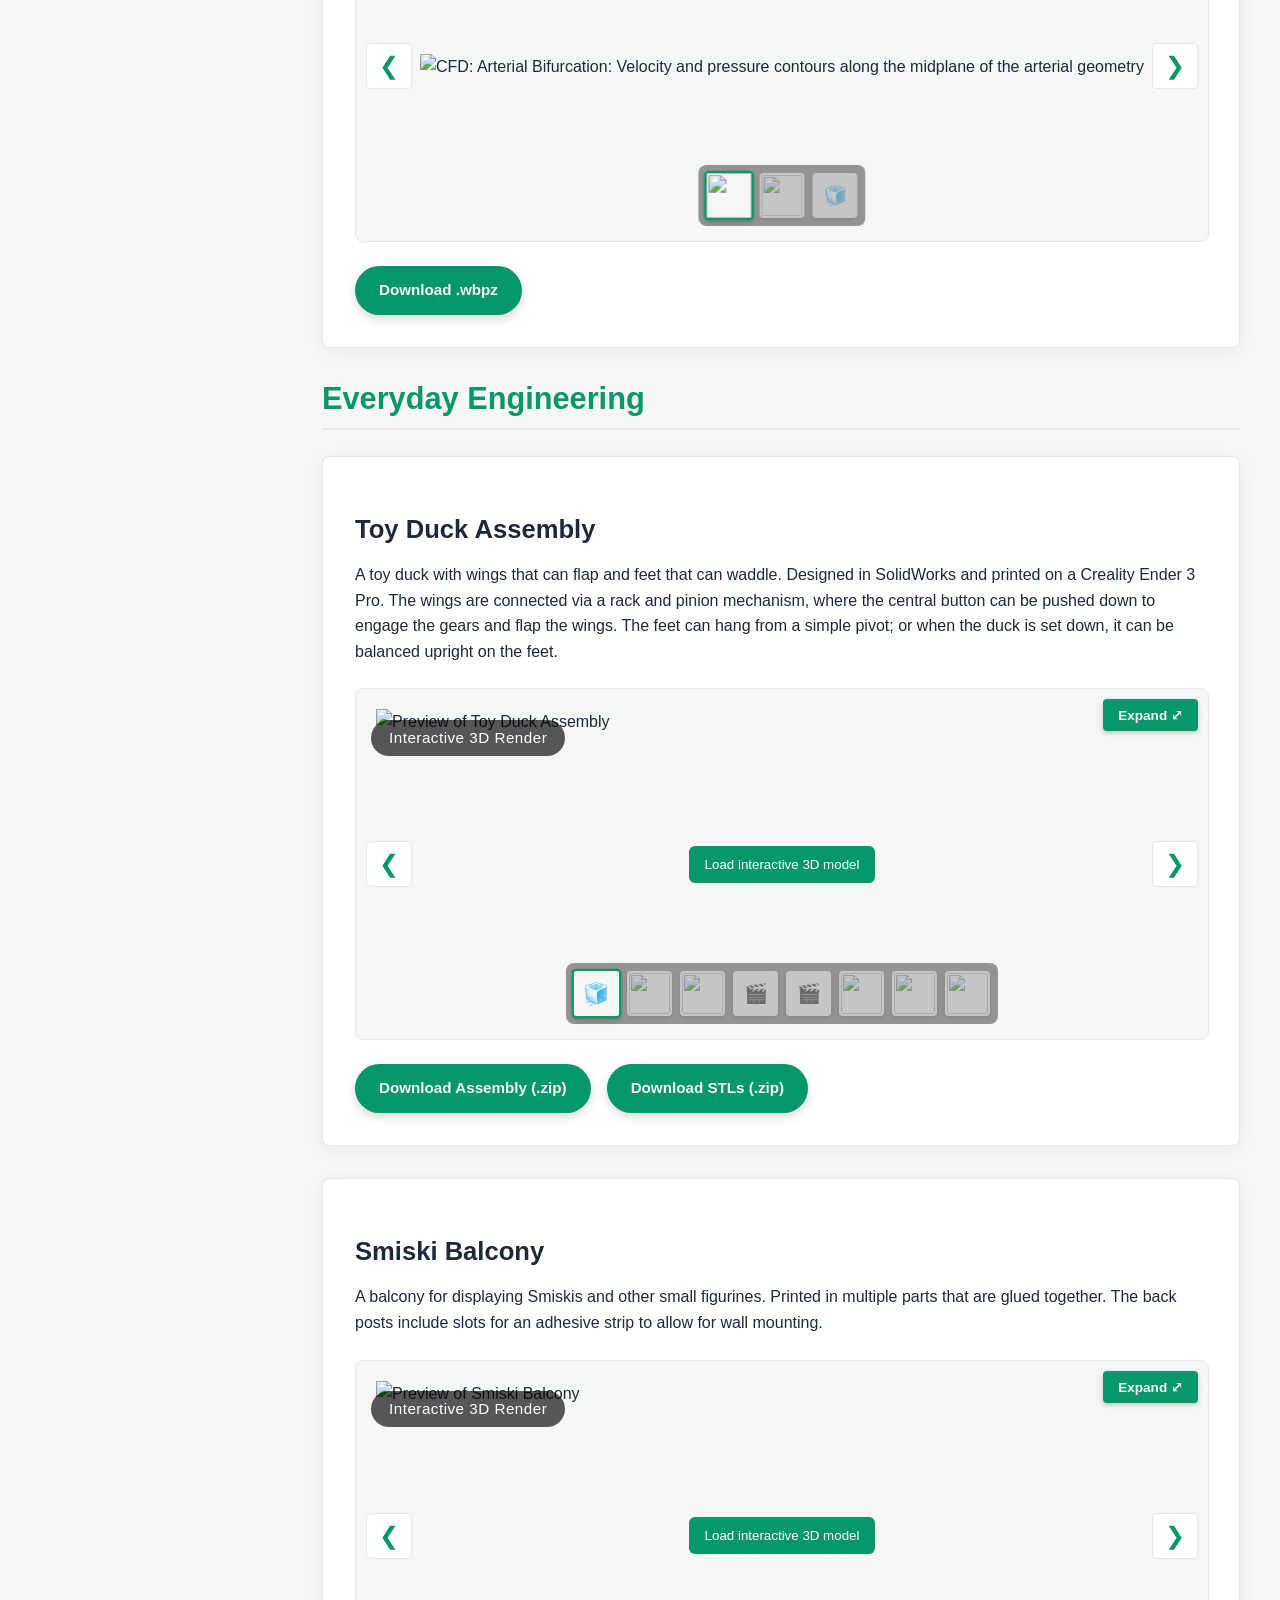
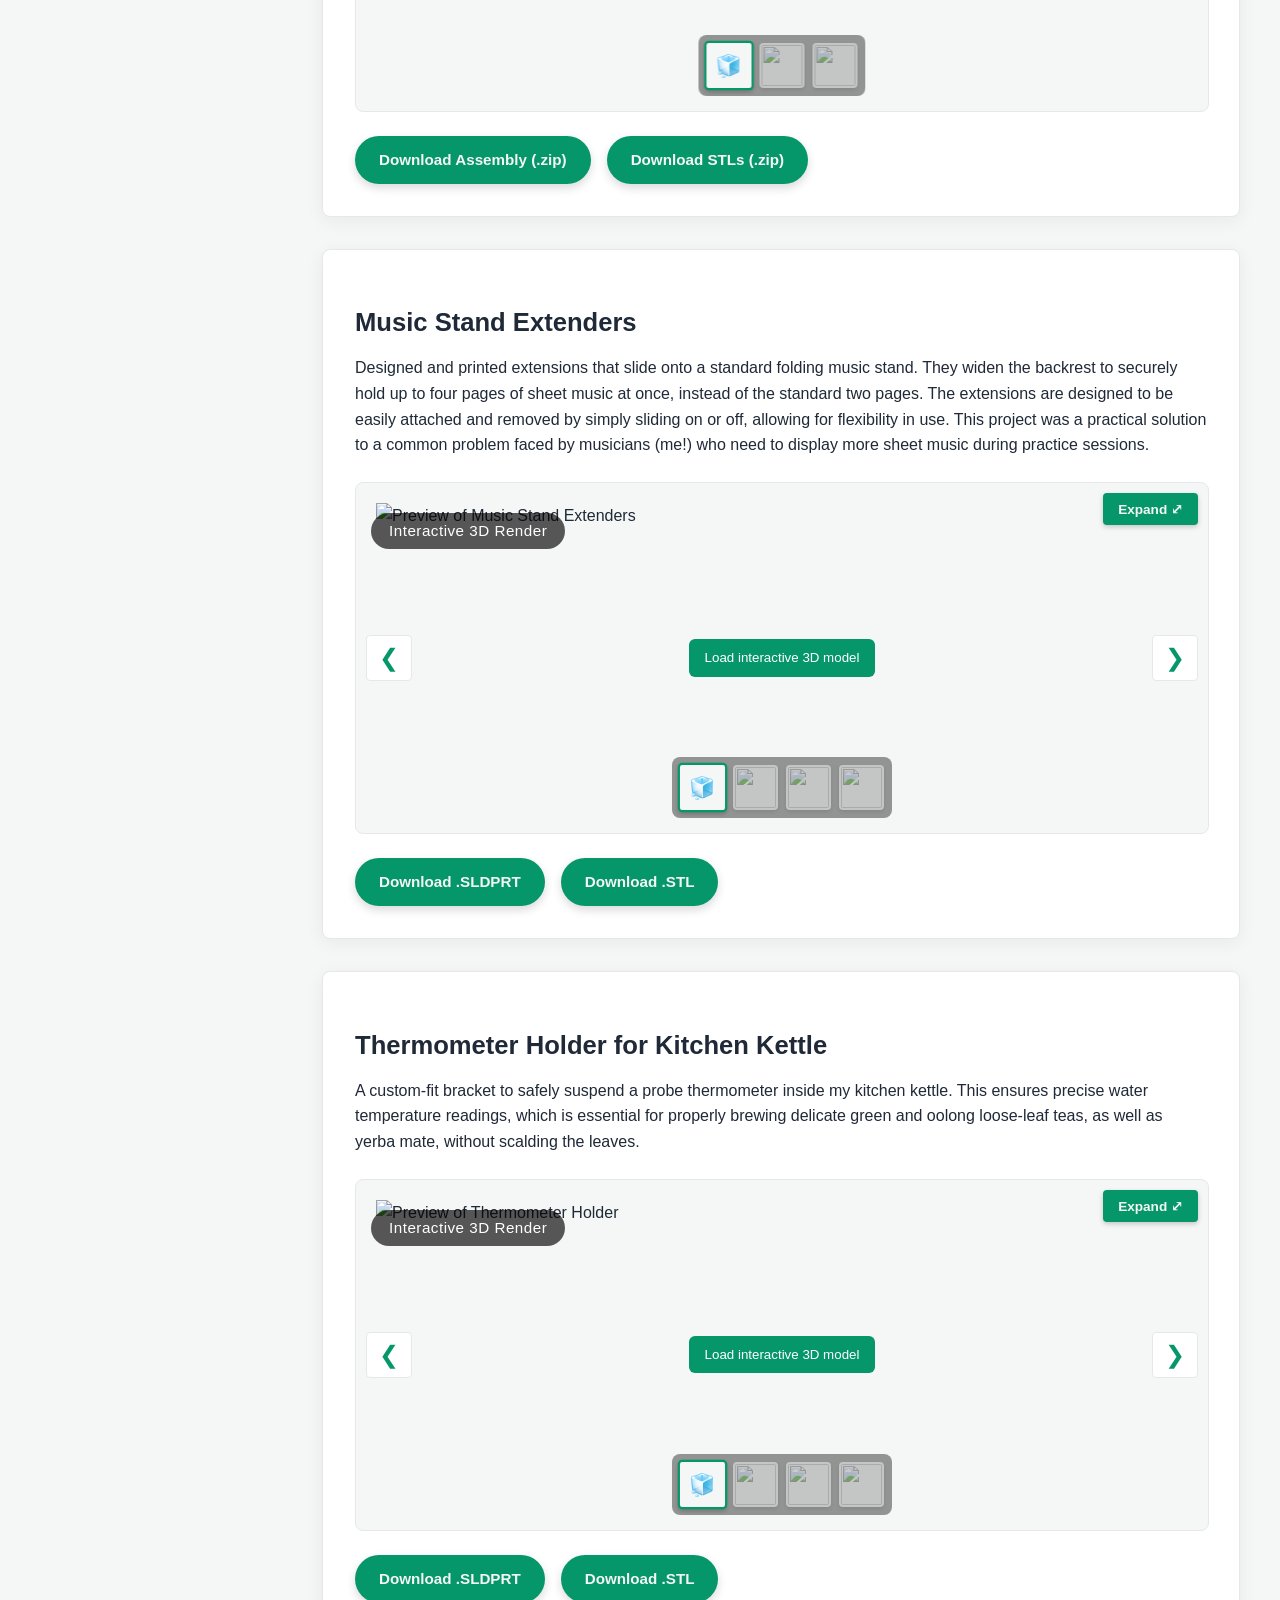
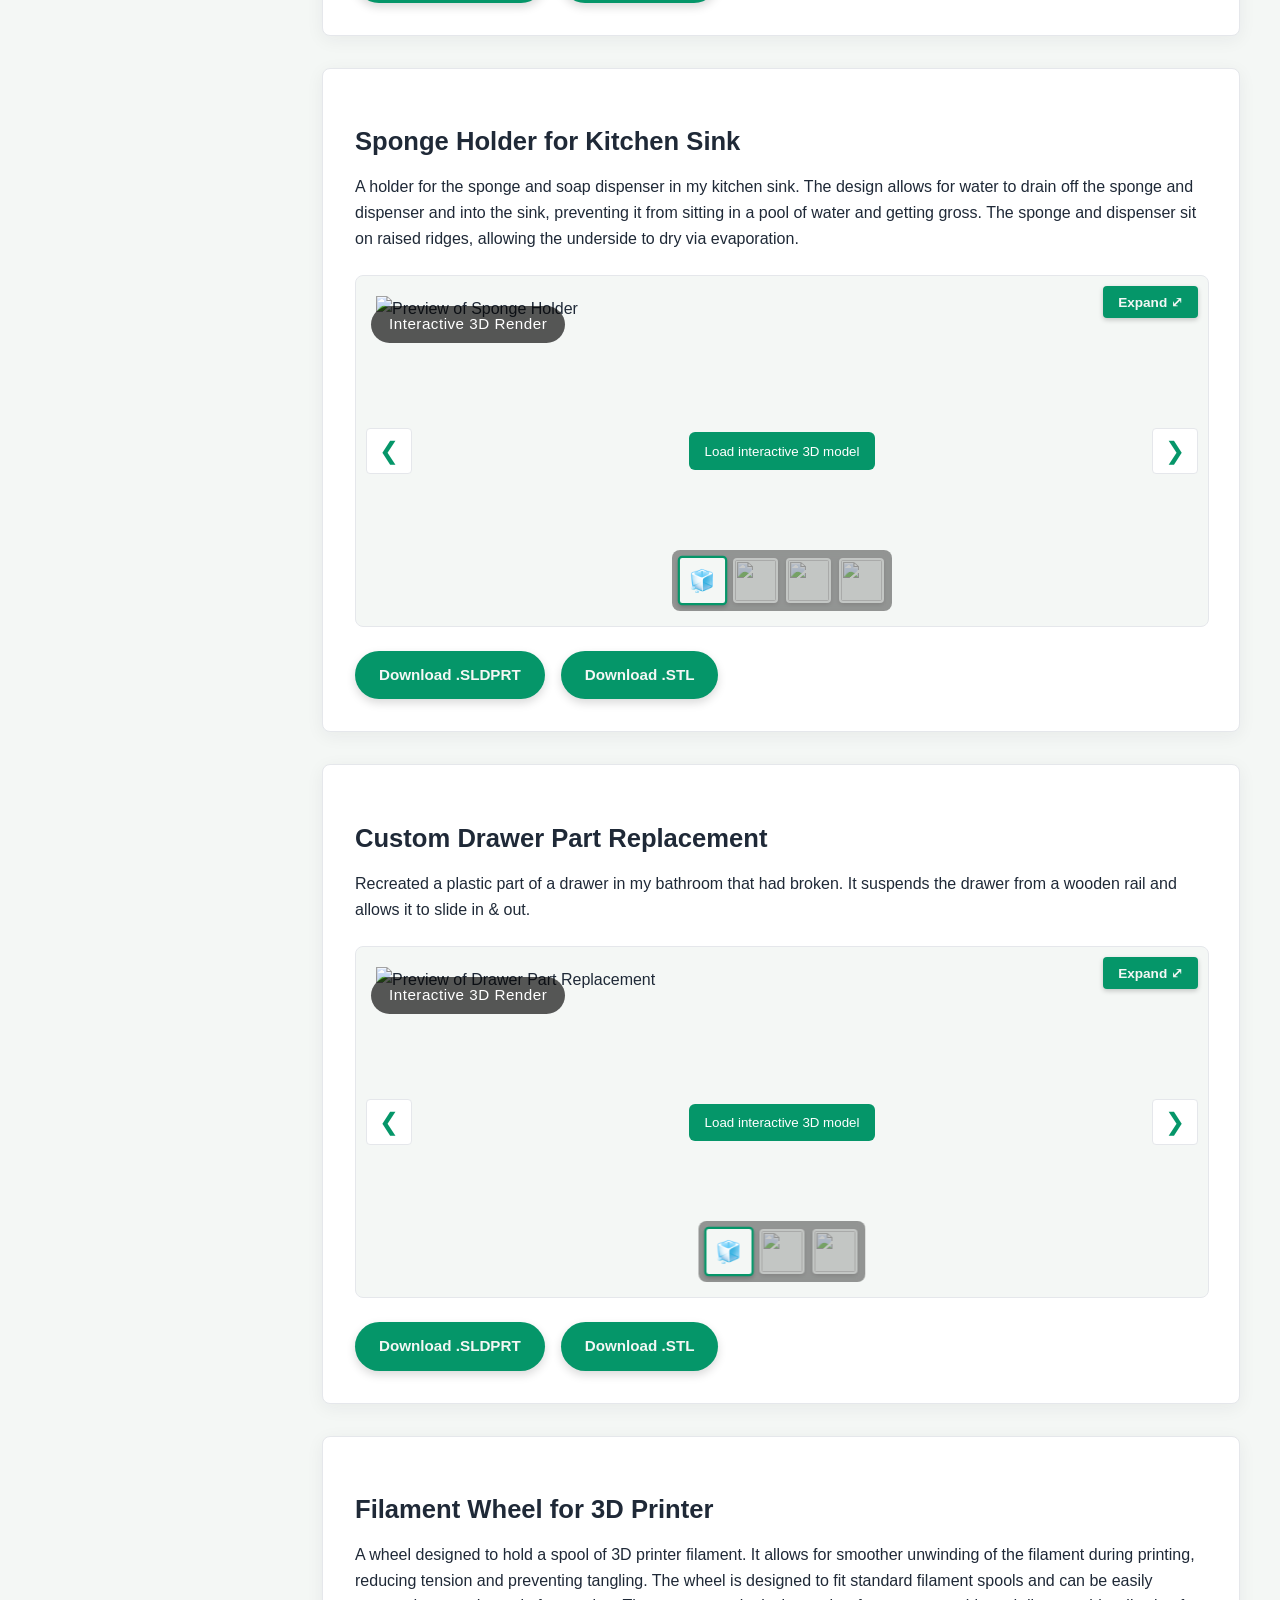
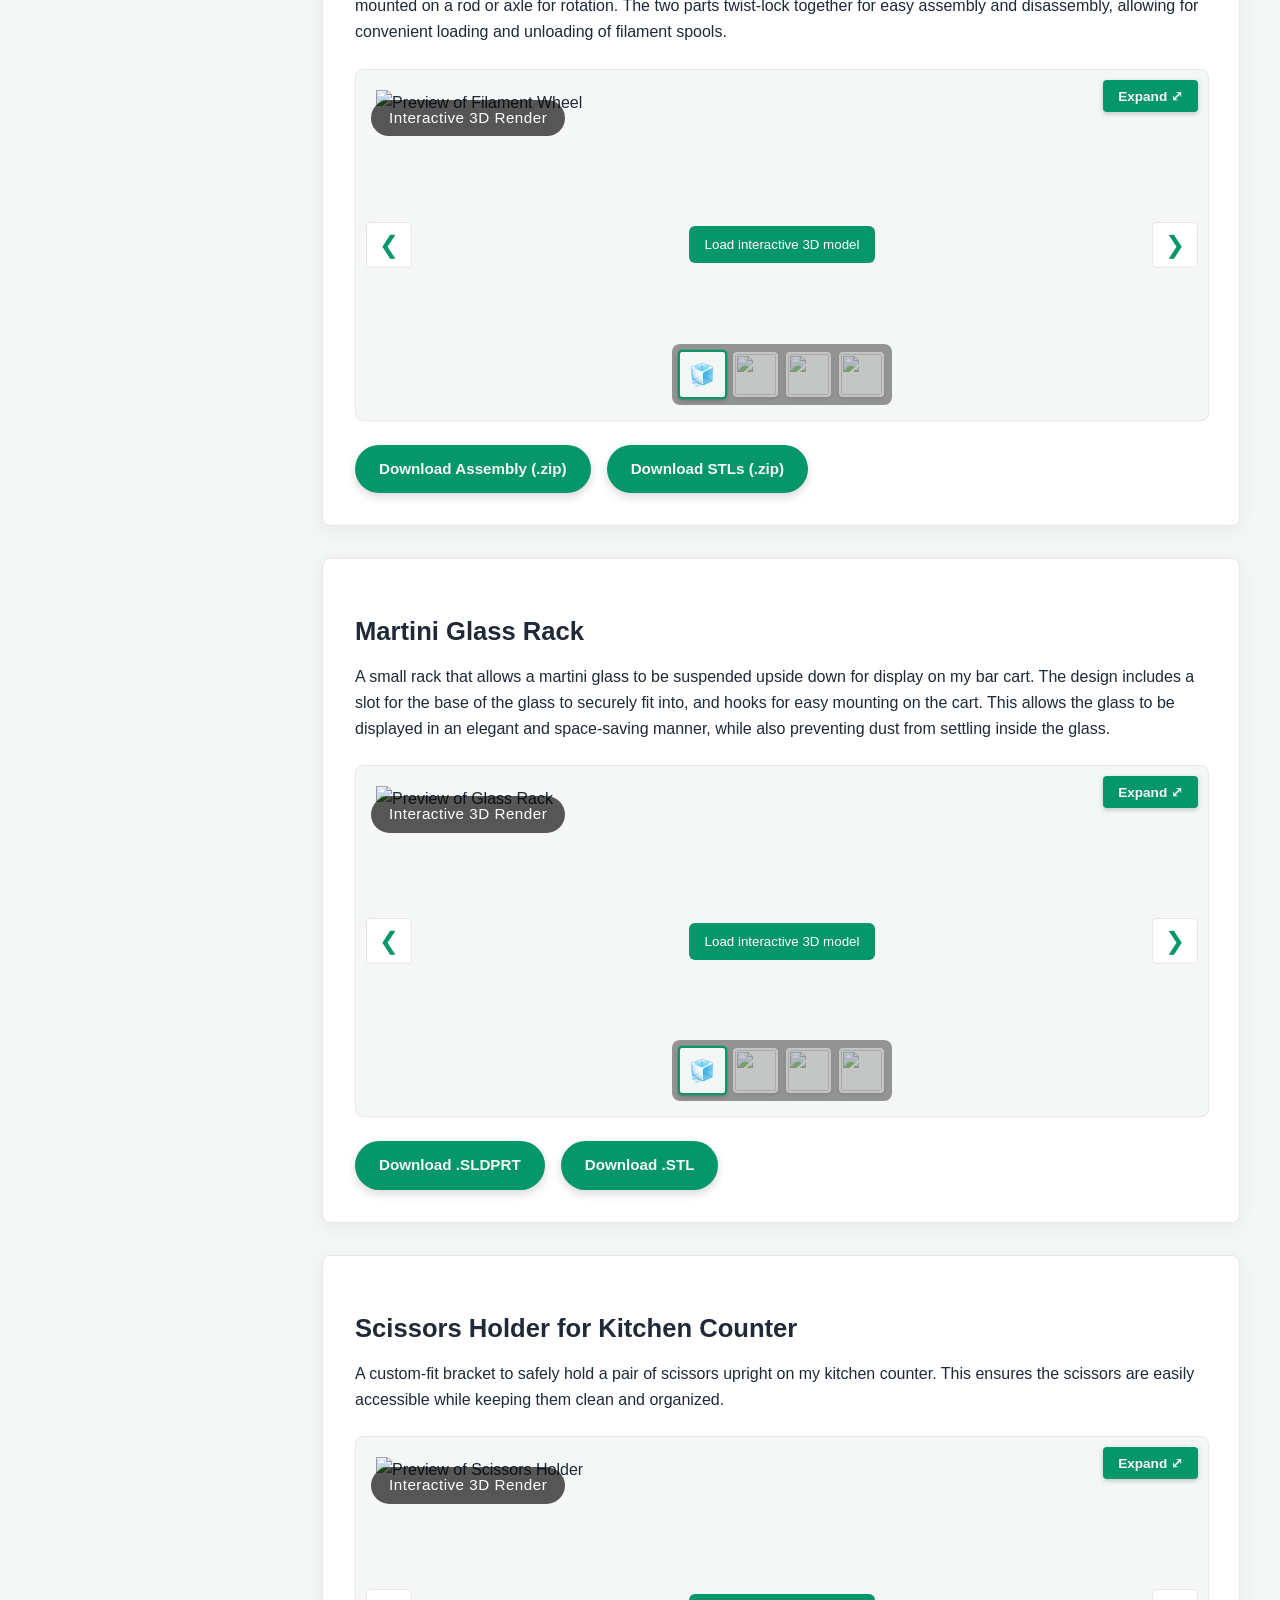
==== commit 150b61be: "Restore PROMPTly deck embed alongside direct link" ====
--- a/portfolio.html
+++ b/portfolio.html
@@ -186,19 +186,7 @@
                                 thumbnailsHTML += `<button type="button" class="thumbnail ${isActive}" data-index="${slideIndex}" aria-label="${slideLabel(description, slideIndex)}" aria-pressed="${isPressed}" title="${altText}"><span aria-hidden="true">🧊</span></button>`;
                                 
                             } else if (media.type === 'document') {
-                                mediaHTML += `
-                                    <div class="p-slide">
-                                        <div class="presentation-preview">
-                                            <img src="${media.poster}" alt="${escapeAttribute(projectTitle)} logo" loading="lazy" decoding="async">
-                                            <div>
-                                                <p class="presentation-kicker">Project presentation</p>
-                                                <h4>${media.caption || `${projectTitle} Pitch Deck`}</h4>
-                                                <p>Explore the complete pitch deck in Google Slides.</p>
-                                                <a href="${escapeAttribute(media.url)}" class="btn-download" target="_blank" rel="noopener noreferrer">Open pitch deck <span aria-hidden="true">↗</span></a>
-                                            </div>
-                                        </div>
-                                    </div>`;
-                                thumbnailsHTML += `<button type="button" class="thumbnail ${isActive}" data-index="${slideIndex}" aria-label="${slideLabel(description, slideIndex)}" aria-pressed="${isPressed}" title="${altText}"><span aria-hidden="true">📄</span></button>`;
+                                // Presentations get a full-width embed and a direct link below.
                             
                             } else {
                                 mediaHTML += `
@@ -218,6 +206,30 @@
                         // --- NEW: Count slides and conditionally hide carousel UI ---
                         const navButtonsHTML = totalSlides > 1 ? `<button type="button" class="p-prev-btn" aria-label="Previous slide in ${escapeAttribute(projectTitle)} gallery">&#10094;</button><button type="button" class="p-next-btn" aria-label="Next slide in ${escapeAttribute(projectTitle)} gallery">&#10095;</button>` : '';
                         const finalThumbnailsHTML = totalSlides > 1 ? thumbnailsHTML : '';
+                        const presentation = project.images.find(media => media.type === 'document');
+                        const galleryHTML = presentation ? `
+                            <div class="presentation-section">
+                                <div class="presentation-preview">
+                                    <img src="${presentation.poster}" alt="${escapeAttribute(projectTitle)} logo" loading="lazy" decoding="async">
+                                    <div>
+                                        <p class="presentation-kicker">Project presentation</p>
+                                        <h4>${presentation.caption || `${projectTitle} Pitch Deck`}</h4>
+                                        <a href="${escapeAttribute(presentation.url)}" class="btn-download" target="_blank" rel="noopener noreferrer">Open full deck <span aria-hidden="true">↗</span></a>
+                                    </div>
+                                </div>
+                                <div class="presentation-frame">
+                                    <iframe src="${escapeAttribute(presentation.embedUrl || presentation.url)}" title="${escapeAttribute(projectTitle)} pitch deck" allowfullscreen></iframe>
+                                </div>
+                            </div>
+                        ` : `
+                            <div class="portfolio-carousel-container" role="group" aria-roledescription="carousel" aria-label="${escapeAttribute(projectTitle)} media gallery">
+                                <button type="button" class="expand-btn" aria-label="Expand ${escapeAttribute(projectTitle)} gallery">Expand ⤢</button>
+                                <button type="button" class="close-btn" aria-label="Close ${escapeAttribute(projectTitle)} gallery">Close ✖</button>
+                                ${navButtonsHTML}
+                                <div class="p-carousel-track">${modelHTML}${mediaHTML}</div>
+                                ${finalThumbnailsHTML}
+                            </div>
+                        `;
 
                         // Company tag is optional
                         const companyHTML = project.company ? `<p class="company-tag">${project.company}</p>` : '';
@@ -247,19 +259,7 @@
                                 ${companyHTML}
                                 ${projectOverviewHTML}
                                 
-                                <div class="portfolio-carousel-container" role="group" aria-roledescription="carousel" aria-label="${escapeAttribute(projectTitle)} media gallery">
-                                    <button type="button" class="expand-btn" aria-label="Expand ${escapeAttribute(projectTitle)} gallery">Expand ⤢</button>
-                                    <button type="button" class="close-btn" aria-label="Close ${escapeAttribute(projectTitle)} gallery">Close ✖</button>
-                                    
-                                    ${navButtonsHTML}
-                                    
-                                    <div class="p-carousel-track">
-                                        ${modelHTML}
-                                        ${mediaHTML}
-                                    </div>
-                                    
-                                    ${finalThumbnailsHTML}
-                                </div>
+                                ${galleryHTML}
 
                                 <div class="download-links">
                                     ${websiteHTML}
--- a/style.css
+++ b/style.css
@@ -1107,12 +1107,30 @@
     box-sizing: border-box;
     display: flex;
     gap: 1.5rem;
-    max-width: 620px;
     padding: 1.5rem;
     width: 100%;
 }
 
-.p-slide .presentation-preview img {
+.presentation-section {
+    margin: 1.5rem 0;
+}
+
+.presentation-frame {
+    aspect-ratio: 16 / 9;
+    background: var(--bg-color);
+    border: 1px solid var(--border-color);
+    border-radius: 8px;
+    margin-top: 1rem;
+    overflow: hidden;
+}
+
+.presentation-frame iframe {
+    border: 0;
+    height: 100%;
+    width: 100%;
+}
+
+.presentation-preview img {
     flex: none;
     height: 96px;
     width: 96px;
@@ -1120,11 +1138,7 @@
 
 .presentation-preview h4 {
     font-size: 1.2rem;
-    margin: 0.25rem 0;
-}
-
-.presentation-preview p {
-    margin: 0 0 0.8rem;
+    margin: 0.25rem 0 0.75rem;
 }
 
 .presentation-preview .presentation-kicker {
@@ -1142,7 +1156,7 @@
         padding: 1rem;
     }
 
-    .p-slide .presentation-preview img {
+    .presentation-preview img {
         height: 64px;
         width: 64px;
     }
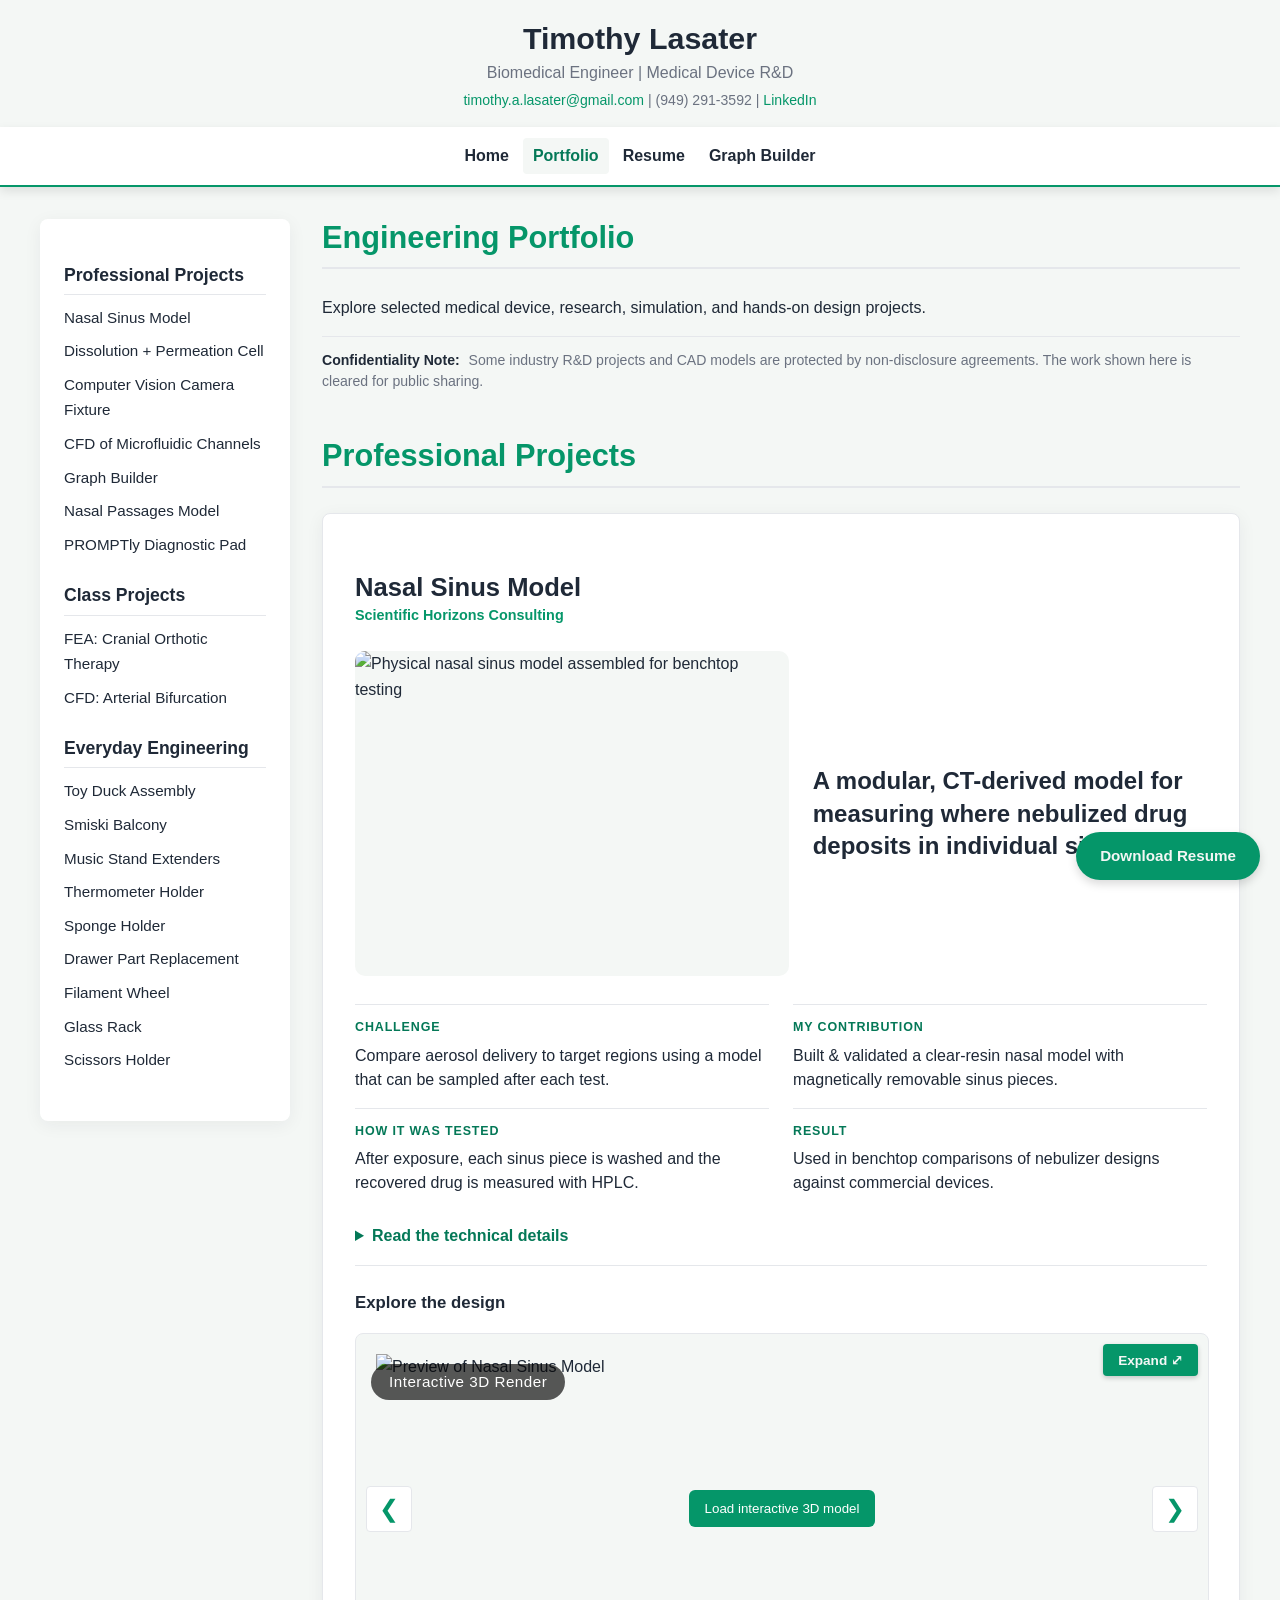
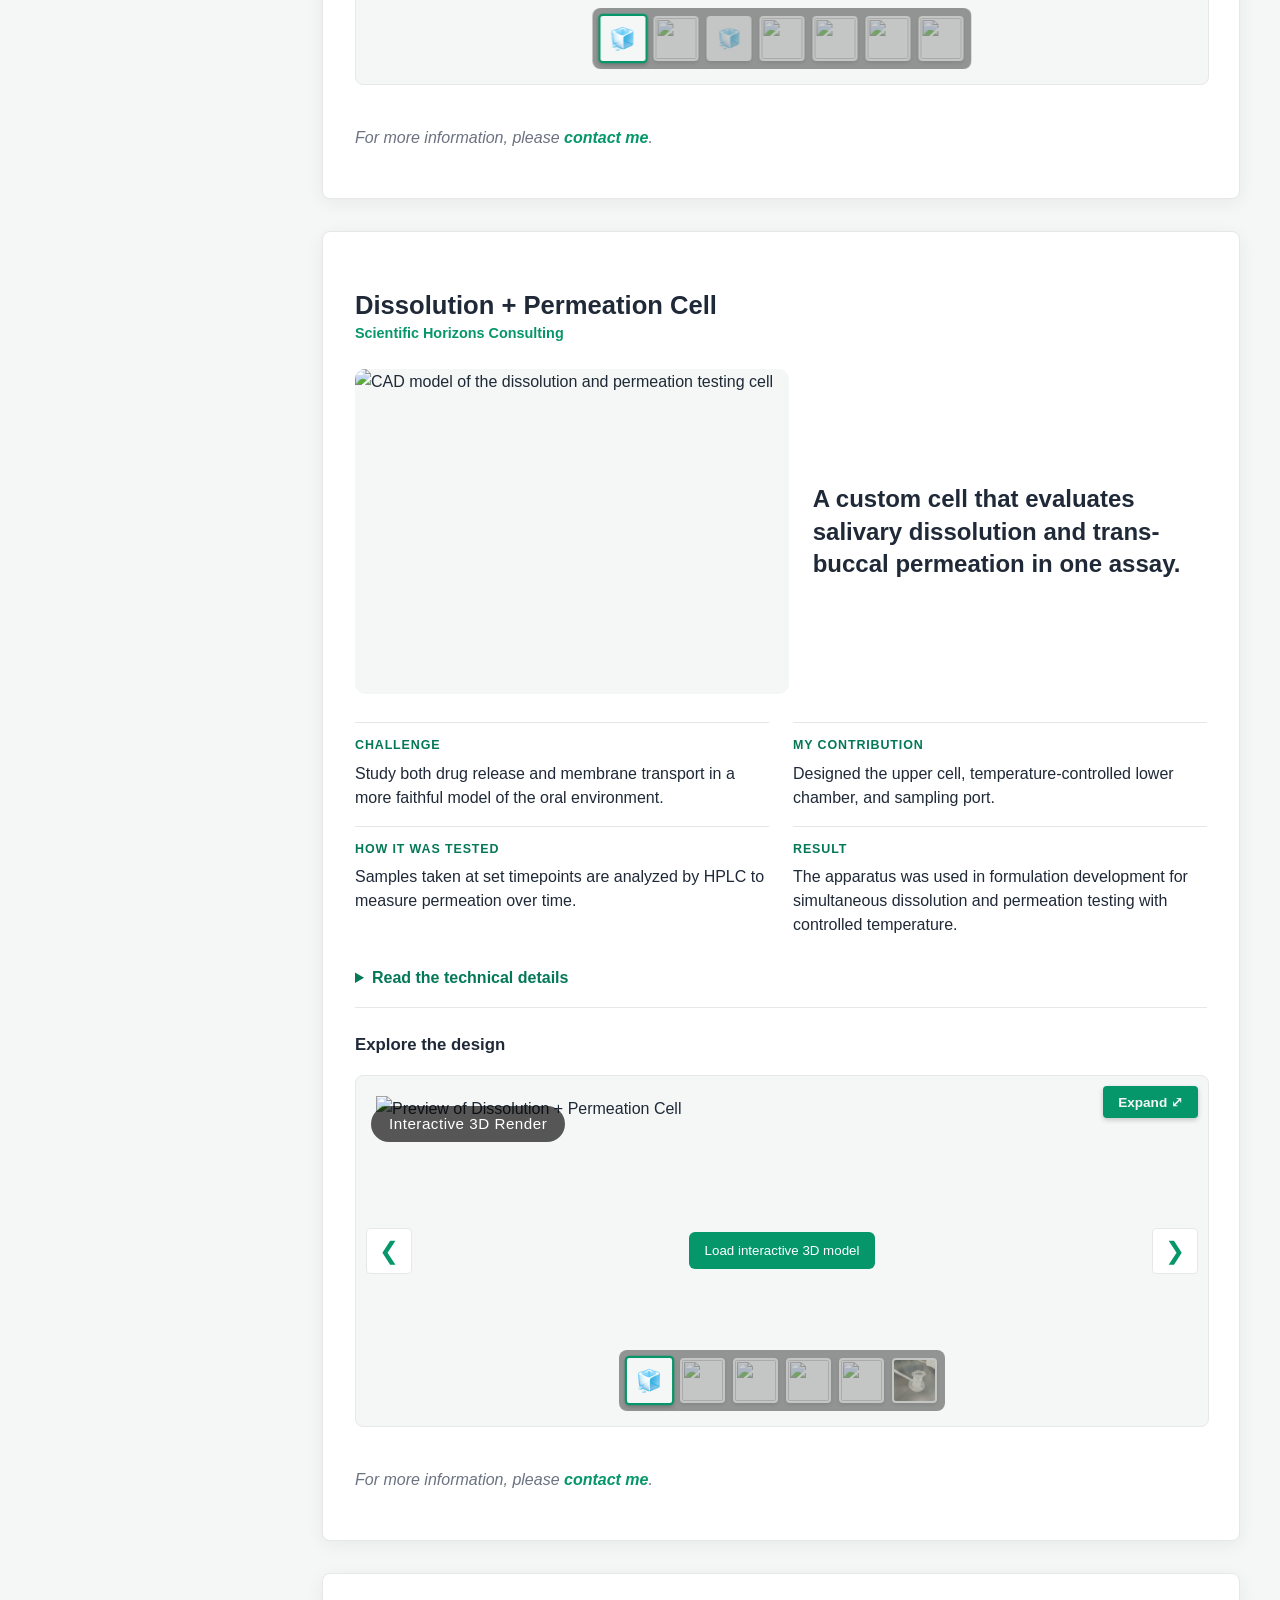
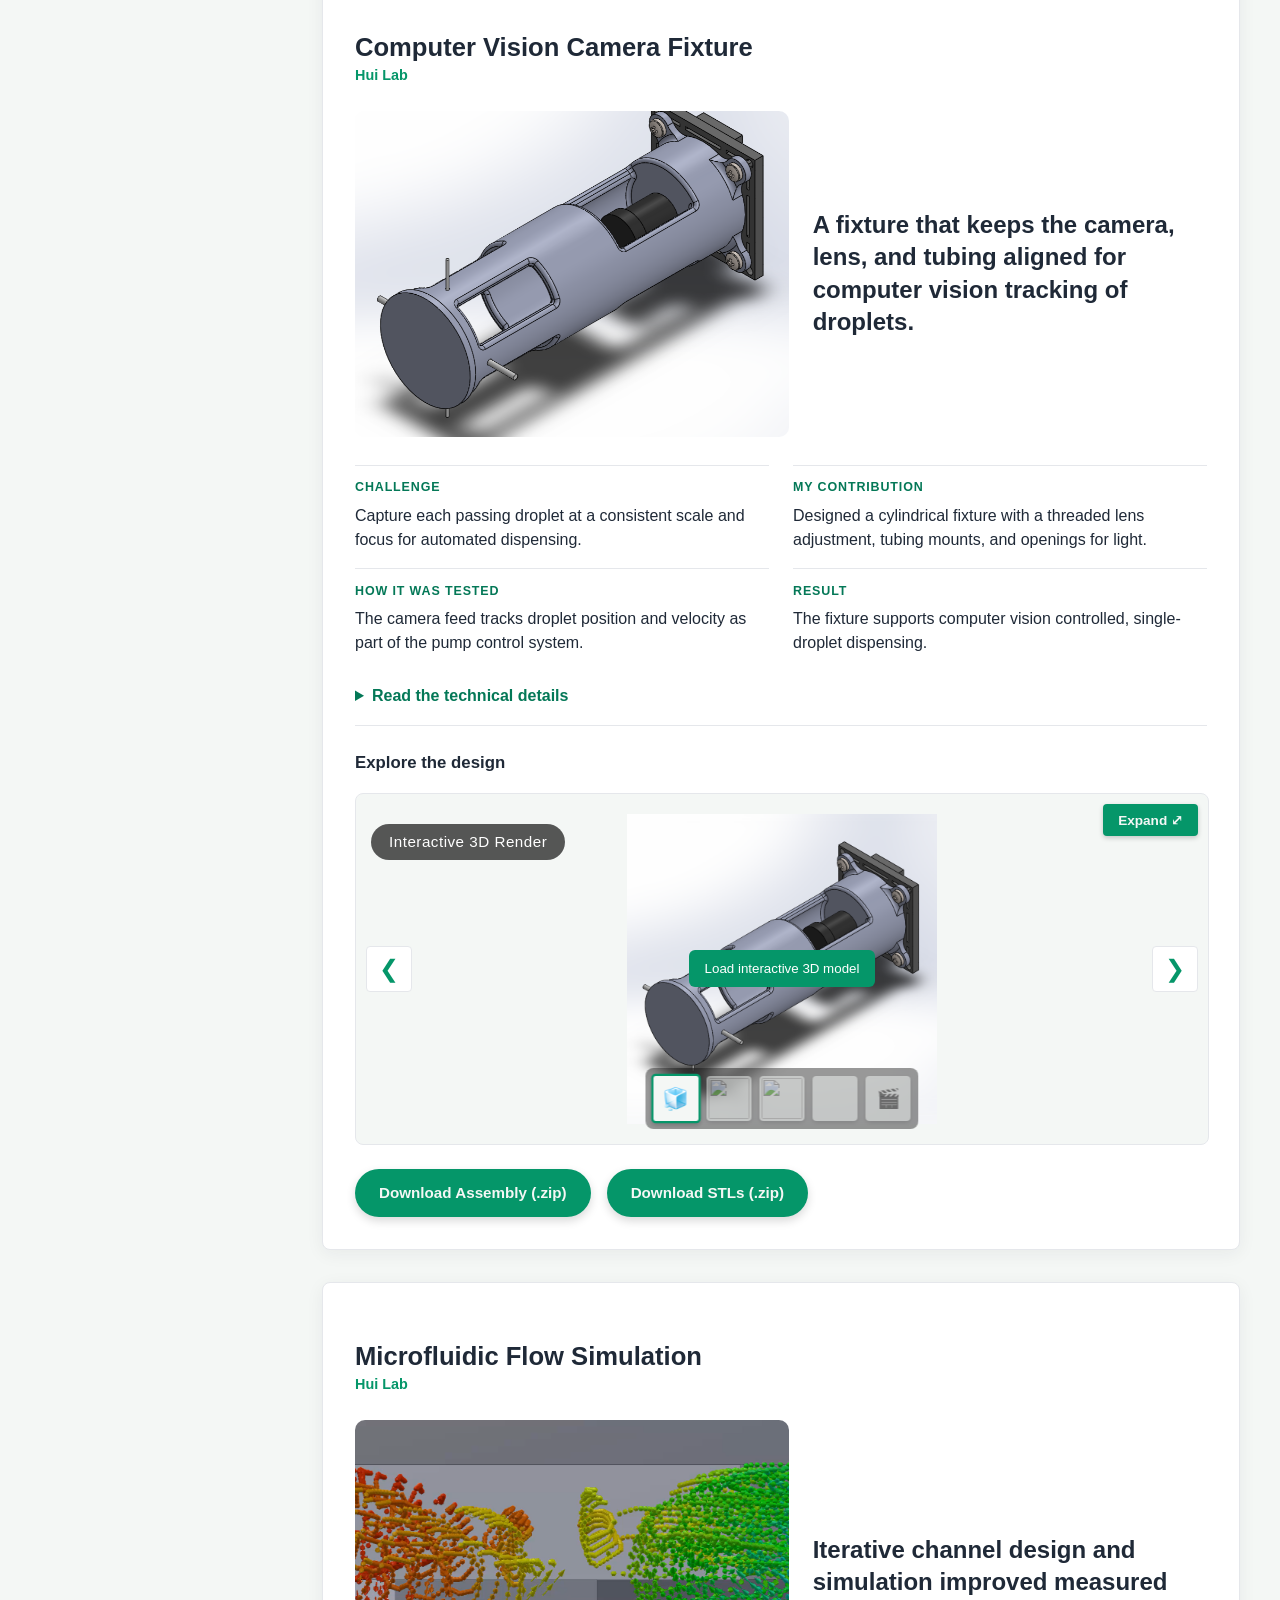
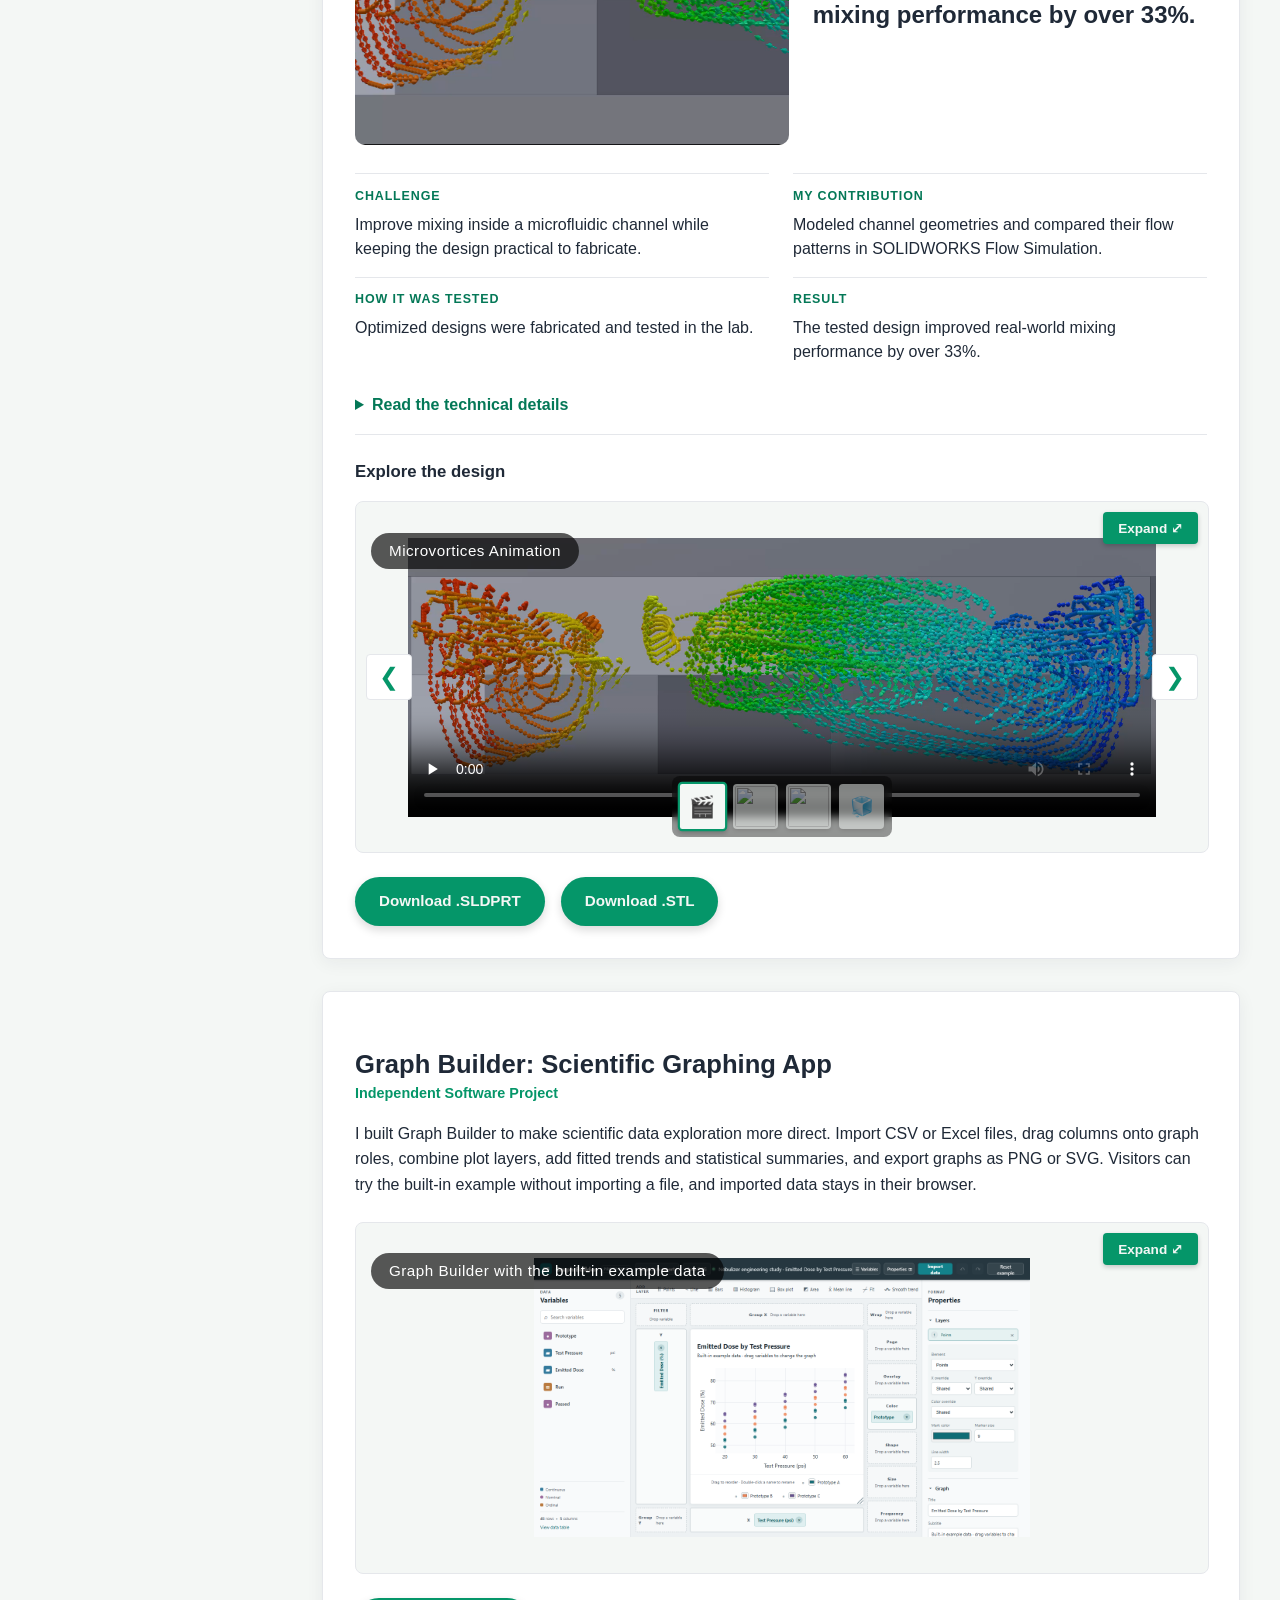
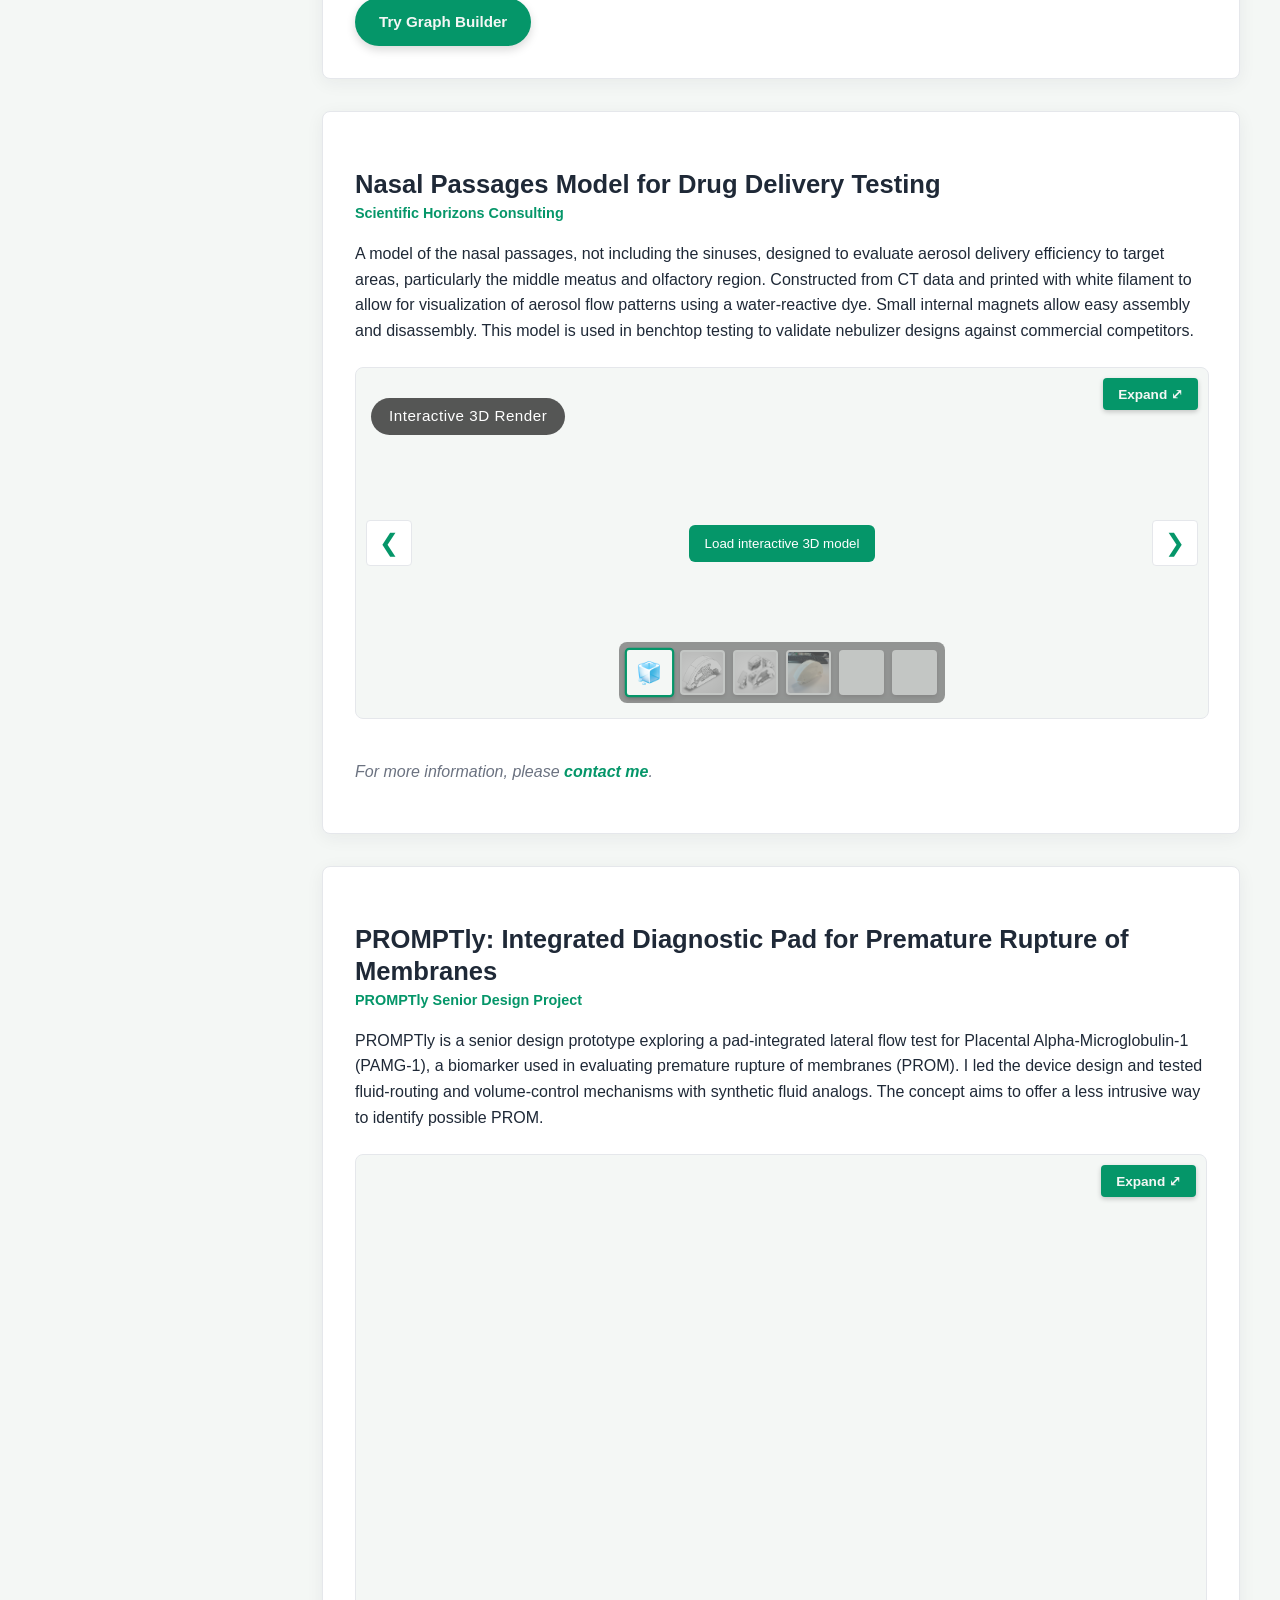
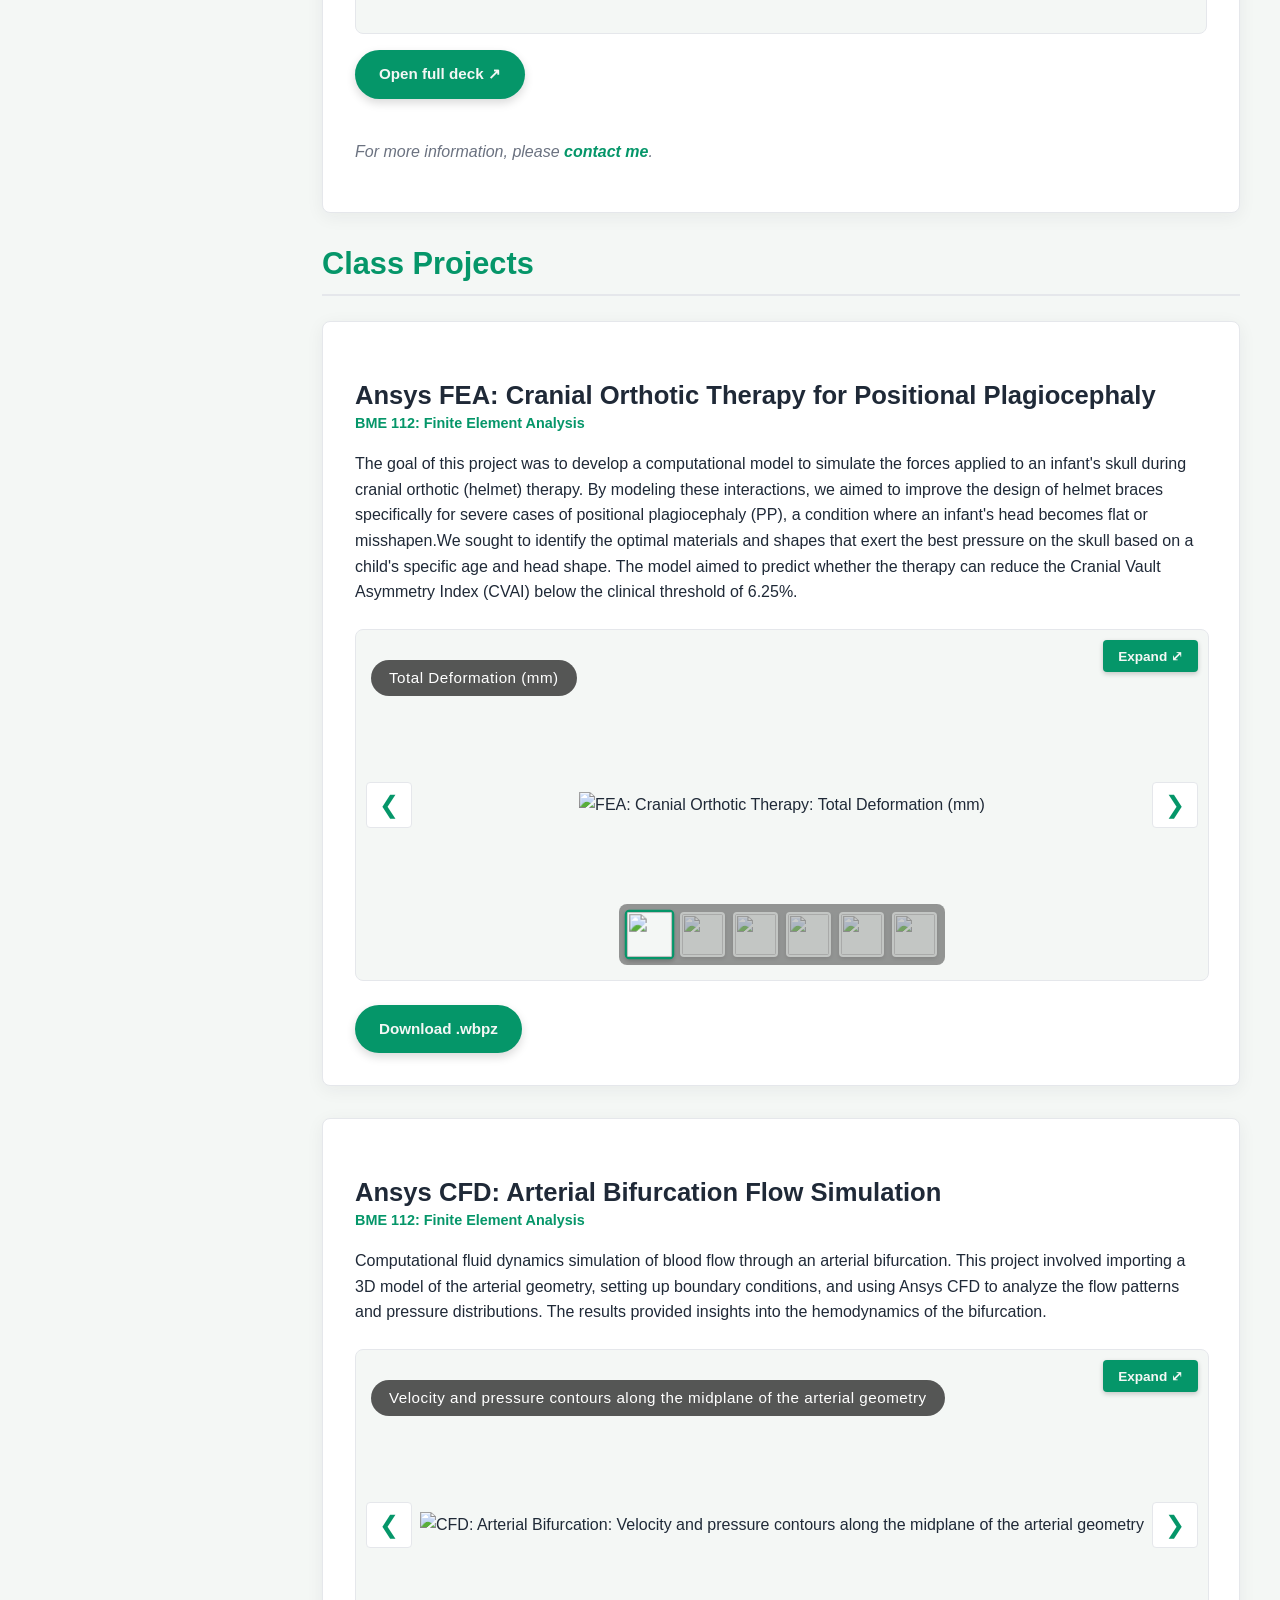
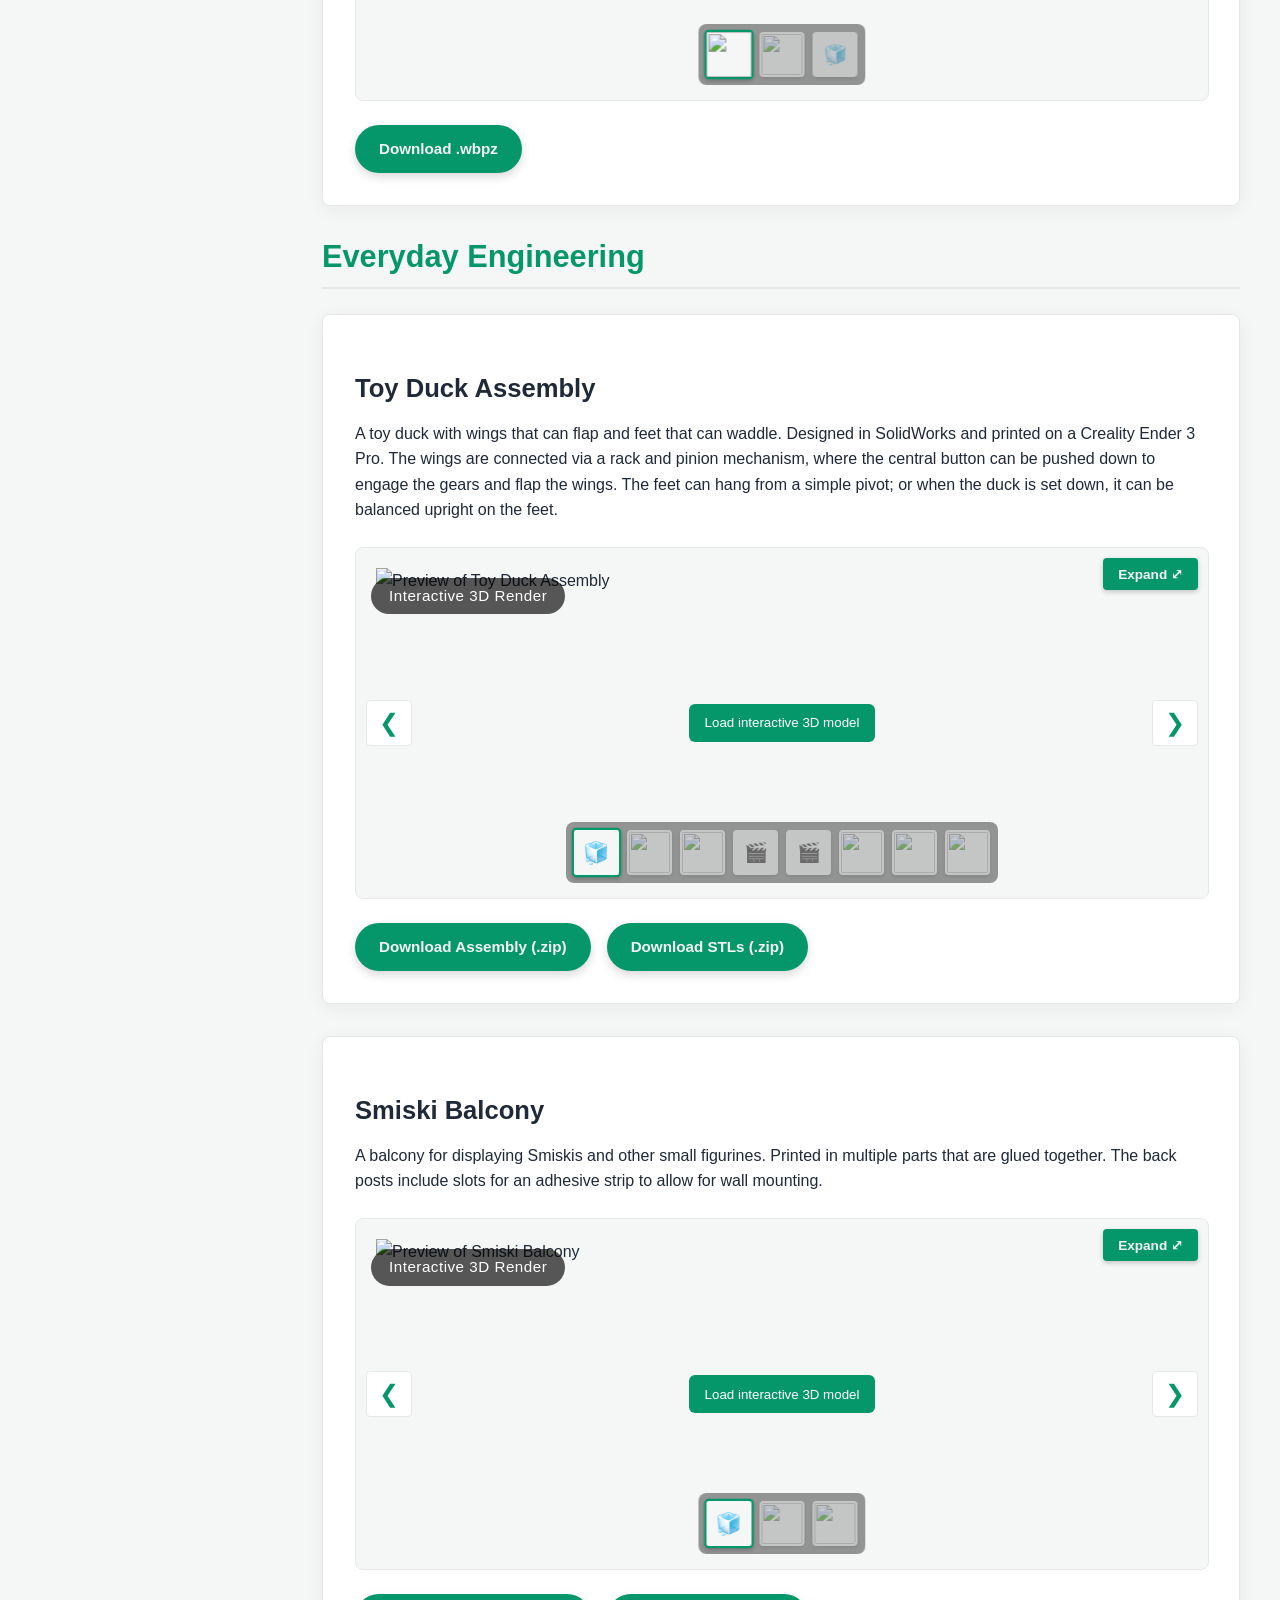
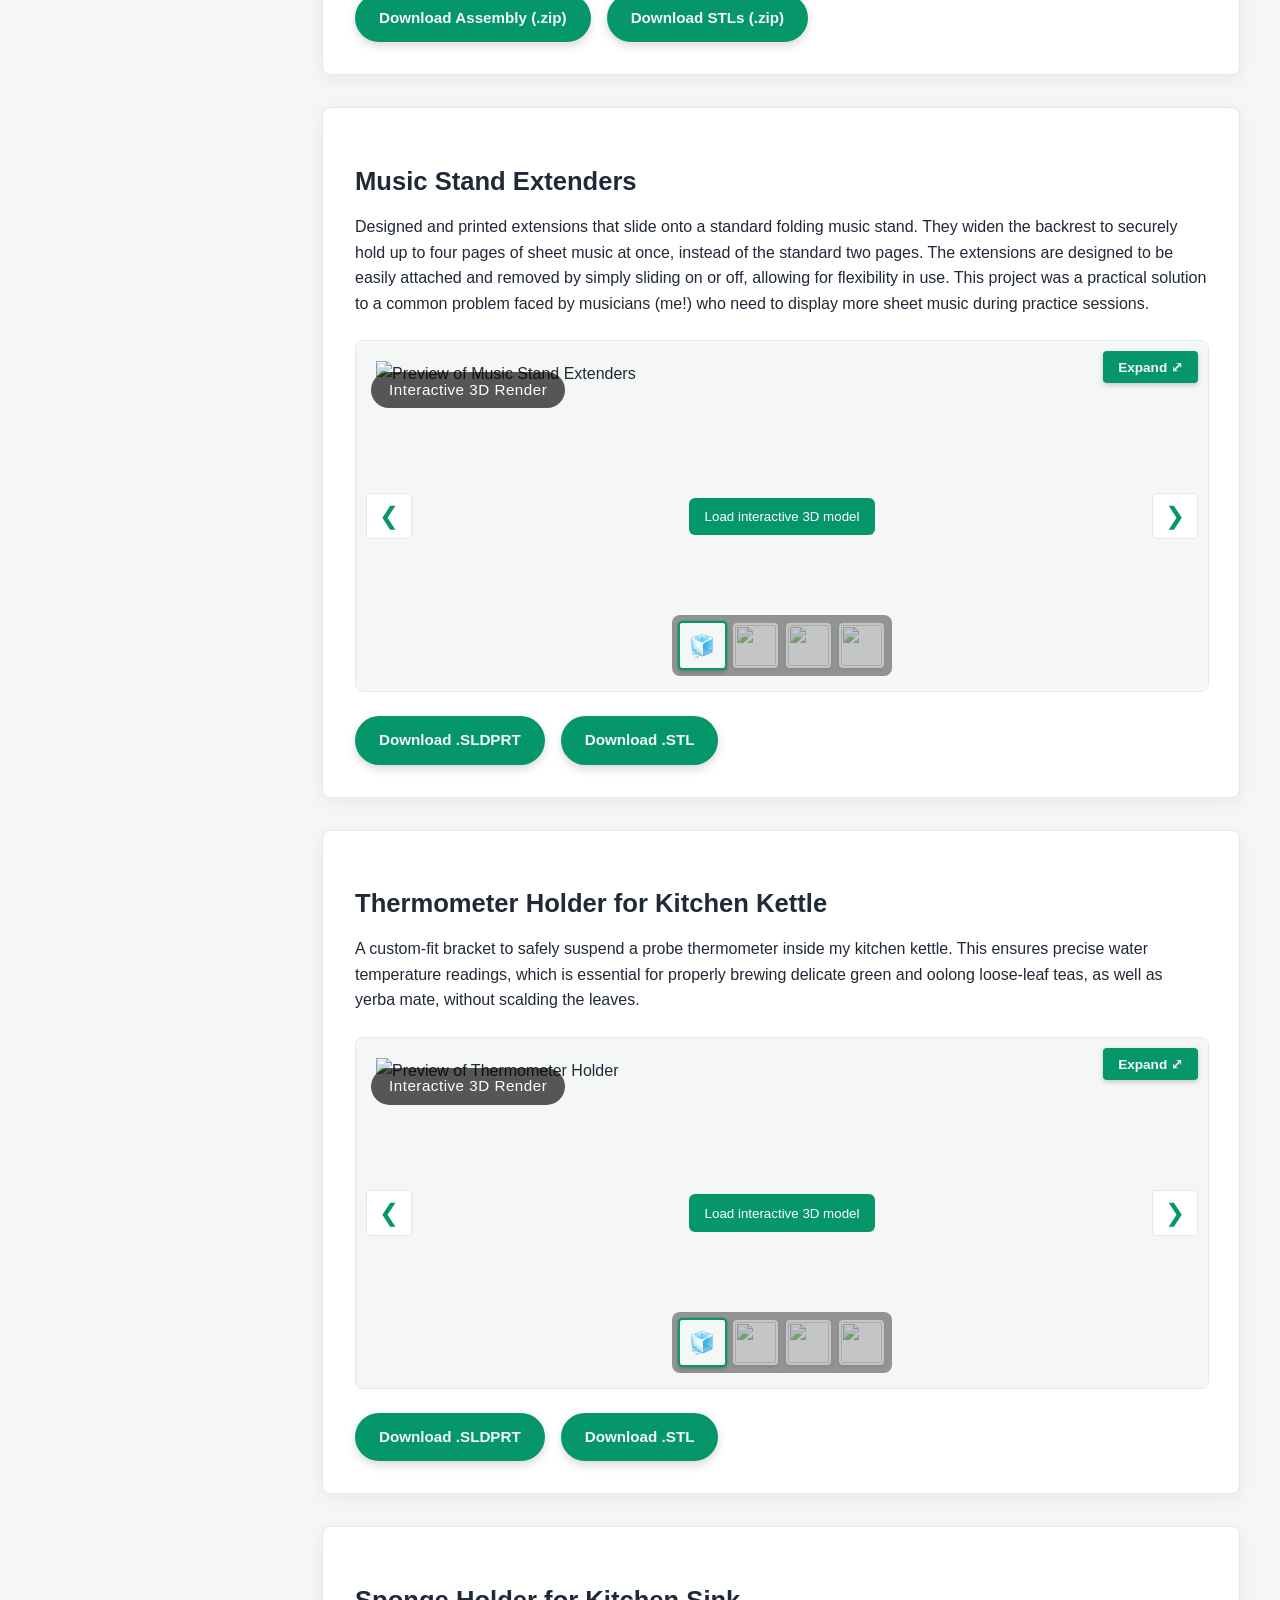
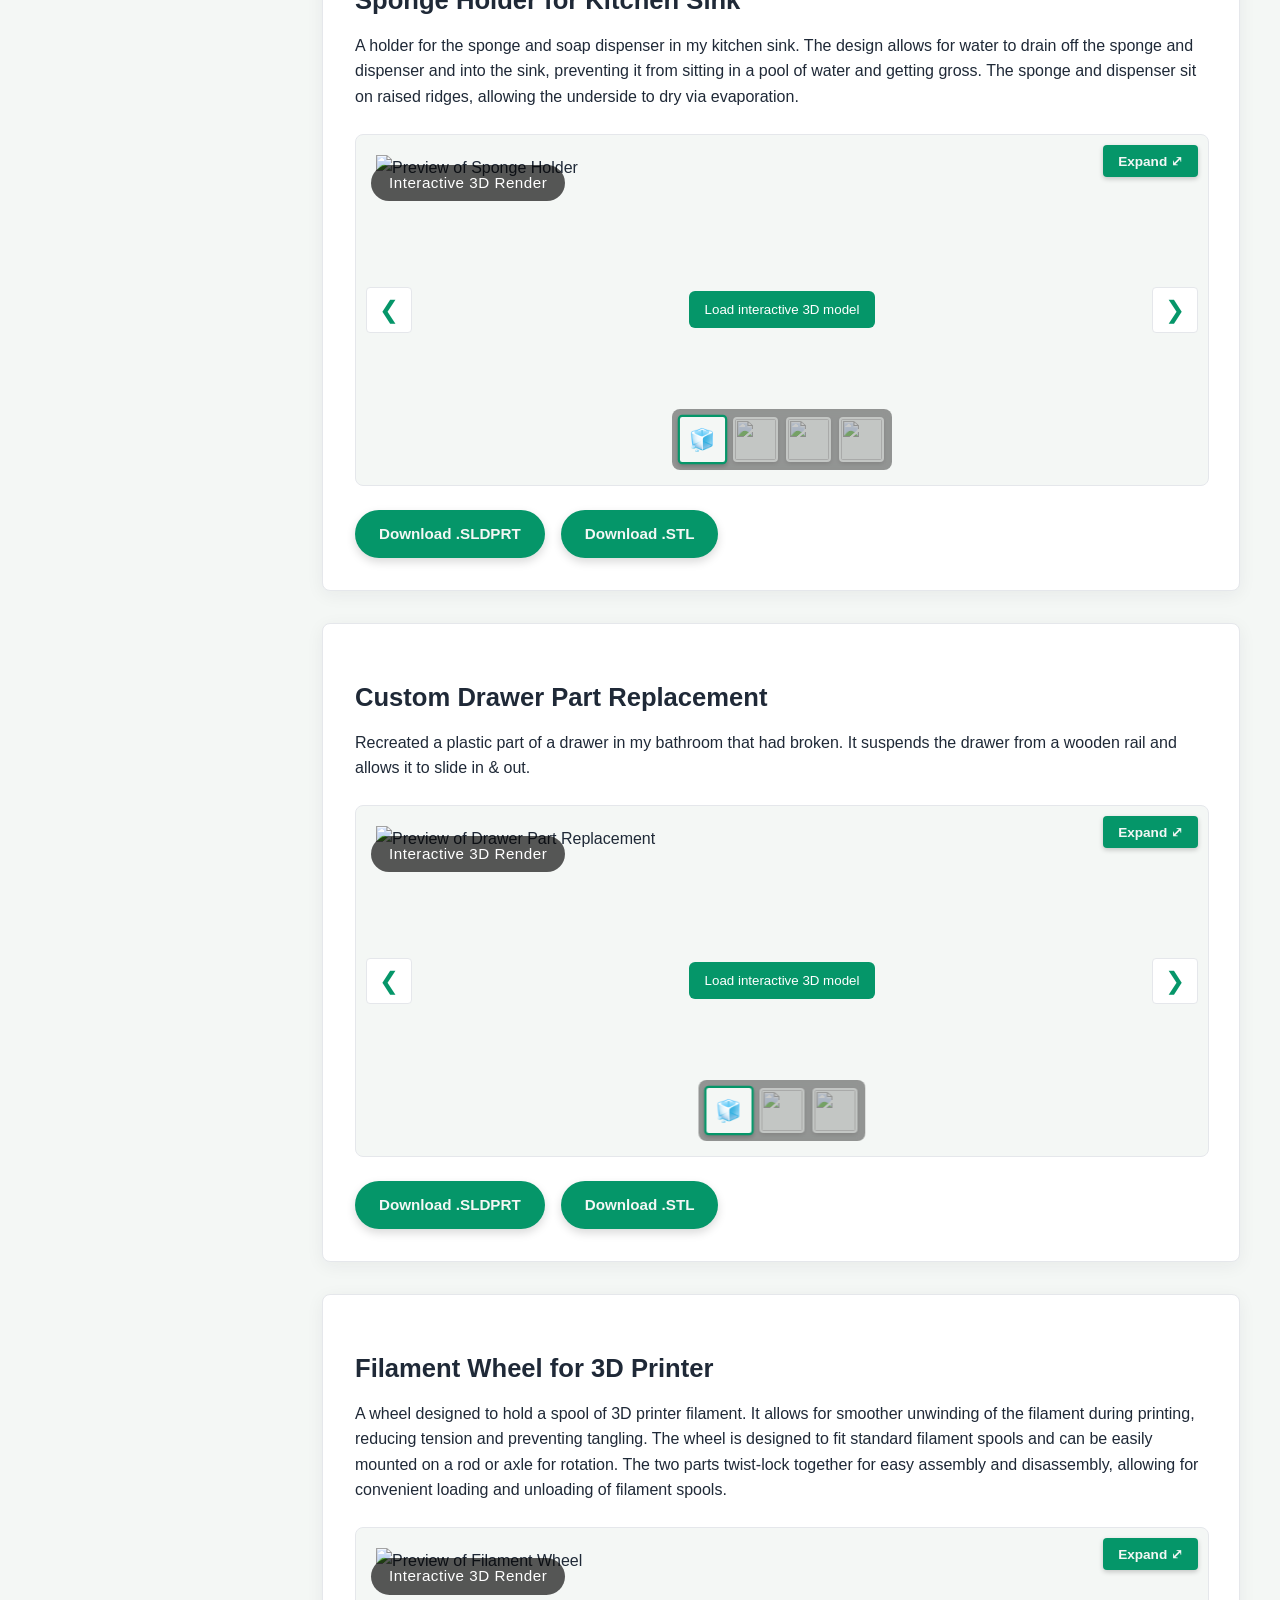
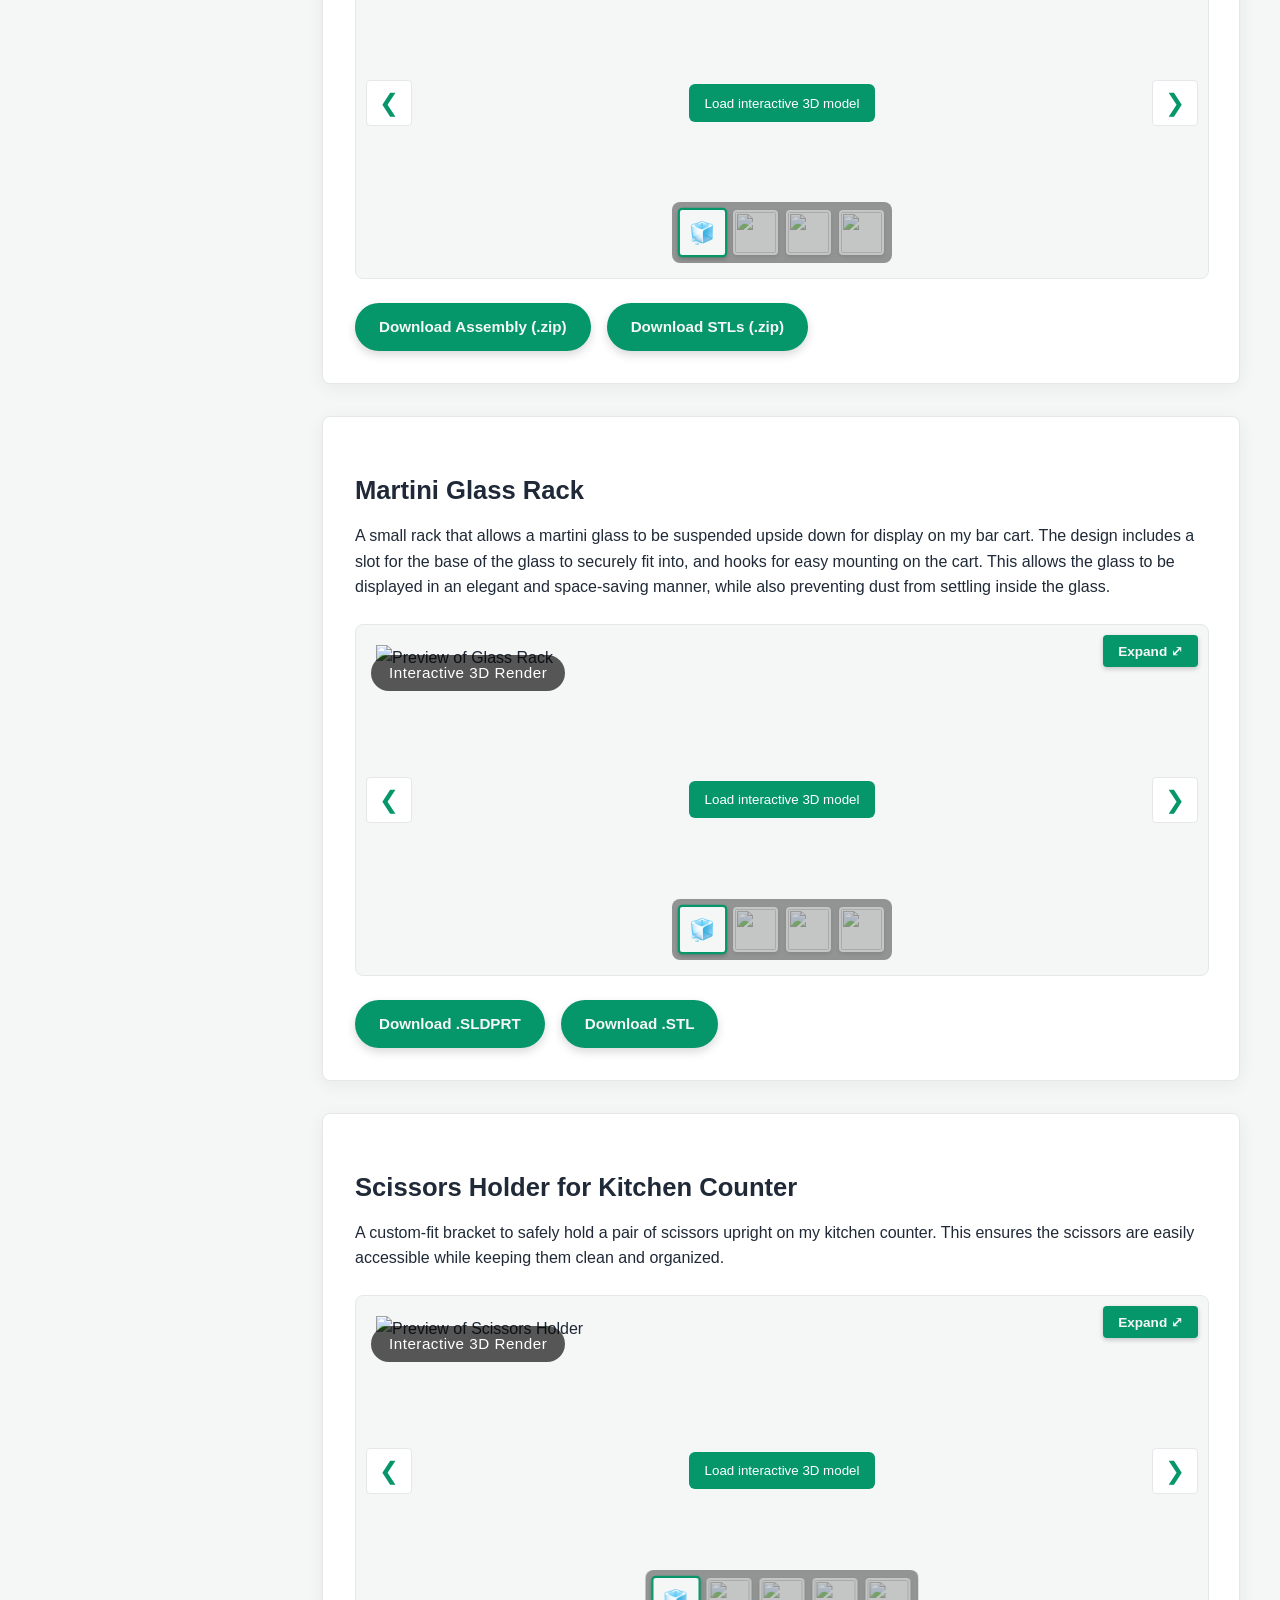
==== commit e6461586: "Simplify PROMPTly deck layout and refine description" ====
--- a/portfolio.html
+++ b/portfolio.html
@@ -209,17 +209,12 @@
                         const presentation = project.images.find(media => media.type === 'document');
                         const galleryHTML = presentation ? `
                             <div class="presentation-section">
-                                <div class="presentation-preview">
-                                    <img src="${presentation.poster}" alt="${escapeAttribute(projectTitle)} logo" loading="lazy" decoding="async">
-                                    <div>
-                                        <p class="presentation-kicker">Project presentation</p>
-                                        <h4>${presentation.caption || `${projectTitle} Pitch Deck`}</h4>
-                                        <a href="${escapeAttribute(presentation.url)}" class="btn-download" target="_blank" rel="noopener noreferrer">Open full deck <span aria-hidden="true">↗</span></a>
-                                    </div>
-                                </div>
                                 <div class="presentation-frame">
+                                    <button type="button" class="expand-btn" aria-label="Expand ${escapeAttribute(projectTitle)} pitch deck">Expand ⤢</button>
+                                    <button type="button" class="close-btn" aria-label="Close ${escapeAttribute(projectTitle)} pitch deck">Close ✖</button>
                                     <iframe src="${escapeAttribute(presentation.embedUrl || presentation.url)}" title="${escapeAttribute(projectTitle)} pitch deck" allowfullscreen></iframe>
                                 </div>
+                                <a href="${escapeAttribute(presentation.url)}" class="btn-download presentation-link" target="_blank" rel="noopener noreferrer">Open full deck <span aria-hidden="true">↗</span></a>
                             </div>
                         ` : `
                             <div class="portfolio-carousel-container" role="group" aria-roledescription="carousel" aria-label="${escapeAttribute(projectTitle)} media gallery">
@@ -283,6 +278,7 @@
                 });
 
                 // 3. Initialize the interactive carousels AFTER elements are on the page
+                initializePresentationFrames();
                 initializeCarousels();
 
                 // Project cards arrive after the initial fragment navigation attempt.
@@ -303,6 +299,21 @@
         }
 
         window.addEventListener('hashchange', scrollToLinkedProject);
+
+        function initializePresentationFrames() {
+            document.querySelectorAll('.presentation-frame').forEach(frame => {
+                const expandBtn = frame.querySelector('.expand-btn');
+                const closeBtn = frame.querySelector('.close-btn');
+                expandBtn.addEventListener('click', () => {
+                    frame.classList.add('expanded');
+                    closeBtn.focus();
+                });
+                closeBtn.addEventListener('click', () => {
+                    frame.classList.remove('expanded');
+                    expandBtn.focus();
+                });
+            });
+        }
 
         // --- The Interactive Carousel Logic ---
         function initializeCarousels() {
@@ -552,6 +563,11 @@
 
         // Global Keyboard Controls
         document.addEventListener('keydown', (e) => {
+            const activePresentation = document.querySelector('.presentation-frame.expanded');
+            if (activePresentation && e.key === 'Escape') {
+                activePresentation.querySelector('.close-btn').click();
+                return;
+            }
             const activeContainer = document.querySelector('.portfolio-carousel-container.expanded');
             if (!activeContainer) return;
 
--- a/style.css
+++ b/style.css
@@ -1099,18 +1099,6 @@
     margin-right: 5px;
 }
 
-.presentation-preview {
-    align-items: center;
-    background: var(--card-bg);
-    border: 1px solid var(--border-color);
-    border-radius: 10px;
-    box-sizing: border-box;
-    display: flex;
-    gap: 1.5rem;
-    padding: 1.5rem;
-    width: 100%;
-}
-
 .presentation-section {
     margin: 1.5rem 0;
 }
@@ -1120,8 +1108,19 @@
     background: var(--bg-color);
     border: 1px solid var(--border-color);
     border-radius: 8px;
-    margin-top: 1rem;
     overflow: hidden;
+    position: relative;
+}
+
+.presentation-frame.expanded {
+    aspect-ratio: auto;
+    box-shadow: 0 0 0 100vw rgba(0, 0, 0, 0.85);
+    height: 90vh;
+    left: 5vw;
+    position: fixed;
+    top: 5vh;
+    width: 90vw;
+    z-index: 10000;
 }
 
 .presentation-frame iframe {
@@ -1130,36 +1129,8 @@
     width: 100%;
 }
 
-.presentation-preview img {
-    flex: none;
-    height: 96px;
-    width: 96px;
-}
-
-.presentation-preview h4 {
-    font-size: 1.2rem;
-    margin: 0.25rem 0 0.75rem;
-}
-
-.presentation-preview .presentation-kicker {
-    color: var(--accent-hover);
-    font-size: 0.75rem;
-    font-weight: 700;
-    letter-spacing: 0.08em;
-    margin: 0;
-    text-transform: uppercase;
-}
-
-@media (max-width: 680px) {
-    .presentation-preview {
-        gap: 0.75rem;
-        padding: 1rem;
-    }
-
-    .presentation-preview img {
-        height: 64px;
-        width: 64px;
-    }
+.presentation-link {
+    margin-top: 1rem;
 }
 
 /* Clearer hierarchy across the site */
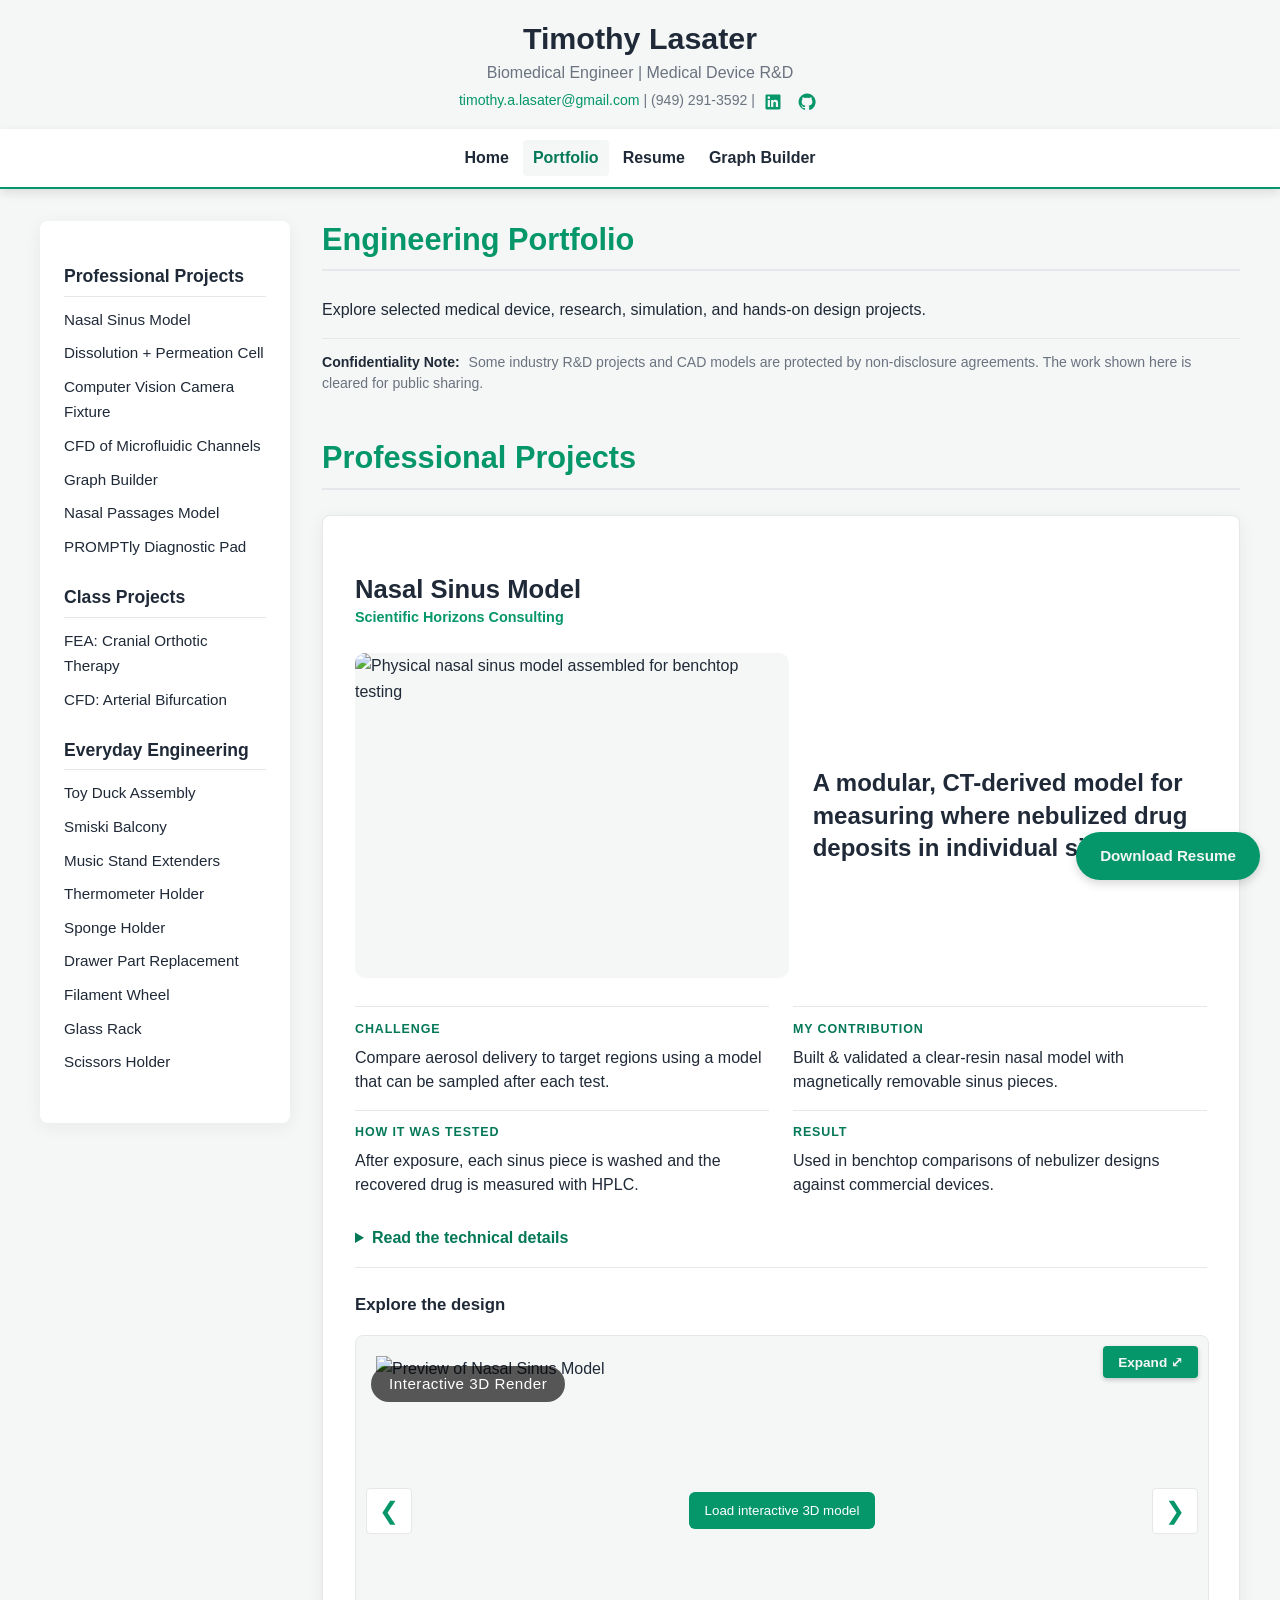
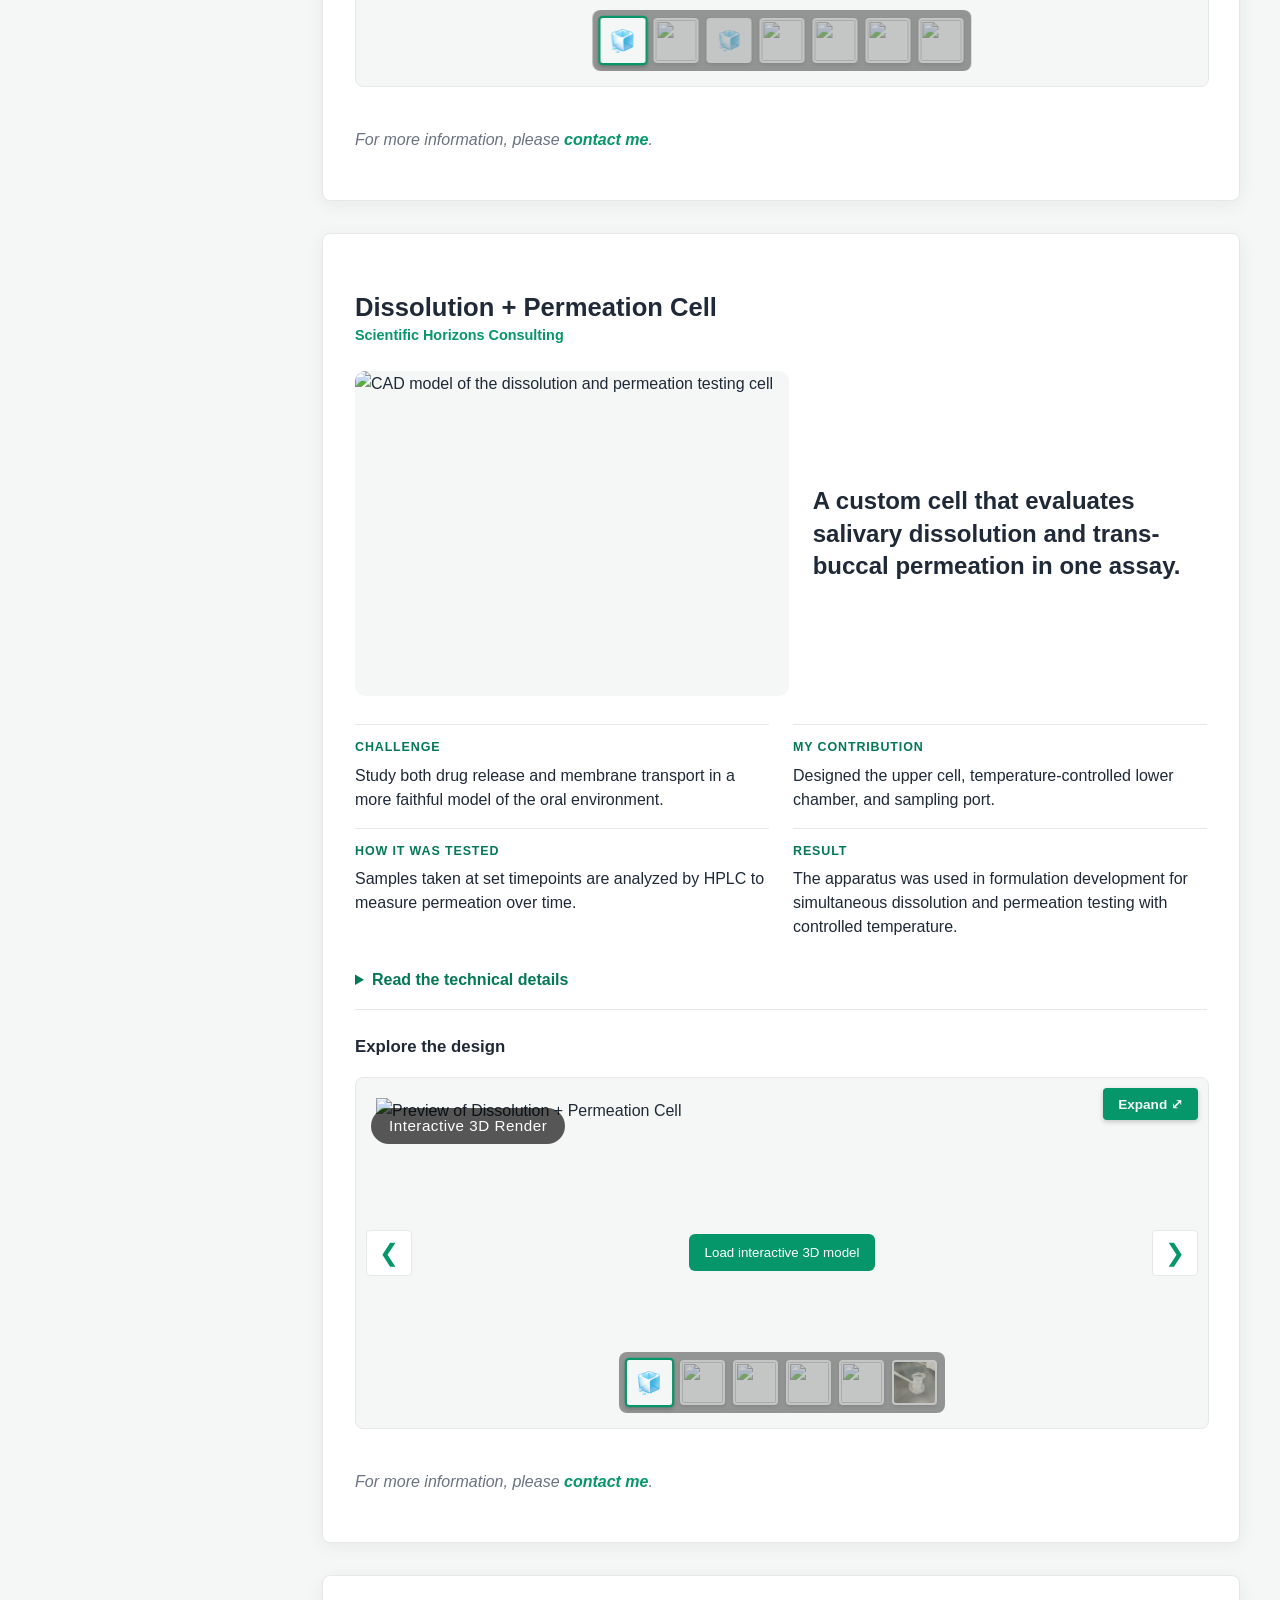
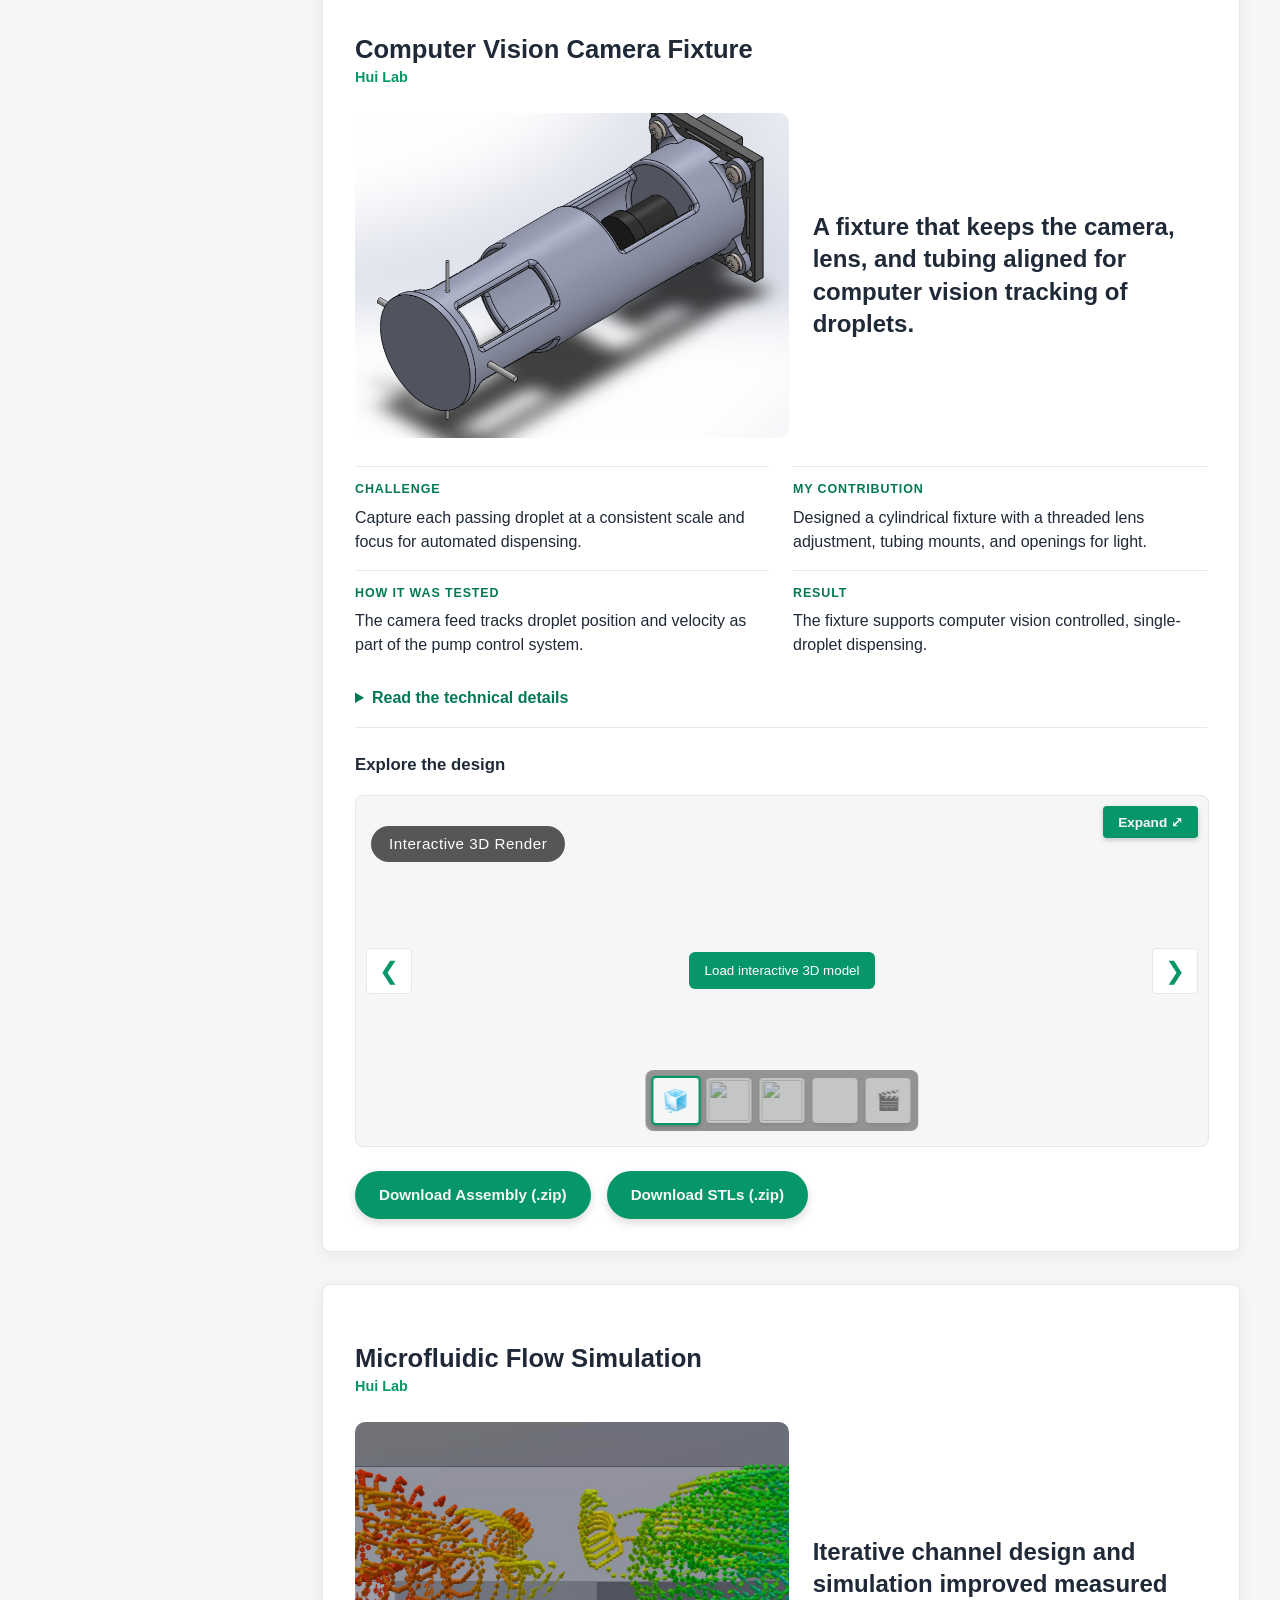
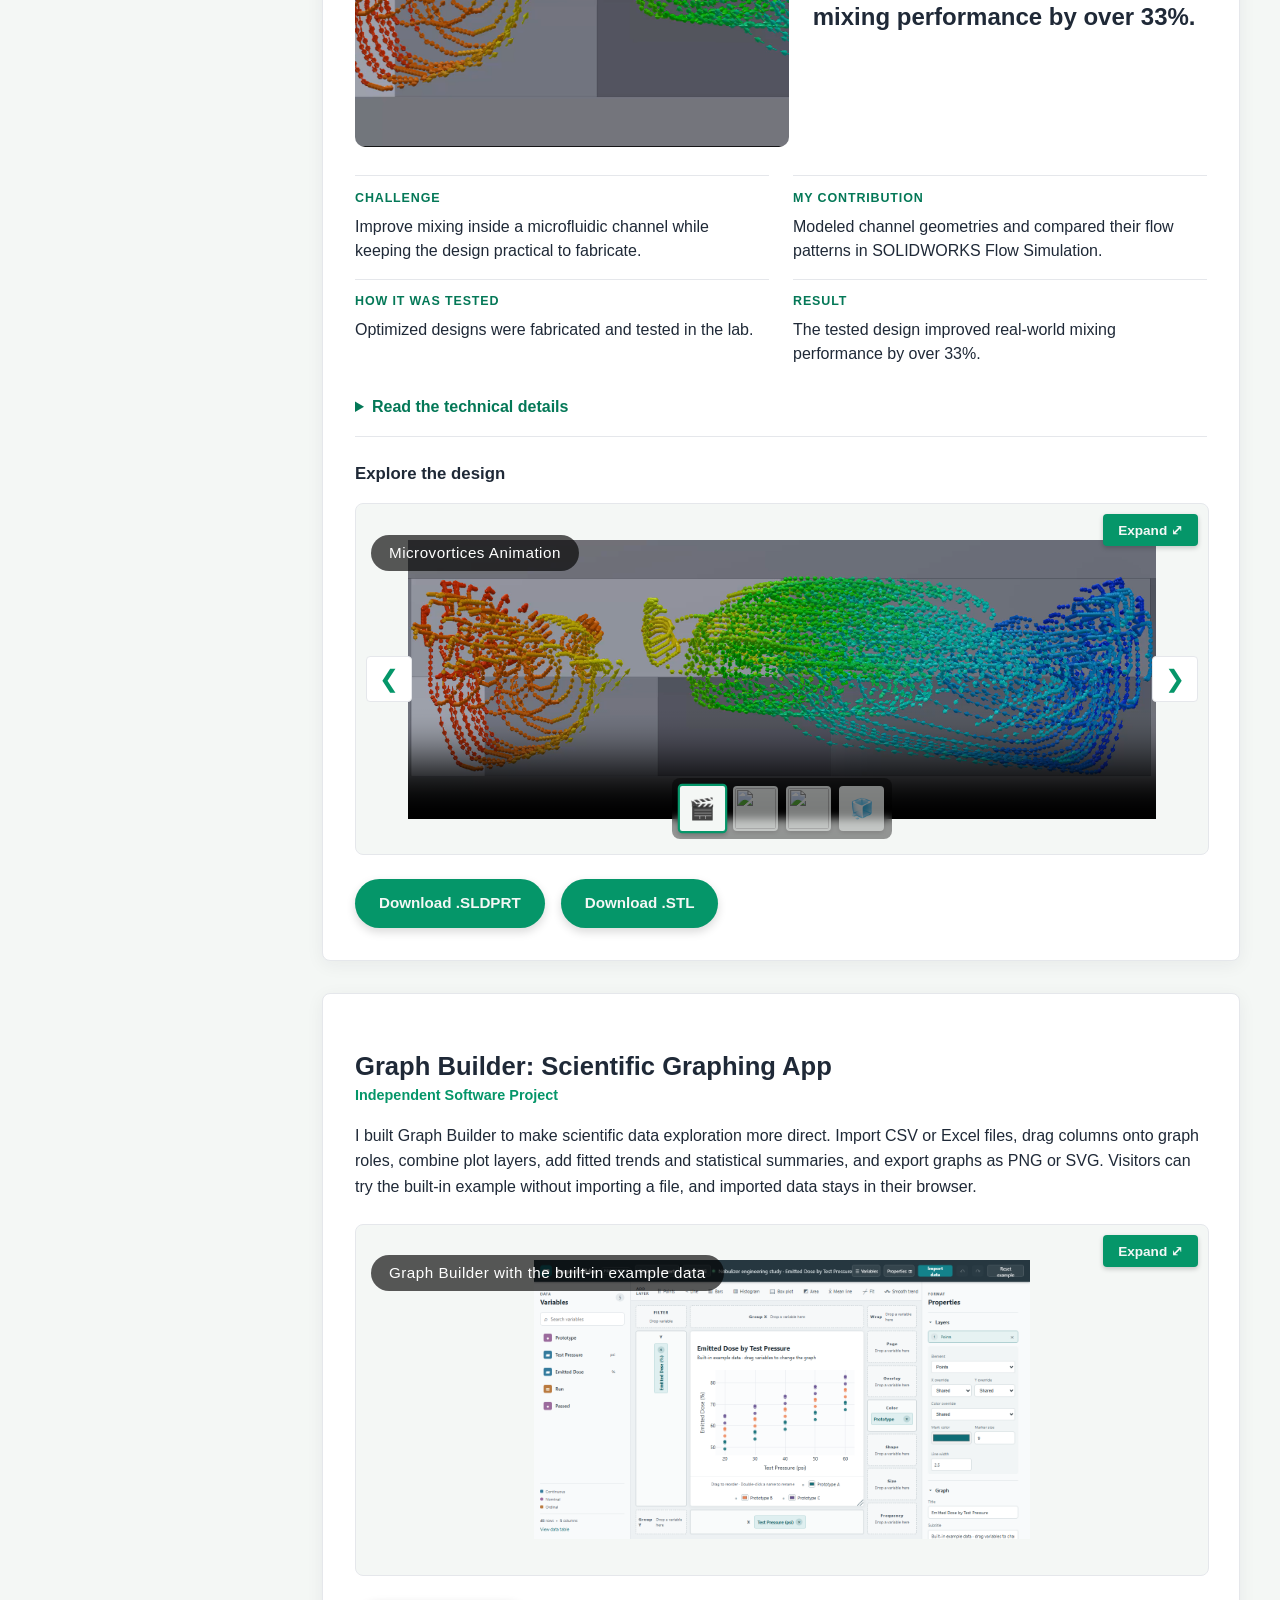
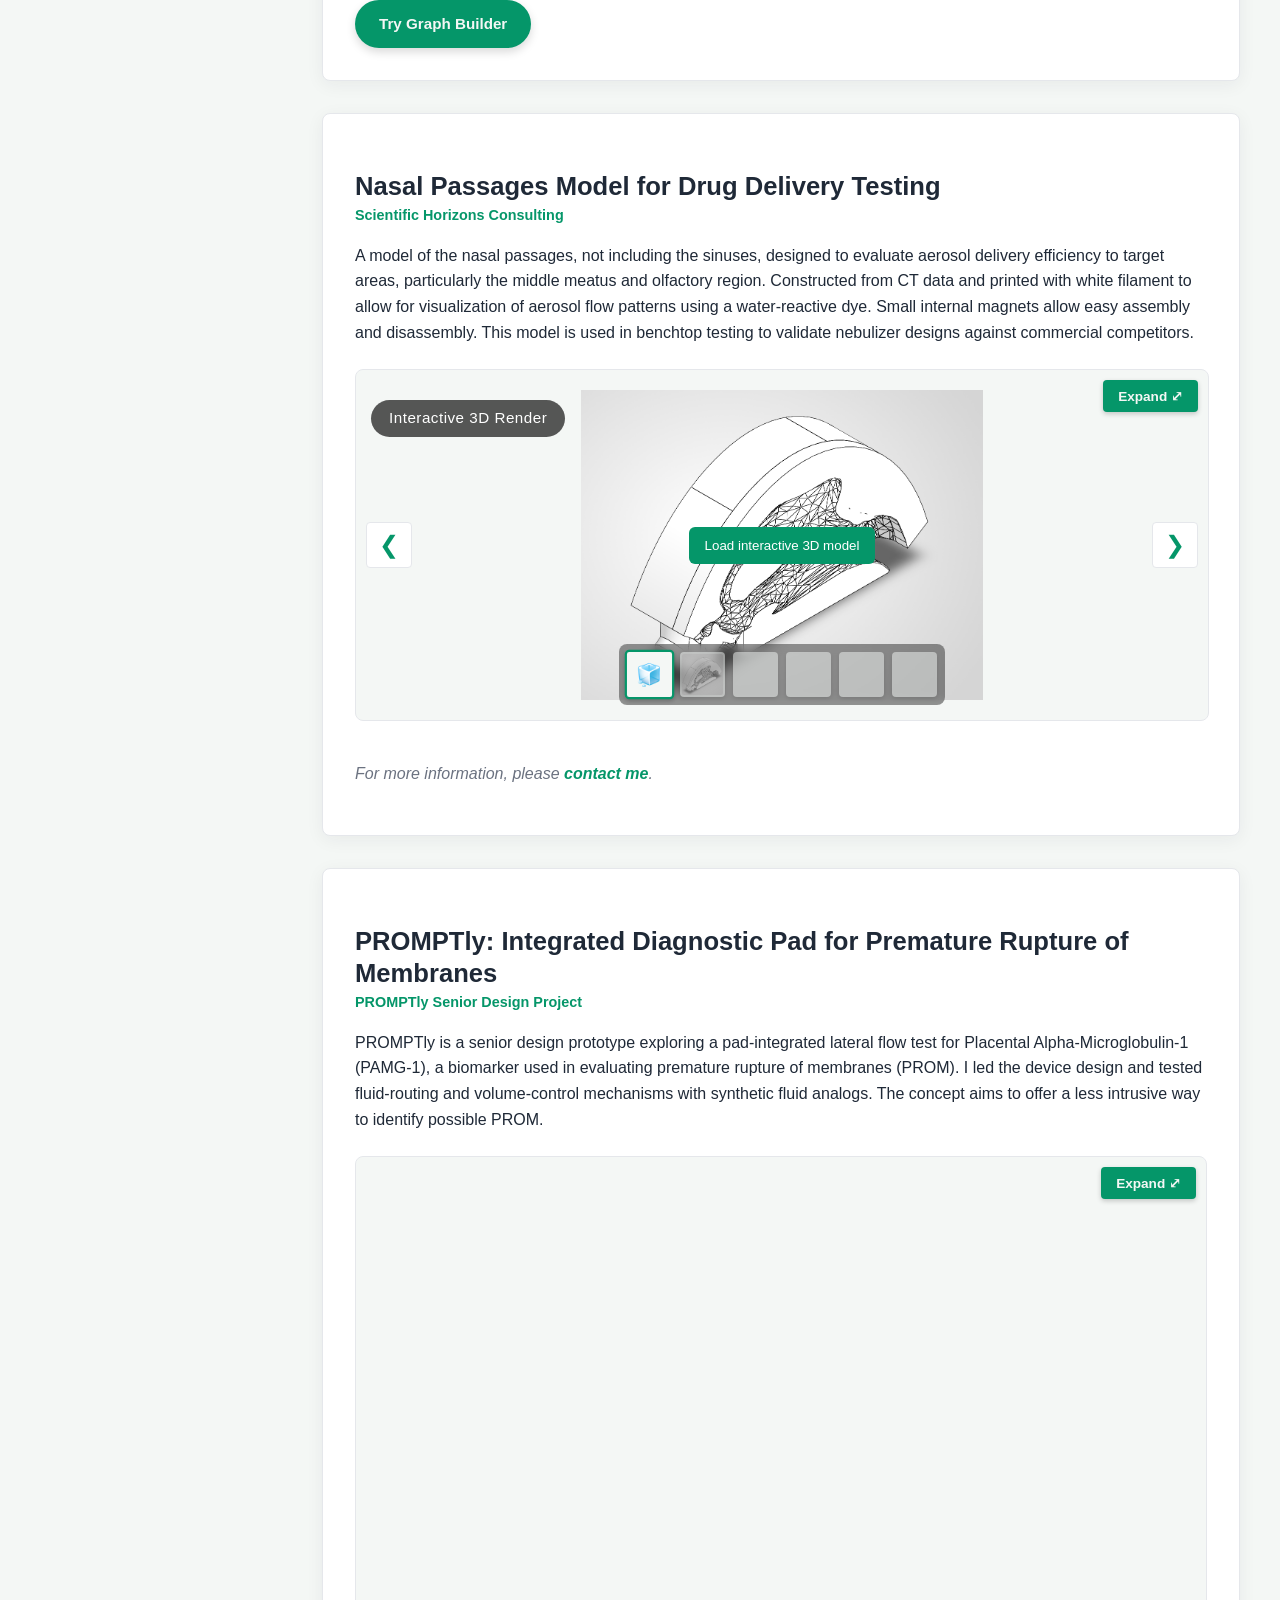
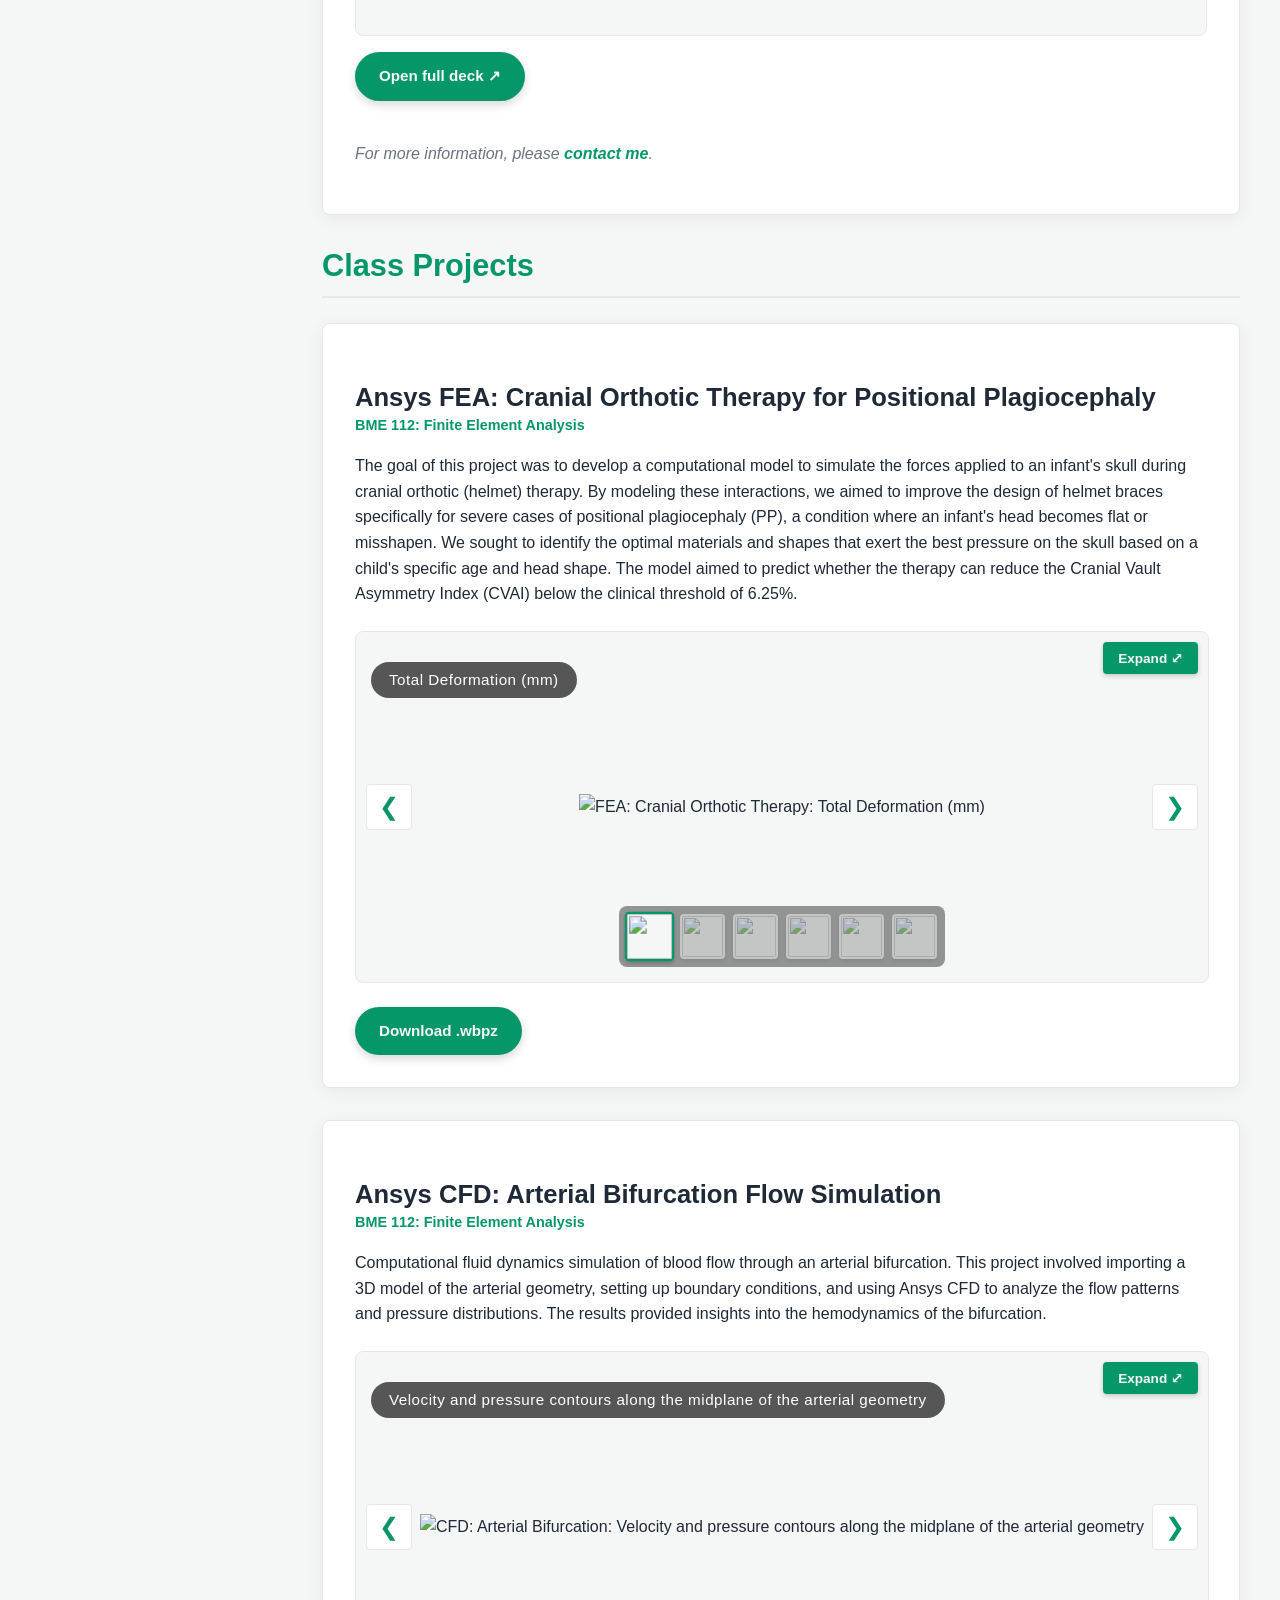
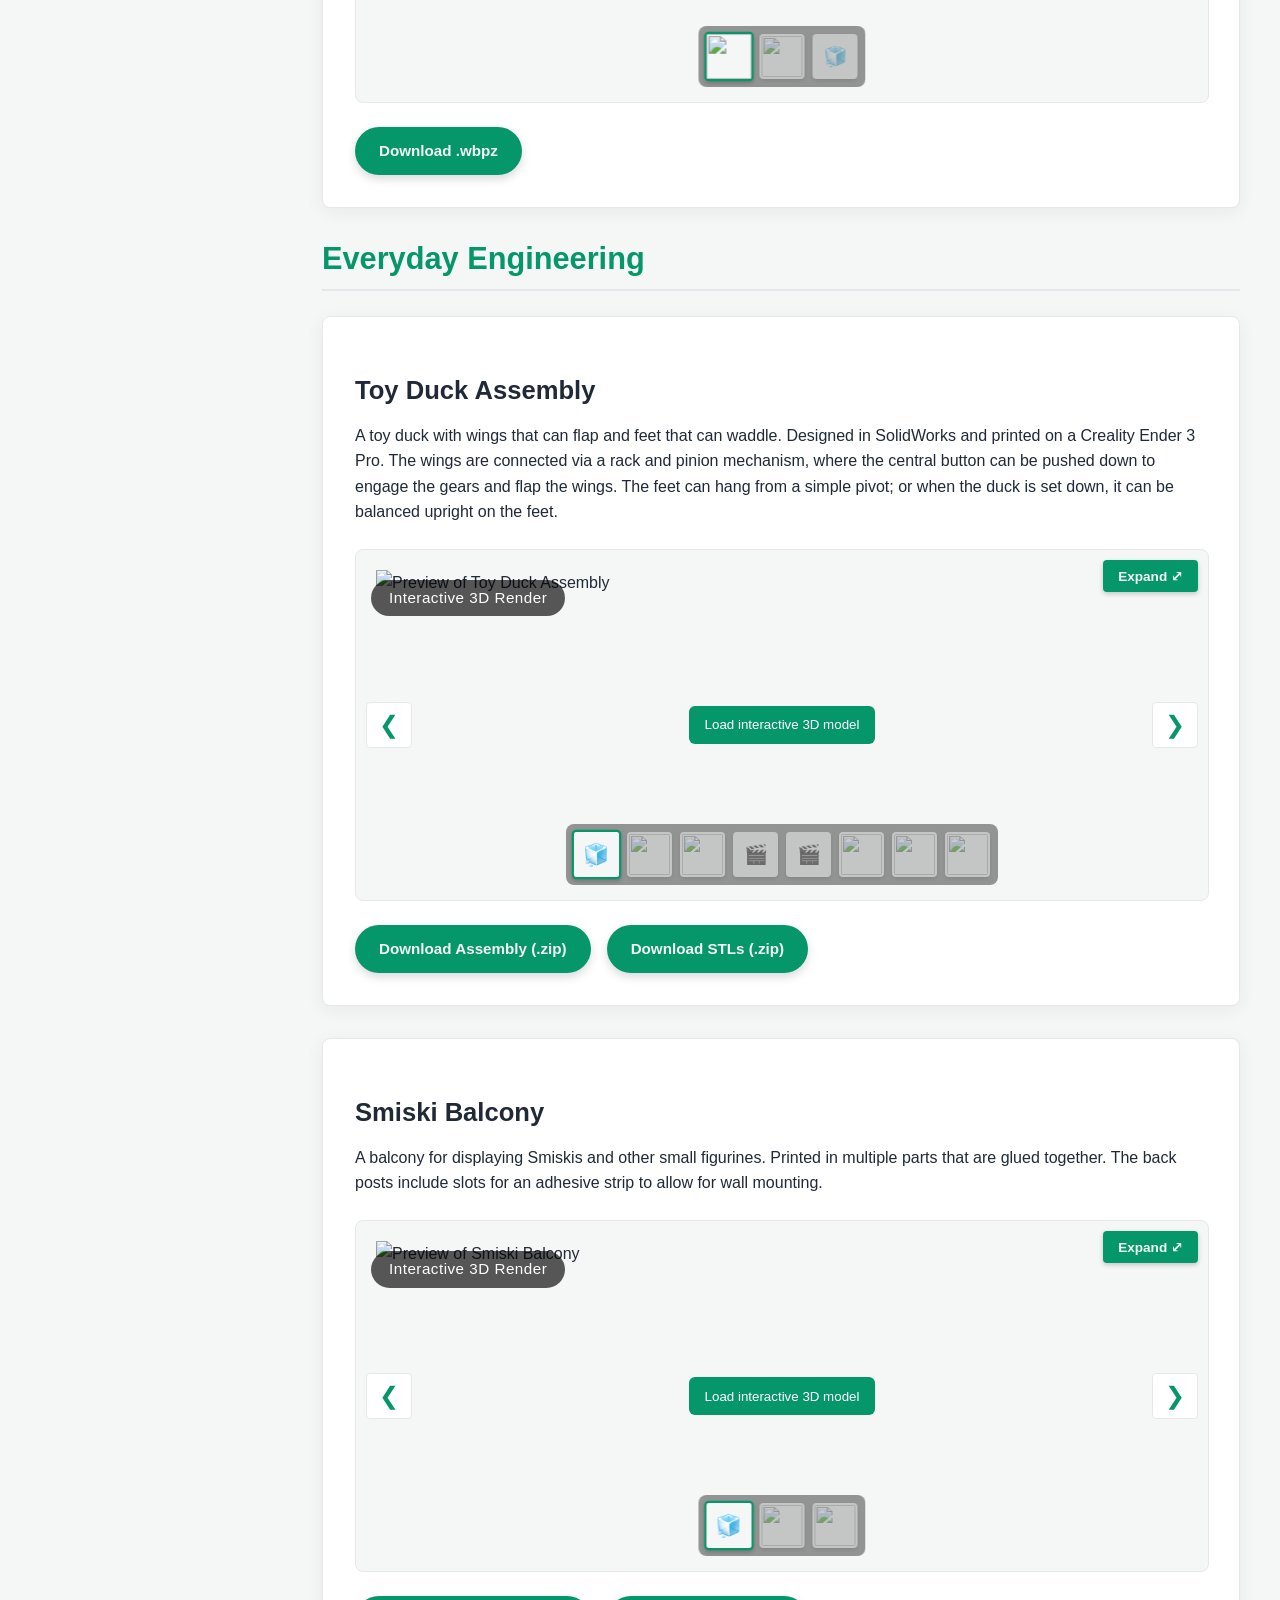
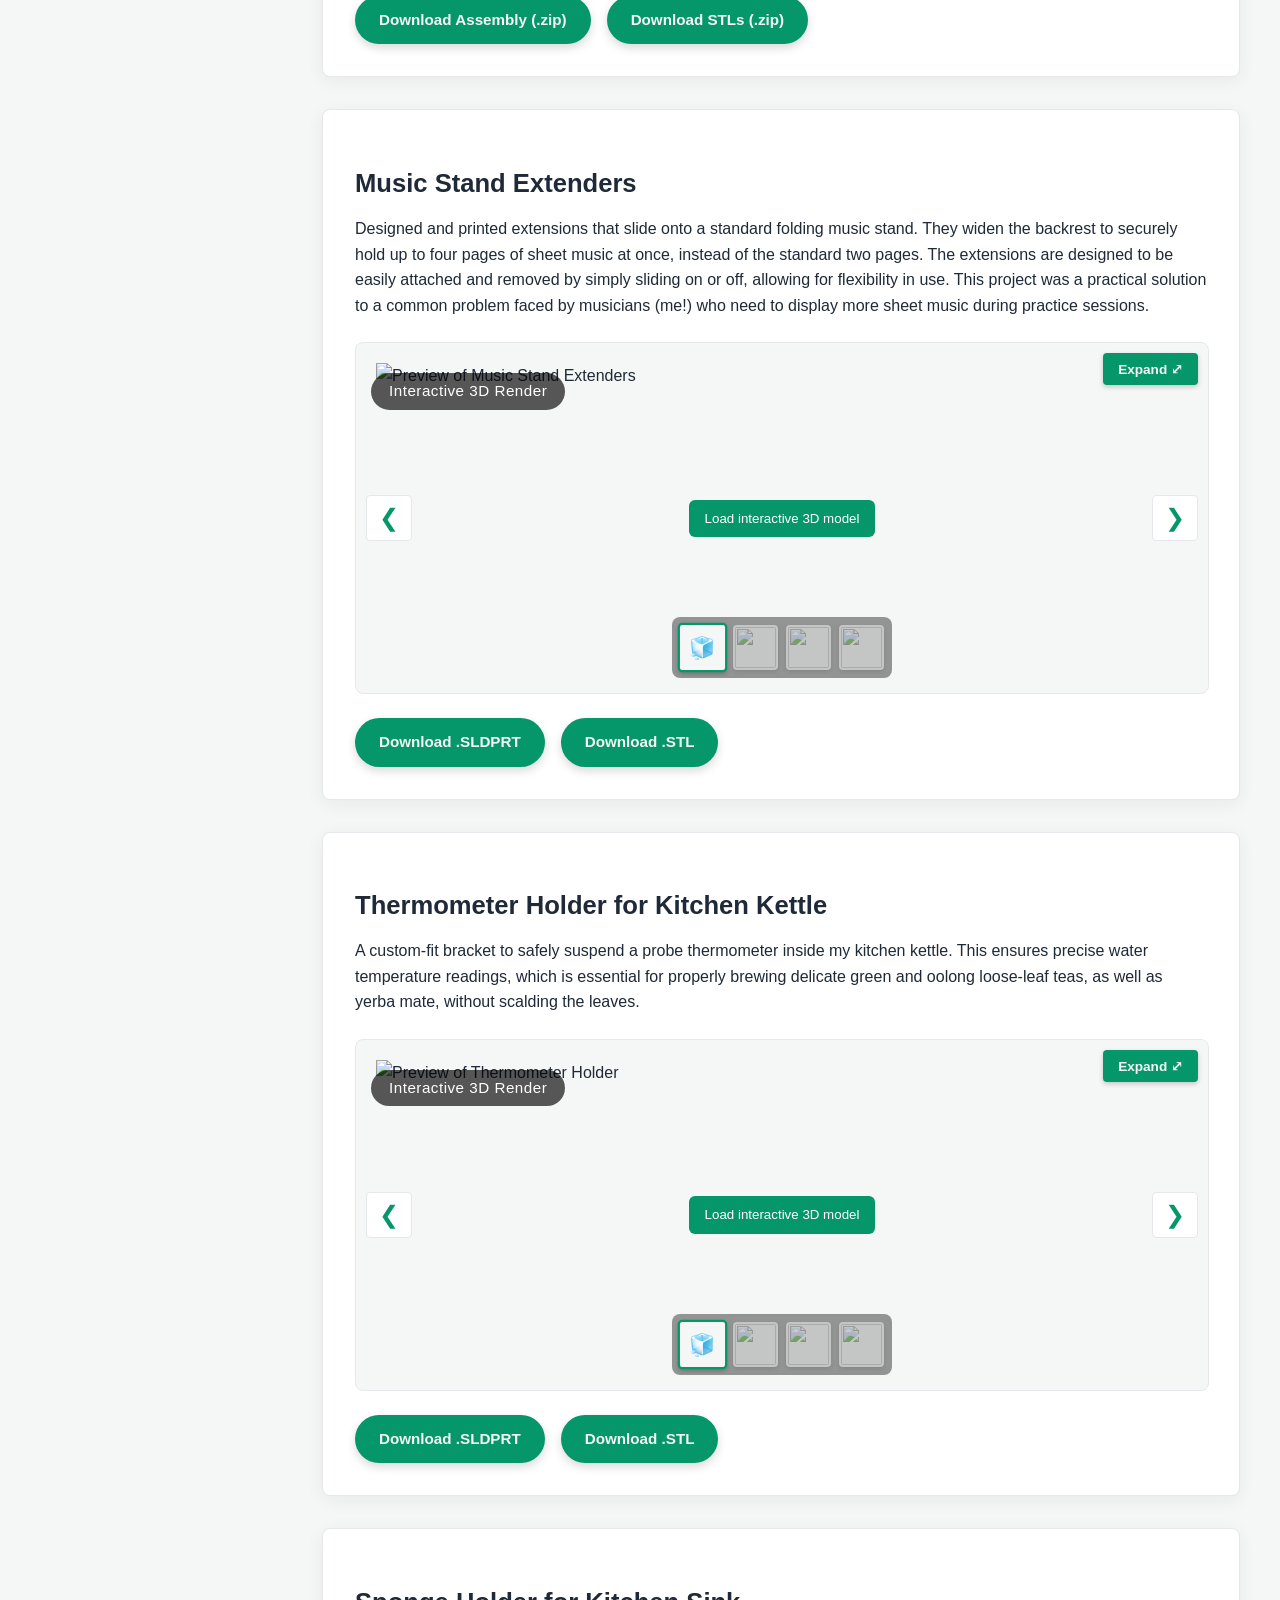
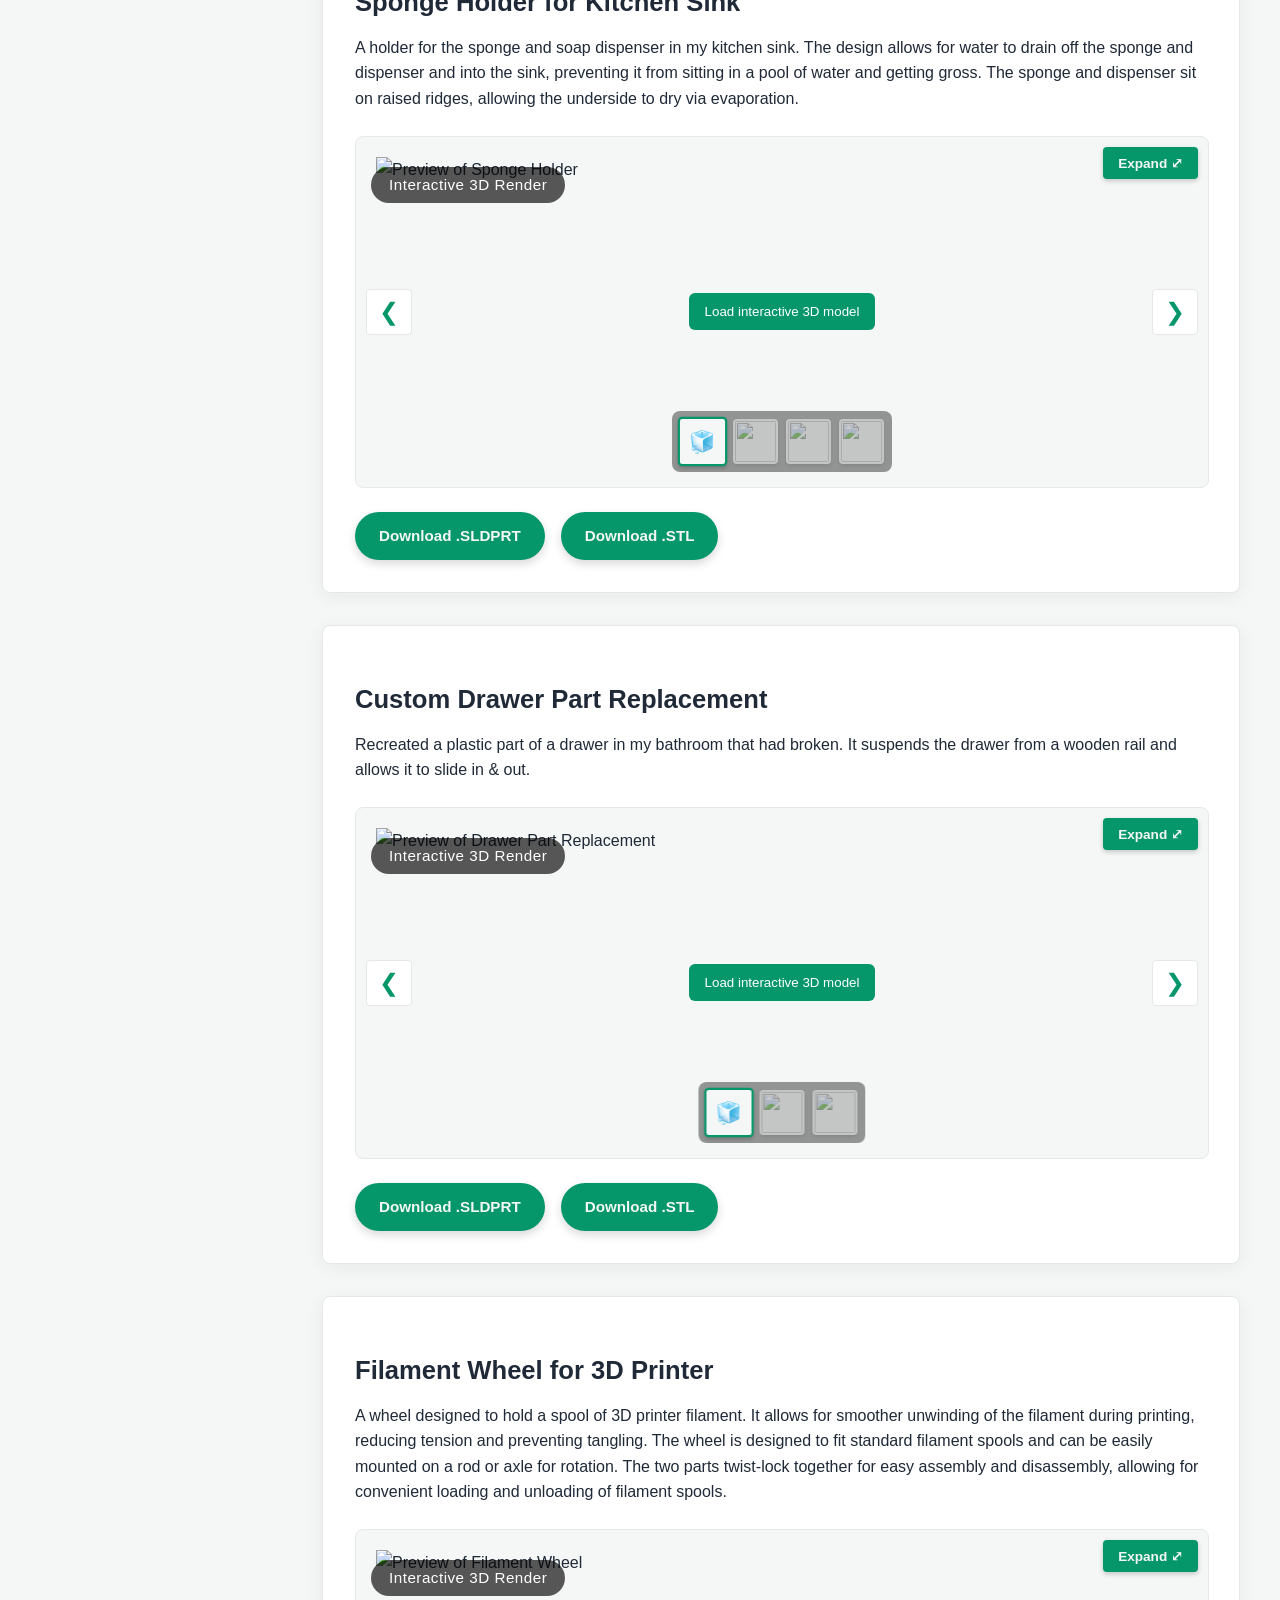
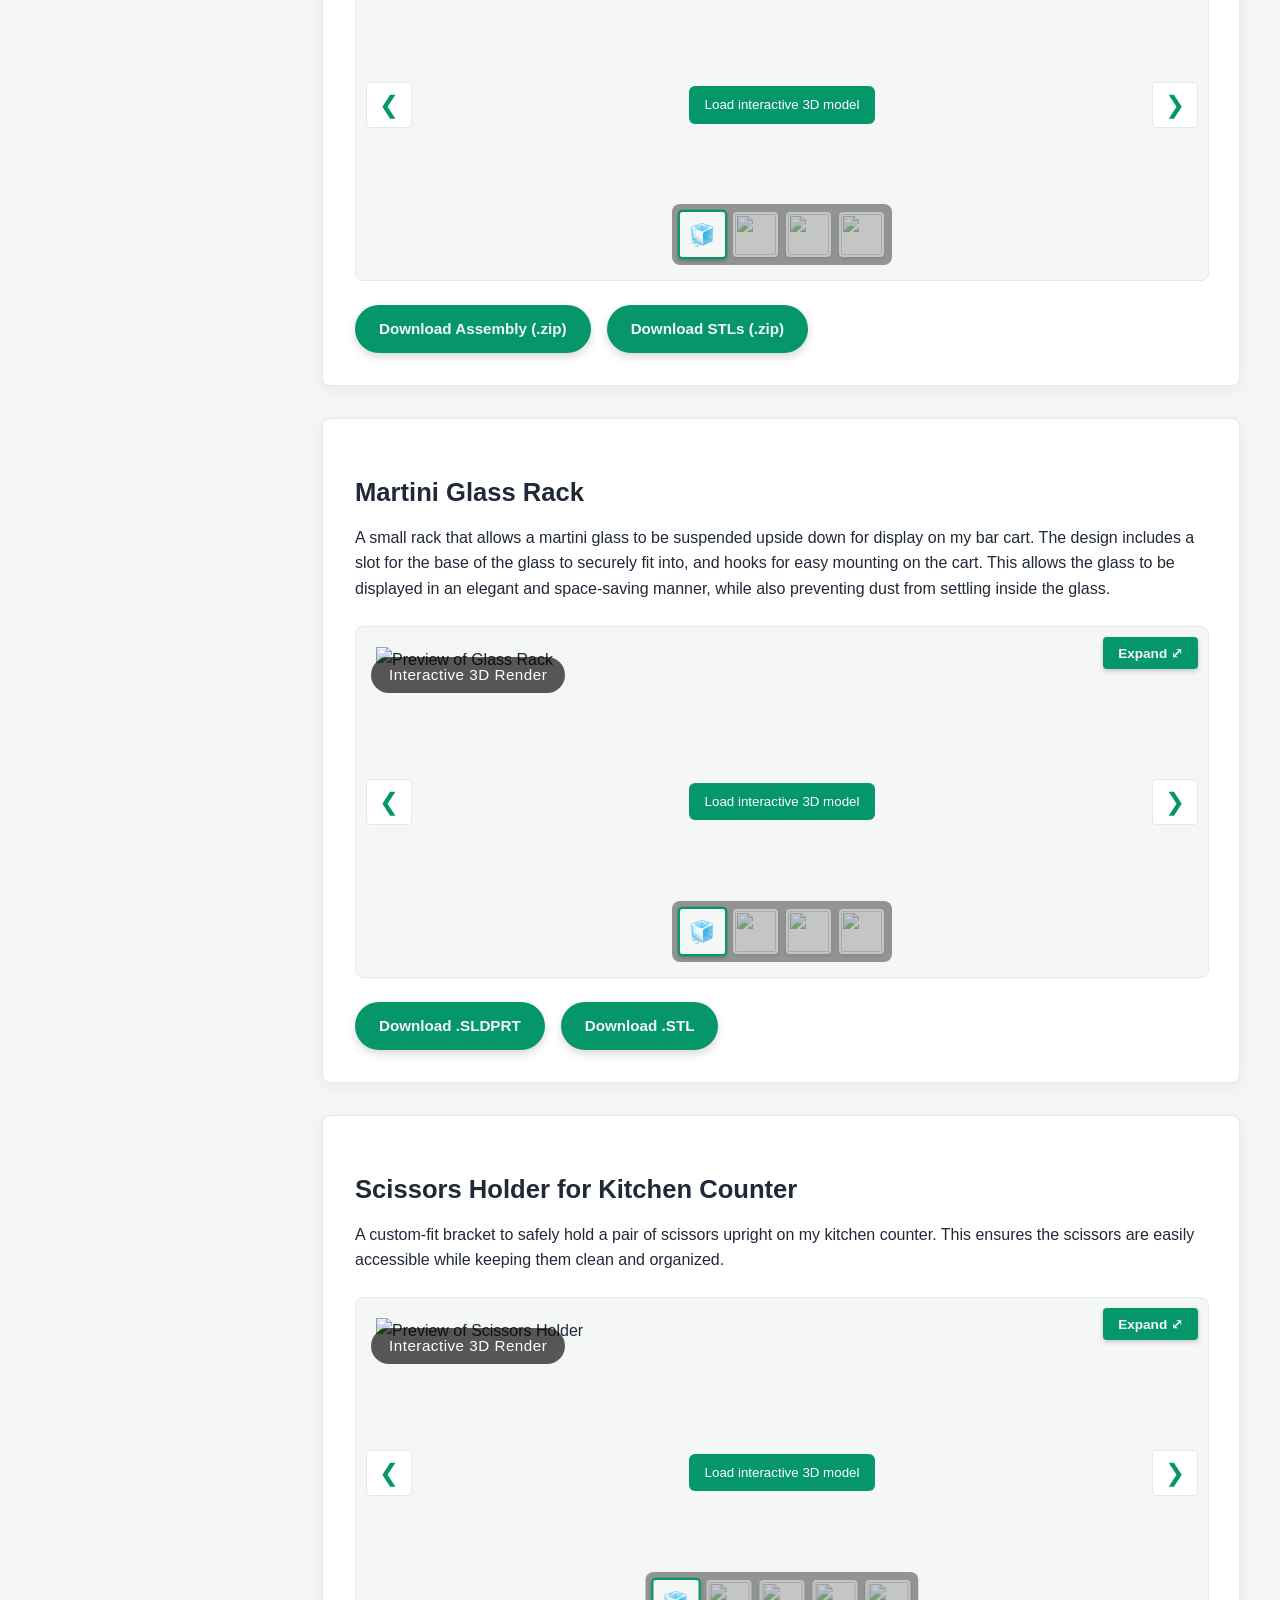
==== commit 04ea9395: "Add social icons to portfolio site headers" ====
--- a/portfolio.html
+++ b/portfolio.html
@@ -26,7 +26,8 @@
         <p class="contact-info">
             <a href="mailto:timothy.a.lasater@gmail.com" target="_blank">timothy.a.lasater@gmail.com</a> | 
             (949) 291-3592 | 
-            <a href="https://linkedin.com/in/timothy-lasater" target="_blank">LinkedIn</a>
+            <a class="social-link" href="https://linkedin.com/in/timothy-lasater" target="_blank" rel="noopener noreferrer" aria-label="LinkedIn profile" title="LinkedIn profile"><svg viewBox="0 0 24 24" aria-hidden="true"><path d="M20.45 2H3.55C2.69 2 2 2.68 2 3.52v16.96c0 .84.69 1.52 1.55 1.52h16.9c.86 0 1.55-.68 1.55-1.52V3.52c0-.84-.69-1.52-1.55-1.52ZM7.93 18.75H4.97V9.2h2.96v9.55ZM6.45 7.9a1.72 1.72 0 1 1 0-3.44 1.72 1.72 0 0 1 0 3.44Zm12.3 10.85h-2.96V14.1c0-1.11-.02-2.54-1.55-2.54-1.55 0-1.79 1.21-1.79 2.46v4.73H9.49V9.2h2.84v1.3h.04c.39-.75 1.36-1.55 2.8-1.55 3 0 3.58 1.97 3.58 4.53v5.27Z"/></svg></a>
+            <a class="social-link" href="https://github.com/timlasater" target="_blank" rel="noopener noreferrer" aria-label="GitHub profile" title="GitHub profile"><svg viewBox="0 0 24 24" aria-hidden="true"><path d="M12 .8a11.2 11.2 0 0 0-3.54 21.83c.56.1.76-.24.76-.54v-2.07c-3.09.67-3.74-1.31-3.74-1.31-.5-1.28-1.23-1.62-1.23-1.62-1.01-.69.08-.67.08-.67 1.12.08 1.71 1.15 1.71 1.15.99 1.7 2.6 1.21 3.23.92.1-.72.39-1.21.7-1.49-2.47-.28-5.07-1.24-5.07-5.53 0-1.22.44-2.21 1.15-2.99-.12-.28-.5-1.42.11-2.95 0 0 .94-.3 3.08 1.14a10.7 10.7 0 0 1 5.6 0c2.14-1.44 3.08-1.14 3.08-1.14.61 1.53.23 2.67.11 2.95.72.78 1.15 1.77 1.15 2.99 0 4.3-2.6 5.25-5.08 5.52.4.35.75 1.03.75 2.08v3.08c0 .3.2.65.77.54A11.2 11.2 0 0 0 12 .8Z"/></svg></a>
         </p>
         <a href="assets/Timothy_Lasater_Resume.pdf" class="floating-resume-btn" download>Download Resume</a>
     </header>
--- a/style.css
+++ b/style.css
@@ -1151,6 +1151,16 @@
 .contact-info {
     font-size: 0.88rem;
 }
+.contact-info .social-link {
+    display: inline-flex;
+    align-items: center;
+    vertical-align: middle;
+    margin: 0 0.15rem;
+    padding: 0.2rem;
+    border-radius: 4px;
+}
+.contact-info .social-link svg { width: 18px; height: 18px; fill: currentColor; }
+.contact-info .social-link:hover { color: var(--accent-hover); background: #e5f4ed; }
 
 nav {
     align-items: center;
